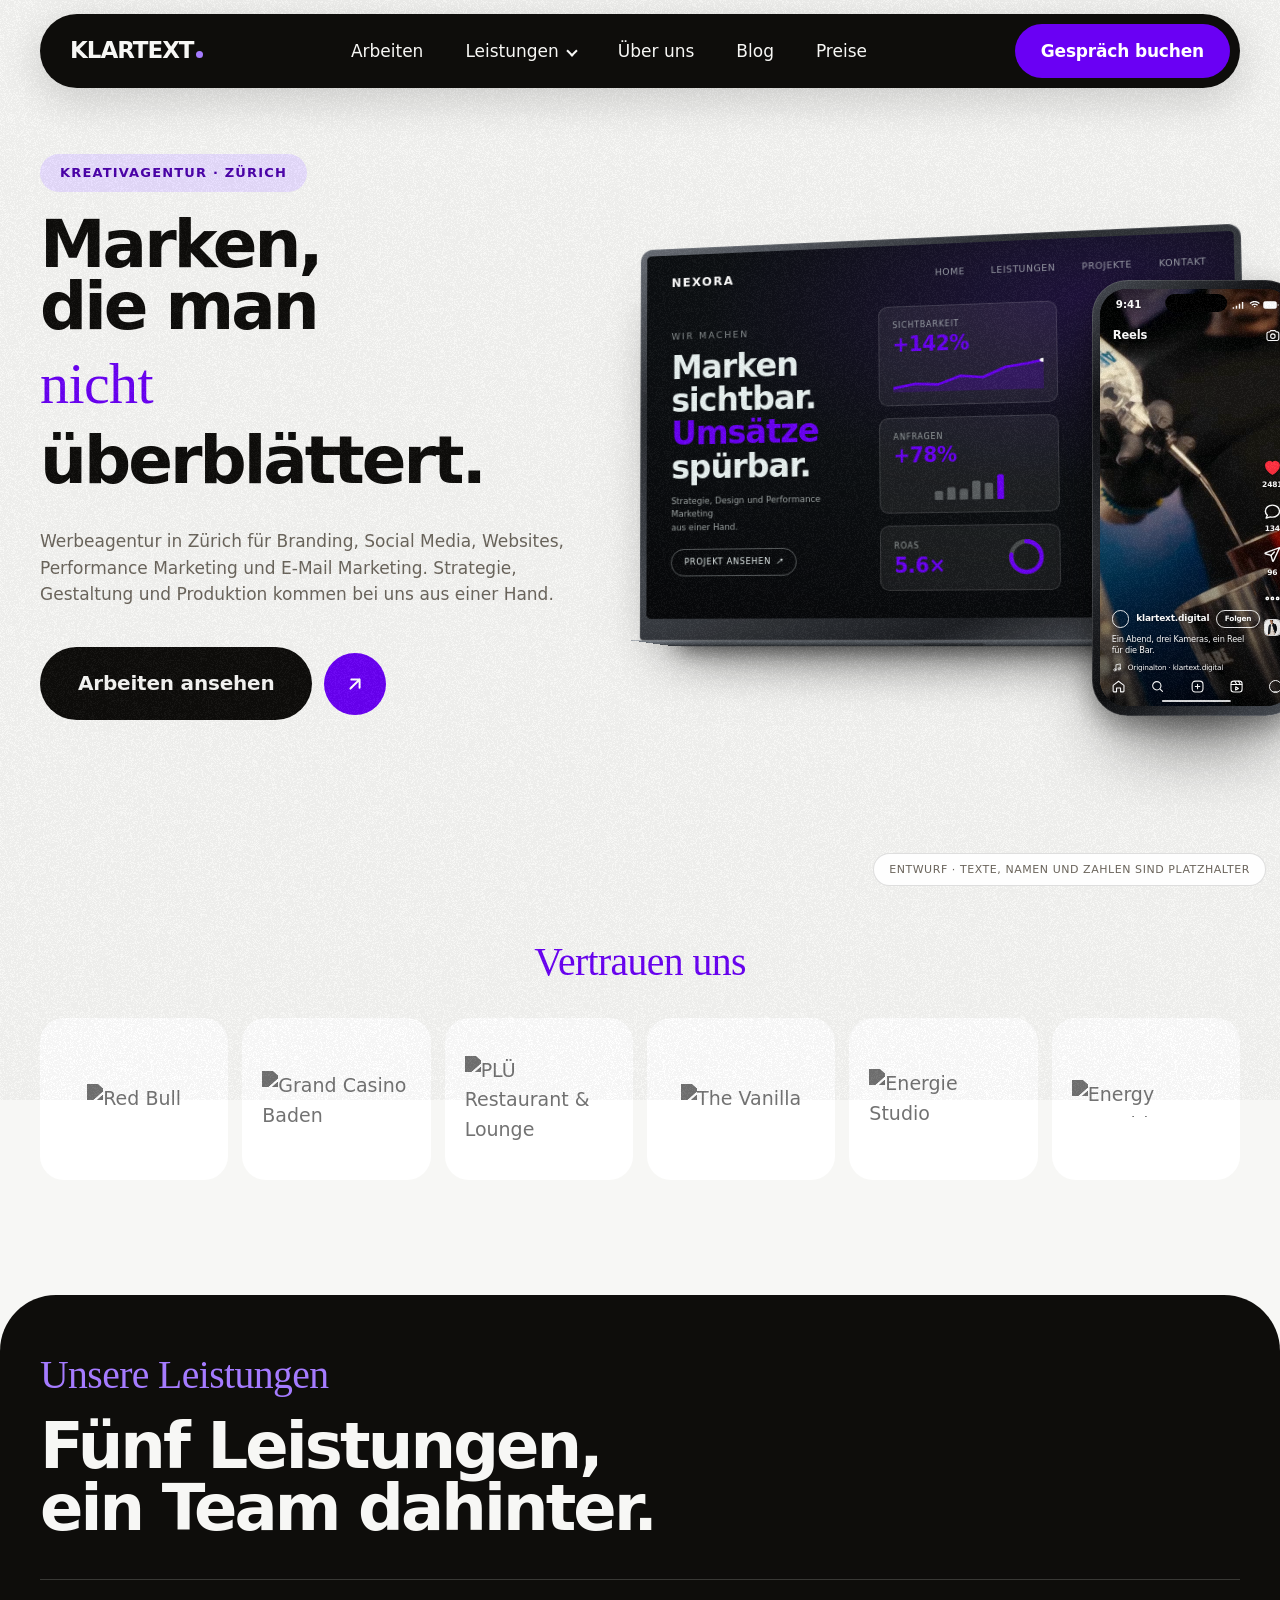
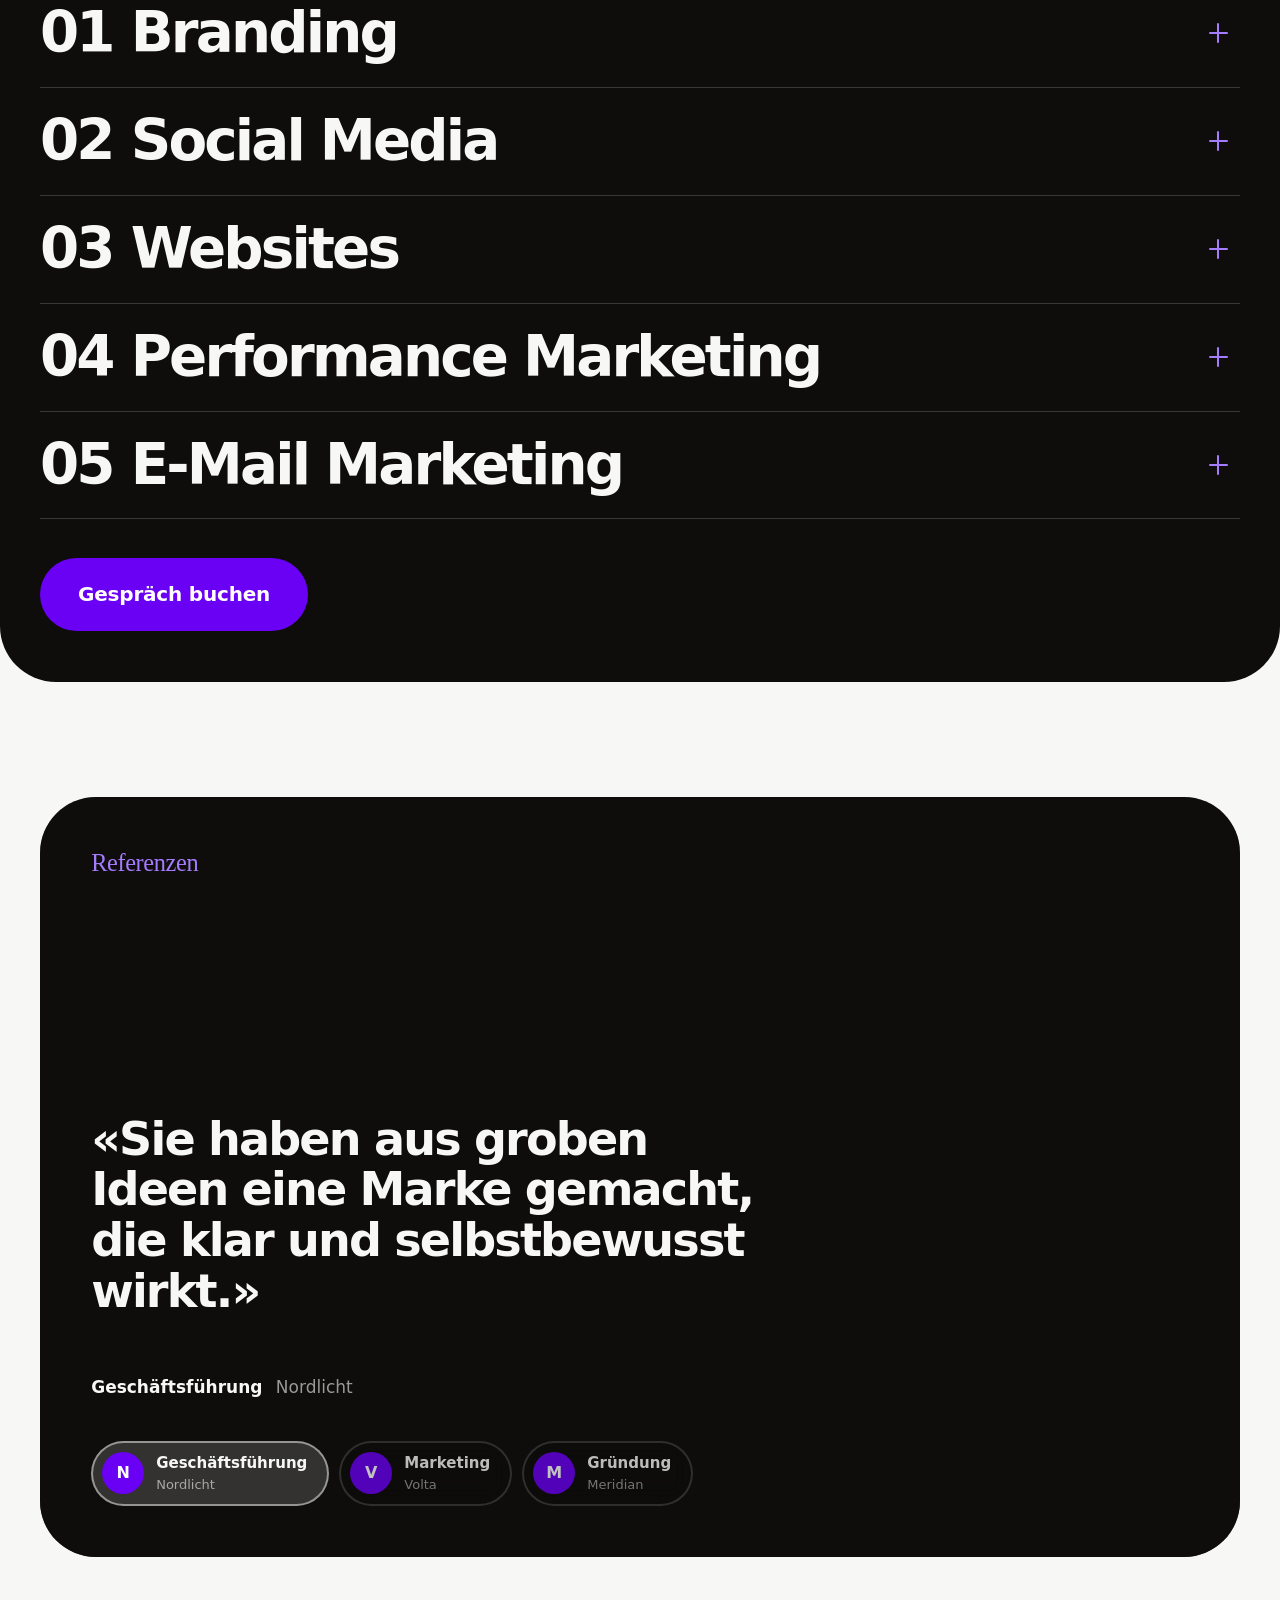
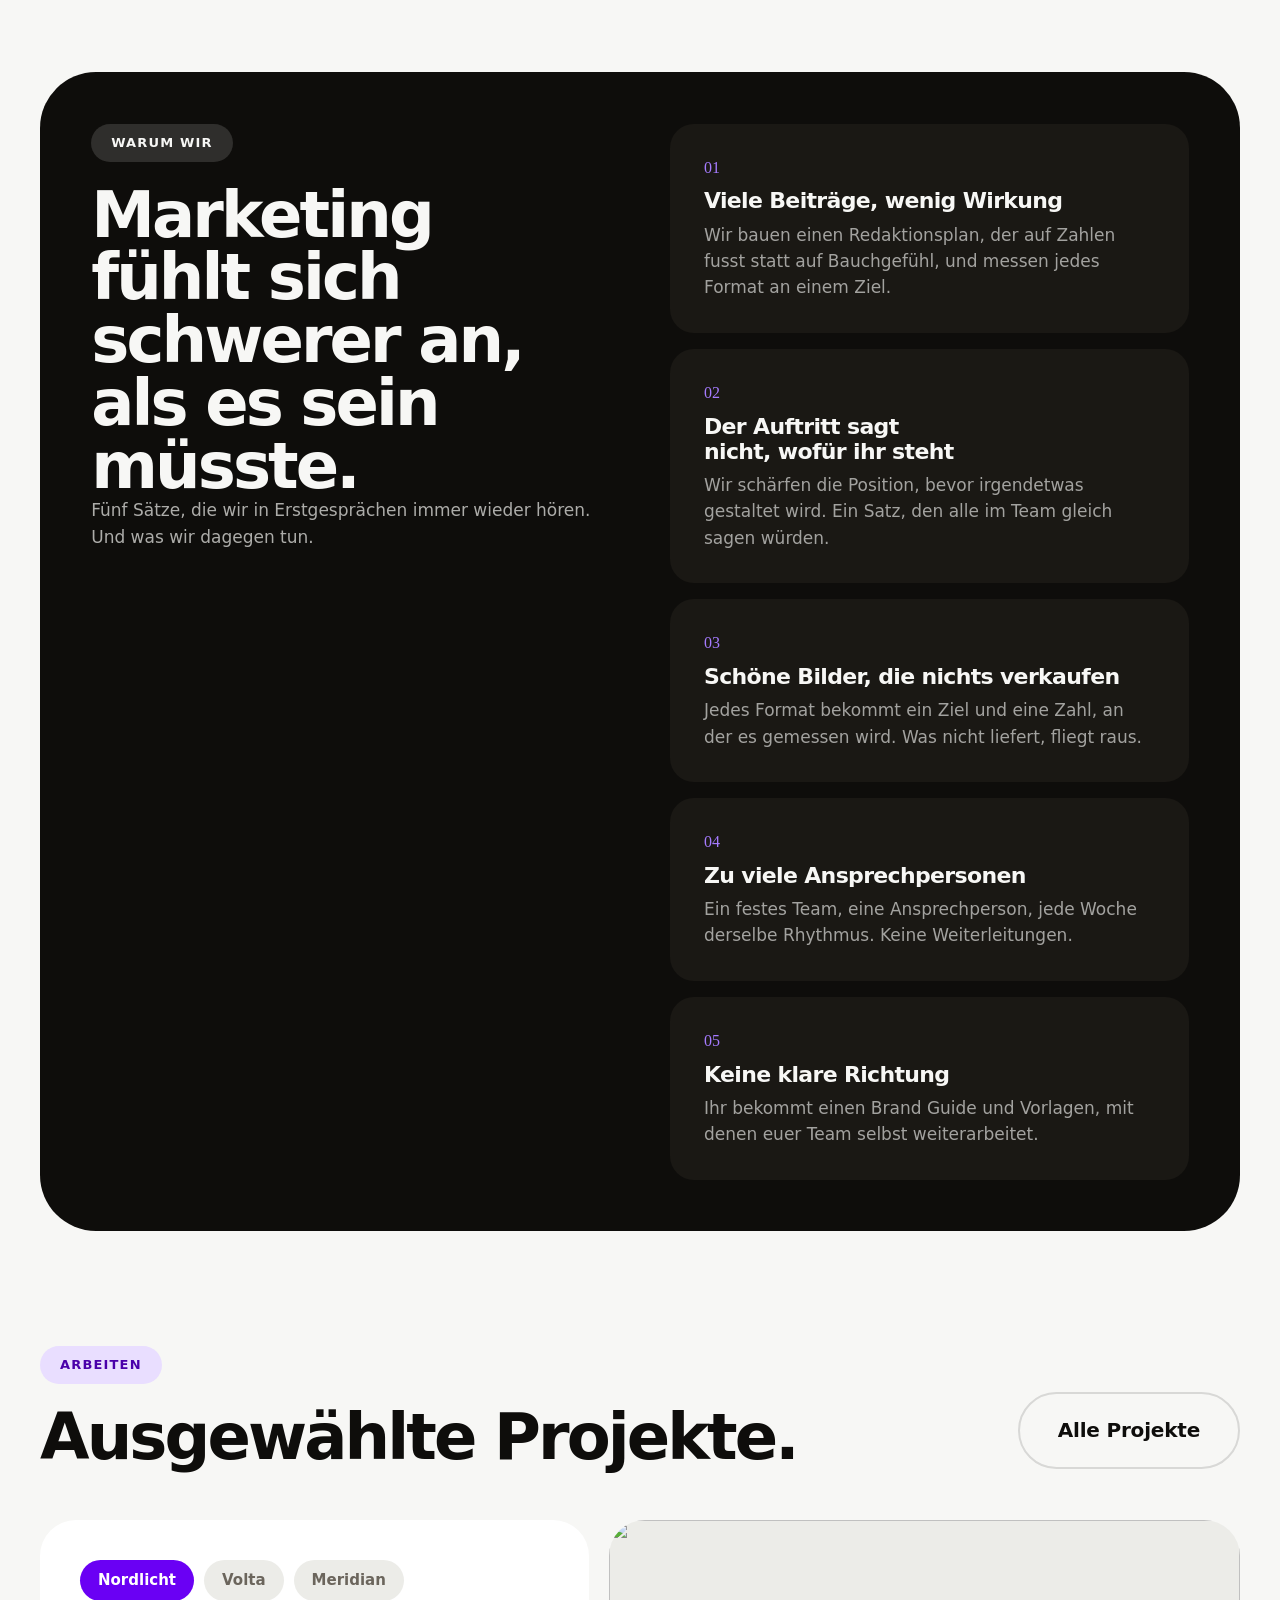
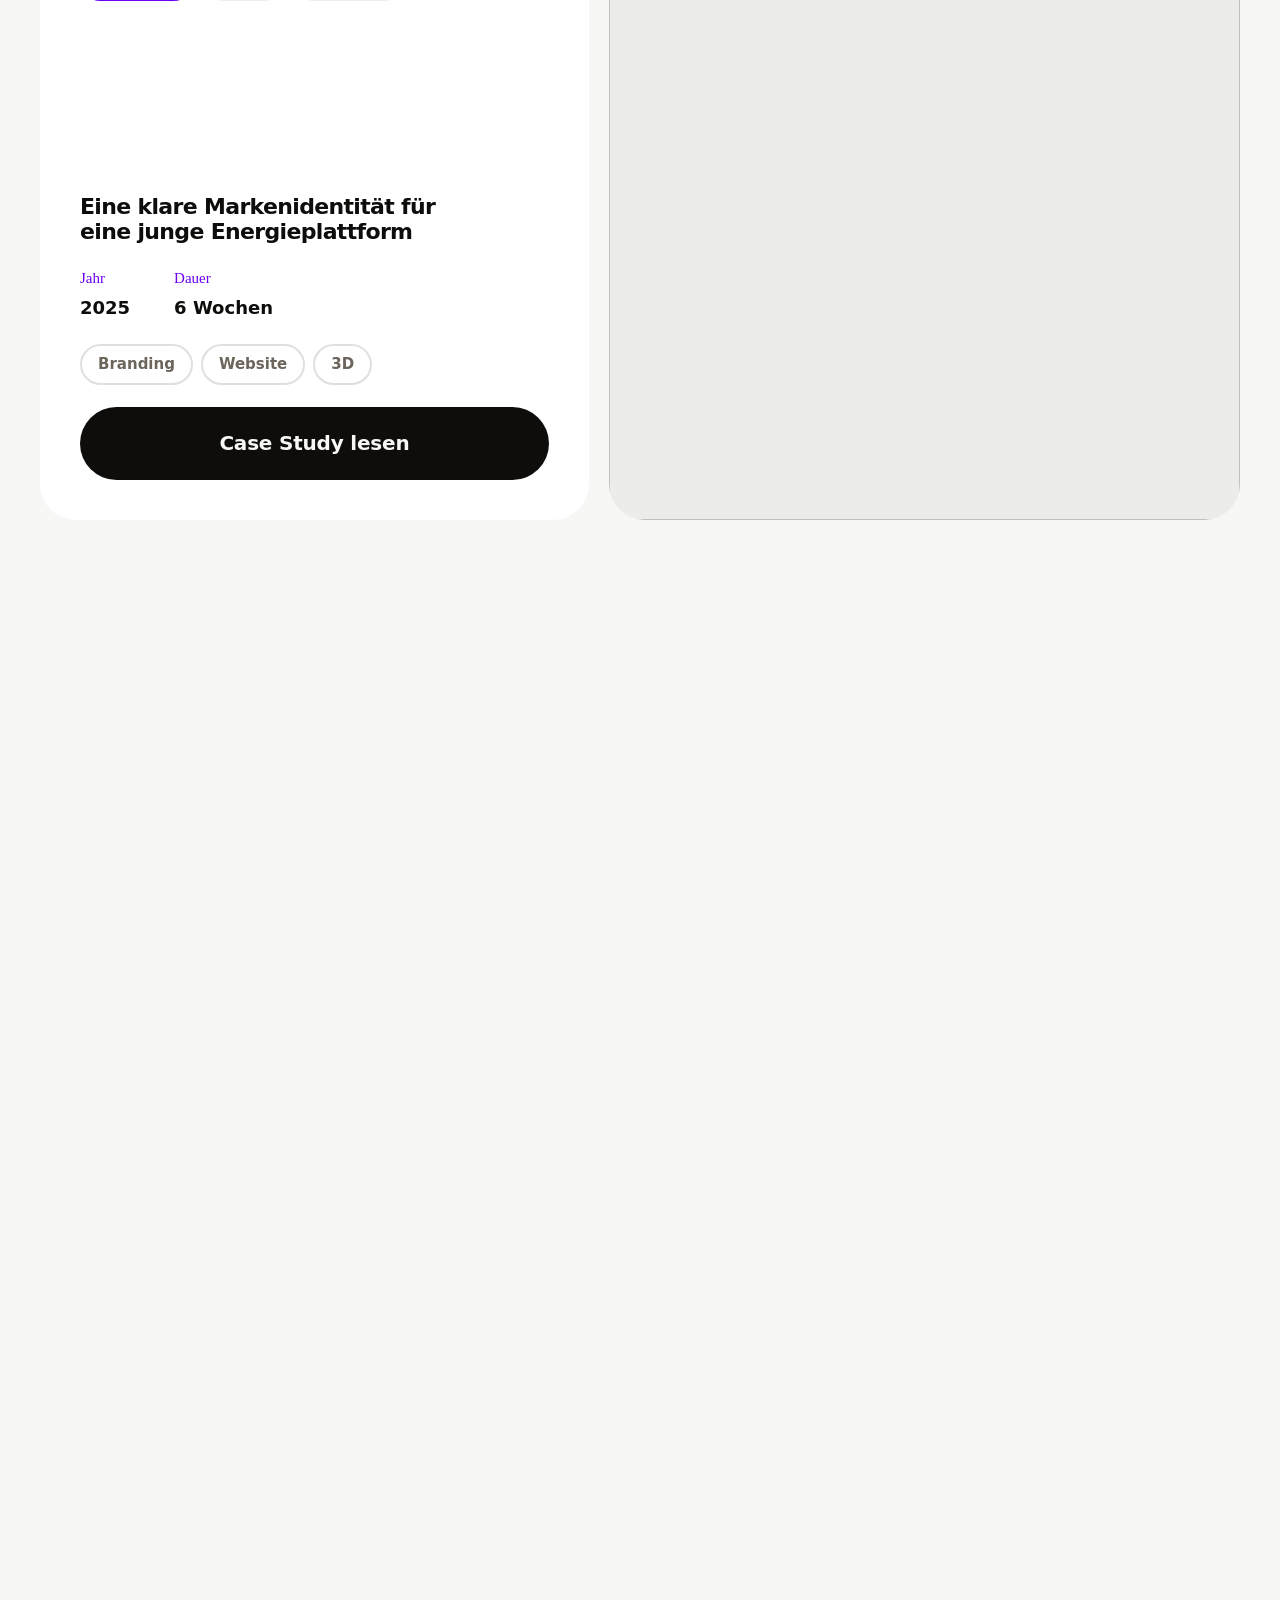
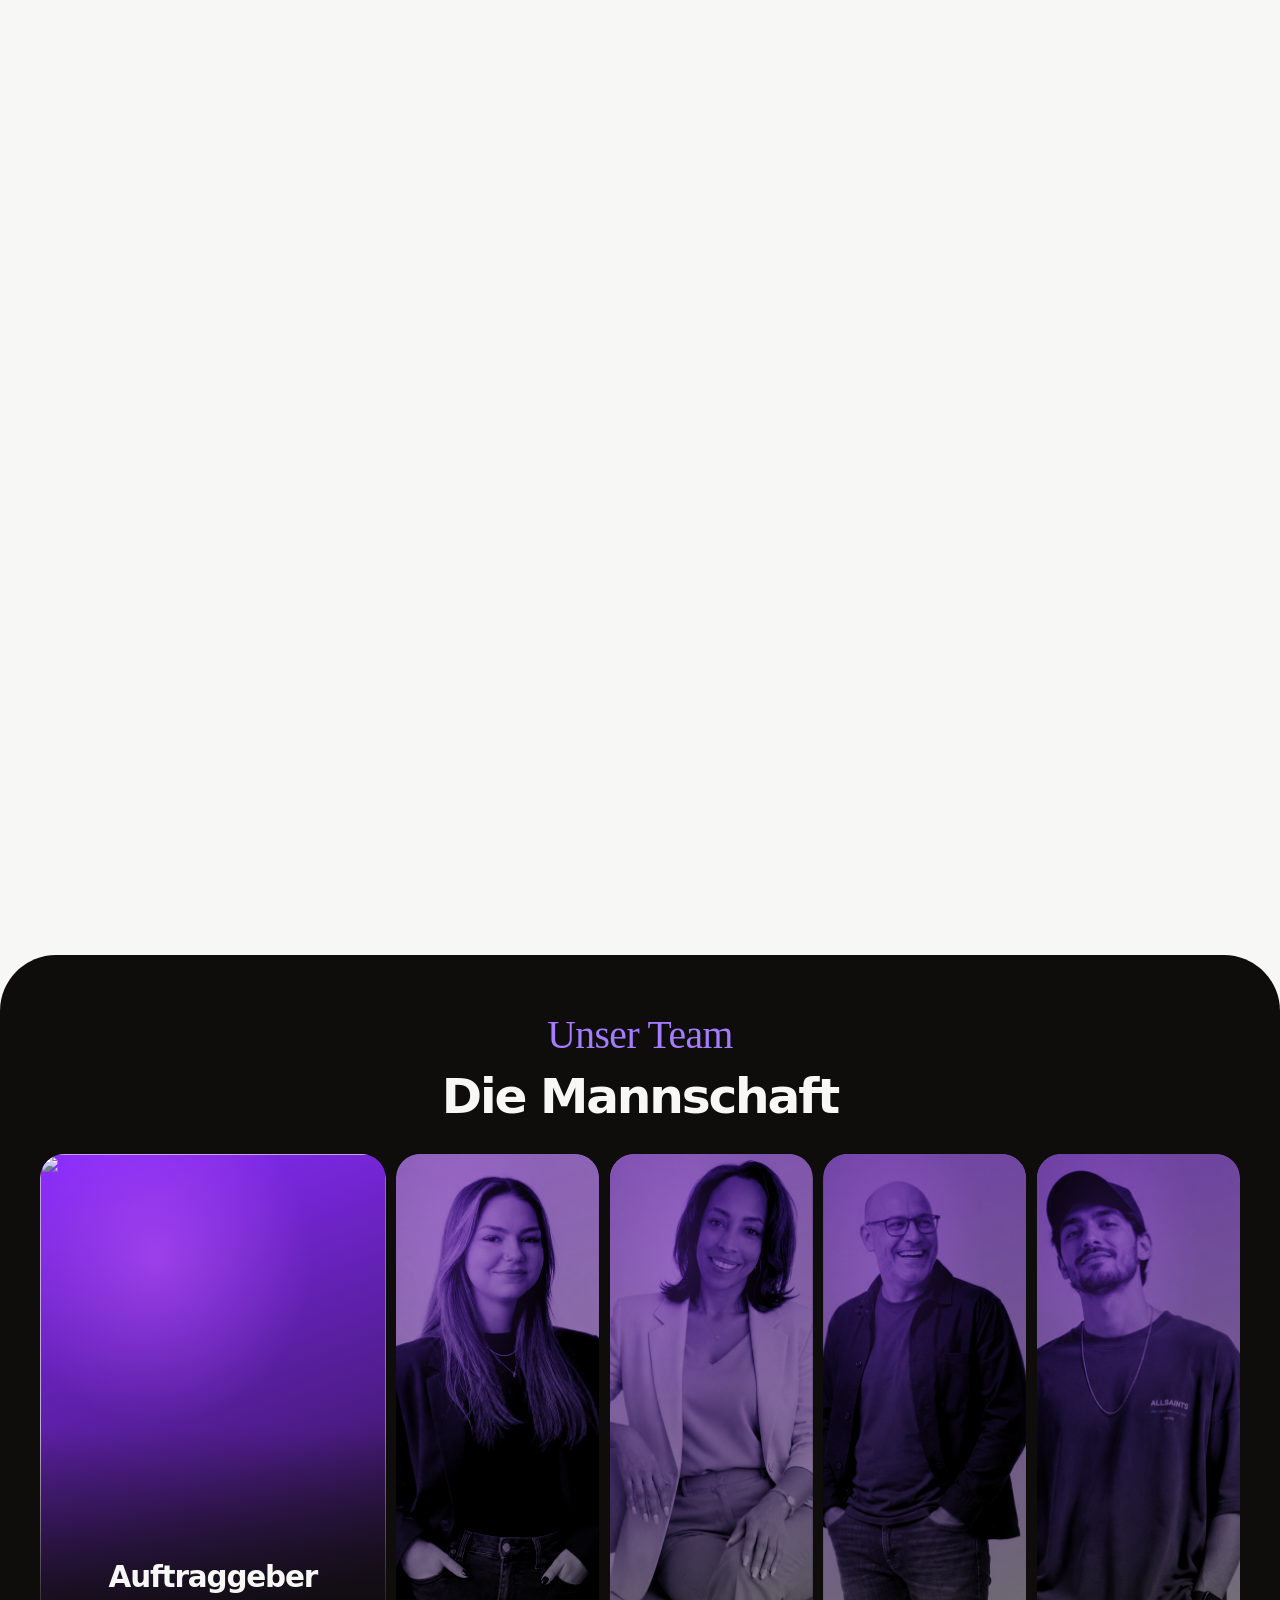
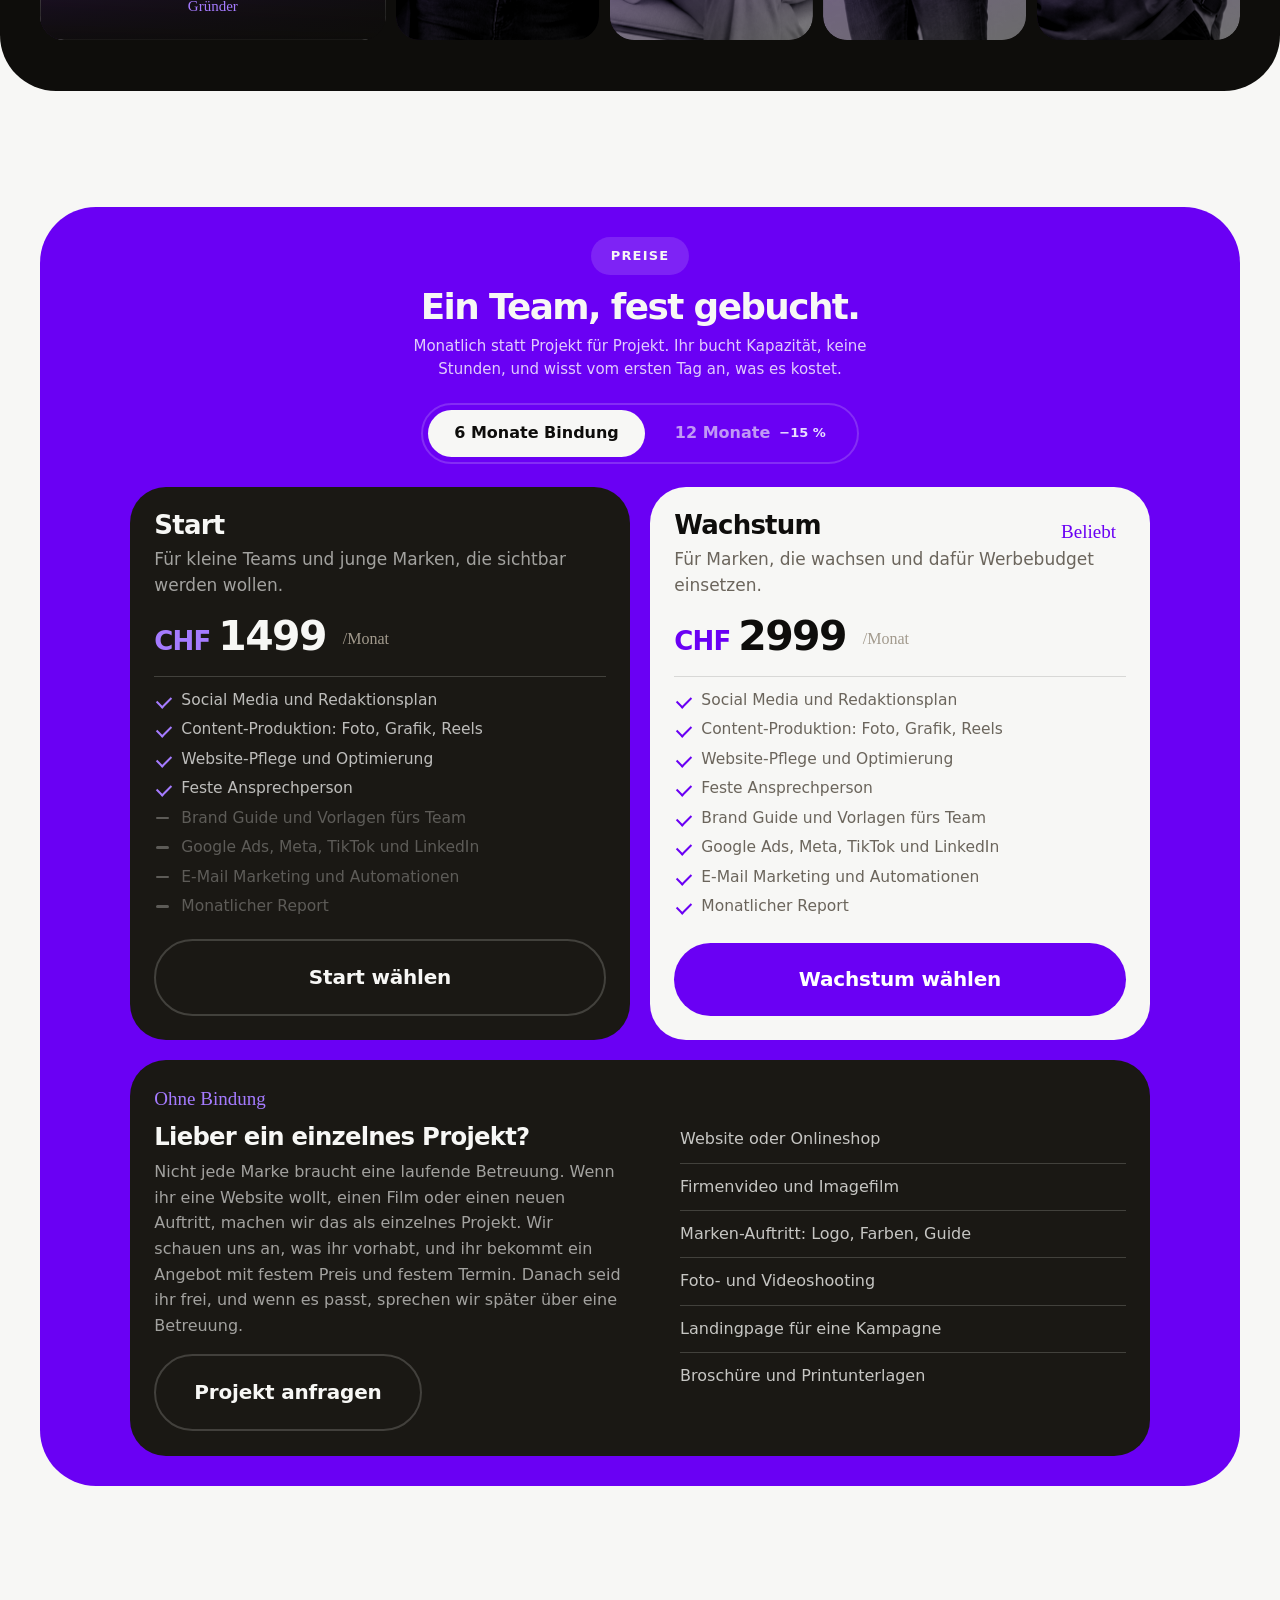
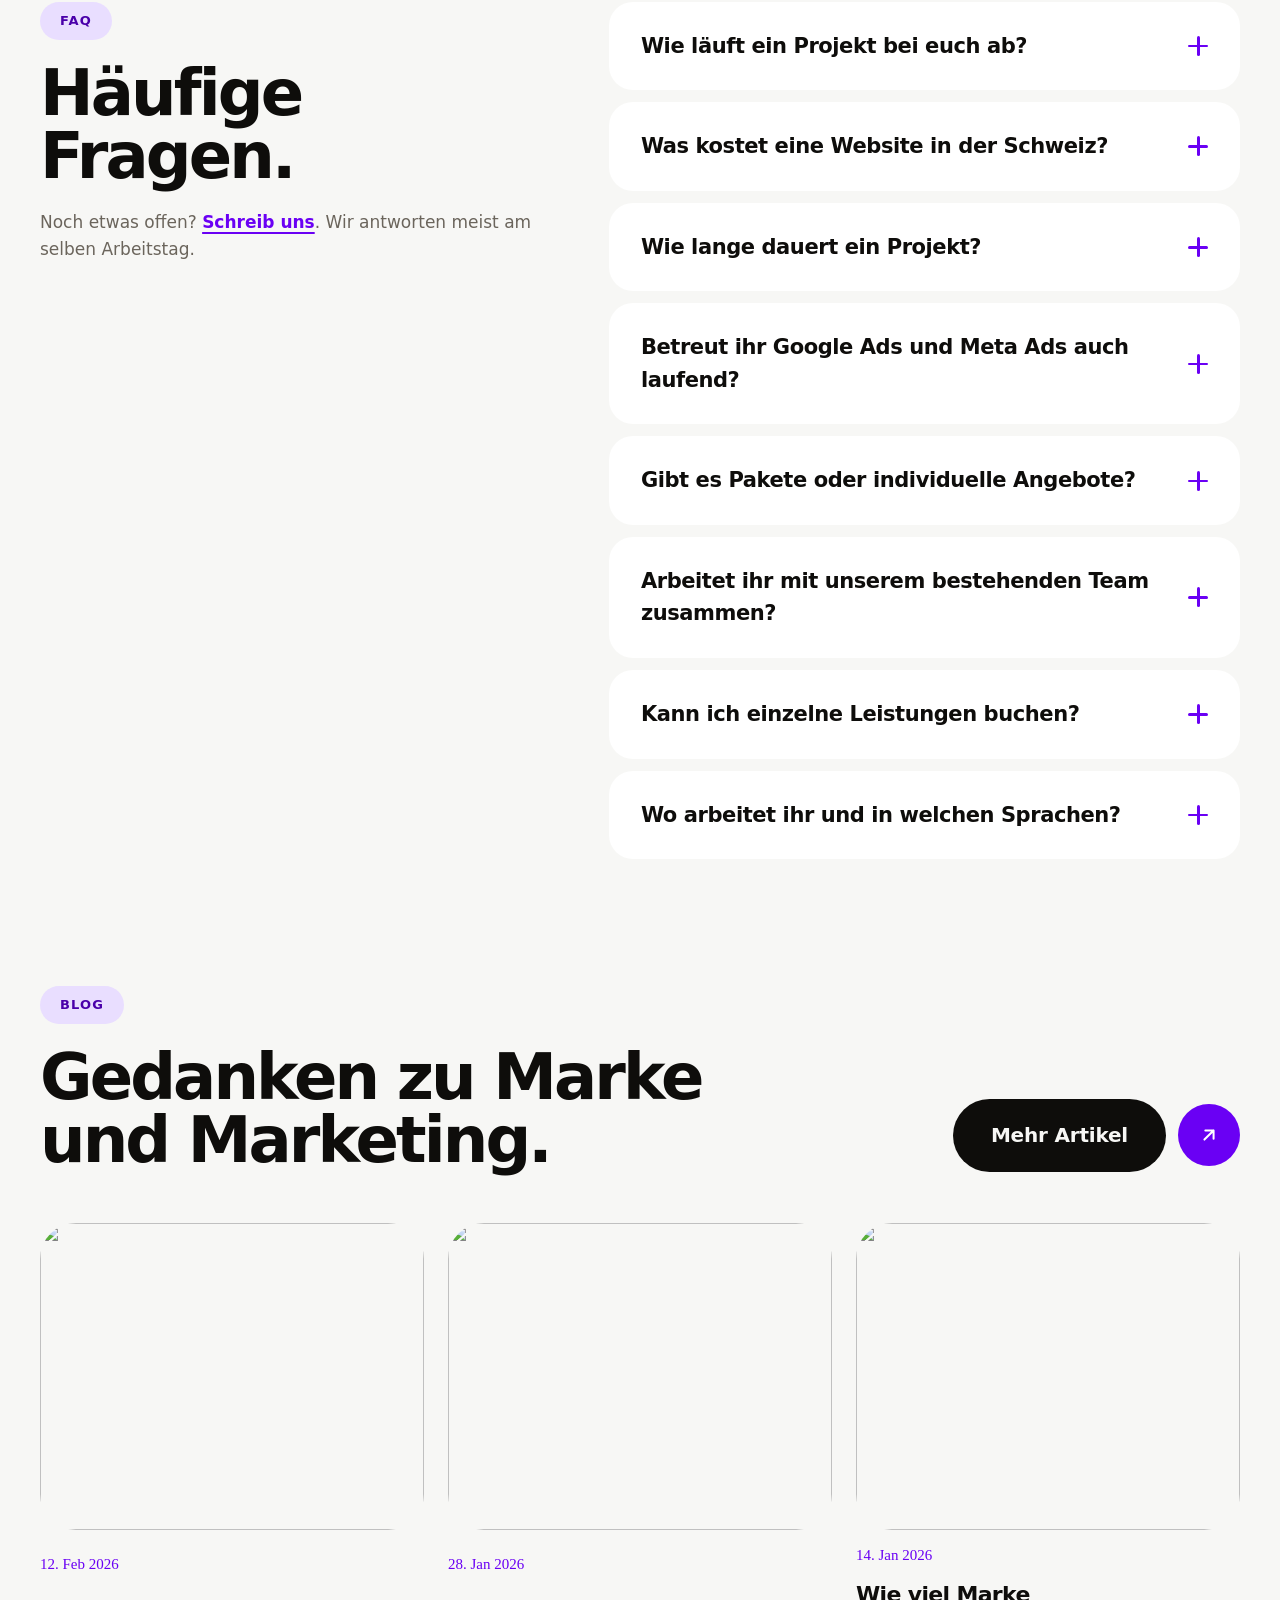
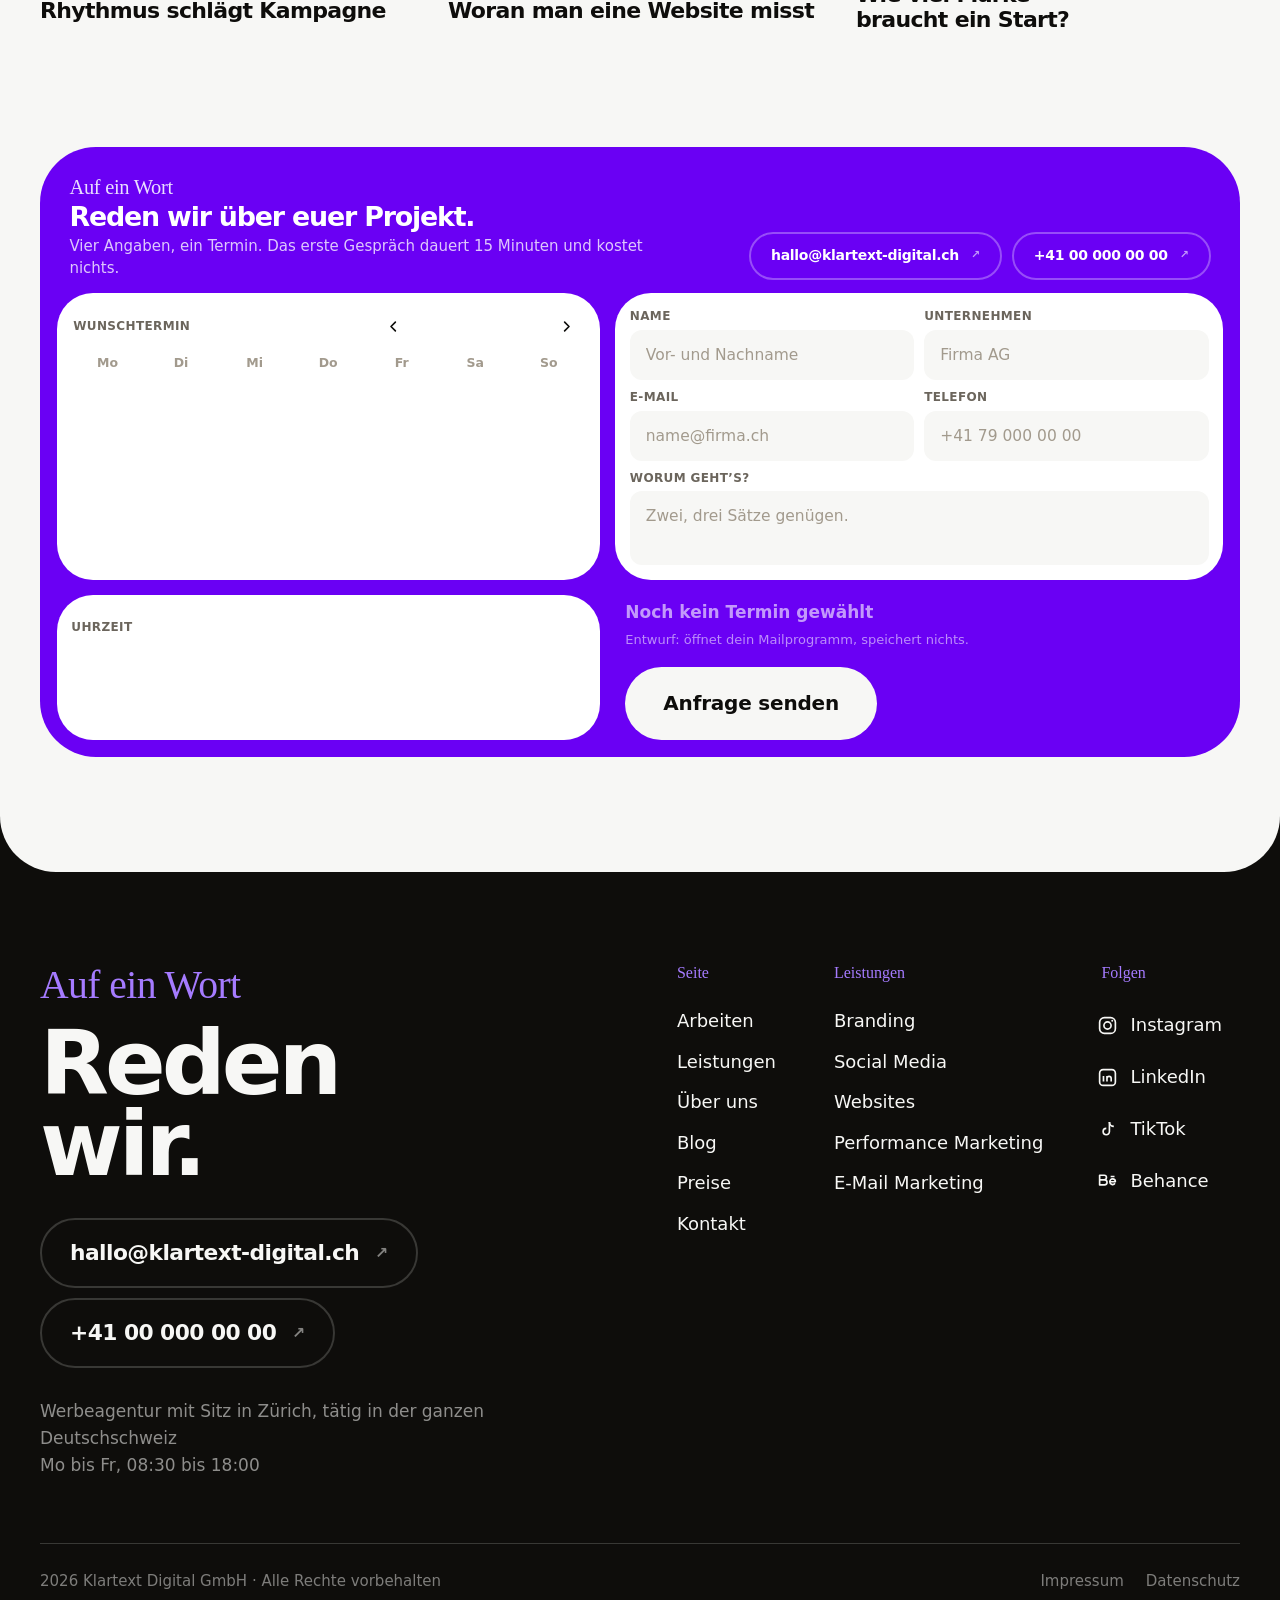
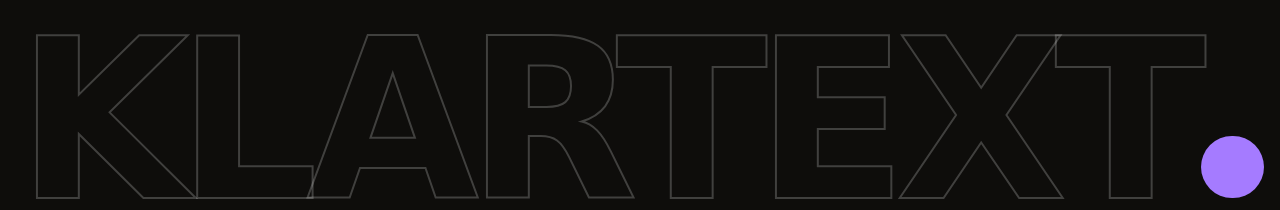
==== index.html @ bd885790 "MacBook mit Kennzahlen im Kopfbereich, Ueber-uns-Seite, vollstaendiges Menue" ====
<!doctype html>
<html lang="de">
<head>
<meta charset="utf-8">
<meta name="viewport" content="width=device-width, initial-scale=1">
<style>
.lader{display:none}
.laedt{overflow:hidden}.laedt body{overflow:hidden}
.laedt .lader{--marke:clamp(40px,8.6vw,124px);--zahl:clamp(28px,4.2vw,62px);--lueck:clamp(14px,1.6vw,26px);position:fixed;inset:0;z-index:200;display:grid;place-items:center;padding:24px;background:linear-gradient(118deg,#0E0D0B 0%,#150F24 22%,#241046 42%,#3A0C8C 64%,#5406D2 84%,#6A00F4 100%);color:#F7F7F5;font-family:Figtree,system-ui,sans-serif;transition:opacity .62s cubic-bezier(.44,0,.56,1)}
.lader--weg{opacity:0}
.lader__mitte{display:grid;justify-items:center;transition:transform .62s cubic-bezier(.44,0,.56,1)}
.lader--weg .lader__mitte{transform:translateY(-14px)}
.lader__marke{display:inline-flex;align-items:baseline;gap:.1em;font-weight:900;letter-spacing:-.055em;line-height:1;font-size:var(--marke)}
.lader__marke i{font-style:normal;color:transparent;flex:0 0 auto;width:.3em;height:.3em;border-radius:50%;background:#A57BFF;align-self:baseline;overflow:hidden}
.lader__reihe{display:flex;align-items:center;gap:var(--lueck);width:min(calc(var(--marke)*10.35 + 2*(var(--lueck) + var(--zahl)*3.5)),calc(100vw - 48px));margin-top:clamp(30px,3.4vw,52px)}
.lader__balken{flex:1;height:clamp(6px,.55vw,10px);border-radius:99px;background:rgb(247 247 245/.22);overflow:hidden}
.lader__fuell{display:block;height:100%;width:0;border-radius:99px;background:#F7F7F5}
.lader__zahl{flex:none;width:calc(var(--zahl)*3.5);font-family:'Rock Salt',cursive;font-weight:400;color:#A57BFF;font-size:var(--zahl);text-align:left;line-height:1}
.lader__zahl--geist{visibility:hidden}
.lader__wort{margin-top:clamp(24px,2.6vw,38px);text-align:center;font-size:clamp(17px,1.65vw,27px);line-height:1.45;max-width:32ch;color:rgb(247 247 245/.78)}
@media (max-width:720px){.lader__zahl--geist{display:none}.lader__reihe{width:min(calc(var(--marke)*10.35 + var(--lueck) + var(--zahl)*3.5),calc(100vw - 40px))}}
@media (prefers-reduced-motion:reduce){.laedt .lader{transition-duration:.2s}.lader__mitte{transition:none}}
</style>
<meta name="robots" content="noindex, nofollow">
<title>Werbeagentur Zürich | Branding, Social Media, Websites, Ads | KLARTEXT.</title>
<meta name="description" content="KLARTEXT. ist eine Werbeagentur in Zürich für Branding, Social Media, Websites, Performance Marketing mit Google Ads, Meta, TikTok und LinkedIn sowie E-Mail Marketing. Feste Ansprechperson, monatlich kündbar.">
<link rel="icon" href="data:image/svg+xml,<svg xmlns='http://www.w3.org/2000/svg' viewBox='0 0 32 32'><rect width='32' height='32' rx='9' fill='%236A00F4'/></svg>">
<link rel="stylesheet" href="stil.css">
<script>document.documentElement.className+=" laedt";setTimeout(function(){document.documentElement.classList.remove("laedt")},8000)</script>
</head>
<body>

<div class="lader" id="lader" aria-hidden="true">
  <div class="lader__mitte">
    <div class="lader__marke">KLARTEXT<i>.</i></div>
    <div class="lader__reihe">
      <span class="lader__zahl lader__zahl--geist" aria-hidden="true">0%</span>
      <div class="lader__balken"><span class="lader__fuell"></span></div>
      <span class="lader__zahl">0%</span>
    </div>
    <p class="lader__wort"></p>
  </div>
</div>


<div class="korn" aria-hidden="true"></div>

<!-- ══ Navigation: schwebende Pille ══ -->
<header class="nav">
  <div class="nav__pille">
    <a class="nav__mark" href="index.html">KLARTEXT<i>.</i></a>
    <nav class="nav__wege" aria-label="Hauptnavigation">
      <a class="mlink" href="arbeiten/index.html"><span class="mlink__bg" aria-hidden="true"></span><span class="mlink__t">Arbeiten</span><span class="mlink__t mlink__t--neu" aria-hidden="true">Arbeiten</span></a>
      <span class="ndd">
        <a class="mlink ndd__ausloeser" href="#leistungen" aria-expanded="false">
          <span class="mlink__bg" aria-hidden="true"></span>
          <span class="mlink__t">Leistungen<i class="ndd__chev" aria-hidden="true"></i></span>
          <span class="mlink__t mlink__t--neu" aria-hidden="true">Leistungen<i class="ndd__chev"></i></span>
        </a>
      </span>
      <a class="mlink" href="ueber-uns.html"><span class="mlink__bg" aria-hidden="true"></span><span class="mlink__t">Über uns</span><span class="mlink__t mlink__t--neu" aria-hidden="true">Über uns</span></a>
      <a class="mlink" href="blog/index.html"><span class="mlink__bg" aria-hidden="true"></span><span class="mlink__t">Blog</span><span class="mlink__t mlink__t--neu" aria-hidden="true">Blog</span></a>
        <a class="mlink" href="#preise"><span class="mlink__bg" aria-hidden="true"></span><span class="mlink__t">Preise</span><span class="mlink__t mlink__t--neu" aria-hidden="true">Preise</span></a>
    </nav>
    <a class="knopf knopf--akzent nav__cta" href="#kontakt">
      <span class="rolle"><span>Gespräch buchen</span><span aria-hidden="true">Gespräch buchen</span></span>
    </a>
  </div>
    <div class="ndd__panel" role="group" aria-label="Leistungen im Überblick" aria-hidden="true">
    <div class="ndd__inhalt">
      <div class="ndd__spalte ndd__spalte--liste">
        <ol class="ndd__liste">
            <li><a href="leistungen/branding.html" data-i="0"><span class="ndd__nr">01</span><span class="ndd__name">Branding</span><i aria-hidden="true">↗</i></a></li>
            <li><a href="leistungen/social-media.html" data-i="1"><span class="ndd__nr">02</span><span class="ndd__name">Social Media</span><i aria-hidden="true">↗</i></a></li>
            <li><a href="leistungen/websites.html" data-i="2"><span class="ndd__nr">03</span><span class="ndd__name">Websites</span><i aria-hidden="true">↗</i></a></li>
            <li><a href="leistungen/performance.html" data-i="3"><span class="ndd__nr">04</span><span class="ndd__name">Performance Marketing</span><i aria-hidden="true">↗</i></a></li>
            <li><a href="leistungen/email-marketing.html" data-i="4"><span class="ndd__nr">05</span><span class="ndd__name">E-Mail Marketing</span><i aria-hidden="true">↗</i></a></li>
            </ol>
        <a class="ndd__fuss" href="leistungen/index.html" tabindex="-1">Alle Leistungen <i aria-hidden="true">↗</i></a>
      </div>
      <div class="ndd__vorschau" aria-hidden="true">
            <div class="ndd__bild">
          <img src="bilder/dienst-1.jpg" alt="" class="ist">
          <img src="bilder/dienst-2.jpg" alt="">
          <img src="bilder/dienst-3.jpg" alt="">
          <img src="bilder/dienst-4.jpg" alt="">
          <img src="bilder/dienst-5.jpg" alt="">
            </div>
            <div class="ndd__saetze">
          <div class="ndd__satz ist"><b>Positionierung, die sitzt</b><span>Markenstrategie, Wortmarke, Farb- und Schriftsystem, Bildsprache und ein Brand Guide, mit dem euer Team selbst weiterarbeitet.</span></div>
          <div class="ndd__satz"><b>Regelmässig statt sporadisch</b><span>Redaktionsplan für Instagram, TikTok und LinkedIn, Produktion im festen Takt und eine Community, die betreut wird.</span></div>
          <div class="ndd__satz"><b>Auftritte, die verkaufen</b><span>Konzept, Gestaltung und Umsetzung. Schnell, auffindbar und so gebaut, dass ihr Inhalte selbst pflegen könnt.</span></div>
          <div class="ndd__satz"><b>Budget, das arbeitet</b><span>Google Ads, Meta Ads, TikTok Ads und LinkedIn Ads mit sauberem Tracking und laufender Optimierung.</span></div>
          <div class="ndd__satz"><b>Der Kanal, der euch gehört</b><span>Newsletter, automatisierte Strecken und Segmentierung. Keine Plattform dazwischen, keine Reichweite auf Miete.</span></div>
            </div>
          </div>
      <aside class="ndd__karte">
        <p class="brush">Unsicher?</p>
        <p class="ndd__karte-titel">Wir sortieren das in 15&nbsp;Minuten.</p>
        <p class="ndd__karte-text">Kurzes Gespräch, ehrliche Einschätzung.
          Auch wenn am Ende nichts daraus wird.</p>
        <a class="knopf knopf--akzent" href="#kontakt" tabindex="-1">Gespräch buchen</a>
      </aside>
    </div>
  </div>
</header>

<main>

  <!-- ══ 1 · Bühne ══ -->
  <section class="buehne">
    <div class="buehne__kopf">
      <div class="buehne__text">
      <span class="chip" data-rein>Kreativagentur · Zürich</span>
      <h1 data-rein-zeilen>
        <span>Marken, die man</span>
        <span><em class="brush">nicht</em> überblättert.</span>
      </h1>
      <div class="buehne__unten">
        <p class="fuehrung" data-rein>Werbeagentur in Zürich für Branding, Social Media,
          Websites, Performance Marketing und E-Mail Marketing. Strategie, Gestaltung
          und Produktion kommen bei uns aus einer Hand.</p>
        <div class="knopfpaar" data-rein>
          <a class="knopf knopf--dunkel gross" href="#arbeiten">
            <span class="rolle"><span>Arbeiten ansehen</span><span aria-hidden="true">Arbeiten ansehen</span></span>
          </a>
          <a class="kreis" href="#kontakt" aria-label="Kontakt">
            <svg viewBox="0 0 24 24" width="22" height="22"><path d="M7 17L17 7M17 7H8M17 7v9" stroke="currentColor" stroke-width="2.2" fill="none" stroke-linecap="round" stroke-linejoin="round"/></svg>
          </a>
        </div>
      </div>
      </div>

      <div class="geraete" data-rein>
      <div class="mac" aria-hidden="true">
        <div class="mac__welt">
        <div class="mac__deckel">
          <div class="mac__schirm">
            <div class="ws">
              <div class="ws__kopf">
                <b>NEXORA</b>
                <span>Home</span><span>Leistungen</span><span>Projekte</span><span>Kontakt</span>
              </div>
              <div class="ws__leib">
                <div class="ws__wort">
                  <em>Wir machen</em>
                  <strong>Marken<br>sichtbar.<br><u>Umsätze</u><br>spürbar.</strong>
                  <p>Strategie, Design und Performance Marketing<br>aus einer Hand.</p>
                  <span class="ws__knopf">Projekt ansehen <i>↗</i></span>
                </div>

                <div class="ws__karten">
                  <div class="kpi kpi--kurve">
                    <span class="kpi__kopf">Sichtbarkeit</span>
                    <b class="kpi__wert">+142%</b>
                    <svg viewBox="0 0 120 46" preserveAspectRatio="none">
                      <path class="kpi__flaeche" d="M0 40 L18 34 L36 36 L54 24 L72 27 L90 13 L108 8 L120 4 V46 H0 Z"/>
                      <polyline class="kpi__linie" points="0,40 18,34 36,36 54,24 72,27 90,13 108,8 120,4"/>
                      <circle class="kpi__punkt" cx="120" cy="4" r="3"/>
                    </svg>
                  </div>

                  <div class="kpi kpi--balken">
                    <span class="kpi__kopf">Anfragen</span>
                    <b class="kpi__wert">+78%</b>
                    <svg viewBox="0 0 120 46">
                      <rect x="2"   y="30" width="14" height="16" rx="3"/>
                      <rect x="23"  y="24" width="14" height="22" rx="3"/>
                      <rect x="44"  y="27" width="14" height="19" rx="3"/>
                      <rect x="65"  y="14" width="14" height="32" rx="3"/>
                      <rect x="86"  y="18" width="14" height="28" rx="3"/>
                      <rect x="107" y="4"  width="11" height="42" rx="3" class="kpi__hoch"/>
                    </svg>
                  </div>

                  <div class="kpi kpi--ring">
                    <span class="kpi__kopf">ROAS</span>
                    <b class="kpi__wert">5.6×</b>
                    <svg viewBox="0 0 46 46">
                      <circle class="kpi__spur" cx="23" cy="23" r="18"/>
                      <circle class="kpi__bogen" cx="23" cy="23" r="18"/>
                    </svg>
                  </div>
                </div>
              </div>
            </div>
          </div>
          <span class="mac__kinn">MacBook Pro</span>
        </div>
        <div class="mac__basis">
          <span class="mac__tasten"></span>
          <span class="mac__feld"></span>
        </div>
        </div>
      </div>

      <div class="handy" aria-hidden="true">
        <div class="handy__rahmen">
          <div class="handy__schirm">
            <video class="handy__film ist" src="video/reel-1.mp4"
                   poster="video/reel-1-poster.jpg"
                   data-text="Ein Abend, drei Kameras, ein Reel für die Bar."
                   muted loop playsinline preload="metadata"></video>
            <video class="handy__film" src="video/reel-2.mp4"
                   poster="video/reel-2-poster.jpg"
                   data-text="Produktinszenierung für einen Uhren-Launch."
                   muted loop playsinline preload="none"></video>
            <video class="handy__film" src="video/reel-3.mp4"
                   poster="video/reel-3-poster.jpg"
                   data-text="Handwerk in Grossaufnahme, geschnitten auf den Takt."
                   muted loop playsinline preload="none"></video>

            <span class="handy__insel"></span>

            <div class="ig">
              <div class="ig__leiste">
                <span class="ig__zeit">9:41</span>
                <span class="ig__zeichen">
                  <svg viewBox="0 0 20 12"><path d="M1 9.5h2.2v2H1zM5.6 7h2.2v4.5H5.6zM10.2 4.2h2.2v7.3h-2.2zM14.8 1.4H17v10.1h-2.2z"/></svg>
                  <svg viewBox="0 0 20 14"><path d="M10 11.6 8.1 9.5a2.7 2.7 0 0 1 3.8 0ZM10 6.6a6 6 0 0 0-4.3 1.8L4.1 6.7a8.3 8.3 0 0 1 11.8 0l-1.6 1.7A6 6 0 0 0 10 6.6ZM10 2.1a10.5 10.5 0 0 0-7.5 3.1L.9 3.6a12.8 12.8 0 0 1 18.2 0l-1.6 1.6A10.5 10.5 0 0 0 10 2.1Z"/></svg>
                  <svg viewBox="0 0 27 13" class="ig__akku"><rect x=".8" y=".8" width="21.4" height="11.4" rx="3.2"/><rect x="2.4" y="2.4" width="15.6" height="8.2" rx="1.9" class="ig__voll"/><path d="M24.2 4.6v3.8a2.1 2.1 0 0 0 0-3.8Z"/></svg>
                </span>
              </div>

              <div class="ig__oben">
                <span class="ig__titel">Reels</span>
                <svg viewBox="0 0 24 24" class="ig__kamera"><path d="M3 8.5A2.5 2.5 0 0 1 5.5 6h1.2a1 1 0 0 0 .82-.43l.67-.98A1 1 0 0 1 9.01 4h5.98a1 1 0 0 1 .83.44l.66.98a1 1 0 0 0 .83.44h1.19A2.5 2.5 0 0 1 21 8.5v8A2.5 2.5 0 0 1 18.5 19h-13A2.5 2.5 0 0 1 3 16.5v-8Z"/><circle cx="12" cy="12.4" r="3.4"/></svg>
              </div>

              <div class="ig__spalte">
                <span class="ig__tat">
                  <svg viewBox="0 0 24 24" class="ig__herz"><path d="M12 20.5S3.5 15.2 3.5 9.4A4.9 4.9 0 0 1 12 6.2a4.9 4.9 0 0 1 8.5 3.2c0 5.8-8.5 11.1-8.5 11.1Z"/></svg>
                  <b>2481</b>
                </span>
                <span class="ig__tat">
                  <svg viewBox="0 0 24 24"><path d="M21 11.6c0 4.2-4 7.6-9 7.6a10 10 0 0 1-2.6-.34L4 20.5l1.5-3.6A7.1 7.1 0 0 1 3 11.6C3 7.4 7 4 12 4s9 3.4 9 7.6Z"/></svg>
                  <b>134</b>
                </span>
                <span class="ig__tat">
                  <svg viewBox="0 0 24 24"><path d="M21.2 3.4 2.9 10.1a.5.5 0 0 0 .03.95l7.2 2.1 2.1 7.2a.5.5 0 0 0 .95.03L21.2 3.4Z"/><path d="m10.2 13.2 4.2-4.2"/></svg>
                  <b>96</b>
                </span>
                <span class="ig__tat">
                  <svg viewBox="0 0 24 24"><circle cx="5.4" cy="12" r="1.5"/><circle cx="12" cy="12" r="1.5"/><circle cx="18.6" cy="12" r="1.5"/></svg>
                </span>
                <span class="ig__platte"><img src="bilder/portrait-3.jpg" alt=""></span>
              </div>

              <div class="ig__unten">
                <div class="ig__wer">
                  <img class="ig__bild" src="bilder/portrait-1.jpg" alt="">
                  <span class="ig__name">klartext.digital</span>
                  <span class="ig__folgen">Folgen</span>
                </div>
                <p class="ig__text">Ein Abend, drei Kameras, ein Reel für die Bar.</p>
                <div class="ig__ton">
                  <svg viewBox="0 0 24 24"><path d="M9 18V6.4l10-2v11.2"/><circle cx="6.6" cy="18" r="2.6"/><circle cx="16.4" cy="15.6" r="2.6"/></svg>
                  <span class="ig__spur"><span class="ig__band"><i>Originalton · klartext.digital</i><i>Originalton · klartext.digital</i></span></span>
                </div>
              </div>

              <div class="ig__reiter">
                <svg viewBox="0 0 24 24"><path d="M3.4 10.2 12 3.6l8.6 6.6v9a1.2 1.2 0 0 1-1.2 1.2h-4.2v-6H8.8v6H4.6a1.2 1.2 0 0 1-1.2-1.2Z"/></svg>
                <svg viewBox="0 0 24 24"><circle cx="10.8" cy="10.8" r="6.6"/><path d="m15.7 15.7 4.1 4.1"/></svg>
                <svg viewBox="0 0 24 24"><rect x="3.4" y="3.4" width="17.2" height="17.2" rx="5"/><path d="M12 8.4v7.2M8.4 12h7.2"/></svg>
                <svg viewBox="0 0 24 24"><rect x="3.2" y="3.4" width="17.6" height="17.2" rx="4.4"/><path d="M3.4 8.6h17.2M9.2 3.6 12 8.5M15 3.6l2.8 4.9"/><path d="m10.6 12.4 4.4 2.6-4.4 2.6Z"/></svg>
                <span class="ig__ich"><img src="bilder/portrait-1.jpg" alt=""></span>
              </div>
            </div>

            <span class="handy__strich"></span>
          </div>
        </div>
      </div>
      </div>

    </div>

  </section>

  <!-- ══ 3 · Referenzen ══ -->
  <section class="referenzen">
    <p class="brush mitte">Vertrauen uns</p>
    <div class="ref__reihe">
      <div class="ref" data-rein><img class="lg lg--rb"   src="logos/redbull.svg" alt="Red Bull"></div>
      <div class="ref" data-rein><img class="lg lg--gcb"  src="logos/gcb.png" alt="Grand Casino Baden"></div>
      <div class="ref" data-rein><img class="lg lg--plue" src="logos/plue.svg" alt="PLÜ Restaurant &amp; Lounge"></div>
      <div class="ref" data-rein><img class="lg lg--van"  src="logos/vanilla.png" alt="The Vanilla"></div>
      <div class="ref" data-rein><img class="lg lg--es"   src="logos/energie-studio.svg" alt="Energie Studio"></div>
      <div class="ref" data-rein><img class="lg lg--ec"   src="logos/ec.png" alt="Energy Consulting"></div>
    </div>
  </section>

  <!-- ══ 4 · Leistungen ══ -->
  <section class="dienste" id="leistungen">
    <div class="dienste__block" data-zug>
      <div class="dienste__kopf">
        <p class="brush">Unsere Leistungen</p>
        <h2 data-rein-zeilen><span>Fünf Leistungen,</span><span>ein Team dahinter.</span></h2>
      </div>
      <ol class="lzliste" id="lzliste">
      <li class="lz" data-i="0">
        <button class="lz__kopf" type="button" aria-expanded="false">
          <span class="lz__nr">01</span>
          <span class="lz__name">Branding</span>
          <span class="lz__zeichen" aria-hidden="true"><i></i><i></i></span>
        </button>
        <div class="lz__huelle">
          <div class="lz__leib">
            <p class="lz__text">Bevor gestaltet wird, muss die Position stehen. Wir schauen auf Markt, Wettbewerb und Zielgruppe und leiten daraus eine Aussage ab, die in einem Satz sitzt. Daraus entsteht ein Markensystem aus Wortmarke, Farben, Schriften und Bildsprache, das euer Team selbst anwenden kann, ohne bei jeder Unterlage neu zu beginnen.</p>
            <div class="lz__tags">
              <ul><li>Markenstrategie</li><li>Positionierung</li><li>Wettbewerbsanalyse</li></ul>
              <ul><li>Wortmarke und Logo</li><li>Farb- und Schriftsystem</li><li>Bildsprache</li></ul>
              <ul><li>Markenarchitektur</li><li>Brand Guide</li><li>Vorlagen fürs Team</li></ul>
            </div>
            <a class="knopf lz__mehr" href="leistungen/branding.html"><span class="rolle"><span>Mehr erfahren</span><span aria-hidden="true">Mehr erfahren</span></span></a>
            <figure class="lz__bild"><img src="bilder/dienst-1.jpg" alt="Branding bei KLARTEXT." loading="lazy"></figure>
          </div>
        </div>
      </li>
      <li class="lz" data-i="1">
        <button class="lz__kopf" type="button" aria-expanded="false">
          <span class="lz__nr">02</span>
          <span class="lz__name">Social Media</span>
          <span class="lz__zeichen" aria-hidden="true"><i></i><i></i></span>
        </button>
        <div class="lz__huelle">
          <div class="lz__leib">
            <p class="lz__text">Reichweite entsteht durch Rhythmus, nicht durch Zufall. Wir bauen einen Redaktionsplan für Instagram, TikTok und LinkedIn, produzieren im festen Takt und betreuen die Community. Am Monatsende steht schwarz auf weiss, welches Format getragen hat und welches nicht.</p>
            <div class="lz__tags">
              <ul><li>Redaktionsplan</li><li>Instagram</li><li>TikTok</li><li>LinkedIn</li></ul>
              <ul><li>Reels und Kurzvideo</li><li>Foto und Grafik</li><li>Formatentwicklung</li></ul>
              <ul><li>Community Management</li><li>Kooperationen</li><li>Monatsreport</li></ul>
            </div>
            <a class="knopf lz__mehr" href="leistungen/social-media.html"><span class="rolle"><span>Mehr erfahren</span><span aria-hidden="true">Mehr erfahren</span></span></a>
            <figure class="lz__bild"><img src="bilder/dienst-2.jpg" alt="Social Media bei KLARTEXT." loading="lazy"></figure>
          </div>
        </div>
      </li>
      <li class="lz" data-i="2">
        <button class="lz__kopf" type="button" aria-expanded="false">
          <span class="lz__nr">03</span>
          <span class="lz__name">Websites</span>
          <span class="lz__zeichen" aria-hidden="true"><i></i><i></i></span>
        </button>
        <div class="lz__huelle">
          <div class="lz__leib">
            <p class="lz__text">Eine Website hat eine Aufgabe: Anfragen, Buchungen oder Bewerbungen. Wir bauen sie schnell, auffindbar und so, dass ihr Inhalte selbst pflegen könnt. Technische Suchmaschinenoptimierung, saubere Struktur und kurze Ladezeiten gehören zur Arbeit und kosten keinen Aufpreis.</p>
            <div class="lz__tags">
              <ul><li>Konzept und Seitenplan</li><li>UX und Gestaltung</li><li>Umsetzung</li></ul>
              <ul><li>SEO Grundlagen</li><li>Ladezeit</li><li>Barrierefreiheit</li></ul>
              <ul><li>Inhaltspflege für euch</li><li>Messung</li><li>Betreuung danach</li></ul>
            </div>
            <a class="knopf lz__mehr" href="leistungen/websites.html"><span class="rolle"><span>Mehr erfahren</span><span aria-hidden="true">Mehr erfahren</span></span></a>
            <figure class="lz__bild"><img src="bilder/dienst-3.jpg" alt="Websites bei KLARTEXT." loading="lazy"></figure>
          </div>
        </div>
      </li>
      <li class="lz" data-i="3">
        <button class="lz__kopf" type="button" aria-expanded="false">
          <span class="lz__nr">04</span>
          <span class="lz__name">Performance Marketing</span>
          <span class="lz__zeichen" aria-hidden="true"><i></i><i></i></span>
        </button>
        <div class="lz__huelle">
          <div class="lz__leib">
            <p class="lz__text">Google Ads, Meta Ads, TikTok Ads und LinkedIn Ads aus einer Hand. Wir richten zuerst das Tracking ein, starten mit kleinen Budgets auf mehreren Ansätzen und geben dem mehr Geld, was liefert. Der Monatsbericht bleibt auch dann ehrlich, wenn die Zahlen nicht schmeicheln.</p>
            <div class="lz__tags">
              <ul><li>Google Ads</li><li>Meta Ads</li><li>TikTok Ads</li><li>LinkedIn Ads</li></ul>
              <ul><li>Tracking und Conversions</li><li>Landingpages</li><li>A/B Tests</li></ul>
              <ul><li>Budgetsteuerung</li><li>Zielgruppen</li><li>Monatsreport</li></ul>
            </div>
            <a class="knopf lz__mehr" href="leistungen/performance.html"><span class="rolle"><span>Mehr erfahren</span><span aria-hidden="true">Mehr erfahren</span></span></a>
            <figure class="lz__bild"><img src="bilder/dienst-4.jpg" alt="Performance Marketing bei KLARTEXT." loading="lazy"></figure>
          </div>
        </div>
      </li>
      <li class="lz" data-i="4">
        <button class="lz__kopf" type="button" aria-expanded="false">
          <span class="lz__nr">05</span>
          <span class="lz__name">E-Mail Marketing</span>
          <span class="lz__zeichen" aria-hidden="true"><i></i><i></i></span>
        </button>
        <div class="lz__huelle">
          <div class="lz__leib">
            <p class="lz__text">Der einzige Kanal, der euch wirklich gehört. Wir bauen den Verteiler auf, schreiben Newsletter, die gelesen werden, und automatisieren Strecken für Willkommen, Warenkorb und Rückgewinnung. Betreff, Versandzeit und Segment werden getestet statt geraten.</p>
            <div class="lz__tags">
              <ul><li>Newsletter Konzept</li><li>Aufbau des Verteilers</li><li>Texte</li></ul>
              <ul><li>Automatisierte Strecken</li><li>Segmentierung</li><li>Zustellbarkeit</li></ul>
              <ul><li>Betreff und A/B Tests</li><li>Vorlagen</li><li>Auswertung</li></ul>
            </div>
            <a class="knopf lz__mehr" href="leistungen/email-marketing.html"><span class="rolle"><span>Mehr erfahren</span><span aria-hidden="true">Mehr erfahren</span></span></a>
            <figure class="lz__bild"><img src="bilder/dienst-5.jpg" alt="E-Mail Marketing bei KLARTEXT." loading="lazy"></figure>
          </div>
        </div>
      </li>
      </ol>
      <a class="knopf knopf--akzent gross dienste__mehr" href="#kontakt">Gespräch buchen</a>
    </div>
  </section>

  <!-- ══ Video-Referenzen (aus der ersten Seite, jetzt rund) ══ -->
  <section class="vref">
    <div class="vref__karte" data-rein>
      <div class="vref__film" id="vrefFilm">
        <video id="vrefVideo" src="video/testimonial-01.mp4" poster="video/testimonial-01-poster.jpg"
               muted loop playsinline preload="none"></video>
        <div class="vref__schleier" aria-hidden="true"></div>
      </div>
      <div class="vref__inhalt">
        <p class="brush">Referenzen</p>
        <blockquote id="vrefZitat">«Sie haben aus groben Ideen eine Marke gemacht,
          die klar und selbstbewusst wirkt.»</blockquote>
        <p class="vref__wer"><b id="vrefRolle">Geschäftsführung</b>
          <span id="vrefFirma">Nordlicht</span></p>
        <div class="vref__chips" id="vrefChips">
          <button class="ist" data-i="0"><i>N</i><span><b>Geschäftsführung</b><em>Nordlicht</em></span></button>
          <button data-i="1"><i>V</i><span><b>Marketing</b><em>Volta</em></span></button>
          <button data-i="2"><i>M</i><span><b>Gründung</b><em>Meridian</em></span></button>
        </div>
      </div>
    </div>
  </section>

  <!-- ══ 5 · Klebe-Sektion: Problem → Antwort ══ -->
  <section class="kleben">
    <div class="kleben__links">
      <div class="kleben__halt">
        <span class="chip chip--hell" data-rein>Warum wir</span>
        <h2 data-rein-zeilen><span>Marketing fühlt sich</span><span>schwerer an,</span><span>als es sein müsste.</span></h2>
        <p class="fuehrung hell" data-rein>Fünf Sätze, die wir in Erstgesprächen
          immer wieder hören. Und was wir dagegen tun.</p>
      </div>
    </div>
    <ol class="kleben__karten">
      <li data-rein><b>01</b><h3>Viele Beiträge, wenig Wirkung</h3>
        <p>Wir bauen einen Redaktionsplan, der auf Zahlen fusst statt auf Bauchgefühl, und messen jedes Format an einem Ziel.</p></li>
      <li data-rein><b>02</b><h3>Der Auftritt sagt nicht, wofür ihr steht</h3>
        <p>Wir schärfen die Position, bevor irgendetwas gestaltet wird. Ein Satz, den alle im Team gleich sagen würden.</p></li>
      <li data-rein><b>03</b><h3>Schöne Bilder, die nichts verkaufen</h3>
        <p>Jedes Format bekommt ein Ziel und eine Zahl, an der es gemessen wird. Was nicht liefert, fliegt raus.</p></li>
      <li data-rein><b>04</b><h3>Zu viele Ansprechpersonen</h3>
        <p>Ein festes Team, eine Ansprechperson, jede Woche derselbe Rhythmus. Keine Weiterleitungen.</p></li>
      <li data-rein><b>05</b><h3>Keine klare Richtung</h3>
        <p>Ihr bekommt einen Brand Guide und Vorlagen, mit denen euer Team selbst weiterarbeitet.</p></li>
    </ol>
  </section>

  <!-- ══ 6 · Arbeiten ══ -->
  <section class="arbeiten" id="arbeiten">
    <div class="kopfzeile">
      <div>
        <span class="chip" data-rein>Arbeiten</span>
        <h2 data-rein-zeilen><span>Ausgewählte Projekte.</span></h2>
      </div>
      <a class="knopf knopf--rand gross" href="arbeiten/index.html" data-rein>
        <span class="rolle"><span>Alle Projekte</span><span aria-hidden="true">Alle Projekte</span></span>
      </a>
    </div>

    <div class="fall" id="fall">
      <div class="fall__kleber">
        <div class="fall__raster">
          <article class="fall__karte">
            <ul class="fall__liste" id="fallListe">
              <li class="ist">Nordlicht</li><li>Volta</li><li>Meridian</li>
            </ul>
            <div class="fall__inhalt" id="fallInhalt">
              <h3 data-feld="titel">Eine klare Markenidentität für eine junge Energieplattform</h3>
              <dl class="fall__daten">
                <div><dt>Jahr</dt><dd data-feld="jahr">2025</dd></div>
                <div><dt>Dauer</dt><dd data-feld="dauer">6 Wochen</dd></div>
              </dl>
              <div class="pillen" data-feld="pillen">
                <span>Branding</span><span>Website</span><span>3D</span>
              </div>
              <a class="knopf knopf--dunkel gross" href="arbeiten/nordlicht.html" data-feld="link">
                <span class="rolle"><span>Case Study lesen</span><span aria-hidden="true">Case Study lesen</span></span>
              </a>
            </div>
          </article>
          <figure class="fall__bild"><img src="bilder/fall-1.jpg" alt="" id="fallBild"></figure>
        </div>
      </div>
      <div class="fall__ausloeser"></div>
      <div class="fall__ausloeser"></div>
      <div class="fall__ausloeser"></div>
    </div>
  </section>

  <!-- ══ 8 · Team: Lamellen ══ -->
  <section class="team" id="team">
    <div class="team__block" data-zug>
      <p class="brush mitte">Unser Team</p>
      <h2 class="mitte">Die Mannschaft</h2>
      <!-- Portraits tauschen: Datei in bilder/ ersetzen (Hochformat 2:3,
           mindestens 800 px breit, Brustbild, Ganzkoerper wirkt in der
           schmalen Lamelle weit weg). Zwei Stellschrauben am Streifen:
           --bildpos = Ausschnitt (erster Wert links/rechts, zweiter
           oben/unten; 50% 30% heisst mittig und leicht nach oben),
           --ton = Helligkeit (1 = Original, kleiner = dunkler). Damit
           laesst sich ein zu helles oder zu dunkles Foto an die
           anderen angleichen, ohne die Datei zu bearbeiten. -->
      <div class="lamellen" id="lamellen">
        <button class="lamelle ist" type="button" aria-pressed="true" style="--bildpos:50% 50%;--ton:.78">
          <img src="bilder/portrait-1.jpg" alt="">
          <span class="lamelle__schild"><b>Auftraggeber</b><i>Gründer</i></span>
        </button>
        <button class="lamelle" type="button" aria-pressed="false" style="--bildpos:51% 50%;--ton:.85">
          <img src="bilder/portrait-2.jpg" alt="">
          <span class="lamelle__schild"><b>Pia</b><i>Marketing Manager</i></span>
        </button>
        <button class="lamelle" type="button" aria-pressed="false" style="--bildpos:50% 50%;--ton:.78">
          <img src="bilder/portrait-4.jpg" alt="">
          <span class="lamelle__schild"><b>Mara</b><i>Project Manager</i></span>
        </button>
        <button class="lamelle" type="button" aria-pressed="false" style="--bildpos:50% 50%;--ton:.66">
          <img src="bilder/portrait-5.jpg" alt="">
          <span class="lamelle__schild"><b>Reto</b><i>Digital Strategist</i></span>
        </button>
        <button class="lamelle" type="button" aria-pressed="false" style="--bildpos:50% 50%;--ton:.74">
          <img src="bilder/portrait-6.jpg" alt="">
          <span class="lamelle__schild"><b>Amir</b><i>Content Creator</i></span>
        </button>
      </div>
    </div>
  </section>

  <!-- ══ 9 · Preise ══ -->
  <section class="preise" id="preise">
    <div class="preise__kopf">
      <span class="chip chip--hell" data-rein>Preise</span>
      <h2 class="mitte" data-rein-zeilen><span>Ein Team, fest gebucht.</span></h2>
      <p class="preise__lead" data-rein>Monatlich statt Projekt für Projekt. Ihr bucht Kapazität,
        keine Stunden, und wisst vom ersten Tag an, was es kostet.</p>
      <div class="schalter" id="schalter" data-rein>
        <button class="ist" data-takt="kurz">6 Monate Bindung</button>
        <button data-takt="lang">12 Monate <em>−15 %</em></button>
      </div>
    </div>

    <div class="preise__raster">
      <article class="paket" data-rein>
        <h3>Start</h3>
        <p class="paket__unter">Für kleine Teams und junge Marken, die sichtbar werden wollen.</p>
        <p class="paket__preis"><i>CHF</i>
          <span class="preis">
            <span class="preis__alt">1499</span>
            <span class="preis__neu">1&rsquo;274</span>
          </span>
          <span class="brush">/Monat</span></p>
        <ul class="haken">
          <li>Social Media und Redaktionsplan</li>
          <li>Content-Produktion: Foto, Grafik, Reels</li>
          <li>Website-Pflege und Optimierung</li>
          <li>Feste Ansprechperson</li>
          <li class="aus">Brand Guide und Vorlagen fürs Team</li>
          <li class="aus">Google Ads, Meta, TikTok und LinkedIn</li>
          <li class="aus">E-Mail Marketing und Automationen</li>
          <li class="aus">Monatlicher Report</li>
        </ul>
        <a class="knopf knopf--rand gross voll" href="#kontakt">
          <span class="rolle"><span>Start wählen</span><span aria-hidden="true">Start wählen</span></span>
        </a>
      </article>

      <article class="paket paket--voll" data-rein>
        <span class="brush paket__tipp">Beliebt</span>
        <h3>Wachstum</h3>
        <p class="paket__unter">Für Marken, die wachsen und dafür Werbebudget einsetzen.</p>
        <p class="paket__preis"><i>CHF</i>
          <span class="preis">
            <span class="preis__alt">2999</span>
            <span class="preis__neu">2&rsquo;549</span>
          </span>
          <span class="brush">/Monat</span></p>
        <ul class="haken">
          <li>Social Media und Redaktionsplan</li>
          <li>Content-Produktion: Foto, Grafik, Reels</li>
          <li>Website-Pflege und Optimierung</li>
          <li>Feste Ansprechperson</li>
          <li>Brand Guide und Vorlagen fürs Team</li>
          <li>Google Ads, Meta, TikTok und LinkedIn</li>
          <li>E-Mail Marketing und Automationen</li>
          <li>Monatlicher Report</li>
        </ul>
        <a class="knopf knopf--akzent gross voll" href="#kontakt">
          <span class="rolle"><span>Wachstum wählen</span><span aria-hidden="true">Wachstum wählen</span></span>
        </a>
      </article>
    </div>

    <article class="projekt" data-rein>
      <div class="projekt__wort">
        <span class="brush projekt__marke">Ohne Bindung</span>
        <h3>Lieber ein einzelnes Projekt?</h3>
        <p>Nicht jede Marke braucht eine laufende Betreuung. Wenn ihr eine Website wollt,
          einen Film oder einen neuen Auftritt, machen wir das als einzelnes Projekt. Wir
          schauen uns an, was ihr vorhabt, und ihr bekommt ein Angebot mit festem Preis und
          festem Termin. Danach seid ihr frei, und wenn es passt, sprechen wir sp&auml;ter
          &uuml;ber eine Betreuung.</p>
        <a class="knopf knopf--rand gross" href="#kontakt">
          <span class="rolle"><span>Projekt anfragen</span><span aria-hidden="true">Projekt anfragen</span></span>
        </a>
      </div>
      <ul class="projekt__liste">
        <li>Website oder Onlineshop</li>
        <li>Firmenvideo und Imagefilm</li>
        <li>Marken-Auftritt: Logo, Farben, Guide</li>
        <li>Foto- und Videoshooting</li>
        <li>Landingpage f&uuml;r eine Kampagne</li>
        <li>Brosch&uuml;re und Printunterlagen</li>
      </ul>
    </article>
  </section>

  <!-- ══ 11 · FAQ ══ -->
  <section class="faq">
    <div class="faq__links">
      <span class="chip" data-rein>FAQ</span>
      <h2 data-rein-zeilen><span>Häufige Fragen.</span></h2>
      <p class="fuehrung" data-rein>Noch etwas offen? <a href="#kontakt">Schreib uns</a>.
        Wir antworten meist am selben Arbeitstag.</p>
    </div>
    <div class="faq__rechts" id="faq">
      <div class="fr" data-rein><button class="fr__kopf" type="button" aria-expanded="false"><span>Wie läuft ein Projekt bei euch ab?</span><i></i></button>
        <div class="fr__huelle"><div class="fr__leib"><p>Wir starten mit einer Analyse: Ziele, Zielgruppe, Wettbewerb, bestehende Zahlen. Daraus entsteht eine Richtung, die wir gemeinsam schärfen, bevor gestaltet wird. Danach arbeiten wir in Wochen, nicht in Monaten, und ihr seht jeden Zwischenstand.</p></div></div></div>
      <div class="fr" data-rein><button class="fr__kopf" type="button" aria-expanded="false"><span>Was kostet eine Website in der Schweiz?</span><i></i></button>
        <div class="fr__huelle"><div class="fr__leib"><p>Für eine Website mit fünf bis zehn Seiten liegt der Rahmen üblicherweise zwischen 8000 und 25000 Franken, je nach Umfang, Anzahl Sprachen und Funktionen. Wir nennen die Zahl nach dem ersten Gespräch, nicht nach dem dritten.</p></div></div></div>
      <div class="fr" data-rein><button class="fr__kopf" type="button" aria-expanded="false"><span>Wie lange dauert ein Projekt?</span><i></i></button>
        <div class="fr__huelle"><div class="fr__leib"><p>Ein Markenauftritt braucht vier bis acht Wochen, eine Website sechs bis zwölf, eine Kampagne ist in zwei bis drei Wochen live. Den Plan mit allen Terminen legen wir vor dem Start fest.</p></div></div></div>
      <div class="fr" data-rein><button class="fr__kopf" type="button" aria-expanded="false"><span>Betreut ihr Google Ads und Meta Ads auch laufend?</span><i></i></button>
        <div class="fr__huelle"><div class="fr__leib"><p>Ja. Wir richten Konten und Tracking ein, schalten Google Ads, Meta Ads, TikTok Ads und LinkedIn Ads und optimieren wöchentlich. Der Werbeetat läuft über euer eigenes Konto, ihr behaltet also jederzeit Zugriff und Kontrolle.</p></div></div></div>
      <div class="fr" data-rein><button class="fr__kopf" type="button" aria-expanded="false"><span>Gibt es Pakete oder individuelle Angebote?</span><i></i></button>
        <div class="fr__huelle"><div class="fr__leib"><p>Beides. Die Monatspakete decken die laufende Betreuung ab und sind nach der Mindestlaufzeit monatlich kündbar. Für einmalige Projekte wie einen Relaunch machen wir ein festes Angebot mit fixem Preis.</p></div></div></div>
      <div class="fr" data-rein><button class="fr__kopf" type="button" aria-expanded="false"><span>Arbeitet ihr mit unserem bestehenden Team zusammen?</span><i></i></button>
        <div class="fr__huelle"><div class="fr__leib"><p>Ja. Wir übernehmen entweder das Ganze oder ergänzen genau die Rolle, die euch fehlt. Viele Kunden haben Marketing im Haus und holen uns für Produktion, Kampagnen oder Gestaltung dazu.</p></div></div></div>
      <div class="fr" data-rein><button class="fr__kopf" type="button" aria-expanded="false"><span>Kann ich einzelne Leistungen buchen?</span><i></i></button>
        <div class="fr__huelle"><div class="fr__leib"><p>Ja. Branding, Social Media, Websites, Performance Marketing und E-Mail Marketing gibt es auch einzeln. Zusammen wird es günstiger und vor allem konsistenter, weil alles aus derselben Hand kommt.</p></div></div></div>
      <div class="fr" data-rein><button class="fr__kopf" type="button" aria-expanded="false"><span>Wo arbeitet ihr und in welchen Sprachen?</span><i></i></button>
        <div class="fr__huelle"><div class="fr__leib"><p>Wir sitzen in Zürich und arbeiten in der ganzen Deutschschweiz, meist per Video und für Drehs vor Ort. Inhalte liefern wir auf Deutsch, Englisch und Französisch.</p></div></div></div>
    </div>
  </section>

  <!-- ══ 12 · Blog ══ -->
  <section class="blog">
    <div class="kopfzeile">
      <div>
        <span class="chip" data-rein>Blog</span>
        <h2 data-rein-zeilen><span>Gedanken zu Marke</span><span>und Marketing.</span></h2>
      </div>
      <div class="knopfpaar" data-rein>
        <a class="knopf knopf--dunkel gross" href="blog/index.html"><span class="rolle"><span>Mehr Artikel</span><span aria-hidden="true">Mehr Artikel</span></span></a>
        <a class="kreis" href="blog/index.html" aria-label="Mehr Artikel">
          <svg viewBox="0 0 24 24" width="22" height="22"><path d="M7 17L17 7M17 7H8M17 7v9" stroke="currentColor" stroke-width="2.2" fill="none" stroke-linecap="round" stroke-linejoin="round"/></svg>
        </a>
      </div>
    </div>
    <div class="blog__raster">
      <a class="beitrag" href="blog/rhythmus-statt-kampagne.html" data-rein>
        <div class="maske"><img src="bilder/hero-1.jpg" alt=""></div>
        <span class="datum">12. Feb 2026</span>
        <h3>Rhythmus schlägt Kampagne</h3>
      </a>
      <a class="beitrag" href="blog/website-die-arbeitet.html" data-rein>
        <div class="maske"><img src="bilder/hero-2.jpg" alt=""></div>
        <span class="datum">28. Jan 2026</span>
        <h3>Woran man eine Website misst</h3>
      </a>
      <a class="beitrag" href="blog/marke-am-anfang.html" data-rein>
        <div class="maske"><img src="bilder/hero-3.jpg" alt=""></div>
        <span class="datum">14. Jan 2026</span>
        <h3>Wie viel Marke braucht ein Start?</h3>
      </a>
    </div>
  </section>

  <!-- ══ 13 · Kontakt: Formular mit Terminwahl ══ -->
  <section class="ruf" id="kontakt">
    <div class="ruf__karte" data-rein>
      <div class="ruf__kopf">
        <div class="ruf__wort">
          <p class="brush">Auf ein Wort</p>
          <h2>Reden wir über euer Projekt.</h2>
          <p class="ruf__text">Vier Angaben, ein Termin. Das erste Gespräch dauert
            15&nbsp;Minuten und kostet nichts.</p>
        </div>
        <div class="ruf__wege">
          <a class="ruf__weg" href="mailto:hallo@klartext-digital.ch">
            <span>hallo@klartext-digital.ch</span><i aria-hidden="true">↗</i></a>
          <a class="ruf__weg" href="tel:+41000000000">
            <span>+41 00 000 00 00</span><i aria-hidden="true">↗</i></a>
        </div>
      </div>

      <form class="fm" id="fm" novalidate>
        <div class="fm__links">
          <div class="fm__zeile">
            <label class="feld"><span>Name</span>
              <input type="text" name="name" autocomplete="name" placeholder="Vor- und Nachname" required></label>
            <label class="feld"><span>Unternehmen</span>
              <input type="text" name="firma" autocomplete="organization" placeholder="Firma AG" required></label>
          </div>
          <div class="fm__zeile">
            <label class="feld"><span>E-Mail</span>
              <input type="email" name="mail" autocomplete="email" placeholder="name@firma.ch" required></label>
            <label class="feld"><span>Telefon</span>
              <input type="tel" name="tel" autocomplete="tel" placeholder="+41 79 000 00 00" required></label>
          </div>
          <label class="feld feld--voll"><span>Worum geht’s?</span>
            <textarea name="text" placeholder="Zwei, drei Sätze genügen."></textarea></label>
        </div>

        <div class="kal" id="kal">
          <div class="kal__kopf">
            <span class="feld__titel">Wunschtermin</span>
            <div class="kal__blaettern">
              <button class="kal__pfeil" type="button" data-schritt="-1" aria-label="Monat zurück">
                <svg viewBox="0 0 24 24" width="15" height="15" fill="none" stroke="currentColor" stroke-width="2.6" stroke-linecap="round" stroke-linejoin="round"><path d="M15 5l-7 7 7 7"/></svg>
              </button>
              <b id="kalMonat"></b>
              <button class="kal__pfeil" type="button" data-schritt="1" aria-label="Monat vor">
                <svg viewBox="0 0 24 24" width="15" height="15" fill="none" stroke="currentColor" stroke-width="2.6" stroke-linecap="round" stroke-linejoin="round"><path d="M9 5l7 7-7 7"/></svg>
              </button>
            </div>
          </div>
          <div class="kal__tage" aria-hidden="true">
            <span>Mo</span><span>Di</span><span>Mi</span><span>Do</span><span>Fr</span><span>Sa</span><span>So</span>
          </div>
          <div class="kal__raster" id="kalRaster"></div>
        </div>
          <div class="kal__slots" id="kalSlots">
            <span class="feld__titel">Uhrzeit</span>
            <div class="slots" id="slots"></div>
          </div>

        <div class="fm__fuss">
          <div>
            <p class="fm__gewaehlt" id="fmGewaehlt">Noch kein Termin gewählt</p>
            <p class="fm__hinweis">Entwurf: öffnet dein Mailprogramm, speichert nichts.</p>
          </div>
          <button class="knopf knopf--akzent gross" type="submit">
            <span class="rolle"><span>Anfrage senden</span><span aria-hidden="true">Anfrage senden</span></span>
          </button>
        </div>
      </form>
    </div>
  </section>

</main>

<footer class="fuss">
  <div class="fuss__oben">
    <div class="fuss__reden">
      <p class="brush">Auf ein Wort</p>
      <h2>Reden<br>wir.</h2>
      <div class="fuss__kontakt">
        <a class="fuss__gross" href="mailto:hallo@klartext-digital.ch">
          <span>hallo@klartext-digital.ch</span><i aria-hidden="true">↗</i></a>
        <a class="fuss__gross" href="tel:+41000000000">
          <span>+41 00 000 00 00</span><i aria-hidden="true">↗</i></a>
      </div>
      <p class="fuss__ort">Werbeagentur mit Sitz in Zürich, tätig in der ganzen Deutschschweiz<br>
        Mo bis Fr, 08:30 bis 18:00</p>
    </div>

    <div class="fuss__spalten">
      <nav class="fuss__spalte">
        <p class="fuss__kopf">Seite</p>
        <a class="mlink" href="arbeiten/index.html"><span class="mlink__bg" aria-hidden="true"></span><span class="mlink__t">Arbeiten</span><span class="mlink__t mlink__t--neu" aria-hidden="true">Arbeiten</span></a>
        <a class="mlink" href="leistungen/index.html"><span class="mlink__bg" aria-hidden="true"></span><span class="mlink__t">Leistungen</span><span class="mlink__t mlink__t--neu" aria-hidden="true">Leistungen</span></a>
        <a class="mlink" href="ueber-uns.html"><span class="mlink__bg" aria-hidden="true"></span><span class="mlink__t">Über uns</span><span class="mlink__t mlink__t--neu" aria-hidden="true">Über uns</span></a>
        <a class="mlink" href="blog/index.html"><span class="mlink__bg" aria-hidden="true"></span><span class="mlink__t">Blog</span><span class="mlink__t mlink__t--neu" aria-hidden="true">Blog</span></a>
        <a class="mlink" href="#preise"><span class="mlink__bg" aria-hidden="true"></span><span class="mlink__t">Preise</span><span class="mlink__t mlink__t--neu" aria-hidden="true">Preise</span></a>
        <a class="mlink" href="#kontakt"><span class="mlink__bg" aria-hidden="true"></span><span class="mlink__t">Kontakt</span><span class="mlink__t mlink__t--neu" aria-hidden="true">Kontakt</span></a>
      </nav>
      <nav class="fuss__spalte">
        <p class="fuss__kopf">Leistungen</p>
        <a class="mlink" href="leistungen/branding.html"><span class="mlink__bg" aria-hidden="true"></span><span class="mlink__t">Branding</span><span class="mlink__t mlink__t--neu" aria-hidden="true">Branding</span></a>
        <a class="mlink" href="leistungen/social-media.html"><span class="mlink__bg" aria-hidden="true"></span><span class="mlink__t">Social Media</span><span class="mlink__t mlink__t--neu" aria-hidden="true">Social Media</span></a>
        <a class="mlink" href="leistungen/websites.html"><span class="mlink__bg" aria-hidden="true"></span><span class="mlink__t">Websites</span><span class="mlink__t mlink__t--neu" aria-hidden="true">Websites</span></a>
        <a class="mlink" href="leistungen/performance.html"><span class="mlink__bg" aria-hidden="true"></span><span class="mlink__t">Performance Marketing</span><span class="mlink__t mlink__t--neu" aria-hidden="true">Performance Marketing</span></a>
        <a class="mlink" href="leistungen/email-marketing.html"><span class="mlink__bg" aria-hidden="true"></span><span class="mlink__t">E-Mail Marketing</span><span class="mlink__t mlink__t--neu" aria-hidden="true">E-Mail Marketing</span></a>
      </nav>
      <div class="fuss__spalte">
        <p class="fuss__kopf">Folgen</p>
        <div class="fuss__sozial">
          <a href="#" aria-label="Instagram"><svg viewBox="0 0 24 24" width="21" height="21" fill="none" stroke="currentColor" stroke-width="1.9"><rect x="3" y="3" width="18" height="18" rx="5.4"/><circle cx="12" cy="12" r="4.1"/><circle cx="17.4" cy="6.6" r="1.1" fill="currentColor" stroke="none"/></svg><span>Instagram</span></a>
          <a href="#" aria-label="LinkedIn"><svg viewBox="0 0 24 24" width="21" height="21" fill="none" stroke="currentColor" stroke-width="1.9"><rect x="3" y="3" width="18" height="18" rx="4"/><path d="M7.4 10.4v6.2M7.4 7.6v.1M11.4 16.6v-3.4a2.4 2.4 0 0 1 4.8 0v3.4M11.4 16.6v-6.2"/></svg><span>LinkedIn</span></a>
          <a href="#" aria-label="TikTok"><svg viewBox="0 0 24 24" width="21" height="21" fill="none" stroke="currentColor" stroke-width="1.9" stroke-linejoin="round"><path d="M14.2 3.5v10.9a3.6 3.6 0 1 1-3.6-3.6"/><path d="M14.2 3.5a5 5 0 0 0 5 5"/></svg><span>TikTok</span></a>
          <a href="#" aria-label="Behance"><svg viewBox="0 0 24 24" width="21" height="21" fill="none" stroke="currentColor" stroke-width="1.9" stroke-linejoin="round"><path d="M3 6h5.2a2.6 2.6 0 0 1 0 5.2H3zM3 11.2h5.6a2.9 2.9 0 0 1 0 5.8H3zM14.6 13.4h6.4a3.2 3.2 0 0 0-6.4 0 3.2 3.2 0 0 0 5.9 1.7M15.6 7.4h4.4"/></svg><span>Behance</span></a>
        </div>
      </div>
    </div>
  </div>

  <div class="fuss__recht">
    <p>2026 Klartext Digital GmbH · Alle Rechte vorbehalten</p>
    <nav>
      <a href="recht/impressum.html">Impressum</a>
      <a href="recht/datenschutz.html">Datenschutz</a>
    </nav>
  </div>

  <!-- Riesige Wortmarke als Grafik, unten angeschnitten -->
  <div class="fuss__wortmarke" aria-hidden="true">KLARTEXT<i>.</i></div>
</footer>

<div class="demo">Entwurf · Texte, Namen und Zahlen sind Platzhalter</div>

<script src="js/lenis.min.js"></script>
<script src="js/gsap.min.js"></script>
<script src="js/ScrollTrigger.min.js"></script>
<script src="lader.js"></script>
<script src="bewegung.js"></script>
  <script src="handy.js"></script>
</body>
</html>
---- stil.css ----
/* ═══════════════════════════════════════════════════════════════
   KLARTEXT. — Playful Minimalism / Soft Pop, hell
   Eigene Seite. Bewegungswerte stammen aus den Messungen an den
   beiden Vorlagen (gleiche Kurve, gleiche Dauern), Layout, Farbe
   und Typografie sind KLARTEXT.
   ═══════════════════════════════════════════════════════════════ */

@font-face{font-family:Figtree;src:url(fonts/figtree-latin.woff2) format('woff2');
  font-weight:400 900;font-display:swap;
  unicode-range:U+0000-00FF,U+0131,U+0152-0153,U+02BB-02BC,U+02C6,U+02DA,U+02DC,
    U+0304,U+0308,U+0329,U+2000-206F,U+20AC,U+2122,U+2191,U+2193,U+2212,U+2215,U+FEFF,U+FFFD}
@font-face{font-family:Figtree;src:url(fonts/figtree-latin-ext.woff2) format('woff2');
  font-weight:400 900;font-display:swap;
  unicode-range:U+0100-02BA,U+02BD-02C5,U+02C7-02CC,U+02CE-02D7,U+02DD-02FF,U+0304,
    U+0308,U+0329,U+1D00-1DBF,U+1E00-1E9F,U+1EF2-1EFF,U+2020,U+20A0-20AB,U+20AD-20C0,
    U+2113,U+2C60-2C7F,U+A720-A7FF}
@font-face{font-family:'Rock Salt';src:url(fonts/rocksalt.woff2) format('woff2');
  font-weight:400;font-display:swap}

:root{
  /* ── Farbe: KLARTEXT-Marke auf heller Bühne ── */
  /* Fast-Weiss statt Creme — die Bühne bleibt minimal warm, damit
     Violett und Schwarz nicht kalt kippen, liest sich aber als Weiss. */
  --creme:#F7F7F5;        /* die Bühne */
  --creme-2:#ECECE8;      /* Flächen, Pillen */
  --creme-3:#FFFFFF;      /* Karten — echtes Weiss */
  --tinte:#0E0D0B;        /* warmes Schwarz */
  --tinte-2:#1A1814;      /* dunkle Karten */
  --grau:#6B655C;         /* Fliesstext gedämpft */
  --grau-2:#A29A8D;       /* sehr gedämpft */
  --linie:rgb(14 13 11 / .13);
  --linie-hell:rgb(247 247 245 / .18);
  --violett:#6A00F4;
  --violett-hell:#A57BFF;
  --violett-tief:#4A00AA;
  --violett-zart:#E9DEFF;

  /* ── Bewegung: gemessen an beiden Vorlagen ── */
  --kurve:cubic-bezier(.44,0,.56,1);          /* Interaktion */
  --kurve-rein:cubic-bezier(.23,.52,.42,.97); /* Einblendung */
  --t-farbe:.4s;
  --t-flaeche:.3s;
  --t-bild:.6s;
  --t-bedien:.46s;
  --t-oeffnen:.3s;  /* Akkordeon: Redondo braucht 265 ms, nicht 400 */
  /* Menü-Hover: an Shinta gemessen t98 155 ms — also RUND DREIMAL
     schneller als eine Text-Rolle. Das war der spürbare Unterschied. */
  --t-menue:.13s;   /* wie die Knöpfe — ein Tempo für alle Bedienelemente */
  /* Knopf-Hover: Shinta kippt seine Knöpfe um 6°. Bewusst NICHT
     übernommen — schräge Knöpfe wirken unseriös. Stattdessen ein
     klar spürbares Wachsen plus ein kleiner Lift, gleiche Dauer. */
  --t-knopf:.13s;
  --t-lamelle:.28s; /* Team-Lamellen — knapp unter dem Akkordeon (.3s) */
  --t-fuell:.42s;   /* Punkte-Füllung, an Redondo gemessen (~400 ms) */   /* Bedienelemente: Farbe UND Form gleich schnell.
     Lief die Farbe auf .3s und die Form auf .13s, wirkte der Knopf
     träge, obwohl er sofort wächst — der Versatz fällt auf. */
  --kipp:scale(1.05) translateY(-2px);

  /* ── Form: runder und grösser als die Vorlagen ── */
  --r-gross:36px;
  --r-mittel:24px;
  --r-klein:16px;
  --r-pille:999px;
  --r-seite:56px;

  /* ── Raum: breiter als die Vorlagen (1520 statt 1280) ── */
  --pad:40px;
  --sec:clamp(90px,9vw,170px);
}

*{margin:0;padding:0;box-sizing:border-box}
html{-webkit-text-size-adjust:100%;scroll-behavior:auto}
body{
  background:var(--tinte);color:var(--tinte);
  font-family:Figtree,system-ui,sans-serif;font-weight:400;font-size:19px;
  line-height:1.55;overflow-x:hidden;-webkit-font-smoothing:antialiased;
}
/* overflow:CLIP, nicht hidden — hidden macht aus main einen Scroll-
   Container und setzt damit jedes position:sticky im Inneren ausser
   Kraft (Arbeiten, Klebe-Sektion, Team, FAQ waren alle tot). */
main{background:var(--creme);border-radius:0 0 var(--r-seite) var(--r-seite);
  position:relative;z-index:1;overflow:clip}
img{display:block;max-width:100%;height:auto}
a{color:inherit;text-decoration:none}
button{font:inherit;color:inherit;background:none;border:0;cursor:pointer}
ul,ol{list-style:none}
::selection{background:var(--violett);color:#fff}
:focus-visible{outline:3px solid var(--violett);outline-offset:3px;border-radius:6px}

/* ── Bausteine ─────────────────────────────────────────────── */
h1,h2,h3{font-weight:800;letter-spacing:-.045em;line-height:1;text-wrap:balance}
h1{font-size:clamp(52px,7.4vw,124px);line-height:.94}
h2{font-size:clamp(38px,5vw,86px);line-height:.98}
h3{font-size:clamp(22px,1.7vw,30px);letter-spacing:-.03em;line-height:1.15}
h1 span,h2 span{display:block}
.mitte{text-align:center}

/* ── Brush: die Handschrift als zweite Stimme ───────────────────
   Sie steht als eigene ZEILE über den Überschriften — immer ein <p>.
   Auf 15 px war das eine Bildunterschrift, kein Akzent; jetzt trägt
   sie so weit, dass man sie als eigene Stimme liest. Inline im Satz
   (<span>, <em>) bleibt sie an ihrer Umgebung gemessen. */
.brush{font-family:'Rock Salt',cursive;font-weight:400;font-size:15px;
  letter-spacing:0;line-height:1.6;color:var(--violett);font-style:normal}
p.brush{font-size:clamp(28px,3.1vw,50px);line-height:1.25;
  letter-spacing:-.015em;margin-bottom:.3em}
/* Rock Salt hat eine kleine x-Höhe — bei .72em wirkte das Wort im
   Titel verschluckt. .88em gleicht das aus, ohne die Zeile zu sprengen. */
h1 .brush,h2 .brush{font-size:.88em;letter-spacing:-.01em;
  display:inline-block;margin-right:.12em}
/* Träger des Schreib-Reveals. Ohne Skript bleibt alles sichtbar —
   die Verdeckung setzt erst GSAP, nie das Stylesheet. Die Polsterung
   (und das gleich grosse Minus-Aussenmass, das sie wieder aufhebt)
   gibt der Maske Luft: Rock Salt hat lange Ober- und Unterlängen und
   ragt aus seinem Kasten heraus. */
.brush__t{display:inline-block;padding:.16em .04em;margin:-.16em -.04em}
/* Der Träger ist ein <span> und fängt sich sonst fremde Regeln ein —
   `.zahlen__liste span` etwa hat ihn grau und 18 px gemacht. Er erbt
   deshalb ausdrücklich alles von der Handschrift. */
.brush .brush__t{font:inherit;color:inherit}

/* Chip */
.chip{display:inline-block;background:var(--violett-zart);color:var(--violett-tief);
  border-radius:var(--r-pille);padding:9px 20px;font-size:13px;font-weight:700;
  letter-spacing:.09em;text-transform:uppercase;margin-bottom:22px}
.chip--hell{background:rgb(247 247 245 / .14);color:var(--creme)}

.fuehrung{color:var(--grau);font-size:clamp(17px,1.25vw,21px);max-width:52ch}
.fuehrung.hell{color:rgb(247 247 245 / .68)}
.fuehrung a{color:var(--violett);font-weight:700;text-decoration:underline;
  text-underline-offset:4px;text-decoration-thickness:2px}

/* ── Knöpfe: gross und rund ────────────────────────────────── */
/* ── Knopf: Punkte-Füllung ──────────────────────────────────────
   An redondo.design abgelesen: der Knopf wechselt NICHT die Farbe,
   sondern drei Punkte wachsen auf das 3,3-fache und wandern nach
   unten, bis sie zur Fläche verschmelzen. Dauert mit ~400 ms länger
   als ein Farbwechsel, wirkt aber viel weicher — genau das ist der
   Unterschied, den man als „smoother" liest. */
.knopf{position:relative;overflow:hidden;isolation:isolate;
  display:inline-flex;align-items:center;justify-content:center;
  border-radius:var(--r-pille);font-weight:700;font-size:18px;letter-spacing:-.01em;
  padding:16px 28px;transition:color var(--t-knopf) var(--kurve-rein),
    border-color var(--t-knopf) var(--kurve-rein),
    transform var(--t-knopf) var(--kurve-rein)}
.knopf > *{position:relative;z-index:1}
/* Punktgrösse RELATIV zum Knopf — feste Pixel decken breite Knöpfe
   nie ganz ab, die Füllung bliebe als Wellenkante stehen. 40 % Breite
   bei Skala 2.2 deckt jede Knopfgrösse sicher. */
.knopf__punkt{position:absolute;z-index:0;bottom:0;width:40%;aspect-ratio:1;
  border-radius:50%;background:var(--knopf-fuell,var(--violett));
  transform:translateY(58%) scale(0);transform-origin:50% 50%;
  transition:transform var(--t-fuell) var(--kurve-rein)}
.knopf__punkt:nth-child(1){left:-4%;transition-delay:0s}
.knopf__punkt:nth-child(2){left:30%;transition-delay:.035s}
.knopf__punkt:nth-child(3){right:-4%;transition-delay:.07s}
.knopf:hover .knopf__punkt,.knopf:focus-visible .knopf__punkt{
  transform:translateY(-8%) scale(2.2)}
/* Beim Verlassen laufen die Punkte in umgekehrter Reihenfolge zurück */
.knopf:not(:hover) .knopf__punkt:nth-child(1){transition-delay:.07s}
.knopf:not(:hover) .knopf__punkt:nth-child(3){transition-delay:0s}
.knopf:hover,.knopf:focus-visible{transform:var(--kipp)}
/* Der zweite Textknoten der Rolle stört hier — der Knopf kippt als
   Ganzes, statt den Text durchrollen zu lassen. */
.knopf .rolle > span:nth-child(2){display:none}
.knopf:hover .rolle > span{transform:none}
.knopf.gross{font-size:20px;padding:21px 38px}
.knopf.voll{width:100%}
/* HOVER = UMKEHR. Der Knopf tauscht Flaeche und Schrift, statt nur
   einen Ton dunkler zu werden. Vorher liefen zwei Faelle praktisch ins
   Leere: Violett fuellte sich mit dunklerem Violett (Gespraech buchen),
   Creme fuellte sich mit Weiss. Man sah fast nichts.
   Regel: violetter Knopf -> weisse Flaeche, violette Schrift. */
.knopf--dunkel{background:var(--tinte);color:var(--creme);--knopf-fuell:var(--violett)}
/* Die Fuellung ist die Akzentfarbe — darauf gehoert dunkle Schrift,
   weiss kam auf 2,0:1. */
.knopf--dunkel:hover,.knopf--dunkel:focus-visible{color:var(--tinte)}
.knopf--akzent{background:var(--violett);color:#fff;--knopf-fuell:var(--tinte)}
.knopf--akzent:hover,.knopf--akzent:focus-visible{color:var(--creme)}

/* Dunkle Umgebungen: helle Fuellung, dunkle Schrift */
.dienste .knopf--akzent,
.rechner__ergebnis .knopf--akzent,
.ndd__karte .knopf--akzent,
.nav__pille .knopf--akzent,
.fuss .knopf--akzent{--knopf-fuell:var(--creme)}
.dienste .knopf--akzent:hover,.dienste .knopf--akzent:focus-visible,
.rechner__ergebnis .knopf--akzent:hover,.rechner__ergebnis .knopf--akzent:focus-visible,
.ndd__karte .knopf--akzent:hover,.ndd__karte .knopf--akzent:focus-visible,
.nav__pille .knopf--akzent:hover,.nav__pille .knopf--akzent:focus-visible,
.fuss .knopf--akzent:hover,.fuss .knopf--akzent:focus-visible{color:var(--tinte)}
.knopf--rand{border:2px solid var(--linie);color:var(--tinte);--knopf-fuell:var(--tinte)}
.knopf--rand:hover,.knopf--rand:focus-visible{border-color:var(--tinte);color:var(--creme)}
.knopf:active{transform:scale(.98)}

.kreis{width:62px;height:62px;flex:none;border-radius:50%;background:var(--violett);
  color:#fff;display:grid;place-items:center;
  transition:background-color var(--t-knopf) var(--kurve-rein),
    transform var(--t-knopf) var(--kurve-rein)}
.kreis svg{transition:transform var(--t-knopf) var(--kurve-rein)}
/* Gleiche Umkehr wie bei den Knoepfen. Violett auf dunkleres Violett
   und Creme auf Weiss waren beide praktisch unsichtbar. */
.kreis{transition:background-color var(--t-knopf) var(--kurve-rein),
  color var(--t-knopf) var(--kurve-rein),
  transform var(--t-knopf) var(--kurve-rein)}
.kreis:hover{background:#fff;color:var(--violett);transform:var(--kipp)}
.kreis:hover svg{transform:translate(3px,-3px)}
.kreis--hell{background:var(--creme);color:var(--tinte)}
.kreis--hell:hover{background:var(--tinte);color:var(--creme)}
.knopfpaar{display:flex;align-items:center;gap:12px;flex-wrap:wrap}

/* Text-Rolle — Text doppelt, rollt beim Hover durch */
.rolle{display:inline-block;position:relative;overflow:hidden;vertical-align:top}
.rolle > span{display:block;transition:transform var(--t-bedien) var(--kurve)}
.rolle > span:nth-child(2){position:absolute;left:0;top:100%;width:100%}
a:hover .rolle > span,button:hover .rolle > span{transform:translateY(-100%)}

/* Ziffernrolle */

/* Korn — sehr fein, nur als Textur auf der hellen Fläche */
/* ── Filmkorn, an rama.framer.media ausgemessen ──────────────────
   Gemessen an der laufenden Vorlage, nicht geschaetzt:
     Textur     256 px, monochrom, HARTES Einzelpixel-Rauschen
                (Autokorrelation 1 px = 0.00 — bewusst unverklumpt),
                Mittel 75 von 255, Standardabweichung 97
     Deckkraft  0.04, kein Mischmodus
     Bewegung   ~12 Wechsel pro Sekunde (83 ms), lineare Wegpunkte
                mit Spruengen von ~77 px waagrecht, ~51 px senkrecht
   Rama animiert per JavaScript; hier als CSS-Animation nachgebaut,
   damit kein Skript pro Bild laufen muss. Bewegt wird nur transform,
   das liegt auf der Grafikkarte. */
.korn{position:fixed;inset:-200px;z-index:9;pointer-events:none;
  background-image:url(korn-fein.png);background-repeat:repeat;
  opacity:.04;will-change:transform;
  animation:korn-flimmern .833s steps(1,end) infinite}

@keyframes korn-flimmern{
  0%  {transform:translate3d(0,0,0)}
  10% {transform:translate3d(-77px,-51px,0)}
  20% {transform:translate3d(-154px,0,0)}
  30% {transform:translate3d(-77px,51px,0)}
  40% {transform:translate3d(0,102px,0)}
  50% {transform:translate3d(77px,51px,0)}
  60% {transform:translate3d(154px,0,0)}
  70% {transform:translate3d(77px,-51px,0)}
  80% {transform:translate3d(0,-102px,0)}
  90% {transform:translate3d(-38px,-25px,0)}
}
@media (prefers-reduced-motion:reduce){.korn{animation:none}}

.kopfzeile{display:flex;align-items:flex-end;justify-content:space-between;
  gap:40px;flex-wrap:wrap;margin-bottom:clamp(40px,4vw,72px)}

/* ── Navigation ────────────────────────────────────────────── */
.nav{position:fixed;top:14px;left:0;right:0;z-index:40;padding:0 var(--pad);
  display:flex;justify-content:center;pointer-events:none}
.nav__pille{pointer-events:auto;width:100%;max-width:1520px;
  background:var(--tinte);border-radius:var(--r-pille);
  display:flex;align-items:center;justify-content:space-between;gap:24px;
  padding:10px 10px 10px 30px;color:var(--creme);
  box-shadow:0 12px 40px rgb(14 13 11 / .16)}
.nav__mark{font-weight:800;font-size:23px;letter-spacing:-.045em;
  display:inline-flex;align-items:baseline;gap:.1em}
/* Der Punkt ist Markenzeichen, nicht Satzzeichen: als Kreis gezeichnet,
   damit die Groesse frei steuerbar ist. Das Zeichen im HTML bleibt
   stehen (Vorlesegeraete, Auswahl), wird aber unsichtbar gestellt. */
.nav__mark i{font-style:normal;color:transparent;flex:0 0 auto;
  width:.32em;height:.32em;border-radius:50%;background:var(--violett-hell);
  align-self:baseline;overflow:hidden}
.nav__wege{display:flex;gap:6px;font-size:17px;font-weight:500}

/* ── Menü-Hover: Pille poppt auf, Wort kippt durch ──────────────
   An shinta.framer.media abgetastet:
     Pille   Skala 0.25 → 1 · Deckkraft 0 → 1 · t98 155 ms
     Wort    altes wächst weg und blendet aus, neues kommt aus 0.88
             herein und wird SCHWARZ. Shintas Drehung um ±15° haben
             wir bewusst weggelassen — zu schräg, wirkt unseriös.
   Eine senkrechte Text-Rolle sieht ganz anders aus — und war mit
   460 ms auch dreimal zu langsam. */
.mlink{position:relative;display:inline-grid;place-items:center;
  padding:9px 18px;border-radius:var(--r-pille);isolation:isolate;
  line-height:1.25}
.mlink__bg{position:absolute;inset:0;z-index:-1;border-radius:var(--r-pille);
  background:var(--creme);transform:scale(.25);opacity:0;
  transition:transform var(--t-menue) var(--kurve-rein),
             opacity var(--t-menue) var(--kurve-rein)}
.mlink__t{grid-area:1/1;white-space:nowrap;
  transition:transform var(--t-menue) var(--kurve-rein),
             opacity var(--t-menue) var(--kurve-rein)}
.mlink__t--neu{opacity:0;transform:scale(.88);color:var(--tinte)}
.mlink:hover .mlink__bg,.mlink:focus-visible .mlink__bg{transform:scale(1);opacity:1}
.mlink:hover .mlink__t,.mlink:focus-visible .mlink__t{
  opacity:0;transform:scale(1.14)}
.mlink:hover .mlink__t--neu,.mlink:focus-visible .mlink__t--neu{
  opacity:1;transform:none}
.nav__cta{font-size:17px;padding:14px 26px}

/* ── Leistungs-Dropdown ─────────────────────────────────────────
   Mechanik aus der ersten KLARTEXT-Seite (130 ms Verweilen zum
   Öffnen, 180 ms Nachlauf, Panel hält nur, öffnet nie selbst).
   Neu: das Panel hängt an der LEISTE, nicht am Wort — es läuft über
   die volle Breite. Damit es trotzdem sichtbar aus dem Wort kommt,
   setzt das Skript den Ursprung der Aufklapp-Bewegung auf die
   Mitte des Auslösers (--ndd-x). Sonst hovert man rechts und links
   geht etwas auf, was sich falsch anfühlt. */
.ndd{position:static;display:inline-grid}
.ndd__chev{width:8px;height:8px;margin-left:9px;display:inline-block;
  border-right:2.2px solid currentColor;border-bottom:2.2px solid currentColor;
  transform:translateY(-2px) rotate(45deg);
  transition:transform var(--t-menue) var(--kurve-rein)}
.ndd.ist .ndd__chev{transform:translateY(1px) rotate(-135deg)}

.ndd__panel{position:absolute;top:calc(100% + 14px);
  left:var(--pad);right:var(--pad);max-width:1520px;margin-inline:auto;z-index:5;
  opacity:0;visibility:hidden;pointer-events:none;
  transform:translateY(-12px) scale(.97);
  transform-origin:var(--ndd-x,50%) 0;
  transition:opacity var(--t-menue) var(--kurve-rein),
    transform var(--t-menue) var(--kurve-rein),visibility 0s linear var(--t-menue)}
.nav.auf .ndd__panel{opacity:1;visibility:visible;pointer-events:auto;
  transform:none;transition-delay:0s}

.ndd__inhalt{display:grid;grid-template-columns:1fr 400px 320px;gap:34px;
  background:var(--creme-3);color:var(--tinte);border-radius:var(--r-gross);
  padding:30px;box-shadow:0 30px 80px rgb(14 13 11 / .2)}

/* Spalte 1 — die Liste, gross genug für die volle Breite */
.ndd__spalte--liste{display:flex;flex-direction:column;justify-content:space-between}
.ndd__liste{display:grid;gap:4px}
/* Ganze ZEILE ist die Auslösefläche, nicht nur das Wort. */
.ndd__liste a{display:flex;align-items:center;gap:20px;width:100%;
  padding:17px 24px;border-radius:var(--r-mittel);
  font-size:clamp(22px,1.8vw,30px);font-weight:800;letter-spacing:-.03em;
  transition:background-color var(--t-knopf) var(--kurve-rein),
    color var(--t-knopf) var(--kurve-rein),transform var(--t-knopf) var(--kurve-rein)}
.ndd__nr{font-size:14px;font-weight:700;color:var(--grau-2);width:26px;flex:none;
  transition:color var(--t-knopf) var(--kurve-rein)}
.ndd__name{flex:1}
.ndd__liste i{font-style:normal;font-size:20px;opacity:0;transform:translateX(-8px);
  transition:opacity var(--t-farbe) var(--kurve),transform var(--t-bedien) var(--kurve)}
/* Geschwister dimmen, sobald eine Zeile überfahren wird */
.ndd__liste:hover a{color:var(--grau-2)}
.ndd__liste a:hover{background:var(--violett);color:var(--tinte);transform:scale(1.02)}
.ndd__liste a:hover .ndd__nr{color:rgb(14 13 11 / .55)}
.ndd__liste a:hover i{opacity:1;transform:none}
.ndd__fuss{display:inline-flex;align-items:center;gap:9px;align-self:start;
  margin:14px 0 0 24px;font-size:17px;font-weight:700;color:var(--violett);
  transition:gap var(--t-bedien) var(--kurve)}
.ndd__fuss:hover{gap:16px}
.ndd__fuss i{font-style:normal}

/* Spalte 2 — Vorschau */
.ndd__vorschau{display:grid;gap:18px;align-content:start}
.ndd__bild{position:relative;height:240px;border-radius:var(--r-mittel);
  overflow:hidden;background:var(--creme-2)}
.ndd__bild img{position:absolute;inset:0;width:100%;height:100%;object-fit:cover;
  opacity:0;transform:scale(1.05);
  transition:opacity var(--t-farbe) var(--kurve),transform var(--t-bild) var(--kurve)}
.ndd__bild img.ist{opacity:1;transform:none}
.ndd__saetze{position:relative;min-height:112px}
.ndd__satz{position:absolute;inset:0;opacity:0;transform:translateY(6px);
  transition:opacity var(--t-farbe) var(--kurve),transform var(--t-farbe) var(--kurve)}
.ndd__satz.ist{opacity:1;transform:none}
.ndd__satz b{display:block;font-size:21px;font-weight:800;letter-spacing:-.025em;
  margin-bottom:8px}
.ndd__satz span{font-size:16px;line-height:1.55;color:var(--grau)}

/* Spalte 3 — Einladung, füllt die Breite sinnvoll */
.ndd__karte{background:var(--violett);color:#fff;border-radius:var(--r-mittel);
  padding:28px;display:flex;flex-direction:column;gap:10px}
/* Im Dropdown-Panel ist die Höhe knapp — hier bleibt die Handschrift
   kleiner als in den Sektionen, sonst drückt sie die Karte auf. */
.ndd__karte .brush{color:rgb(255 255 255 / .78);
  font-size:clamp(19px,1.4vw,24px);margin-bottom:.2em}
.ndd__karte-titel{font-size:24px;font-weight:800;letter-spacing:-.03em;
  line-height:1.12;margin-top:4px}
.ndd__karte-text{font-size:15px;line-height:1.5;color:rgb(255 255 255 / .78)}
/* Cremefarbener Knopf auf violetter Karte: Fuellung Tinte. Weiss auf
   Creme war unsichtbar. */
.ndd__karte .knopf{margin-top:auto;background:var(--creme);color:var(--tinte);
  font-size:16px;padding:14px 24px;--knopf-fuell:var(--tinte)}
.ndd__karte .knopf:hover,.ndd__karte .knopf:focus-visible{color:var(--creme)}

@media (max-width:1240px){ .ndd__panel{display:none} }

/* ── 1 · Bühne ─────────────────────────────────────────────── */
/* Der Bildstreifen unter der Überschrift ist raus. Die Bühne traegt
   sich jetzt allein, deshalb eine gesetzte Mindesthoehe mit senkrecht
   zentriertem Inhalt statt Hoehe aus dem Bildmaterial. */
.buehne{padding:clamp(140px,12vw,190px) var(--pad) clamp(80px,8vw,130px);
  max-width:1600px;margin:0 auto;
  min-height:min(90vh,860px);display:grid;align-content:center}
.buehne__kopf{max-width:1520px;margin:0 auto;width:100%}
.buehne__unten{display:flex;align-items:flex-end;justify-content:space-between;
  gap:40px;flex-wrap:wrap;margin-top:36px}

/* ── 3 · Referenzen ────────────────────────────────────────── */
.referenzen{padding:var(--sec) var(--pad) 0;max-width:1600px;margin:0 auto}
.referenzen .brush{display:block;text-align:center;margin-bottom:30px}
.ref__reihe{max-width:1520px;margin:0 auto;display:grid;
  grid-template-columns:repeat(6,1fr);gap:14px}
.ref{display:grid;place-items:center;padding:38px 20px;min-height:140px;
  background:var(--creme-3);border-radius:var(--r-mittel);
  transition:background-color var(--t-flaeche) var(--kurve),
    transform var(--t-bedien) var(--kurve)}
/* Logos wachsen nur — fremde Marken dreht man nicht schief. */
.ref{transition:background-color var(--t-flaeche) var(--kurve),transform var(--t-knopf) var(--kurve-rein)}
/* Die Kachel ist bereits reines Weiss — heller geht nicht, der alte
   Hover war wirkungslos. Stattdessen ein zarter violetter Rahmen. */
.ref{box-shadow:inset 0 0 0 0 var(--violett-zart);
  transition:box-shadow var(--t-flaeche) var(--kurve),
    transform var(--t-knopf) var(--kurve-rein)}
.ref:hover{box-shadow:inset 0 0 0 2px var(--violett-zart);transform:scale(1.044)}
.ref img{max-width:100%;width:auto;height:auto;
  filter:brightness(0) saturate(0);opacity:.55;
  transition:opacity var(--t-farbe) var(--kurve)}
.ref:hover img{opacity:1}
/* Gleiche Höhe macht Logos NICHT gleich gross: ein kompaktes Zeichen
   trägt bei gleicher Höhe viel mehr Farbe als ein dünner Schriftzug.
   Die Werte unten sind gemessen — jedes Logo bei 120 px gerendert, mit
   demselben Filter, seine Deckfläche gezählt und die Höhe so
   nachgezogen, dass alle dieselbe Fläche belegen (scratchpad/gleich.py).
   Zwei Werte fallen aus der Reihe, weil PLÜ und Energie Studio Luft in
   der Datei haben — dort ist das Zeichen kleiner als sein Rahmen. */
.ref .lg{max-width:min(182px,100%)}
.ref .lg--rb  {max-height:43px}
.ref .lg--gcb {max-height:55px}
.ref .lg--plue{max-height:86px}
.ref .lg--van {max-height:45px}
.ref .lg--es  {max-height:78px}
.ref .lg--ec  {max-height:37px}

/* ── 4 · Leistungen ─────────────────────────────────────────────
   Akkordeon mit Riesentypo auf schwarzem Block: Nummer, Name, ein
   Kreis mit Plus rechts. Beim Überfahren geht die Zeile auf Violett,
   beim Öffnen fahren Text, Schlagworte und Bild heraus.
   Kombination aus der Redondo-Struktur und unserem Bild aus der
   ersten Fassung. */
/* Die Sektion laeuft ueber die GANZE Breite und zieht sich erst am
   Ende beim Wegscrollen auf Containermass zusammen — mit runden Ecken.
   Der Text steht auf `--einzug` — also auf derselben Linie wie die
   Buehne und alles andere auf der Seite, nicht zusaetzlich eingerueckt.
   Das Zusammenziehen am Ende haelt deshalb 40 px vor dem Text an
   (siehe bewegung.js), sonst klebte der Text an der runden Kante. */
.dienste{padding:var(--sec) 0 0;max-width:none;margin:0}
/* Gemeinsamer Bauplan fuer die vollbreiten Bloecke (Leistungen, Team).
   Die Ecken sind IMMER rund — vorher liefen sie von eckig auf rund,
   das sah aus wie ein Fehler statt wie eine Bewegung. Beim Wegscrollen
   aendert sich nur noch die BREITE. */
.dienste__block,.team__block{--einzug:max(var(--pad),calc((100% - 1520px) / 2));
  --innen:clamp(26px,3vw,56px);
  max-width:none;margin:0;background:var(--tinte);
  color:var(--creme);border-radius:var(--r-seite);
  padding:clamp(40px,4.4vw,80px) var(--einzug) clamp(40px,4vw,64px)}
.dienste__kopf{margin-bottom:clamp(30px,3vw,52px)}
.dienste__kopf .brush{color:var(--violett-hell);margin-bottom:14px}
.dienste__kopf h2{max-width:16ch}

.lzliste{border-top:1px solid var(--linie-hell)}
.lz{border-bottom:1px solid var(--linie-hell)}

.lz__kopf{width:100%;display:flex;align-items:center;
  gap:clamp(14px,1.4vw,26px);text-align:left;
  padding:clamp(20px,2.2vw,34px) 0;color:var(--creme);
  transition:color var(--t-knopf) var(--kurve-rein)}
.lz__kopf:hover,.lz.ist .lz__kopf{color:var(--violett-hell)}
.lz__nr{font-size:clamp(30px,4.4vw,86px);font-weight:800;letter-spacing:-.05em;
  line-height:.9;font-variant-numeric:tabular-nums}
.lz__name{font-size:clamp(30px,4.4vw,86px);font-weight:800;letter-spacing:-.05em;
  line-height:.9;margin-right:auto}

/* Kreis mit Plus — füllt sich beim Überfahren, klappt beim Öffnen zu */
.lz__zeichen{position:relative;width:clamp(38px,3.4vw,54px);
  height:clamp(38px,3.4vw,54px);border-radius:50%;flex:none;
  display:grid;place-items:center;background:transparent;
  transition:background-color var(--t-knopf) var(--kurve-rein)}
.lz__kopf:hover .lz__zeichen,.lz.ist .lz__zeichen{background:var(--violett)}
.lz__zeichen i{position:absolute;background:var(--violett-hell);border-radius:2px;
  transition:transform .3s var(--kurve),background-color var(--t-flaeche) var(--kurve)}
.lz__zeichen i:first-child{width:44%;height:2.5px}
.lz__zeichen i:last-child{width:2.5px;height:44%}
.lz__kopf:hover .lz__zeichen i,.lz.ist .lz__zeichen i{background:#fff}
.lz.ist .lz__zeichen i:last-child{transform:scaleY(0)}

.lz__huelle{height:0;overflow:hidden;
  transition:height var(--t-oeffnen) var(--kurve)}
/* An redondo.design abgelesen (1920 px): dort beginnen Beschreibung
   UND Schlagworte an derselben linken Kante — die Schlagworte stehen
   UNTER dem Text, nicht daneben. Bei uns standen sie in einer eigenen
   Spalte und begannen erst bei 660 px, also mitten auf der Seite.
   Jetzt: links eine Spalte mit Text oben und Schlagworten darunter,
   rechts das Bild ueber beide Zeilen (unsere Ergaenzung zu Redondo). */
.lz__leib{display:grid;
  grid-template-columns:minmax(0,1fr) clamp(280px,25vw,420px);
  gap:clamp(20px,2vw,34px) clamp(24px,3vw,54px);
  padding:0 0 clamp(30px,3vw,48px);align-items:start}
.lz__text{grid-column:1;grid-row:1;max-width:46ch}
.lz__tags{grid-column:1;grid-row:2;max-width:720px}
.lz__bild{grid-column:2;grid-row:1 / span 2}
.lz__text{font-size:clamp(17px,1.35vw,21px);font-weight:700;line-height:1.4;
  letter-spacing:-.015em;opacity:0;transform:translateY(10px);
  transition:opacity var(--t-oeffnen) var(--kurve),transform var(--t-oeffnen) var(--kurve)}
.lz__tags{display:grid;grid-template-columns:repeat(3,1fr);
  gap:clamp(14px,1.6vw,28px);align-items:start;
  opacity:0;transform:translateY(10px);
  transition:opacity var(--t-oeffnen) var(--kurve) .06s,
             transform var(--t-oeffnen) var(--kurve) .06s}
.lz__tags ul{display:grid;gap:8px;align-content:start}
.lz__tags li{font-size:13px;font-weight:600;letter-spacing:.07em;
  text-transform:uppercase;color:rgb(247 247 245 / .62)}
.lz__bild{justify-self:end;width:100%;
  border-radius:var(--r-mittel);overflow:hidden;background:var(--tinte-2);
  opacity:0;transform:translateY(10px) scale(.96);
  transition:opacity .3s var(--kurve) .13s,
             transform .3s var(--kurve) .13s}
.lz__bild img{width:100%;height:230px;object-fit:cover}
.lz.ist .lz__text,.lz.ist .lz__tags,.lz.ist .lz__bild{opacity:1;transform:none}

.dienste__mehr{margin-top:clamp(30px,3vw,48px)}

/* ── Video-Referenzen ─────────────────────────────────────────
   Muster aus der ersten Seite: Vollbild-Video, grosses Zitat in
   Guillemets, Chip-Leiste unten. Neu: als runde Kachel statt
   randlos, damit es zum Soft-Pop-Rhythmus passt. */
.vref{padding:var(--sec) var(--pad) 0;max-width:1600px;margin:0 auto}
.vref__karte{position:relative;max-width:1520px;margin:0 auto;
  border-radius:var(--r-seite);overflow:hidden;min-height:clamp(520px,60vw,760px);
  display:flex;color:var(--creme);background:var(--tinte)}
.vref__film{position:absolute;inset:0}
.vref__film video{width:100%;height:100%;object-fit:cover}
.vref__schleier{position:absolute;inset:0;
  background:linear-gradient(180deg,rgb(14 13 11 / .34),rgb(14 13 11 / .74))}
.vref__inhalt{position:relative;z-index:1;flex:1;display:flex;flex-direction:column;
  justify-content:space-between;gap:40px;padding:clamp(34px,4vw,64px)}
/* Über dem Video sitzt die Handschrift auf begrenztem Platz —
   deutlich grösser als vorher, aber nicht auf Sektionsmass. */
.vref__inhalt .brush{color:var(--violett-hell);
  font-size:clamp(22px,1.9vw,32px)}
.vref blockquote{font-size:clamp(28px,3.6vw,62px);font-weight:800;
  letter-spacing:-.04em;line-height:1.1;max-width:22ch;margin-top:auto}
.vref__wer{margin-top:18px;font-size:17px}
.vref__wer b{font-weight:700}
.vref__wer span{color:rgb(247 247 245 / .6);margin-left:8px}
.vref__chips{display:flex;gap:10px;flex-wrap:wrap}
.vref__chips button{display:flex;align-items:center;gap:12px;min-height:60px;
  border-radius:var(--r-pille);padding:9px 20px 9px 9px;text-align:left;
  border:2px solid rgb(247 247 245 / .2);background:rgb(14 13 11 / .38);
  backdrop-filter:blur(10px);opacity:.75;
  transition:opacity var(--t-farbe) var(--kurve),
    background-color var(--t-flaeche) var(--kurve),border-color var(--t-flaeche) var(--kurve)}
.vref__chips button{transition:opacity var(--t-farbe) var(--kurve),
  background-color var(--t-flaeche) var(--kurve),border-color var(--t-flaeche) var(--kurve),
  transform var(--t-knopf) var(--kurve-rein)}
.vref__chips button:hover{opacity:1;transform:var(--kipp)}
.vref__chips button.ist{opacity:1;border-color:rgb(247 247 245 / .5);
  background:rgb(247 247 245 / .16)}
.vref__chips i{display:grid;place-items:center;width:42px;height:42px;flex:none;
  border-radius:50%;background:var(--violett);color:#fff;font-style:normal;
  font-size:16px;font-weight:800}
.vref__chips b{display:block;font-size:15px;font-weight:700}
.vref__chips em{display:block;font-style:normal;font-size:13px;
  color:rgb(247 247 245 / .6)}

/* ── 5 · Klebe-Sektion ─────────────────────────────────────── */
/* Ohne die untere Grenze klebt der Block unter 1600 px an den
   Bildschirmraendern — die Sektion haengt direkt in main und hat
   keinen eigenen Seitenabstand. */
.kleben{margin:var(--sec) auto 0;max-width:min(1520px,calc(100% - var(--pad) * 2));
  background:var(--tinte);
  color:var(--creme);border-radius:var(--r-seite);padding:clamp(40px,4vw,70px);
  display:grid;grid-template-columns:1fr 1fr;gap:60px;align-items:start}
.kleben__halt{position:sticky;top:130px}
.kleben__karten{display:grid;gap:16px}
.kleben__karten li{background:var(--tinte-2);border-radius:var(--r-mittel);
  padding:32px 34px;display:grid;gap:8px;
  transition:background-color var(--t-flaeche) var(--kurve),
    transform var(--t-bedien) var(--kurve)}
.kleben__karten li:hover{background:#241f1a;transform:translateX(8px)}
.kleben__karten b{font-family:'Rock Salt',cursive;font-size:16px;font-weight:400;
  color:var(--violett-hell)}
.kleben__karten h3{color:var(--creme)}
.kleben__karten p{color:rgb(247 247 245 / .62);font-size:17px}

/* ── 6 · Arbeiten ──────────────────────────────────────────── */
.arbeiten{padding:var(--sec) var(--pad) 0;max-width:1600px;margin:0 auto}
.arbeiten .kopfzeile{max-width:1520px;margin-inline:auto}
.fall{position:relative;max-width:1520px;margin:0 auto}
.fall__kleber{position:sticky;top:120px}
.fall__raster{display:grid;grid-template-columns:1fr 1.15fr;gap:20px;height:600px}
.fall__karte{background:var(--creme-3);border-radius:var(--r-gross);
  padding:40px;display:flex;flex-direction:column;justify-content:space-between}
.fall__liste{display:flex;gap:10px;flex-wrap:wrap}
.fall__liste li{border-radius:var(--r-pille);padding:9px 18px;font-size:15px;
  font-weight:700;background:var(--creme-2);color:var(--grau);cursor:pointer;
  transition:background-color var(--t-knopf) var(--kurve-rein),color var(--t-knopf) var(--kurve-rein),
    transform var(--t-knopf) var(--kurve-rein)}
.fall__liste li:hover{transform:var(--kipp)}
.fall__liste li.ist{background:var(--violett);color:#fff}
.fall__inhalt{display:grid;gap:22px}
.fall__daten{display:flex;gap:44px}
.fall__daten dt{font-family:'Rock Salt',cursive;font-size:15px;color:var(--violett);
  margin-bottom:4px}
.fall__daten dd{font-size:18px;font-weight:700}
.pillen{display:flex;gap:8px;flex-wrap:wrap}
.pillen span{border:2px solid var(--linie);border-radius:var(--r-pille);
  padding:7px 16px;font-size:15px;font-weight:600;color:var(--grau)}
.fall__bild{border-radius:var(--r-gross);overflow:hidden;background:var(--creme-2)}
.fall__bild img{width:100%;height:600px;object-fit:cover}
.fall__ausloeser{height:640px}

/* ── 7 · Zahlen ────────────────────────────────────────────── */

/* ── 8 · Team: Lamellen ────────────────────────────────────────
   Nach dribbble.com/shots/25478160: sechs schmale Bildstreifen
   nebeneinander, der angesteuerte faehrt auf und zeigt Name und Rolle,
   die anderen weichen. Die Vorlage stellt die Streifen SCHRAEG — bei
   uns stehen sie gerade, weil schraege Elemente hier als unserioes
   gelten. Umschalten waere ein Wert.
   Der dunkle Block nimmt den Rhythmus der Leistungen und Preise auf:
   helle Seite, dunkle Bloecke. */
.team{padding:var(--sec) 0 0;max-width:none;margin:0}
.team__block .brush{color:var(--violett-hell)}
.team__block h2{font-size:clamp(34px,3.8vw,64px)}

.lamellen{display:flex;gap:clamp(8px,.8vw,14px);
  margin-top:clamp(26px,2.6vw,42px);height:clamp(400px,38vw,620px)}
/* flex-grow ist die einzige Groesse, die sich aendert — Breiten in
   Prozent oder px zu animieren laesst die Nachbarn springen. */
/* clip-path ZUSAETZLICH zu overflow+border-radius: die beiden
   Ueberlagerungen arbeiten mit mix-blend-mode und bekommen beim
   Animieren eine eigene Zeichenebene. Chrome traegt die runde
   Beschneidung darauf erst nach — fuer die Dauer der Bewegung sah der
   Streifen eckig aus und wurde erst am Ende rund. clip-path ist eine
   Maske im Zeichenschritt und liegt in jedem Bild an. */
.lamelle{position:relative;flex:1 1 0;min-width:0;overflow:hidden;
  border-radius:var(--r-mittel);clip-path:inset(0 round var(--r-mittel));
  isolation:isolate;padding:0;
  transition:flex-grow var(--t-lamelle) var(--kurve-rein)}
/* Mit nur noch fuenf Streifen wird der aufgefahrene bei gleicher
   Spreizung zu breit — deshalb 1.7 statt 1.9. */
.lamelle.ist{flex-grow:1.7}
/* Der aufgefahrene Streifen ist breit — object-fit schneidet dann
   auf die Bildmitte, also auf den Bauch. Der Ausschnitt liegt
   deshalb hoeher, damit Kopf und Oberkoerper stehen bleiben. */
.lamelle img{position:absolute;inset:0;width:100%;height:100%;object-fit:cover;
  object-position:var(--bildpos,50% 30%);
  filter:grayscale(1) brightness(calc(.68 * var(--ton,1))) contrast(1.08);
  /* Der Ursprung liegt OBEN: die 7 Prozent Vergroesserung im Ruhezustand
     schnitten sonst je zur Haelfte oben und unten weg — und oben sitzt
     bei allen fuenf der Scheitel dicht am Rand. Jetzt geht der
     Beschnitt allein nach unten. */
  transform:scale(1.07);transform-origin:50% 0;
  transition:filter var(--t-lamelle) var(--kurve-rein),
             transform var(--t-lamelle) var(--kurve-rein)}
/* Das ausgewaehlte Portrait zeigt das Bild wie es ist: keine
   Graustufen, keine Helligkeitskorrektur. Nur die anderen bleiben
   zurueckgenommen. Das Filmkorn liegt als eigene Ebene darueber und
   bleibt davon unberuehrt. */
.lamelle.ist img{filter:none;transform:none}
/* Violettes LICHT statt violetter Flaeche. Vorher lag eine volle
   Farbschicht (mix-blend-mode:color) ueber dem Foto — damit wurde
   auch der Hintergrund violett. In der Vorlage bleibt der Hintergrund
   GRAU und das Violett ist ein Licht auf der Person.
   soft-light faerbt Mitten und Lichter ein und laesst die Tiefen dunkel;
   der Lichtkegel darueber (screen) setzt die Quelle oben links. */
.lamelle::before{content:"";position:absolute;inset:0;z-index:1;pointer-events:none;
  background:linear-gradient(160deg,#8A2BFF 0%,rgb(138 43 255 / .5) 62%,transparent 100%);
  mix-blend-mode:soft-light;opacity:1;
  transition:opacity var(--t-lamelle) var(--kurve-rein)}
.lamelle::after{content:"";position:absolute;inset:0;z-index:2;pointer-events:none;
  background:radial-gradient(64% 48% at 34% 22%,rgb(140 60 255 / .55) 0%,transparent 70%);
  mix-blend-mode:screen;opacity:.5;
  transition:opacity var(--t-lamelle) var(--kurve-rein)}
.lamelle.ist::after{opacity:1}

.lamelle__schild{position:absolute;left:0;right:0;bottom:0;z-index:3;
  display:grid;gap:2px;text-align:center;white-space:nowrap;
  padding:clamp(20px,1.8vw,32px);opacity:0;transform:translateY(10px);
  transition:opacity .34s var(--kurve-rein) .14s,
             transform .34s var(--kurve-rein) .14s}
.lamelle.ist .lamelle__schild{opacity:1;transform:none}
/* Der Verlauf traegt die Schrift, ohne das Foto abzudunkeln */
.lamelle__schild::before{content:"";position:absolute;inset:-110px 0 0;z-index:-1;
  background:linear-gradient(to top,rgb(14 13 11 / .94),rgb(14 13 11 / 0))}
/* Deutlich groesser: die Seite ist durchgehend bold, eine 22-px-Zeile
   auf einem 600 px hohen Bild war eine Bildunterschrift. */
.lamelle__schild b{font-size:clamp(26px,2.3vw,42px);font-weight:800;
  letter-spacing:-.04em;line-height:1.05}
.lamelle__schild i{font-family:'Rock Salt',cursive;font-style:normal;
  font-size:clamp(15px,1.15vw,21px);color:var(--violett-hell);line-height:1.5}

/* ── 9 · Preise ────────────────────────────────────────────── */
.preise{margin:var(--sec) auto 0;max-width:min(1520px,calc(100% - var(--pad) * 2));
  background:var(--violett);
  color:var(--creme);border-radius:var(--r-seite);
  padding:clamp(28px,2.4vw,44px) clamp(22px,2.4vw,44px)}
/* Die Sektion baute 1313 px hoch — auf keinem Bildschirm zu ueberblicken.
   Gekuerzt an vier Stellen: weniger Polsterung, kleinere Ueberschrift,
   BREITERE Karten (sie nutzten nur 1080 von 1520 px, dadurch brach fast
   jede Listenzeile um) und ein kleinerer Preis. */
.preise__kopf h2{font-size:clamp(28px,2.8vw,46px)}
.preise__kopf .chip{margin-bottom:14px}
.preise__kopf{text-align:center;display:grid;justify-items:center}
.preise__lead{max-width:52ch;margin-top:10px;font-size:clamp(15px,1.05vw,18px);
  line-height:1.55;color:rgb(255 255 255 / .8)}
.schalter{display:flex;margin-top:22px;border:2px solid var(--linie-hell);
  border-radius:var(--r-pille);padding:5px;gap:4px}
.schalter button{border-radius:var(--r-pille);padding:11px 26px;font-size:16px;
  font-weight:700;color:rgb(247 247 245 / .62);display:flex;align-items:center;gap:9px;
  transition:background-color var(--t-flaeche) var(--kurve),color var(--t-farbe) var(--kurve)}
.schalter button.ist{background:var(--creme);color:var(--tinte)}
/* Auf der violetten Fläche verschwand --violett-hell fast — der zarte
   Ton steht klar, ohne lauter zu sein als der Preis selbst. */
.schalter em{font-style:normal;font-size:13px;font-weight:700;color:var(--violett-zart)}
.schalter button.ist em{color:var(--violett)}
.preise__raster{display:grid;grid-template-columns:repeat(2,1fr);gap:20px;
  max-width:1020px;margin:clamp(18px,1.8vw,28px) auto 0}

/* ── Projektoption: fuer Firmen ohne Abo ────────────────────────
   Bewusst breiter und flacher als die beiden Abo-Karten, damit sie
   nicht als dritter Tarif gelesen wird, sondern als eigener Weg.
   Nutzt dieselben Bausteine — Karte, Haken-Liste, Knopf. */
.projekt{max-width:1020px;margin:20px auto 0;background:var(--tinte-2);
  border-radius:var(--r-gross);padding:clamp(22px,1.9vw,30px);
  display:grid;grid-template-columns:minmax(0,1.05fr) minmax(0,.95fr);
  gap:clamp(20px,2.6vw,44px);align-items:center;
  transition:transform var(--t-knopf) var(--kurve-rein),
             box-shadow var(--t-knopf) var(--kurve-rein)}
.projekt:hover,.projekt:focus-within{transform:scale(1.012);
  box-shadow:0 18px 44px rgb(14 13 11 / .22)}
.projekt__wort{display:grid;justify-items:start;gap:9px}
.projekt__marke{color:var(--violett-hell);font-size:19px}
.projekt h3{font-size:clamp(24px,1.9vw,32px);line-height:1.1}
.projekt__wort p{color:rgb(247 247 245 / .62);font-size:16px;line-height:1.6;
  max-width:46ch}
.projekt__wort .knopf{margin-top:7px}
/* Beispiele statt Preisliste: beim Projektgeschaeft haengt der Preis
   am Umfang, und eine Zahlenspalte lud zum Vergleichen mit den
   Abo-Paketen ein. Zweispaltig, damit die sechs Zeilen nicht in die
   Laenge gehen. */
.projekt__liste{display:grid;gap:0;align-content:start}
.projekt__liste li{padding:12px 0;border-bottom:1px solid var(--linie-hell);
  font-size:16px;line-height:1.4;color:rgb(247 247 245 / .78)}
.projekt__liste li:first-child{padding-top:0}
.projekt__liste li:last-child{border-bottom:0;padding-bottom:0}

@media (max-width:860px){
  .projekt{grid-template-columns:1fr;gap:22px}
}
/* Die Karte kommt beim Hover auf den Betrachter zu statt nach oben zu
   rutschen — sie wird minimal groesser, mehr nicht. Ein Versatz nach
   oben liest sich als Verschieben, das Wachsen als Naeherkommen.
   Tempo wie bei den Referenzkacheln und den FAQ-Reihen. */
.paket{position:relative;background:var(--tinte-2);border-radius:var(--r-gross);
  padding:clamp(22px,1.9vw,28px);display:flex;flex-direction:column;gap:5px;
  transition:transform var(--t-knopf) var(--kurve-rein),
             box-shadow var(--t-knopf) var(--kurve-rein)}
.paket:hover,.paket:focus-within{transform:scale(1.022);
  box-shadow:0 18px 44px rgb(14 13 11 / .22)}
/* Der Knopf sitzt unten — sonst haengt er im kuerzeren Paket mitten
   in der Karte, seit die Listen unterschiedlich lang sind (4 vs 8). */
.paket > .knopf{margin-top:auto}
.paket--voll{background:var(--creme);color:var(--tinte)}
/* Der Hinweis liest sich als handgeschriebener Aufkleber —
   auf 15 px war er ein Kritzel. */
.paket__tipp{position:absolute;right:34px;top:30px;color:var(--violett);
  font-size:19px}
.paket h3{font-size:clamp(26px,2vw,34px)}
.paket__unter{color:rgb(247 247 245 / .62);font-size:17px}
.paket--voll .paket__unter{color:var(--grau)}
/* Nicht an der Schriftlinie ausrichten, sondern an der Unterkante:
   die Schriftlinie der Preiszeile wandert waehrend des Wechsels, weil
   die alte Zahl schrumpft — und die ganze Zeile wanderte mit (gemessen
   3,2 px). An der Unterkante haengt die Hoehe nur noch an den Kaesten,
   und die stehen fest. */
.paket__preis{display:flex;align-items:flex-end;gap:8px;margin:12px 0 2px;
  font-weight:800;letter-spacing:-.045em}
.paket__preis > i{line-height:1;padding-bottom:.09em}
.paket__preis i{font-style:normal;font-size:26px;color:var(--violett-hell)}
.paket--voll .paket__preis i{color:var(--violett)}
/* ── Preiswechsel 6 -> 12 Monate ───────────────────────────────
   Der bisherige Preis wird DURCHGESTRICHEN und der neue tritt daneben.
   Der Strich ist von Hand gezogen — dicke, runde Enden, leicht schief,
   und er wird von links nach rechts aufgezogen, damit man den Wechsel
   sieht statt ihn nur vorzufinden. */
/* Beim Umschalten schrumpft der alte Preis, waehrend der neue waechst.
   Auf halbem Weg sind BEIDE kleiner als voll — die Zeile fiel dadurch
   kurz zusammen und die ganze Karte zuckte senkrecht. Die Zeile haelt
   jetzt ihre Hoehe, egal was in ihr passiert. */
.preis{display:flex;align-items:baseline;gap:.22em;min-height:1em;
  font-size:clamp(38px,3.2vw,52px);font-weight:800;letter-spacing:-.04em}
.preis__alt{position:relative;font-size:1em;line-height:1;
  transition:font-size var(--t-bedien) var(--kurve),
             color var(--t-bedien) var(--kurve)}
.preis__alt::after{content:"";position:absolute;left:-6%;right:-6%;top:52%;
  height:.085em;min-height:4px;border-radius:99px;background:var(--violett-hell);
  transform:scaleX(0) rotate(-2.5deg);transform-origin:left center;
  transition:transform var(--t-bedien) var(--kurve-rein)}
.paket--voll .preis__alt::after{background:var(--violett)}
.preis__neu{font-size:0;opacity:0;line-height:1;
  transition:font-size var(--t-bedien) var(--kurve),
             opacity var(--t-bedien) var(--kurve)}
body.langtakt .preis__alt{font-size:.44em;color:var(--grau-2)}
body.langtakt .preis__alt::after{transform:scaleX(1) rotate(-2.5deg)}
body.langtakt .preis__neu{font-size:1em;opacity:1}
.paket__preis .brush{font-size:16px;color:var(--grau-2);align-self:flex-start;
  margin-top:10px}
.haken{display:grid;gap:7px;margin:12px 0 16px;padding-top:12px;
  border-top:1px solid var(--linie-hell)}
.paket--voll .haken{border-top-color:var(--linie)}
.haken li{position:relative;padding-left:27px;font-size:15.5px;line-height:1.45;
  color:rgb(247 247 245 / .74)}
.paket--voll .haken li{color:var(--grau)}
.haken li::before{content:"";position:absolute;left:3px;top:7px;width:12px;height:7px;
  border-left:2.5px solid var(--violett-hell);border-bottom:2.5px solid var(--violett-hell);
  transform:rotate(-45deg)}
.paket--voll .haken li::before{border-color:var(--violett)}
/* Nicht enthalten: bleibt in der Liste stehen, damit man den
   Unterschied sieht — aber ausgegraut und mit Strich statt Haken. */
.haken li.aus{color:rgb(247 247 245 / .3)}
.paket--voll .haken li.aus{color:rgb(107 101 92 / .45)}
.haken li.aus::before{border:0;background:currentColor;
  width:13px;height:2.5px;border-radius:2px;left:2px;top:10px;transform:none}
.paket .knopf{margin-top:auto}
/* Auf der hellen Karte war die weisse Fuellung praktisch unsichtbar
   (Karte #F7F7F5, Fuellung #FFF). Der zarte Markenton traegt dort,
   bleibt aber in derselben Familie: helle Flaeche, violette Schrift. */
/* Die Fuellung ist hier bewusst zart — dann darf die Schrift nicht
   auf Creme drehen, das ergab 1,1:1. Sie bleibt dunkel. */
/* Auf der weissen Karte war die Fuellung zartes Mint — 1,1:1 gegen
   die Karte, der Knopf loeste sich beim Hover auf. Hier gilt die
   Grundregel: dunkle Flaeche, helle Schrift. */
.paket--voll .knopf--akzent{--knopf-fuell:var(--tinte)}
.paket .knopf--rand,.projekt .knopf--rand{border-color:var(--linie-hell);
  color:var(--creme);--knopf-fuell:var(--creme)}
.paket .knopf--rand:hover,.projekt .knopf--rand:hover{border-color:var(--creme);
  color:var(--tinte)}

/* ── 11 · FAQ ──────────────────────────────────────────────── */
.faq{padding:var(--sec) var(--pad) 0;max-width:1600px;margin:0 auto;
  display:grid;grid-template-columns:.8fr 1fr;gap:clamp(40px,5vw,100px);
  align-items:start}
.faq__links{position:sticky;top:130px}
.faq__links .fuehrung{margin-top:22px}
/* Die GANZE Box reagiert, nicht nur die Zeile. Die Kachel ist schon
   reines Weiss, heller geht nicht — also derselbe Griff wie bei den
   Referenzkacheln: zarter violetter Ring. Dazu ein kleiner Lift mit
   weichem Schatten statt Wachsen; eine breite Reihe zu skalieren
   sieht neben den unbewegten Nachbarn schief aus.
   EIN Tempo fuer alles (--t-knopf), sonst wirkt die Reihe traege —
   dieselbe Lehre wie bei den Knoepfen. */
.fr{background:var(--creme-3);border-radius:var(--r-mittel);margin-bottom:12px;
  box-shadow:inset 0 0 0 0 var(--violett-zart),0 0 0 rgb(14 13 11 / 0);
  transition:background-color var(--t-flaeche) var(--kurve),
             box-shadow var(--t-knopf) var(--kurve-rein),
             transform var(--t-knopf) var(--kurve-rein)}
.fr:hover,.fr:focus-within{box-shadow:inset 0 0 0 2px var(--violett-zart),
  0 14px 34px rgb(14 13 11 / .085)}
/* Der Lift gilt auch fuer die offene Reihe. Haenge ich ihn an
   :not(.ist), verschwindet er im Moment des Klicks — und der Halter,
   der beim Aufklappen die Zeile an ihrem Platz haelt, rechnet die
   3 px als Sprung ein und schiebt die ganze Seite nach. */
.fr:hover,.fr:focus-within{transform:translateY(-3px)}
.fr.ist{background:#fff}
.fr__kopf{width:100%;text-align:left;padding:28px 32px;font-size:21px;font-weight:700;
  letter-spacing:-.02em;display:flex;align-items:center;justify-content:space-between;
  gap:24px;transition:color var(--t-knopf) var(--kurve-rein)}
/* Nur die offene Frage traegt die Akzentfarbe. Beim Ueberfahren
   wandert allein das Pluszeichen mit — sonst sehen zwei Zeilen
   gleichzeitig aus wie geoeffnet. */
.fr.ist .fr__kopf{color:var(--violett-tief)}
.fr:hover .fr__kopf i,.fr:focus-within .fr__kopf i{color:var(--violett-tief)}
.fr__kopf i{position:relative;width:20px;height:20px;flex:none;
  transition:transform var(--t-knopf) var(--kurve-rein)}
.fr:hover .fr__kopf i,.fr:focus-within .fr__kopf i{transform:scale(1.16)}
.fr__kopf i::before,.fr__kopf i::after{content:"";position:absolute;
  background:var(--violett);border-radius:2px;transition:transform .24s var(--kurve)}
.fr__kopf i::before{left:0;top:9px;width:20px;height:2.5px}
.fr__kopf i::after{left:9px;top:0;width:2.5px;height:20px}
.fr.ist .fr__kopf i::after{transform:rotate(90deg)}
/* Aufklappen im Tempo der Leistungen (.3s) statt .46s — die FAQ war
   spuerbar traeger als der Rest der Seite. */
.fr__huelle{height:0;overflow:hidden;transition:height var(--t-oeffnen) var(--kurve)}
.fr__leib{padding:0 32px 30px}
.fr__leib p{color:var(--grau);font-size:17px;opacity:0;max-width:56ch;
  transition:opacity var(--t-oeffnen) var(--kurve)}
.fr.ist .fr__leib p{opacity:1}

/* ── 12 · Blog ─────────────────────────────────────────────── */
.blog{padding:var(--sec) var(--pad) 0;max-width:1600px;margin:0 auto}
.blog .kopfzeile,.blog__raster{max-width:1520px;margin-inline:auto}
.blog__raster{display:grid;grid-template-columns:repeat(3,1fr);gap:24px}
.beitrag{display:grid;gap:14px}
.beitrag .maske{border-radius:var(--r-gross);overflow:hidden;height:clamp(240px,24vw,360px)}
.beitrag img{width:100%;height:100%;object-fit:cover;
  transition:transform var(--t-bild) var(--kurve)}
.beitrag:hover img{transform:scale(1.06)}
.beitrag .datum{font-family:'Rock Salt',cursive;font-size:15px;color:var(--violett)}
.beitrag h3{transition:color var(--t-farbe) var(--kurve)}
.beitrag:hover h3{color:var(--violett-tief)}

/* ── 13 · Kontakt ──────────────────────────────────────────────
   Ein breiter violetter Block: oben die Ansage, darunter das
   Formular als weisse Karte in ZWEI Spalten — Felder links,
   Kalender rechts. Untereinander wurde der Block 1270 px hoch und
   passte auf keinen Bildschirm; nebeneinander nutzt er die Breite,
   die ohnehin da ist, und der Kalender darf gross sein. */
.ruf{padding:var(--sec) var(--pad)}
.ruf__karte{max-width:1240px;margin:0 auto;background:var(--violett);color:#fff;
  border-radius:var(--r-seite);padding:clamp(14px,1.3vw,20px)}
.ruf__karte .brush{color:var(--violett-zart)}
.ruf__kopf{display:flex;align-items:flex-end;justify-content:space-between;
  gap:26px;flex-wrap:wrap;margin-bottom:clamp(10px,1vw,16px);
  padding:clamp(6px,.9vw,14px) clamp(8px,1vw,18px) 0}
.ruf__wort .brush{font-size:clamp(19px,1.6vw,28px);margin-bottom:.1em}
.ruf__wort h2{font-size:clamp(24px,2.1vw,36px);line-height:1.05;margin:0}
.ruf__text{font-size:15px;line-height:1.45;margin-top:5px;
  color:rgb(255 255 255 / .78);max-width:64ch}
.ruf__wege{display:flex;gap:10px;flex-wrap:wrap}
.ruf__weg{display:inline-flex;align-items:center;gap:12px;
  border:2px solid rgb(255 255 255 / .3);border-radius:var(--r-pille);
  padding:11px 20px;font-size:clamp(14px,1.05vw,17px);font-weight:700;
  letter-spacing:-.02em;
  transition:background-color var(--t-knopf) var(--kurve-rein),
    border-color var(--t-knopf) var(--kurve-rein),
    color var(--t-knopf) var(--kurve-rein),
    transform var(--t-knopf) var(--kurve-rein)}
.ruf__weg i{font-style:normal;font-size:.78em;opacity:.6;
  transition:opacity var(--t-knopf) var(--kurve-rein),
    transform var(--t-knopf) var(--kurve-rein)}
.ruf__weg:hover{background:var(--creme);border-color:var(--creme);
  color:var(--violett);transform:var(--kipp)}
.ruf__weg:hover i{opacity:1;transform:translate(3px,-3px)}

/* ── Formular ── */
/* Zwei getrennte Karten auf der violetten Flaeche: links die
   Eingaben, rechts der Kalender. Vorher steckten beide in einer
   weissen Karte und der Kalender war nur ein grauer Kasten darin. */
.fm{color:var(--tinte);display:grid;
  grid-template-columns:minmax(0,1fr) minmax(0,1.12fr);
  gap:clamp(12px,1.2vw,20px);align-items:stretch}
/* Formular und Kalender teilen sich Zeile eins und sind damit
   gleich hoch — das Textfeld schliesst genau mit dem Kalender ab.
   Die Uhrzeit haengt darunter, nur in der rechten Spalte. */
/* Seitenverkehrt: Kalender links, Formular rechts. Damit landet
   "Anfrage senden" rechts unten — dort, wo das Auge nach dem
   Ausfuellen der Felder ohnehin ankommt. */
.kal{grid-column:1;grid-row:1}
.kal__slots{grid-column:1;grid-row:2}
.fm__links{grid-column:2;grid-row:1}
.fm__fuss{grid-column:2;grid-row:2}
/* Die linke Spalte ist kuerzer als der Kalender — das Textfeld
   nimmt den Rest, statt eine Luecke stehen zu lassen. */
/* Rechte Spalte: Kalender oben, Uhrzeit als eigene Karte darunter. */
.fm__links{background:var(--creme-3);border-radius:var(--r-gross);
  padding:clamp(13px,1.15vw,17px);display:grid;gap:8px;
  grid-template-rows:auto auto minmax(0,1fr)}
.fm__zeile{display:grid;grid-template-columns:1fr 1fr;gap:10px}
.feld{display:grid;gap:4px}
.feld--voll{min-height:0;grid-template-rows:auto minmax(0,1fr)}
.feld--voll textarea{min-height:clamp(72px,5vw,96px);height:100%}
.feld > span,.feld__titel{font-size:12px;font-weight:700;letter-spacing:.03em;
  text-transform:uppercase;color:var(--grau)}
.feld input,.feld textarea{width:100%;font:inherit;font-size:15.5px;color:var(--tinte);
  background:var(--creme);border:2px solid transparent;border-radius:12px;
  padding:11px 14px;resize:none;
  transition:border-color var(--t-knopf) var(--kurve-rein),
    background-color var(--t-knopf) var(--kurve-rein)}
.feld input::placeholder,.feld textarea::placeholder{color:var(--grau-2)}
.feld input:hover,.feld textarea:hover{background:var(--creme-2)}
.feld input:focus,.feld textarea:focus{outline:none;background:var(--creme-3);
  border-color:var(--violett)}
.feld input:user-invalid,.feld textarea:user-invalid{border-color:#C4231E}

/* ── Terminwahl ── */
.kal{background:var(--creme-3);border-radius:var(--r-gross);
  padding:clamp(14px,1.3vw,20px)}
.kal__kopf{display:flex;align-items:center;justify-content:space-between;
  gap:14px;margin-bottom:10px}
.kal__blaettern{display:flex;align-items:center;gap:8px}
.kal__blaettern b{min-width:11ch;text-align:center;font-size:16px;
  letter-spacing:-.02em}
.kal__pfeil{width:34px;height:34px;display:grid;place-items:center;
  border-radius:50%;color:var(--tinte);
  transition:background-color var(--t-knopf) var(--kurve-rein),
    color var(--t-knopf) var(--kurve-rein),
    transform var(--t-knopf) var(--kurve-rein)}
.kal__pfeil:hover:not(:disabled){background:var(--violett);color:#fff;
  transform:scale(1.1)}
.kal__pfeil:disabled{opacity:.28}
.kal__tage,.kal__raster{display:grid;grid-template-columns:repeat(7,1fr);gap:5px}
.kal__tage span{text-align:center;font-size:12.5px;font-weight:700;
  color:var(--grau-2);padding-bottom:4px}
/* Gross genug, dass man gern hinklickt — aber mit fester Zeilenhoehe,
   sonst waechst der Kalender mit der Spaltenbreite ins Uferlose. */
/* Tagesfeld = Menuepunkt. Gleiche Mechanik wie oben in der Leiste:
   eine Flaeche faehrt aus der Mitte auf, die Zahl waechst weg und
   eine zweite rollt herein — gleiche Dauer, gleiche Kurve. */
.kal__tag{position:relative;isolation:isolate;
  height:clamp(40px,2.9vw,50px);display:inline-grid;place-items:center;
  border-radius:14px;font-size:20px;font-weight:700;color:var(--tinte);
  letter-spacing:-.02em}
.kal__bg{position:absolute;inset:0;z-index:-1;border-radius:14px;
  background:var(--violett);transform:scale(.25);opacity:0;
  transition:transform var(--t-menue) var(--kurve-rein),
             opacity var(--t-menue) var(--kurve-rein)}
.kal__t{grid-area:1/1;
  transition:transform var(--t-menue) var(--kurve-rein),
             opacity var(--t-menue) var(--kurve-rein)}
.kal__t--neu{opacity:0;transform:scale(.88);color:#fff}
.kal__tag:hover:not(:disabled) .kal__bg,
.kal__tag:focus-visible:not(:disabled) .kal__bg{transform:scale(1);opacity:1}
.kal__tag:hover:not(:disabled) .kal__t,
.kal__tag:focus-visible:not(:disabled) .kal__t{opacity:0;transform:scale(1.14)}
.kal__tag:hover:not(:disabled) .kal__t--neu,
.kal__tag:focus-visible:not(:disabled) .kal__t--neu{opacity:1;transform:none}
.kal__tag:disabled{color:var(--grau-2);opacity:.4}
/* Gewaehlt sieht sonst genauso aus wie ueberfahren — ein zarter
   Ring aussenrum haelt die beiden auseinander. */
.kal__tag.ist{box-shadow:0 0 0 3px var(--violett-zart)}
.kal__tag.ist .kal__bg{transform:scale(1);opacity:1}
.kal__tag.ist .kal__t{opacity:0}
.kal__tag.ist .kal__t--neu{opacity:1;transform:none}
.kal__tag.heute:not(.ist){box-shadow:inset 0 0 0 2px var(--violett-zart)}
.kal__leer{height:clamp(40px,2.9vw,50px)}
.kal__slots{background:var(--creme-3);border-radius:var(--r-gross);
  padding:clamp(13px,1.15vw,17px)}
.slots button:disabled{opacity:.42;box-shadow:inset 0 0 0 1.5px var(--linie)}
.slots button:disabled:hover{transform:none;box-shadow:inset 0 0 0 1.5px var(--linie)}
.slots{display:grid;gap:6px;margin-top:7px;
  grid-template-columns:repeat(7,minmax(0,1fr))}
.slots button{border-radius:var(--r-pille);padding:10px 6px;font-size:14px;
  font-weight:700;background:var(--creme-3);color:var(--tinte);
  box-shadow:inset 0 0 0 1.5px var(--linie);
  transition:background-color var(--t-knopf) var(--kurve-rein),
    color var(--t-knopf) var(--kurve-rein),
    box-shadow var(--t-knopf) var(--kurve-rein),
    transform var(--t-knopf) var(--kurve-rein)}
.slots button:hover{box-shadow:inset 0 0 0 2px var(--violett);transform:scale(1.06)}
.slots button.ist{background:var(--violett);color:#fff;
  box-shadow:inset 0 0 0 2px var(--violett)}

/* Die Abschlusszeile sitzt jetzt links unter dem Formular, neben
   der Uhrzeit — sonst stuende dort eine leere violette Flaeche. */
.fm__fuss{display:flex;align-items:center;justify-content:space-between;
  gap:18px;flex-wrap:wrap;color:#fff;padding:4px clamp(6px,.8vw,14px) 0}
/* Heller Knopf auf dunkler Karte: beim Hover fuellt er in der
   Akzentfarbe statt in Schwarz — schwarz auf dunklem Grund war ein
   Loch. Die Schrift bleibt dabei dunkel (9,5:1 auf dem Akzent). */
/* Der Knopf steht auf der violetten Karte. Eine violette Fuellung war
   dort dieselbe Farbe wie der Grund — beim Hover blieb nichts uebrig
   als die Schrift. Cremeknopf wird schwarz. */
.fm__fuss .knopf--akzent{background:var(--creme);color:var(--tinte);
  --knopf-fuell:var(--tinte)}
.fm__fuss .knopf--akzent:hover,.fm__fuss .knopf--akzent:focus-visible{
  color:var(--creme)}
.fm__gewaehlt{font-size:17px;font-weight:700;color:rgb(255 255 255 / .6);
  transition:color var(--t-farbe) var(--kurve)}
.fm__gewaehlt.ist{color:#fff}
.fm__hinweis{font-size:13px;line-height:1.5;color:rgb(255 255 255 / .55);
  margin-top:4px;max-width:58ch}

/* ── Fuss ──────────────────────────────────────────────────────
   Bold und grafisch: links das Gespräch mit Mail und Telefon als
   grosse Pillen-Links, rechts drei Spalten, unten die Wortmarke als
   angeschnittene Riesengrafik. */
.fuss{background:var(--tinte);color:var(--creme);
  padding:clamp(70px,7vw,130px) var(--pad) 0;overflow:clip}
.fuss__oben{max-width:1520px;margin:0 auto;display:grid;
  grid-template-columns:1fr 1fr;gap:clamp(40px,5vw,90px);align-items:start}

.fuss__reden .brush{color:var(--violett-hell)}
.fuss__reden h2{font-size:clamp(52px,7vw,124px);line-height:.9;margin:10px 0 34px}
.fuss__kontakt{display:grid;gap:10px;justify-items:start;margin-bottom:30px}
.fuss__gross{display:inline-flex;align-items:center;gap:16px;
  border:2px solid var(--linie-hell);border-radius:var(--r-pille);
  padding:16px 28px;font-size:clamp(18px,1.7vw,26px);font-weight:700;
  letter-spacing:-.025em;
  transition:background-color var(--t-knopf) var(--kurve-rein),
    border-color var(--t-knopf) var(--kurve-rein),color var(--t-knopf) var(--kurve-rein),
    transform var(--t-knopf) var(--kurve-rein)}
.fuss__gross i{font-style:normal;font-size:.72em;opacity:.5;
  transition:opacity var(--t-farbe) var(--kurve),transform var(--t-bedien) var(--kurve)}
.fuss__gross:hover{background:var(--violett);border-color:var(--violett);
  color:#fff;transform:var(--kipp)}
.fuss__gross:hover i{opacity:1;transform:translate(3px,-3px)}
.fuss__ort{font-size:17px;line-height:1.6;color:rgb(247 247 245 / .55)}

.fuss__spalten{display:grid;grid-template-columns:repeat(3,1fr);gap:26px}
.fuss__spalte{display:grid;gap:2px;align-content:start;justify-items:start}
.fuss__kopf{font-family:'Rock Salt',cursive;font-size:16px;color:var(--violett-hell);
  margin:0 0 14px 16px}
.fuss__spalte .mlink{font-size:18px;font-weight:500;padding:8px 16px}

.fuss__sozial{display:grid;gap:6px;justify-items:start}
.fuss__sozial a{display:inline-flex;align-items:center;gap:12px;
  padding:9px 18px 9px 12px;border-radius:var(--r-pille);font-size:18px;
  font-weight:500;
  transition:background-color var(--t-knopf) var(--kurve-rein),
    color var(--t-knopf) var(--kurve-rein),transform var(--t-knopf) var(--kurve-rein)}
.fuss__sozial a:hover{background:var(--creme);color:var(--tinte);transform:var(--kipp)}

/* Wortmarke als Grafik — unten angeschnitten, füllt die Breite */
.fuss__wortmarke{max-width:1520px;margin:clamp(30px,3vw,54px) auto -.2em;
  font-size:clamp(90px,17.4vw,268px);font-weight:900;letter-spacing:-.055em;
  line-height:.8;text-align:center;white-space:nowrap;
  display:flex;align-items:baseline;justify-content:center;gap:.03em;
  color:transparent;-webkit-text-stroke:2px rgb(247 247 245 / .22);
  transition:color var(--t-bild) var(--kurve),
    -webkit-text-stroke-color var(--t-bild) var(--kurve)}
/* Hier gefuellt statt umrissen: zwischen lauter Konturen ist die volle
   Flaeche der einzige Punkt, an dem das Auge haengen bleibt. */
.fuss__wortmarke i{font-style:normal;flex:0 0 auto;-webkit-text-stroke:0;
  width:.28em;height:.28em;border-radius:50%;background:var(--violett-hell);
  align-self:baseline;overflow:hidden}
.fuss:hover .fuss__wortmarke{-webkit-text-stroke-color:rgb(247 247 245 / .4)}

.fuss__recht{max-width:1520px;margin:clamp(50px,5vw,90px) auto 0;padding:26px 0 0;
  border-top:1px solid var(--linie-hell);
  display:flex;justify-content:space-between;gap:24px;flex-wrap:wrap;
  font-size:15px;color:rgb(247 247 245 / .48)}
.fuss__recht nav{display:flex;gap:22px}
.fuss__recht a{transition:color var(--t-farbe) var(--kurve)}
.fuss__recht a:hover{color:var(--creme)}

.demo{position:fixed;right:14px;bottom:14px;z-index:50;font-size:11px;
  letter-spacing:.05em;text-transform:uppercase;color:var(--grau);
  background:rgb(255 255 255 / .9);border:1px solid var(--linie);
  border-radius:var(--r-pille);padding:7px 15px;pointer-events:none;
  backdrop-filter:blur(6px)}

/* ── Unterseiten: Leistungen und Blog ──────────────────────────
   Gleicher Kopf, gleicher Fuss, gleiche Bewegung wie die Startseite.
   Eigen ist nur der Anfang: kein Bühnenbild, sondern Rücklink, Chip,
   Titel und ein handgeschriebener Einzeiler. */
.unter{max-width:1520px;margin:0 auto;
  padding:clamp(120px,11vw,180px) var(--pad) clamp(24px,2.6vw,44px)}
.unter--eng{max-width:940px}
.unter h1{font-size:clamp(42px,6.4vw,104px);line-height:.98;margin:14px 0 18px}
.unter--eng h1{font-size:clamp(34px,4.6vw,68px);line-height:1.04}
.unter .brush{font-size:clamp(22px,2.4vw,38px);color:var(--violett)}
.zurueck{display:inline-flex;align-items:center;gap:10px;margin-bottom:26px;
  border:2px solid var(--linie);border-radius:var(--r-pille);
  padding:10px 20px 10px 16px;font-size:15px;font-weight:700;color:var(--tinte);
  transition:background-color var(--t-knopf) var(--kurve-rein),
    border-color var(--t-knopf) var(--kurve-rein),
    color var(--t-knopf) var(--kurve-rein),
    transform var(--t-knopf) var(--kurve-rein)}
.zurueck i{font-style:normal;
  transition:transform var(--t-knopf) var(--kurve-rein)}
.zurueck:hover{background:var(--tinte);border-color:var(--tinte);color:var(--creme);
  transform:var(--kipp)}
.zurueck:hover i{transform:translateX(-3px)}

.unter__leib{max-width:1520px;margin:0 auto;padding:0 var(--pad);
  display:grid;grid-template-columns:minmax(0,1fr) minmax(0,.82fr);
  gap:clamp(26px,3.4vw,64px);align-items:start}
.unter__text p{font-size:clamp(17px,1.35vw,21px);line-height:1.62;
  color:var(--grau);max-width:60ch;margin-bottom:1em}
.unter__dauer{display:inline-flex;align-items:baseline;gap:12px;margin-top:6px;
  background:var(--creme-2);border-radius:var(--r-pille);padding:11px 22px}
.unter__dauer span{font-size:13px;font-weight:700;letter-spacing:.02em;
  text-transform:uppercase;color:var(--grau-2)}
.unter__dauer b{font-size:17px;color:var(--tinte)}
.unter__bild{border-radius:var(--r-gross);overflow:hidden;background:var(--creme-2)}
.unter__bild img{width:100%;height:clamp(240px,26vw,400px);object-fit:cover;
  transition:transform var(--t-bild) var(--kurve)}
.unter__bild:hover img{transform:scale(1.05)}

.unter__block{max-width:1520px;margin:var(--sec) auto 0;padding:0 var(--pad)}
.drin{display:grid;grid-template-columns:repeat(auto-fill,minmax(230px,1fr));
  gap:10px;margin-top:clamp(22px,2.4vw,38px)}
.drin li{position:relative;padding:16px 18px 16px 46px;border-radius:16px;
  background:rgb(247 247 245 / .05);font-size:16px;line-height:1.4;
  color:rgb(247 247 245 / .82);
  transition:background-color var(--t-knopf) var(--kurve-rein),
    transform var(--t-knopf) var(--kurve-rein)}
.drin li:hover{background:rgb(247 247 245 / .1);transform:scale(1.02)}
.drin li::before{content:"";position:absolute;left:19px;top:23px;width:12px;height:7px;
  border-left:2.5px solid var(--violett-hell);border-bottom:2.5px solid var(--violett-hell);
  transform:rotate(-45deg)}

.unter__ablauf{max-width:1520px;margin:var(--sec) auto 0;padding:0 var(--pad)}
.schritte{display:grid;grid-template-columns:repeat(auto-fit,minmax(240px,1fr));
  gap:14px;margin-top:clamp(24px,2.6vw,42px)}
.schritt{display:flex;gap:16px;background:var(--creme-3);border-radius:var(--r-mittel);
  padding:clamp(20px,1.8vw,28px);
  box-shadow:inset 0 0 0 0 var(--violett-zart);
  transition:box-shadow var(--t-knopf) var(--kurve-rein),
    transform var(--t-knopf) var(--kurve-rein)}
.schritt:hover{box-shadow:inset 0 0 0 2px var(--violett-zart);
  transform:translateY(-3px)}
.schritt > b{font-family:'Rock Salt',cursive;font-size:15px;color:var(--violett);
  line-height:1.5;flex:none}
.schritt h3{font-size:20px;letter-spacing:-.025em;margin-bottom:5px}
.schritt p{font-size:16px;line-height:1.5;color:var(--grau)}

.artikel__bild{max-width:940px;margin:clamp(8px,1.4vw,22px) auto 0;
  padding:0 var(--pad);border-radius:var(--r-gross);overflow:hidden}
.artikel__bild img{width:100%;height:clamp(240px,32vw,480px);object-fit:cover;
  border-radius:var(--r-gross)}
.artikel{max-width:min(760px,calc(100% - var(--pad) * 2));
  margin:clamp(34px,4vw,66px) auto 0}
.artikel p{font-size:clamp(18px,1.45vw,22px);line-height:1.66;color:var(--tinte);
  margin-bottom:1.1em}
.artikel p:first-child{font-size:clamp(20px,1.7vw,26px);color:var(--grau)}

.weiter{max-width:1520px;margin:var(--sec) auto 0;padding:0 var(--pad)}
.weiter .brush{display:block;text-align:center;margin-bottom:24px}
.weiter__reihe{display:grid;grid-template-columns:repeat(auto-fit,minmax(280px,1fr));
  gap:14px}
.weiter__karte{display:flex;align-items:center;gap:16px;background:var(--creme-3);
  border-radius:var(--r-mittel);padding:clamp(20px,1.8vw,28px);
  box-shadow:inset 0 0 0 0 var(--violett-zart);
  transition:box-shadow var(--t-knopf) var(--kurve-rein),
    transform var(--t-knopf) var(--kurve-rein)}
.weiter__karte:hover{box-shadow:inset 0 0 0 2px var(--violett-zart);
  transform:translateY(-3px)}
.weiter__nr{font-family:'Rock Salt',cursive;font-size:14px;color:var(--violett);
  flex:none;line-height:1.5}
.weiter__name{font-size:19px;font-weight:700;letter-spacing:-.025em;flex:1}
.weiter__karte i{font-style:normal;color:var(--grau-2);
  transition:transform var(--t-knopf) var(--kurve-rein),
    color var(--t-knopf) var(--kurve-rein)}
.weiter__karte:hover i{color:var(--violett);transform:translate(3px,-3px)}

.ruf__karte--knapp{grid-template-columns:1fr;text-align:center;
  justify-items:center;padding:clamp(40px,4.6vw,80px)}
.ruf__karte--knapp .ruf__wort{padding:0}
.ruf__karte--knapp .ruf__text{margin:0 auto 26px;max-width:44ch}
.ruf__karte--knapp .knopf--akzent{background:var(--creme);color:var(--tinte);
  --knopf-fuell:var(--violett)}
.ruf__karte--knapp .knopf--akzent:hover,
.ruf__karte--knapp .knopf--akzent:focus-visible{color:var(--tinte)}

/* Uebersichtsraster: gleiche Spalte wie die Ueberschrift daruber.
   Mit .blog lag es 40 px weiter aussen als der Titel. */
.uebersicht{max-width:1520px;margin:0 auto;padding:0 var(--pad)}
.uebersicht .blog__raster{max-width:none}
.artikel--recht{margin-top:clamp(16px,1.8vw,30px)}

/* Fallstudie: Text links, Eckdaten als Karte rechts */
.fall__gross{max-width:1520px}
.fall__frage{font-size:clamp(21px,1.8vw,29px);letter-spacing:-.03em;margin:0 0 9px}
.unter__text .fall__frage:not(:first-child){margin-top:1.5em}
.fall__fakten{background:var(--creme-3);border-radius:var(--r-mittel);
  padding:clamp(20px,1.8vw,30px);display:grid;gap:17px;align-content:start}
.fall__fakten > div{display:grid;gap:6px}
.fall__fakten dt{font-size:13px;font-weight:700;letter-spacing:.02em;
  text-transform:uppercase;color:var(--grau-2)}
.fall__fakten dd{font-size:18px;font-weight:700;letter-spacing:-.02em}

/* Rechtstexte: enge Spalte, ruhige Zwischentitel */
.artikel--recht h2{font-size:clamp(20px,1.6vw,26px);letter-spacing:-.03em;
  margin:1.7em 0 .45em}
.artikel--recht h2:first-child{margin-top:0}
.artikel--recht p{font-size:17px;line-height:1.66;color:var(--grau);
  margin-bottom:.9em}
/* Was nur Auftraggeber liefern kann, bleibt sichtbar offen — erfundene
   Firmendaten waeren hier ein Rechtsrisiko, kein Platzhalter. */
.luecke{background:var(--violett-zart);color:var(--violett);border-radius:7px;
  padding:2px 9px;font-weight:700;font-size:.92em}

/* Mehr-Knopf in der aufgeklappten Leistungszeile.
   Kein eigenes Bedienelement, sondern der Seitenknopf — mit
   Punktfuellung und Textrolle wie ueberall. Nur die Fassung ist
   fuer dunklen Grund: heller Rand, Fuellung in Creme. */
/* max-width haelt den Knopf in jeder Breite innerhalb seiner Spalte.
   Die Huelle darum blendet mit overflow:hidden auf — was ueber den
   Rand ragt, waere dort abgeschnitten. Der laengste Text der Seite
   steht auf diesem Knopf: "Mehr zu Performance Marketing". */
.lz__mehr{grid-column:1;justify-self:start;margin-top:6px;max-width:100%;
  border:2px solid var(--linie-hell);color:var(--creme);
  --knopf-fuell:var(--creme)}
@media (max-width:700px){
  .lz__mehr{font-size:15px;padding-left:20px;padding-right:20px}
}
.lz__mehr:hover,.lz__mehr:focus-visible{border-color:var(--creme);
  color:var(--tinte)}

/* ── Schmale Schirme ───────────────────────────────────────── */
@media (max-width:1100px){
  :root{--pad:20px;--r-seite:32px;--r-gross:26px}
  .nav__wege{display:none}
  .nav__pille{padding-left:22px}
  .buehne{min-height:auto}
  .faq,.kleben{grid-template-columns:1fr;gap:36px}
  .lz__leib{grid-template-columns:1fr;gap:24px}
  .lz__tags{grid-template-columns:repeat(2,1fr)}
  .lz__bild img{height:200px}
  .dienste__vorschau{display:none}
  .kleben__halt,.faq__links{position:static}
  .ref__reihe{grid-template-columns:repeat(2,1fr)}
  .fall__raster{grid-template-columns:1fr;height:auto}
  .fall__bild{display:none}
  .fall__ausloeser{height:520px}
  .preise__raster,.blog__raster{grid-template-columns:1fr}
  .ruf__kopf{flex-direction:column;align-items:flex-start;gap:18px}
  .fm{grid-template-columns:1fr}
  .fm__zeile{grid-template-columns:1fr}
  .unter__leib{grid-template-columns:1fr;gap:26px}
  .artikel__bild img{height:clamp(200px,46vw,320px)}
  .fuss__oben{grid-template-columns:1fr;gap:44px}
  .fuss__spalten{grid-template-columns:1fr 1fr}
  .fuss__wortmarke{font-size:clamp(60px,19vw,120px)}
  /* Ohne Zeiger gibt es keinen Hover — die Lamellen werden zum
     Raster, in dem alle Namen gleichzeitig lesbar sind. */
  .lamellen{display:grid;grid-template-columns:repeat(2,1fr);
    height:auto;gap:12px}
  .lamelle{aspect-ratio:3 / 4}
  .lamelle,.lamelle.ist{flex:none}
  .lamelle img,.lamelle.ist img{filter:grayscale(1) brightness(var(--ton,1)) contrast(1.06);
    transform:none}
  .lamelle::after,.lamelle.ist::after{opacity:.8}
  .lamelle__schild,.lamelle.ist .lamelle__schild{opacity:1;transform:none}
}
@media (prefers-reduced-motion:reduce){
  *{animation-duration:.01ms !important;transition-duration:.01ms !important}
}

/* ── Kostenrechner (nur Unterseite Websites) ────────────────────
   Zwei Spalten: links die Fragen, rechts das Ergebnis, das beim
   Scrollen stehen bleibt. Die Auswahl laeuft ueber echte Radio- und
   Checkbox-Felder — dadurch funktioniert Tastaturbedienung und
   Vorlesesoftware ohne Zusatzarbeit, sichtbar sind nur die Pillen. */
.rechner{padding:var(--sec) var(--pad) 0;max-width:1600px;margin:0 auto}
.rechner__lead{max-width:56ch;margin-top:12px;color:var(--grau);
  font-size:clamp(16px,1.1vw,19px);line-height:1.6}
.rechner__leib{max-width:1520px;margin:clamp(24px,2.4vw,40px) auto 0;
  display:grid;grid-template-columns:minmax(0,1.25fr) minmax(0,.75fr);
  gap:clamp(20px,2.2vw,36px);align-items:start}

.rechner__fragen{display:grid;gap:clamp(16px,1.5vw,24px);
  background:var(--creme-3);border-radius:var(--r-gross);
  padding:clamp(22px,2vw,34px)}
.rechner__block{border:0;padding:0;margin:0}
.rechner__block--aus{display:none}
.rechner__block legend{font-size:15px;font-weight:700;color:var(--tinte);
  letter-spacing:.01em;margin-bottom:11px;padding:0}
.rechner__wahl{display:flex;flex-wrap:wrap;gap:9px}
.rechner__wahl label{position:relative;cursor:pointer}
.rechner__wahl input{position:absolute;inset:0;opacity:0;cursor:pointer;margin:0}
.rechner__wahl span{display:inline-block;padding:11px 20px;border-radius:var(--r-pille);
  background:var(--creme-2);color:var(--tinte);font-size:16px;font-weight:500;
  border:2px solid transparent;
  transition:background-color var(--t-knopf) var(--kurve-rein),
             border-color var(--t-knopf) var(--kurve-rein),
             transform var(--t-knopf) var(--kurve-rein)}
.rechner__wahl label:hover span{transform:scale(1.03)}
.rechner__wahl input:checked + span{background:var(--violett);color:var(--tinte);
  font-weight:700}
.rechner__wahl input:focus-visible + span{border-color:var(--tinte)}

.rechner__ergebnis{position:sticky;top:96px;display:grid;justify-items:start;gap:11px;
  background:var(--tinte-2);color:var(--creme);border-radius:var(--r-gross);
  padding:clamp(22px,2vw,32px)}
.rechner__marke{color:var(--violett-hell);font-size:19px}
.rechner__spanne{font-size:clamp(26px,2.4vw,38px);font-weight:800;line-height:1.1;
  letter-spacing:-.02em}
.rechner__posten{display:grid;gap:1px;width:100%;margin:2px 0 4px}
.rechner__posten li{display:flex;align-items:baseline;justify-content:space-between;
  gap:16px;padding:9px 0;border-bottom:1px solid var(--linie-hell);font-size:15px}
.rechner__posten li:last-child{border-bottom:0}
.rechner__posten span{color:rgb(247 247 245 / .72)}
.rechner__posten b{font-weight:700;white-space:nowrap}
.rechner__ergebnis .knopf{width:100%;margin-top:4px}
.rechner__fussnote{font-size:14px;line-height:1.55;color:rgb(247 247 245 / .55)}

@media (max-width:960px){
  .rechner__leib{grid-template-columns:1fr}
  .rechner__ergebnis{position:static}
}

/* ── Regler im Kostenrechner ────────────────────────────────────
   Eigene Spur als Element darunter, damit der gefuellte Teil in der
   Akzentfarbe laeuft — der Browser gibt das bei input[type=range]
   nicht einheitlich her. Der Griff sitzt auf beiden Engines gleich,
   deshalb sind -webkit- und -moz- getrennt gesetzt. */
.rechner__block legend{display:flex;align-items:baseline;justify-content:space-between;
  gap:12px;width:100%}
.rechner__wert{font-size:19px;font-weight:800;color:var(--violett-tief);
  font-variant-numeric:tabular-nums}
.rechner__regler{position:relative;height:34px;display:flex;align-items:center}
.rechner__spur{position:absolute;left:0;right:0;height:6px;border-radius:3px;
  background:var(--creme-2);pointer-events:none}
.rechner__spur::after{content:"";position:absolute;left:0;top:0;bottom:0;
  width:var(--anteil,50%);border-radius:3px;background:var(--violett);
  transition:width .18s var(--kurve-rein)}
.rechner__regler input[type=range]{position:relative;z-index:1;width:100%;
  -webkit-appearance:none;appearance:none;background:transparent;margin:0;height:34px;
  cursor:pointer}
.rechner__regler input[type=range]::-webkit-slider-thumb{-webkit-appearance:none;
  width:26px;height:26px;border-radius:50%;background:var(--creme-3);
  border:3px solid var(--violett);box-shadow:0 3px 10px rgb(14 13 11 / .22);
  transition:transform var(--t-knopf) var(--kurve-rein)}
.rechner__regler input[type=range]:hover::-webkit-slider-thumb{transform:scale(1.12)}
.rechner__regler input[type=range]:active::-webkit-slider-thumb{transform:scale(1.04)}
.rechner__regler input[type=range]::-moz-range-thumb{width:26px;height:26px;
  border-radius:50%;background:var(--creme-3);border:3px solid var(--violett);
  box-shadow:0 3px 10px rgb(14 13 11 / .22)}
.rechner__regler input[type=range]:focus-visible::-webkit-slider-thumb{
  border-color:var(--tinte)}
.rechner__marken{display:flex;justify-content:space-between;margin-top:5px;
  font-size:13px;color:var(--grau-2)}
.rechner__deckel{font-size:14px;line-height:1.5;color:var(--violett-hell);
  margin:-4px 0 2px}


/* ── Handy im Kopfbereich ──────────────────────────────────────
   Masse nach den Herstellerangaben zum iPhone 15 Pro:
     Gehaeuse 70,6 x 146,6 mm · Anzeige 393 x 852 Punkte
     Anzeigeflaeche 64,9 x 140,7 mm -> Rand 2,85 mm = 4,1 % der Breite
     Eckenradius der Anzeige 55 pt = 14,0 % der Anzeigebreite
     Dynamic Island 126 x 37,3 pt, 11 pt unter der Oberkante
     Homebalken 139 x 5 pt, 8 pt ueber der Unterkante
   Alles haengt an --b, der Gehaeusebreite. Eine Zahl aendern
   heisst: das ganze Geraet samt Oberflaeche skaliert mit. */
.buehne__kopf{max-width:1520px;margin:0 auto;width:100%}
@media (min-width:1100px){
  .buehne__kopf{display:grid;grid-template-columns:minmax(0,1fr) auto;
    gap:clamp(36px,4.4vw,84px);align-items:center}
}
.handy{--b:clamp(228px,19vw,292px);width:var(--b);justify-self:end;
  margin:clamp(34px,5vw,58px) auto 0}
@media (min-width:1100px){ .handy{margin:0} }

.handy__rahmen{position:relative;width:100%;aspect-ratio:70.6/146.6;
  /* Oben und unten minimal mehr Rand als seitlich — nur so kommt die
     Anzeige exakt auf 393:852. Bei gleichem Rand ringsum sind es
     2,1723 statt 2,1679. */
  padding:calc(var(--b)*.0432) calc(var(--b)*.041);
  border-radius:calc(var(--b)*.169);
  background:linear-gradient(147deg,#4a4e55 0%,#101114 22%,#2b2e33 48%,
    #0c0d0f 74%,#4d525a 100%);
  box-shadow:0 42px 80px -28px rgb(0 0 0 / .72),
    0 10px 26px rgb(0 0 0 / .34),
    inset 0 0 0 1px rgb(255 255 255 / .13)}
.handy__schirm{position:relative;width:100%;height:100%;overflow:hidden;
  border-radius:calc(var(--b)*.128);background:#0b0b0d;isolation:isolate}
.handy__film{position:absolute;inset:0;width:100%;height:100%;
  object-fit:cover;opacity:0;transition:opacity .8s var(--kurve)}
.handy__film.ist{opacity:1}
.handy__insel{position:absolute;z-index:6;top:calc(var(--b)*.026);left:50%;
  transform:translateX(-50%);width:32%;height:calc(var(--b)*.087);
  border-radius:99px;background:#000}
.handy__strich{position:absolute;z-index:6;bottom:calc(var(--b)*.019);left:50%;
  transform:translateX(-50%);width:35.4%;height:calc(var(--b)*.0117);
  border-radius:99px;background:rgb(255 255 255 / .85)}

/* ── Reel-Oberflaeche ──────────────────────────────────────────
   Aufbau wie in der App: Statusleiste, Titel, rechte Leiste
   (Herz, Kommentar, Senden, Menue, Tonbild), unten Konto und Text,
   ganz unten die Navigationsleiste. Ein Merkzeichen gibt es in der
   Leiste nicht — Speichern liegt im Menue hinter den drei Punkten. */
.ig{position:absolute;inset:0;z-index:3;color:#fff;
  font-family:Figtree,system-ui,sans-serif;letter-spacing:-.01em;
  text-shadow:0 1px 3px rgb(0 0 0 / .42)}
/* Zwei Schleier: oben fuer Statusleiste und Titel, unten fuer Name,
   Text und Navigation. Ohne sie verschwindet weisse Schrift auf
   hellen Bildstellen. */
.ig::before{content:"";position:absolute;inset:0;pointer-events:none;
  background:linear-gradient(180deg,rgb(0 0 0 / .5) 0%,rgb(0 0 0 / 0) 18%,
    rgb(0 0 0 / 0) 44%,rgb(0 0 0 / .72) 100%)}
.ig > *{position:relative}

/* Statusleiste: Uhrzeit und Zeichen sitzen auf Hoehe der Insel. */
.ig__leiste{position:absolute;top:calc(var(--b)*.038);
  left:calc(var(--b)*.075);right:calc(var(--b)*.062);
  display:flex;align-items:center;justify-content:space-between;
  font-size:calc(var(--b)*.049);font-weight:700;letter-spacing:0}
.ig__zeichen{display:flex;align-items:center;gap:calc(var(--b)*.016)}
.ig__zeichen svg{height:calc(var(--b)*.038);width:auto;fill:#fff}
.ig__akku{fill:none;stroke:#fff;stroke-width:1}
.ig__akku .ig__voll,.ig__akku path{fill:#fff;stroke:none}

.ig__oben{position:absolute;top:calc(var(--b)*.18);left:calc(var(--b)*.06);
  right:calc(var(--b)*.06);display:flex;align-items:center;
  justify-content:space-between}
.ig__titel{font-size:calc(var(--b)*.055);font-weight:700}
.ig__kamera{width:calc(var(--b)*.075);height:calc(var(--b)*.075);
  fill:none;stroke:#fff;stroke-width:1.7;stroke-linejoin:round}

.ig__spalte{position:absolute;right:calc(var(--b)*.05);
  bottom:calc(var(--b)*.335);display:grid;justify-items:center;
  gap:calc(var(--b)*.05)}
.ig__tat{display:grid;justify-items:center;gap:calc(var(--b)*.013)}
.ig__tat svg{width:calc(var(--b)*.09);height:calc(var(--b)*.09);
  fill:none;stroke:#fff;stroke-width:1.8;stroke-linecap:round;
  stroke-linejoin:round;filter:drop-shadow(0 1px 2px rgb(0 0 0 / .4))}
.ig__tat b{font-size:calc(var(--b)*.036);font-weight:600}
/* Das Herz ist gefuellt — der Beitrag gilt als geliked. Es ist der
   einzige Farbfleck der Oberflaeche und traegt den Blick.
   Die Regel muss genauer sein als .ig__tat svg{fill:none}. */
.ig__tat svg.ig__herz{fill:#ff3040;stroke:#ff3040;
  animation:ig-puls 5.5s var(--kurve) infinite;transform-origin:50% 50%}
.ig__platte{width:calc(var(--b)*.08);height:calc(var(--b)*.08);
  border-radius:calc(var(--b)*.021);overflow:hidden;
  border:1.5px solid rgb(255 255 255 / .85);margin-top:calc(var(--b)*.004)}
.ig__platte img{width:100%;height:100%;object-fit:cover;display:block}

.ig__unten{position:absolute;left:calc(var(--b)*.055);
  right:calc(var(--b)*.21);bottom:calc(var(--b)*.16);
  display:grid;gap:calc(var(--b)*.028)}
/* min-width:0 ist hier Pflicht: Felder in einem Raster schrumpfen von
   sich aus nicht unter die Breite ihres Inhalts. Ohne das wurde die
   Bildunterschrift breiter als das Display und lief heraus. */
.ig__unten > *{min-width:0}
.ig__wer{display:flex;align-items:center;gap:calc(var(--b)*.032)}
.ig__bild{width:calc(var(--b)*.085);height:calc(var(--b)*.085);
  border-radius:50%;object-fit:cover;display:block;
  border:1.5px solid rgb(255 255 255 / .9)}
.ig__name{font-size:calc(var(--b)*.043);font-weight:700}
.ig__folgen{border:1px solid rgb(255 255 255 / .9);border-radius:99px;
  padding:calc(var(--b)*.011) calc(var(--b)*.037);
  font-size:calc(var(--b)*.035);font-weight:600;white-space:nowrap}
.ig__text{font-size:calc(var(--b)*.039);line-height:1.35;margin:0;
  max-width:100%;display:-webkit-box;-webkit-line-clamp:2;
  -webkit-box-orient:vertical;overflow:hidden}
.ig__ton{display:flex;align-items:center;gap:calc(var(--b)*.027);
  font-size:calc(var(--b)*.035);white-space:nowrap}
.ig__ton svg{width:calc(var(--b)*.05);height:calc(var(--b)*.05);flex:none;
  fill:none;stroke:#fff;stroke-width:1.8;stroke-linecap:round}
/* Eigenes Fenster fuer die Laufschrift: laege das Beschneiden auf
   .ig__ton, wanderte der Text unter das Notenzeichen. */
.ig__spur{flex:1;min-width:0;overflow:hidden}
/* Zwei gleiche Haelften, der Abstand steckt im Element selbst. Steckte
   er im gap, waere die Wiederholung nicht exakt und der Text wuerde
   bei jedem Durchlauf springen. */
.ig__band{display:flex;animation:ig-band 13s linear infinite}
.ig__band i{font-style:normal;padding-right:calc(var(--b)*.42)}
@keyframes ig-band{to{transform:translateX(-50%)}}
@keyframes ig-puls{0%,86%,100%{transform:scale(1)}
  90%{transform:scale(1.24)}94%{transform:scale(.97)}}

/* Navigationsleiste — in der App liegt sie ueber dem Film. */
.ig__reiter{position:absolute;left:calc(var(--b)*.05);
  right:calc(var(--b)*.05);bottom:calc(var(--b)*.058);
  display:flex;align-items:center;justify-content:space-between}
.ig__reiter svg{width:calc(var(--b)*.072);height:calc(var(--b)*.072);
  fill:none;stroke:#fff;stroke-width:1.7;stroke-linecap:round;
  stroke-linejoin:round;filter:drop-shadow(0 1px 2px rgb(0 0 0 / .4))}
.ig__ich{width:calc(var(--b)*.064);height:calc(var(--b)*.064);
  border-radius:50%;overflow:hidden;border:1.5px solid #fff}
.ig__ich img{width:100%;height:100%;object-fit:cover;display:block}

@media (prefers-reduced-motion:reduce){
  .ig__band,.ig__tat svg.ig__herz{animation:none}
  .handy__film{transition:none}
}
@media (max-width:520px){
  .handy{--b:min(258px,72vw)}
}



/* ── MacBook hinter dem Handy ──────────────────────────────────
   Die Schraeglage entsteht durch eine Fluchtpunkt-Drehung, nicht
   durch Scheren: geschertes Rechteck sieht nach verrutschter Grafik
   aus, gedrehtes nach Geraet im Raum.
   Alle Masse haengen an --mb (Breite des aufgeklappten Deckels).
   Bildschirm 16:10 wie beim echten Geraet. */
/* Kein min(100%,…): in einer automatisch bemessenen Rasterspalte
   bemisst sich 100% an der Spalte, die sich am Inhalt bemisst — die
   Spalte fiel dadurch auf zwei Pixel zusammen. Die Untergrenze ist
   deshalb so gewaehlt, dass sie auf ein Telefon passt. */
.geraete{position:relative;width:clamp(280px,48vw,720px);justify-self:end}
@media (max-width:1099px){ .geraete{margin:clamp(30px,5vw,54px) auto 0} }

/* Deckel und Basis stehen in EINER 3D-Welt (preserve-3d) und teilen
   damit einen Fluchtpunkt. Vorher war die Basis ein flacher Balken mit
   eigener Geometrie — das sah nach zwei losen Rechtecken aus.
   Masse nach dem MacBook Pro 14": Gehaeuse 312,6 x 221,2 mm, also
   Tiefe = 0,708 x Breite. Der Deckel ist flacher als das Gehaeuse,
   weil Rand oben und Kinn unten dazukommen. */
.mac{width:100%;perspective:1600px}
/* Nur leicht gedreht. Bei 19 Grad wurde der Sockel so stark
   verkuerzt, dass er als grauer Keil las statt als Gehaeuse — flacher
   gedreht bleibt die Form lesbar und wirkt trotzdem raeumlich. */
.mac__welt{position:relative;transform-style:preserve-3d;
  transform:rotateX(4deg) rotateY(-10deg) rotate(-.6deg)}
/* Schlagschatten liegt ausserhalb der 3D-Welt, sonst kippt er mit. */
.mac::after{content:"";position:absolute;left:6%;right:6%;bottom:-4%;
  height:12%;border-radius:50%;filter:blur(26px);
  background:rgb(0 0 0 / .42);z-index:-1}

.mac__deckel{position:relative;width:100%;aspect-ratio:1/.657;
  padding:1.2% 1.2% 0;border-radius:13px 13px 4px 4px;
  background:linear-gradient(158deg,#6a6f77 0%,#2b2e33 26%,#41454b 54%,
    #1d1f23 80%,#6d727a 100%);
  box-shadow:inset 0 0 0 1px rgb(255 255 255 / .1),
    0 30px 60px -34px rgb(0 0 0 / .7)}
.mac__schirm{position:relative;width:100%;aspect-ratio:16/10;
  overflow:hidden;border-radius:5px;background:#08090b;
  box-shadow:inset 0 0 0 1px rgb(0 0 0 / .6)}
.mac__kinn{display:block;text-align:center;line-height:3.5;
  height:3.5%;font-size:1.15%;letter-spacing:.14em;
  color:rgb(255 255 255 / .34)}

/* Die Basis haengt am unteren Deckelrand und klappt nach vorn weg. */
/* Flacher gelegt (72 statt 77 Grad) und deutlich heller: bei dunklem
   Ton und steilem Winkel las sich die Basis als Schatten statt als
   Gehaeuse. Alu ist hell, auch im Halbschatten. */
.mac__basis{position:absolute;top:100%;left:-1.4%;width:102.8%;
  aspect-ratio:1/.2;transform-origin:50% 0;transform:rotateX(-84deg);
  transform-style:preserve-3d;
  border-radius:0 0 16px 16px;
  background:linear-gradient(180deg,#9aa1aa 0%,#787f88 22%,#5b6169 58%,
    #43484f 84%,#2e3238 100%);
  box-shadow:inset 0 1px 0 rgb(255 255 255 / .28),
    inset 0 -2px 3px rgb(0 0 0 / .35)}
/* Tastenfeld und Trackpad: dunkel auf hell, sonst verschwinden sie. */
/* Nur eine flache Kante statt einer ausgeklappten Tastaturflaeche:
   die volle Flaeche wurde durch die Verkuerzung zu einem grauen
   Vieleck, das man nicht mehr als Gehaeuse liest. Geblieben ist die
   Daumenkerbe — das einzige Detail, das auf dieser Hoehe noch traegt. */
.mac__tasten{position:absolute;left:44%;right:44%;top:50%;height:46%;
  border-radius:0 0 40% 40%;background:rgb(0 0 0 / .28);
  box-shadow:inset 0 1px 3px rgb(0 0 0 / .55),
    0 1px 0 rgb(255 255 255 / .18)}
/* Vorderkante: steht wieder senkrecht (dieselben 71 Grad zurueck) und
   gibt dem Gehaeuse sichtbare Hoehe. Ohne sie wirkt die Basis wie ein
   Blatt Papier statt wie ein Geraet. */
.mac__basis::after{content:"";position:absolute;left:0;right:0;bottom:0;
  height:30%;transform-origin:50% 100%;transform:rotateX(84deg);
  background:linear-gradient(180deg,#767d86 0%,#4c515a 55%,#2b2f35 100%);
  border-radius:0 0 14px 14px;
  box-shadow:0 10px 22px -8px rgb(0 0 0 / .55)}
.mac__feld{display:none;position:absolute;left:33%;right:33%;top:62%;height:26%;
  border-radius:2% / 6%;background:rgb(255 255 255 / .1);
  box-shadow:inset 0 0 0 1px rgb(0 0 0 / .22),
    0 1px 0 rgb(255 255 255 / .2)}

/* ── Mini-Website auf dem Schirm ──────────────────────────────── */
.ws{position:absolute;inset:0;display:flex;flex-direction:column;
  font-size:calc(var(--ws,1vw) );
  background:radial-gradient(125% 95% at 76% 16%,
    color-mix(in srgb,var(--violett) 16%,#12161a) 0%,#0d1013 52%,#08090b 100%);
  color:#EAF3F2;container-type:inline-size}
.ws__kopf{display:flex;align-items:center;gap:4.4cqw;
  padding:3.2cqw 4.4cqw 0;font-size:1.55cqw;letter-spacing:.06em;
  text-transform:uppercase;color:rgb(234 243 242 / .62)}
.ws__kopf b{font-size:2.1cqw;letter-spacing:.12em;color:#fff;margin-right:auto}
/* Rechts bleibt bewusst Platz frei: dort steht das Handy davor. Ohne
   diesen Rand lagen die Kennzahlen genau unter dem Telefon. */
.ws__leib{flex:1;display:grid;grid-template-columns:1.06fr .94fr;
  gap:2.6cqw;padding:3.4cqw 29cqw 4cqw 4.4cqw;align-items:center}
.ws__wort em{display:block;font-style:normal;font-size:1.6cqw;
  letter-spacing:.2em;text-transform:uppercase;
  color:rgb(234 243 242 / .55);margin-bottom:1.4cqw}
.ws__wort strong{display:block;font-size:5.6cqw;line-height:1.02;
  font-weight:900;letter-spacing:-.03em}
.ws__wort u{text-decoration:none;color:var(--violett)}
.ws__wort p{font-size:1.5cqw;line-height:1.5;margin:1.8cqw 0 0;
  color:rgb(234 243 242 / .66)}
.ws__knopf{display:inline-flex;align-items:center;gap:.8cqw;
  margin-top:2.4cqw;padding:1.1cqw 2.2cqw;border-radius:99px;
  border:1px solid rgb(234 243 242 / .34);font-size:1.45cqw;
  letter-spacing:.08em;text-transform:uppercase}

.ws__karten{display:grid;gap:2cqw;align-content:center}
.kpi{position:relative;border-radius:1.6cqw;padding:2cqw 2.2cqw;
  background:rgb(255 255 255 / .07);
  border:1px solid rgb(255 255 255 / .12);
  backdrop-filter:blur(2px)}
.kpi__kopf{display:block;font-size:1.35cqw;letter-spacing:.1em;
  text-transform:uppercase;color:rgb(234 243 242 / .6)}
.kpi__wert{display:block;font-size:3.4cqw;font-weight:900;
  letter-spacing:-.02em;line-height:1.1;margin-top:.4cqw;
  color:var(--violett)}
.kpi svg{display:block;width:100%;margin-top:1cqw}
.kpi--kurve svg{height:5.2cqw}
.kpi--balken svg{height:4.6cqw}
.kpi__flaeche{fill:color-mix(in srgb,var(--violett) 22%,transparent)}
.kpi__linie{fill:none;stroke:var(--violett);stroke-width:2.6;
  stroke-linecap:round;stroke-linejoin:round;
  vector-effect:non-scaling-stroke}
.kpi__punkt{fill:#fff}
.kpi--balken rect{fill:rgb(234 243 242 / .3)}
.kpi--balken .kpi__hoch{fill:var(--violett)}
/* Der Ring sitzt rechts neben der Zahl statt darunter — sonst wird
   die Karte doppelt so hoch wie die beiden anderen. */
.kpi--ring{display:grid;grid-template-columns:1fr auto;
  align-items:center;column-gap:1.4cqw}
.kpi--ring .kpi__kopf,.kpi--ring .kpi__wert{grid-column:1}
.kpi--ring svg{grid-column:2;grid-row:1/3;width:6.4cqw;height:6.4cqw;
  margin:0;transform:rotate(-90deg)}
.kpi__spur{fill:none;stroke:rgb(234 243 242 / .22);stroke-width:5}
.kpi__bogen{fill:none;stroke:var(--violett);stroke-width:5;
  stroke-linecap:round;stroke-dasharray:113;stroke-dashoffset:26}

/* Das Handy steht vor dem Rechner, rechts unten angeschnitten. */
.geraete .handy{position:absolute;right:-10%;bottom:-19%;z-index:3;
  --b:clamp(178px,16.4vw,252px);margin:0}
/* Die Ueberschrift teilt sich die Zeile jetzt mit den Geraeten. Bei der
   alten Groesse brach sie auf vier Zeilen und schob den Kopfbereich
   ueber den Bildschirmrand. */
@media (min-width:1100px){
  .buehne h1{font-size:clamp(46px,5.15vw,100px)}
}
@media (max-width:520px){
  .geraete .handy{--b:min(150px,40vw);right:-2%}
}
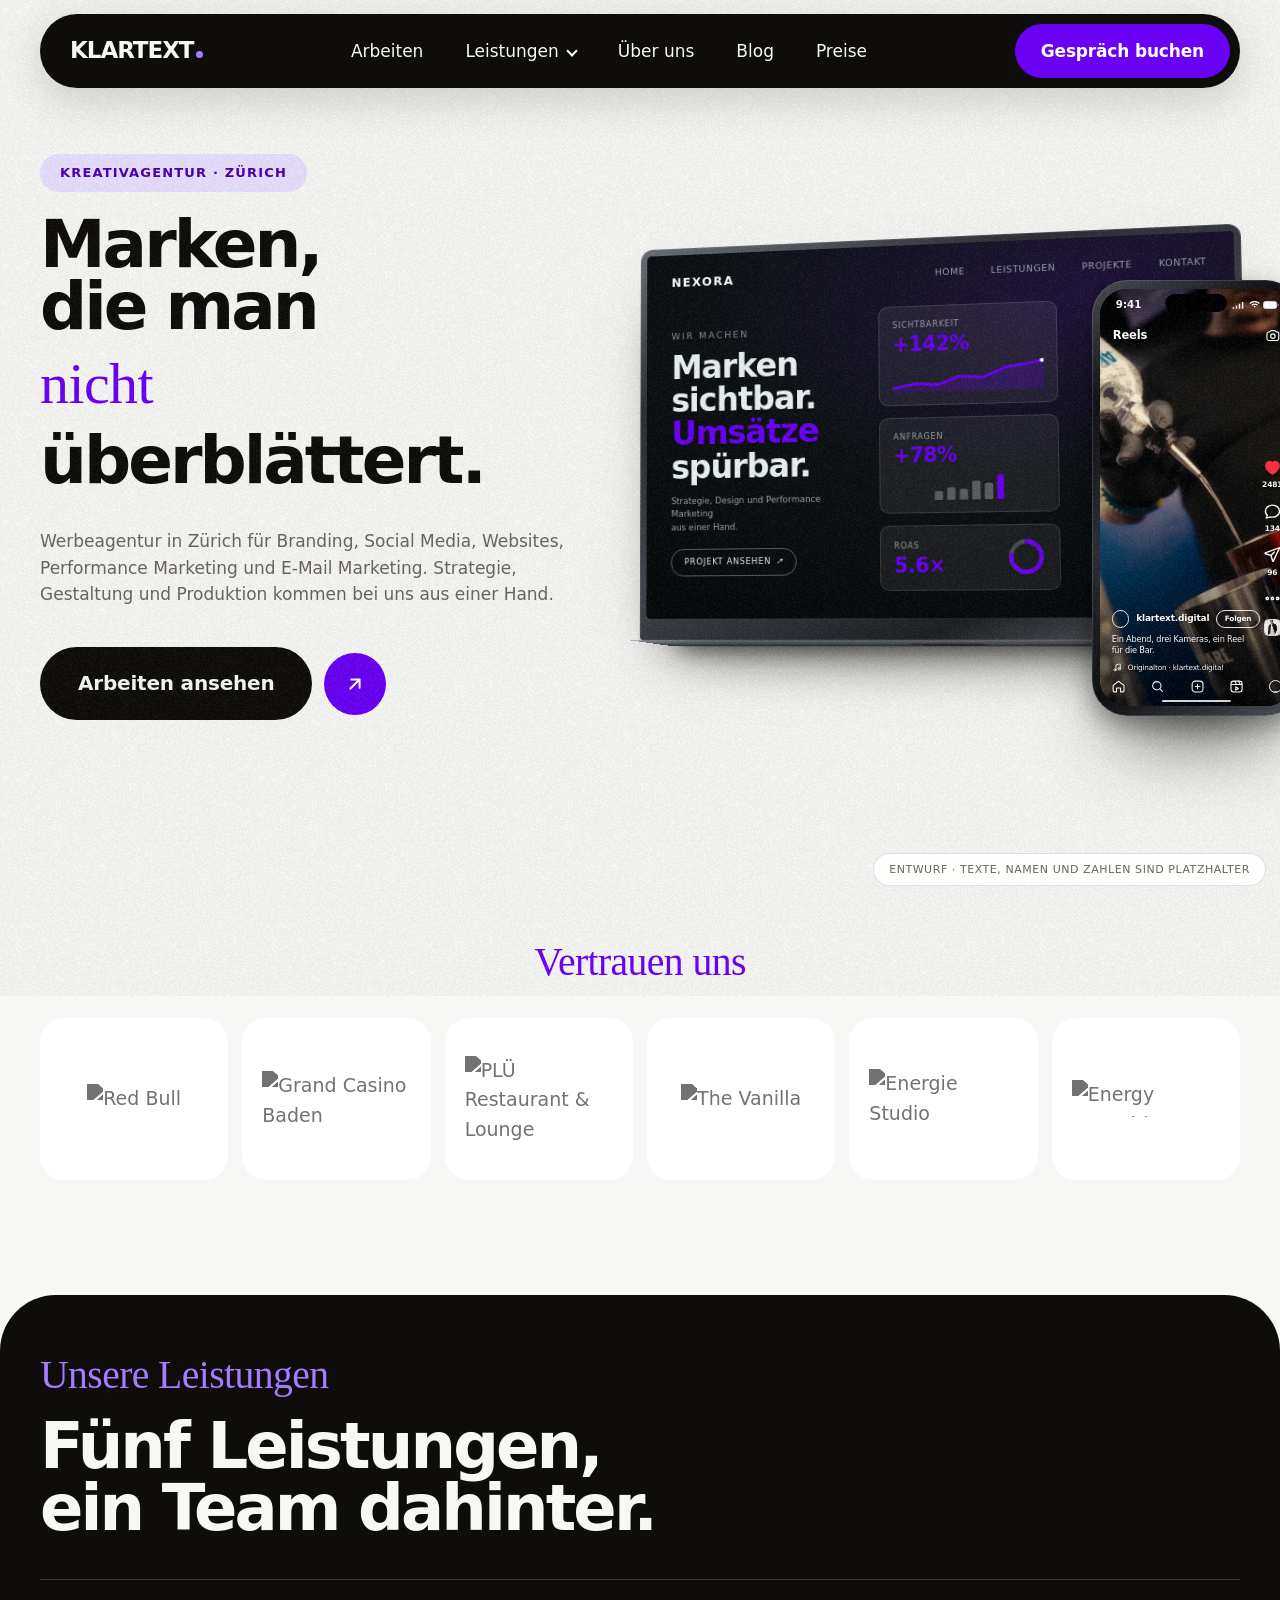
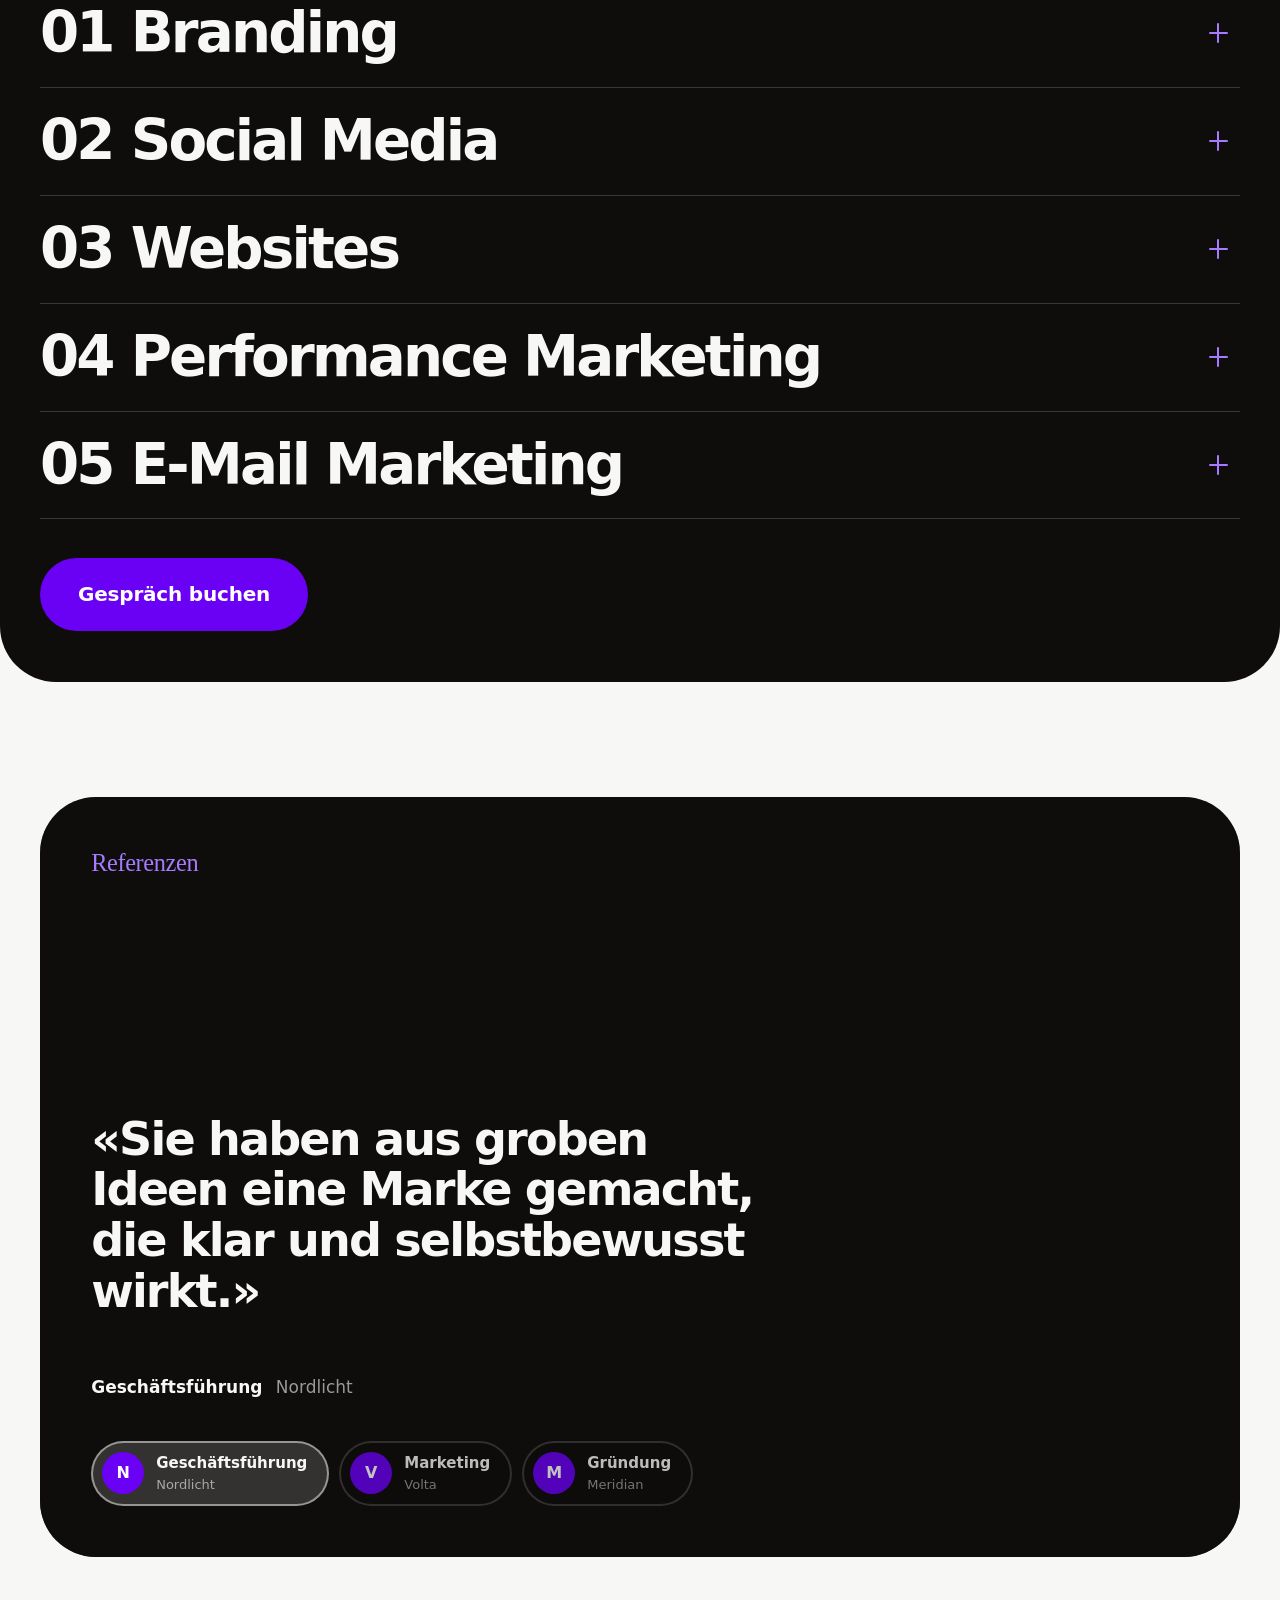
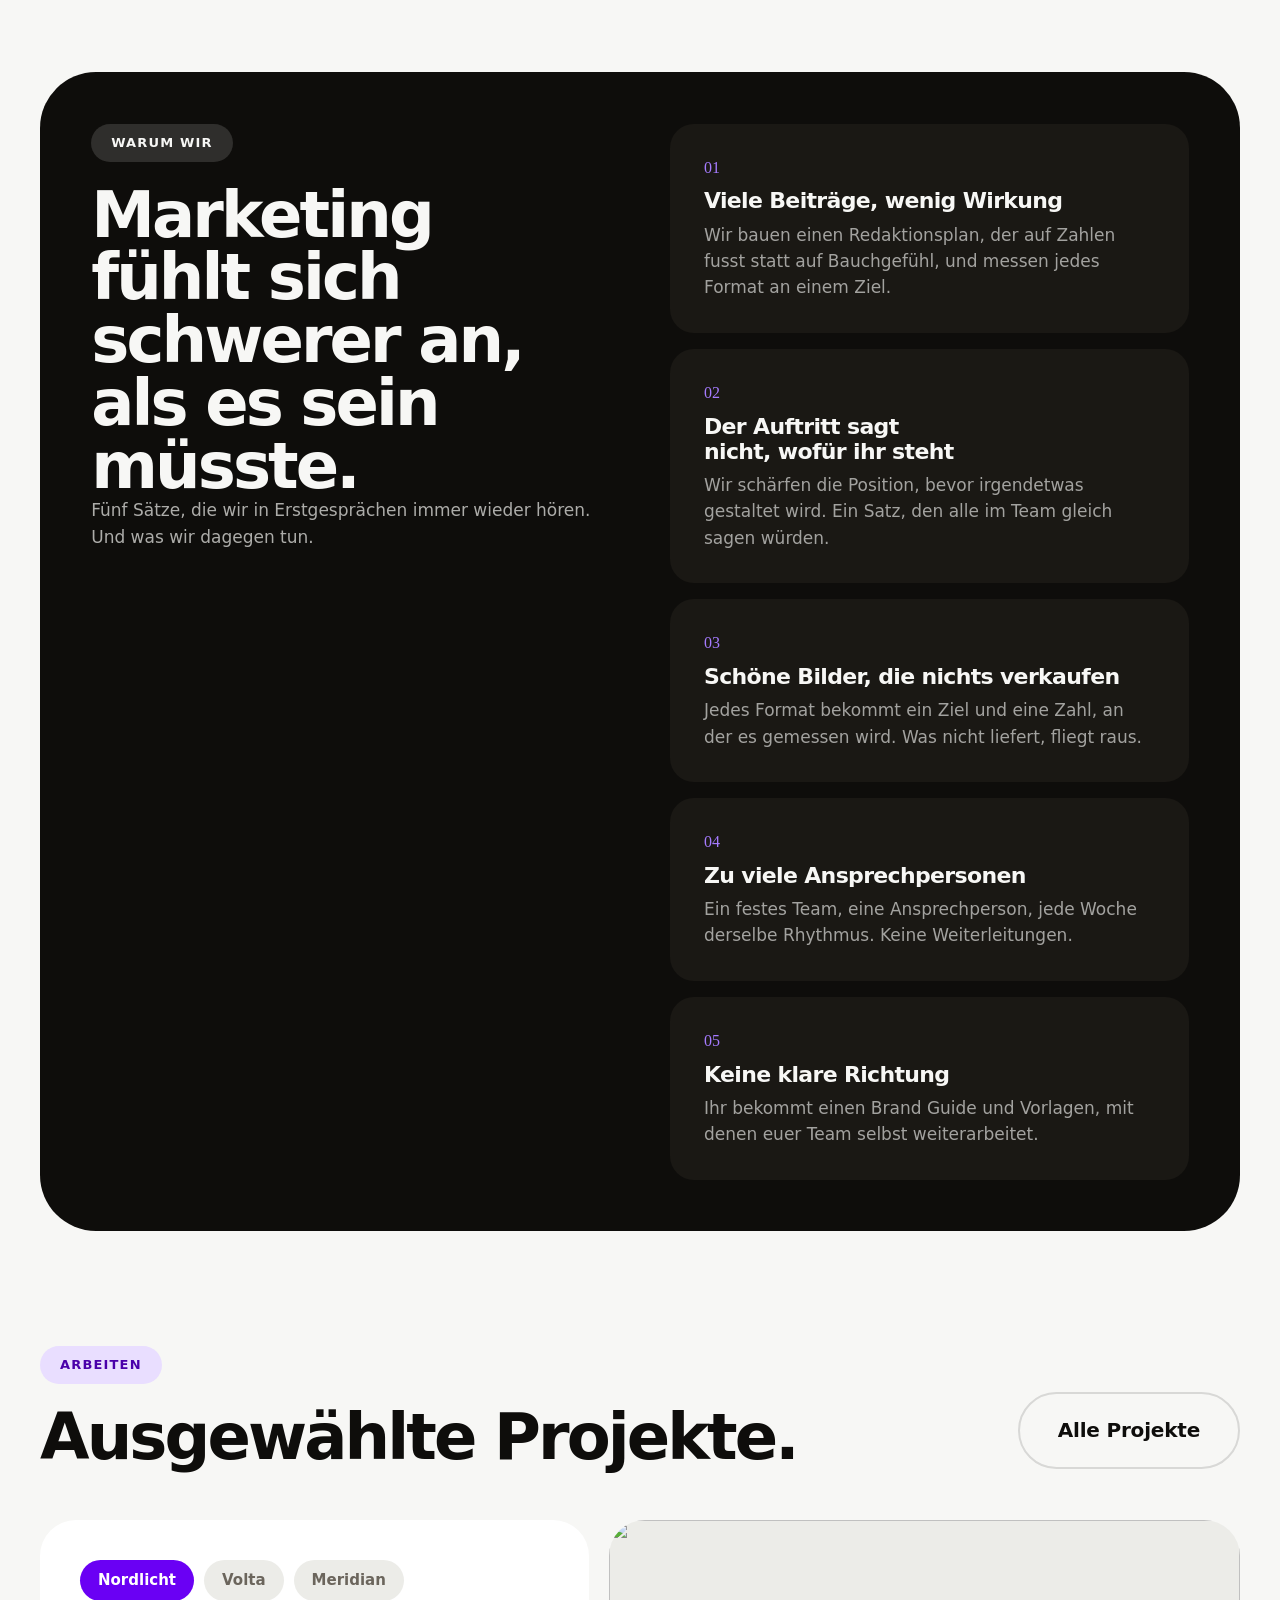
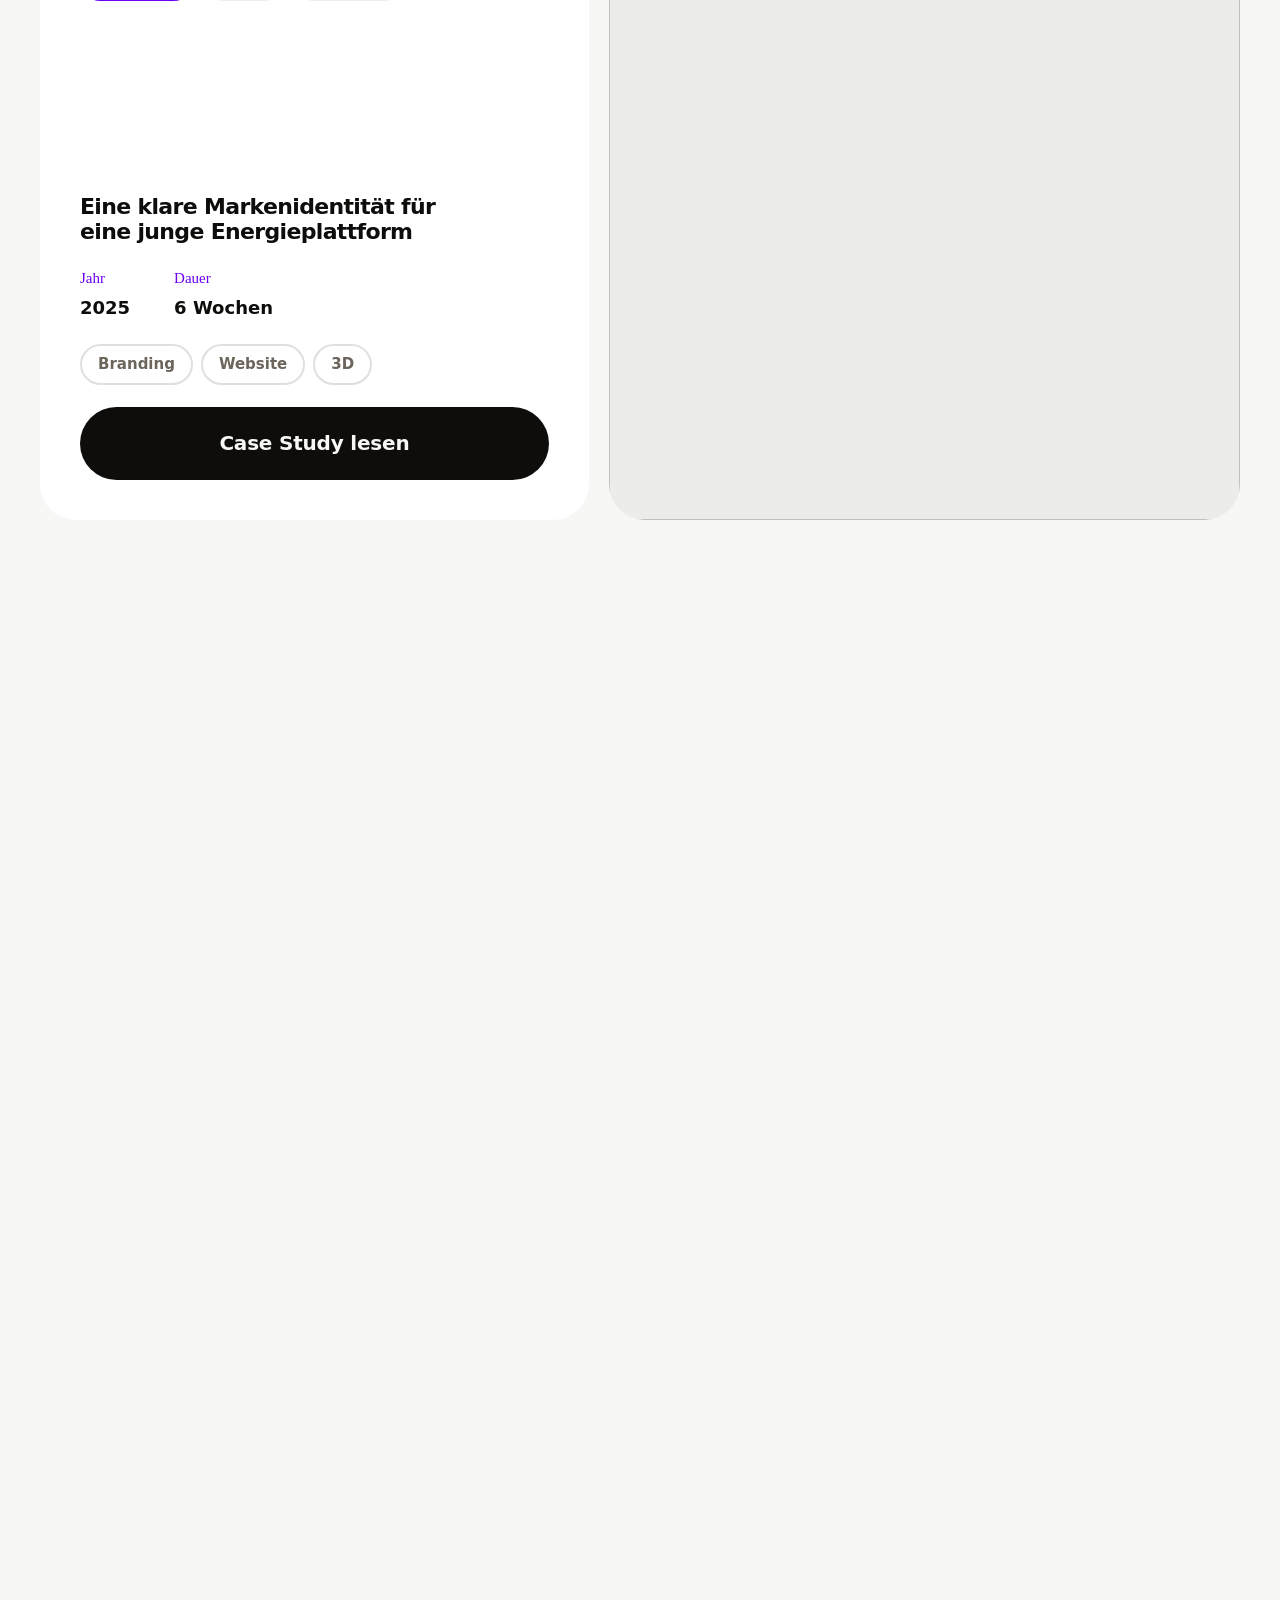
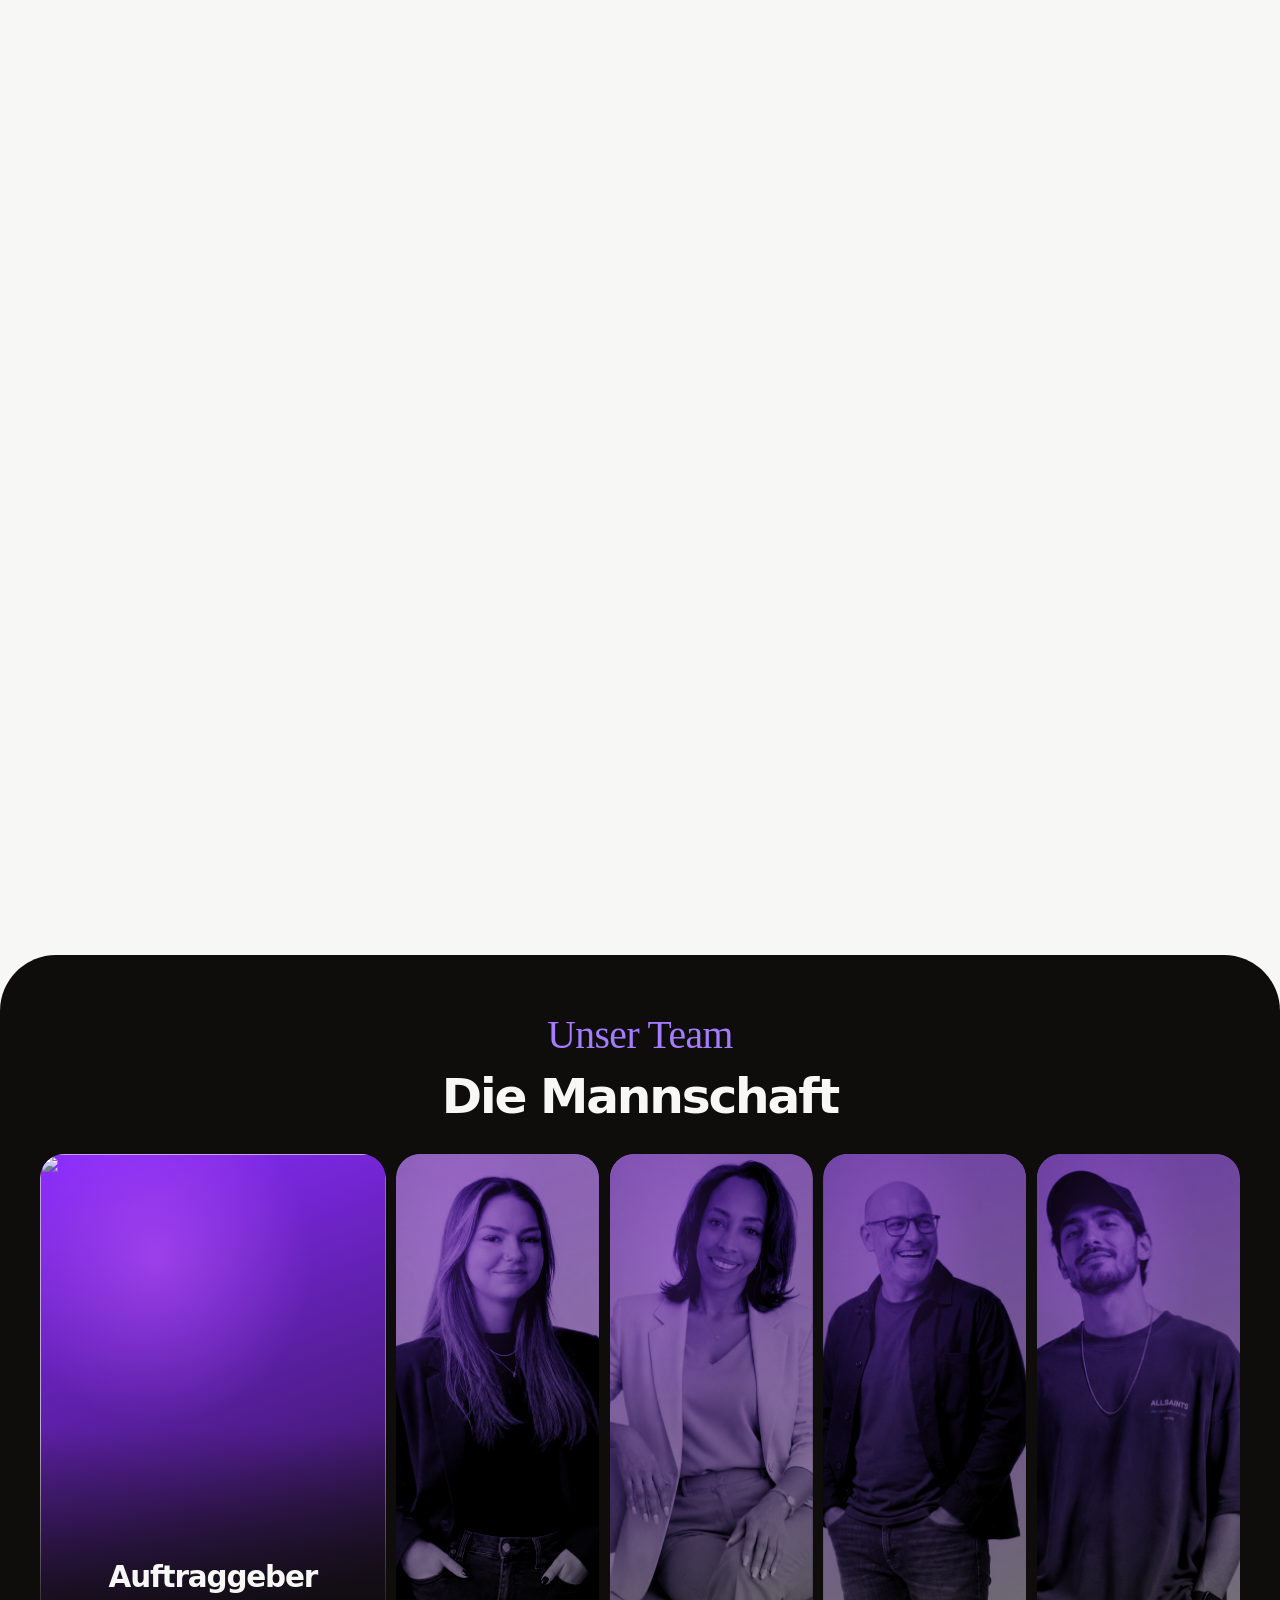
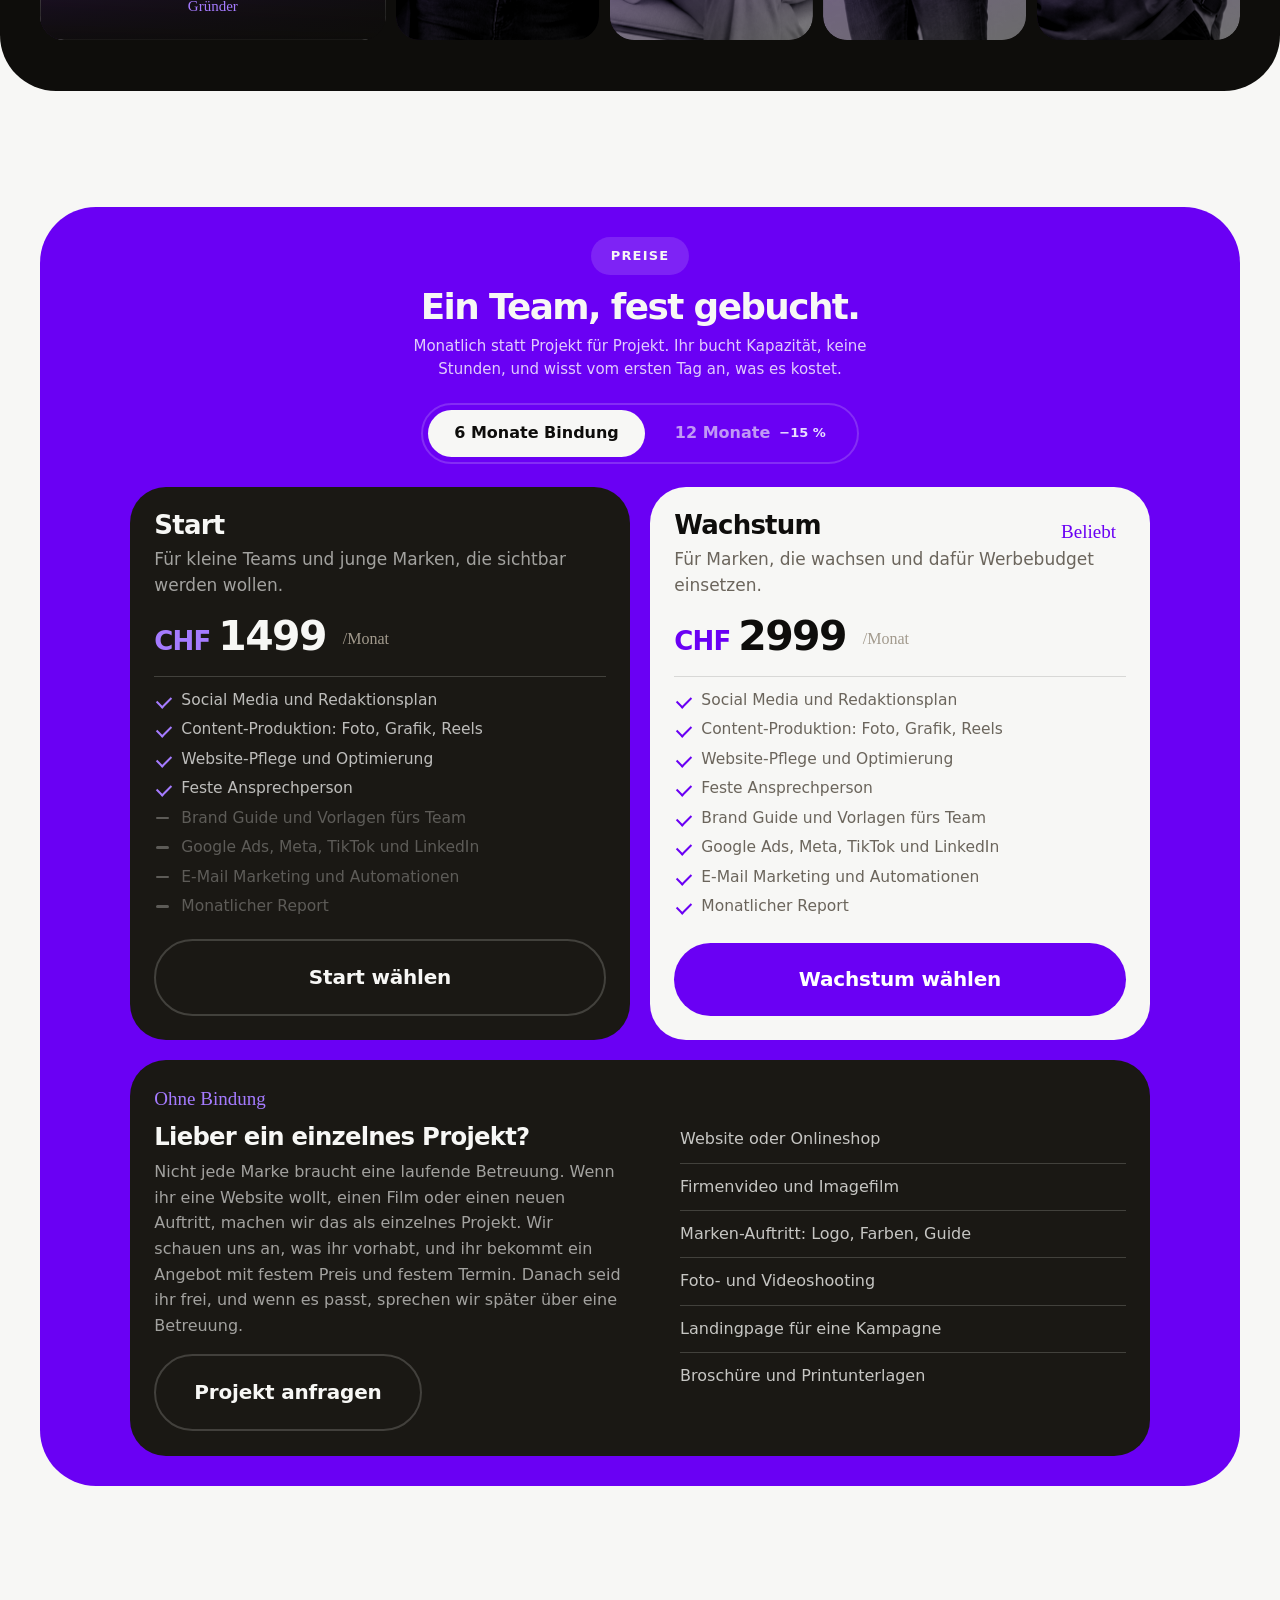
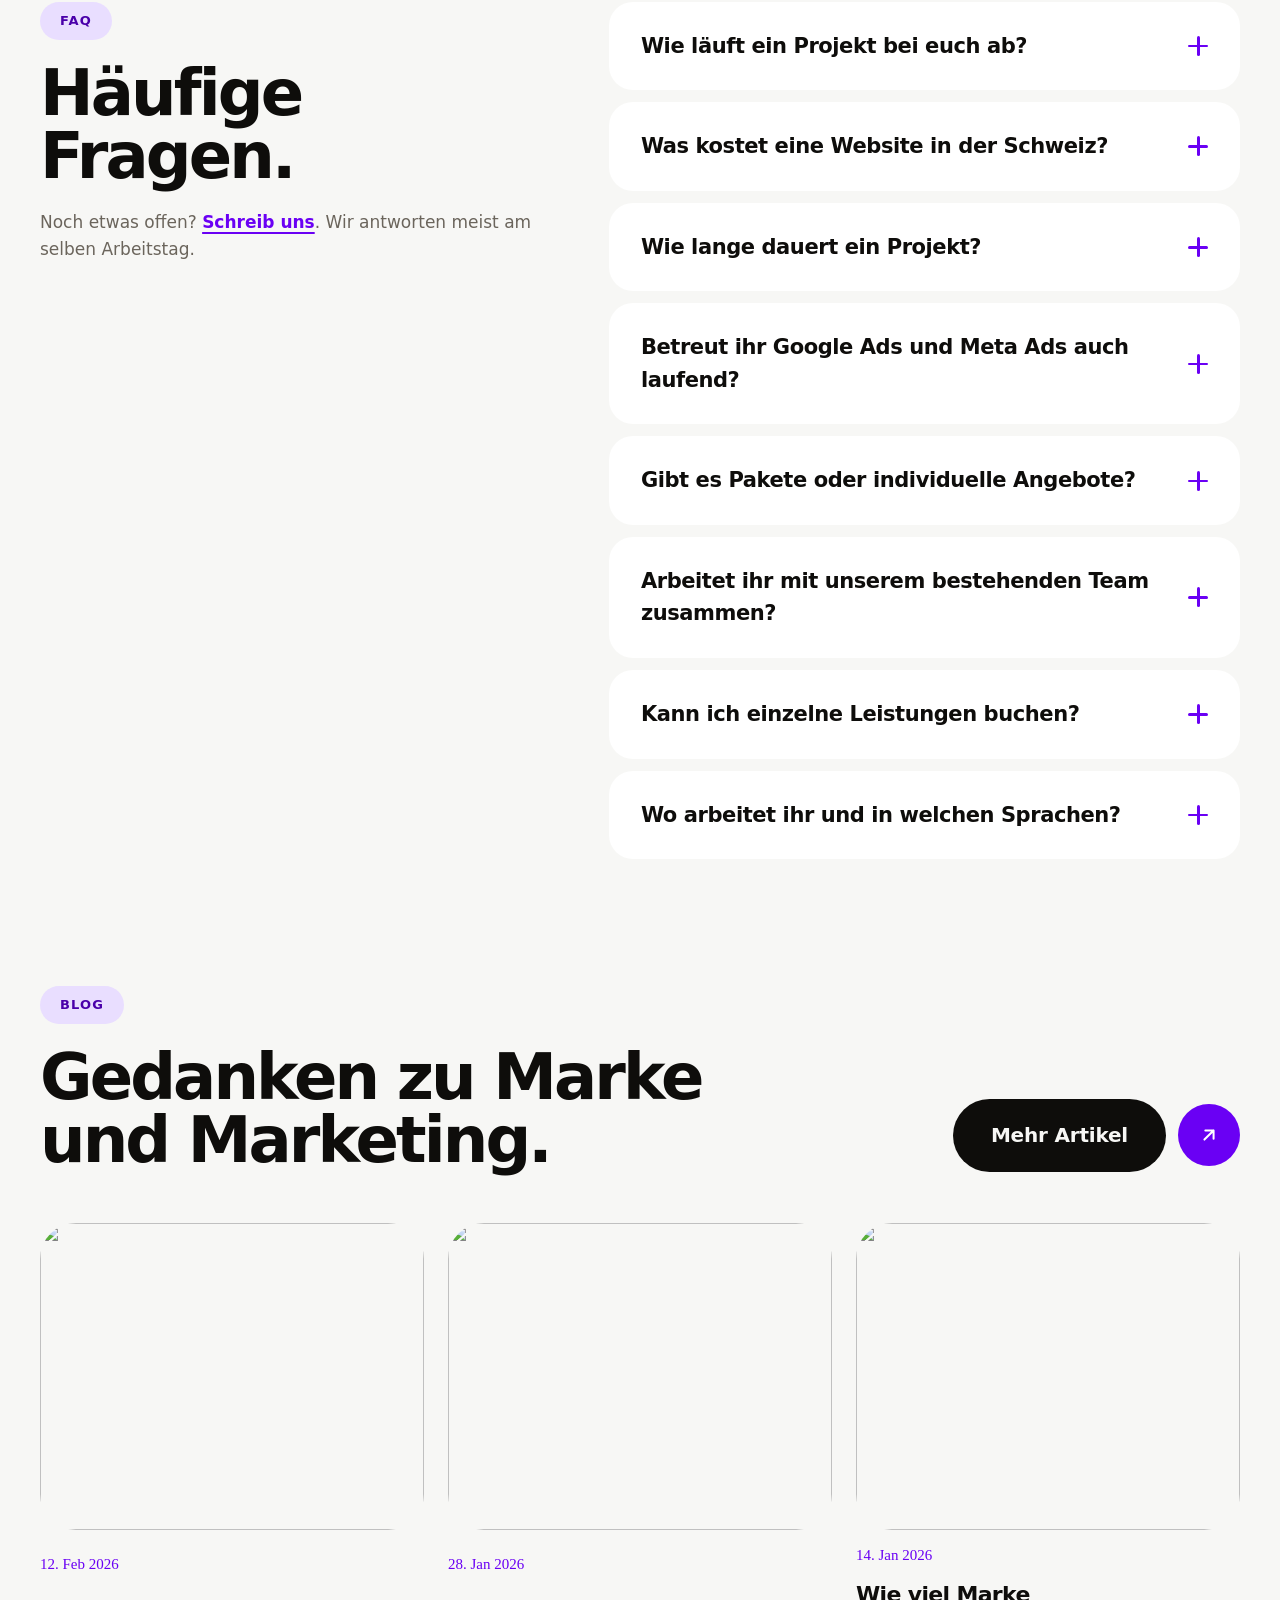
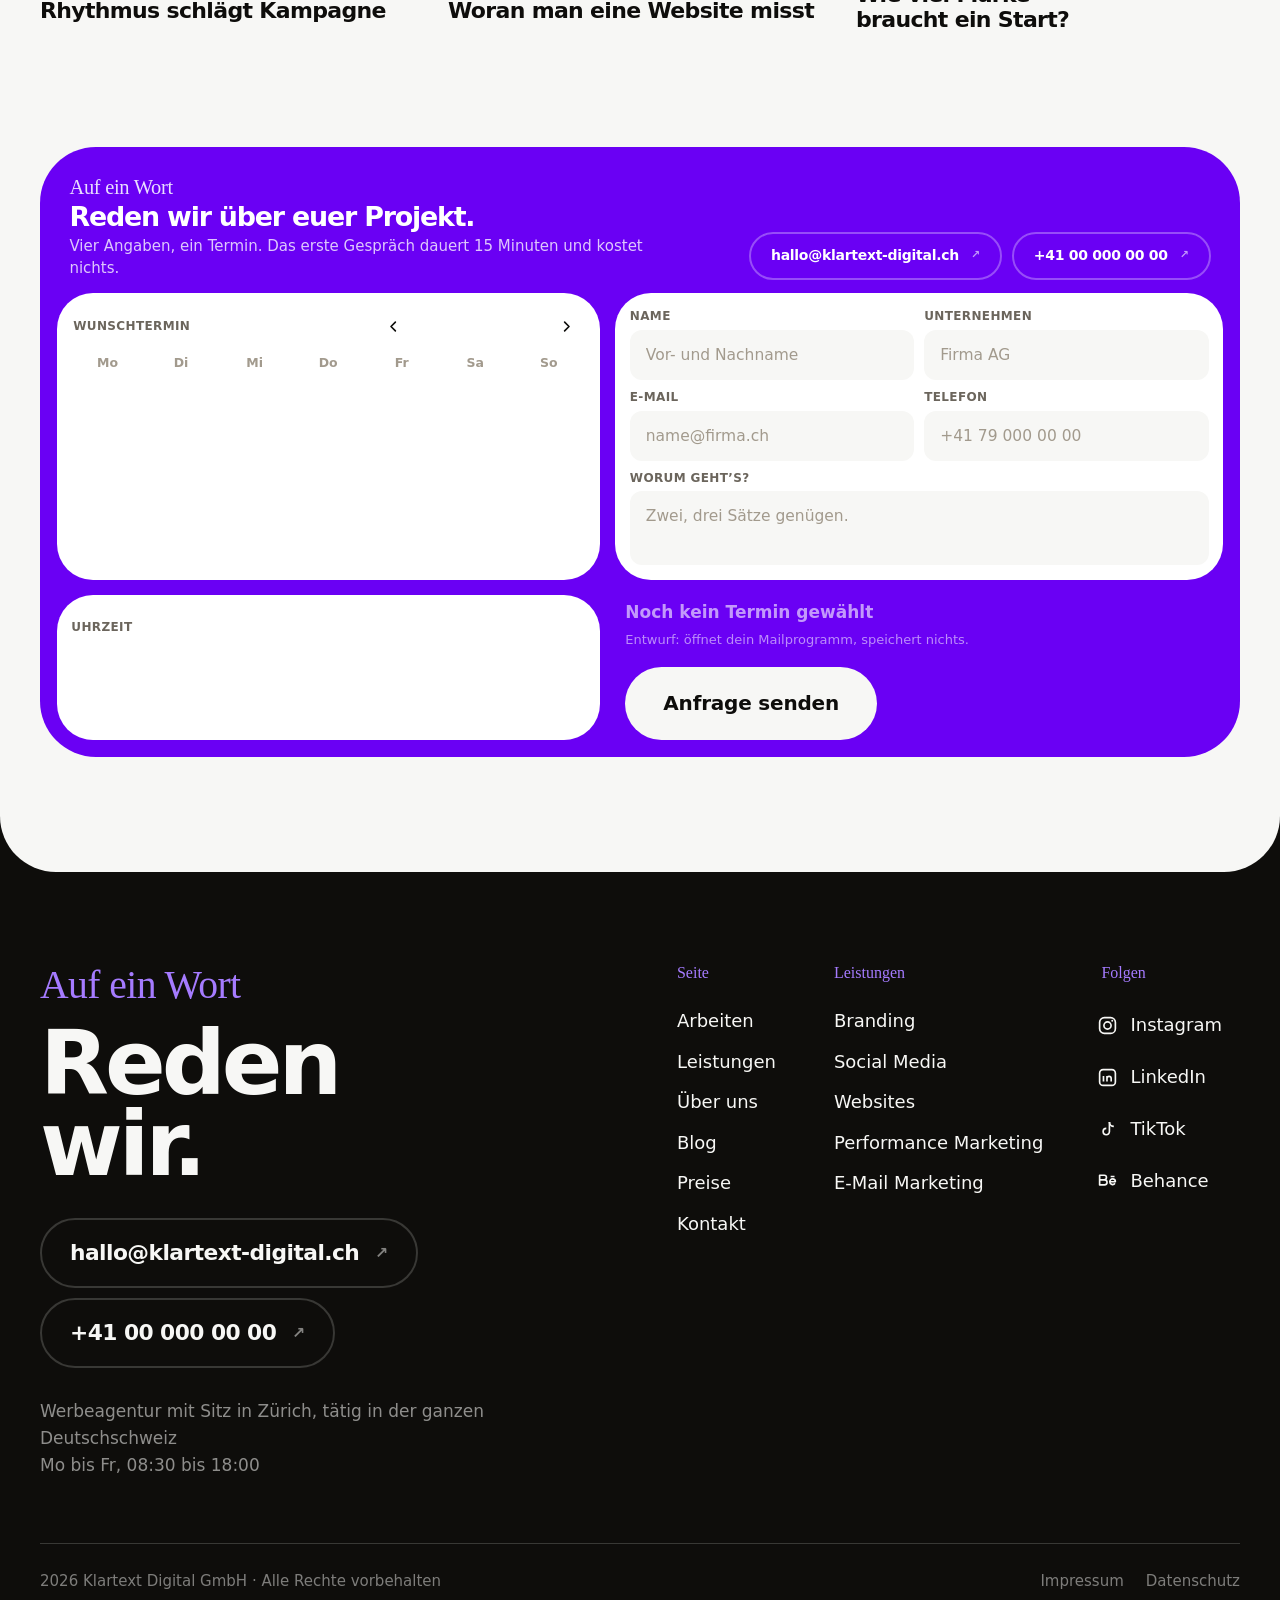
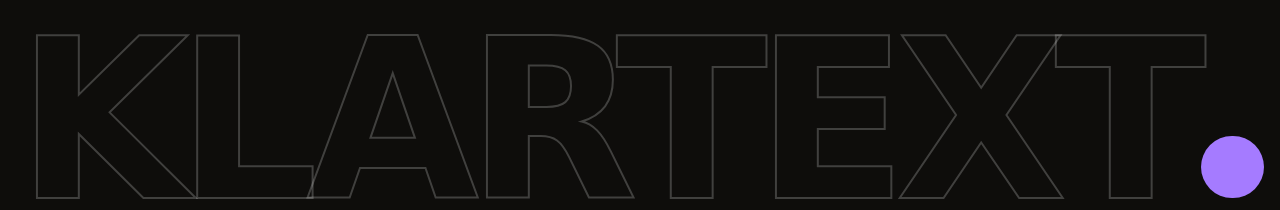
==== commit 50eb1278: "Filmkorn liegt waehrend des Ladens ueber dem Schirm" ====
--- a/index.html
+++ b/index.html
@@ -7,6 +7,11 @@
 .lader{display:none}
 .laedt{overflow:hidden}.laedt body{overflow:hidden}
 .laedt .lader{--marke:clamp(40px,8.6vw,124px);--zahl:clamp(28px,4.2vw,62px);--lueck:clamp(14px,1.6vw,26px);position:fixed;inset:0;z-index:200;display:grid;place-items:center;padding:24px;background:linear-gradient(118deg,#0E0D0B 0%,#150F24 22%,#241046 42%,#3A0C8C 64%,#5406D2 84%,#6A00F4 100%);color:#F7F7F5;font-family:Figtree,system-ui,sans-serif;transition:opacity .62s cubic-bezier(.44,0,.56,1)}
+/* Waehrend des Ladens liegt das Filmkorn ueber dem Schirm statt
+   darunter. Keine zweite Kornebene: die vorhandene wird nur kurz
+   hochgezogen — damit stimmt auch der Bildpfad auf jeder Unterseite,
+   der steckt in stil.css. */
+.laedt .korn{z-index:201}
 .lader--weg{opacity:0}
 .lader__mitte{display:grid;justify-items:center;transition:transform .62s cubic-bezier(.44,0,.56,1)}
 .lader--weg .lader__mitte{transform:translateY(-14px)}
@@ -813,6 +818,7 @@
 <script src="js/ScrollTrigger.min.js"></script>
 <script src="lader.js"></script>
 <script src="bewegung.js"></script>
+<script src="zeiger.js"></script>
   <script src="handy.js"></script>
 </body>
 </html>
--- a/stil.css
+++ b/stil.css
@@ -229,23 +229,31 @@
    Rama animiert per JavaScript; hier als CSS-Animation nachgebaut,
    damit kein Skript pro Bild laufen muss. Bewegt wird nur transform,
    das liegt auf der Grafikkarte. */
-.korn{position:fixed;inset:-200px;z-index:9;pointer-events:none;
+/* Die Flaeche war 200 px ueber jeden Rand hinaus gezogen, obwohl der
+   groesste Sprung 77 px betraegt. Auf einem 1440er Schirm sind das
+   0,6 Millionen Bildpunkte zu viel, die bei jedem Flimmern ueber die
+   ganze Seite gemischt werden. Die Verschiebung ist halbiert (max. 77
+   statt 154 px), damit der Ueberstand kleiner sein darf — sichtbar
+   aendert das nichts, weil das Rauschmuster bei jedem Sprung ohnehin
+   voellig anders steht. */
+.korn{position:fixed;inset:-96px;z-index:9;pointer-events:none;
   background-image:url(korn-fein.png);background-repeat:repeat;
   opacity:.04;will-change:transform;
   animation:korn-flimmern .833s steps(1,end) infinite}
 
 @keyframes korn-flimmern{
   0%  {transform:translate3d(0,0,0)}
-  10% {transform:translate3d(-77px,-51px,0)}
-  20% {transform:translate3d(-154px,0,0)}
-  30% {transform:translate3d(-77px,51px,0)}
-  40% {transform:translate3d(0,102px,0)}
-  50% {transform:translate3d(77px,51px,0)}
-  60% {transform:translate3d(154px,0,0)}
-  70% {transform:translate3d(77px,-51px,0)}
-  80% {transform:translate3d(0,-102px,0)}
-  90% {transform:translate3d(-38px,-25px,0)}
+  10% {transform:translate3d(-38px,-25px,0)}
+  20% {transform:translate3d(-77px,0,0)}
+  30% {transform:translate3d(-38px,25px,0)}
+  40% {transform:translate3d(0,51px,0)}
+  50% {transform:translate3d(38px,25px,0)}
+  60% {transform:translate3d(77px,0,0)}
+  70% {transform:translate3d(38px,-25px,0)}
+  80% {transform:translate3d(0,-51px,0)}
+  90% {transform:translate3d(-19px,-12px,0)}
 }
+
 @media (prefers-reduced-motion:reduce){.korn{animation:none}}
 
 .kopfzeile{display:flex;align-items:flex-end;justify-content:space-between;
@@ -544,8 +552,7 @@
 .vref__chips{display:flex;gap:10px;flex-wrap:wrap}
 .vref__chips button{display:flex;align-items:center;gap:12px;min-height:60px;
   border-radius:var(--r-pille);padding:9px 20px 9px 9px;text-align:left;
-  border:2px solid rgb(247 247 245 / .2);background:rgb(14 13 11 / .38);
-  backdrop-filter:blur(10px);opacity:.75;
+  border:2px solid rgb(247 247 245 / .2);background:rgb(14 13 11 / .38);opacity:.75;
   transition:opacity var(--t-farbe) var(--kurve),
     background-color var(--t-flaeche) var(--kurve),border-color var(--t-flaeche) var(--kurve)}
 .vref__chips button{transition:opacity var(--t-farbe) var(--kurve),
@@ -1126,8 +1133,7 @@
 .demo{position:fixed;right:14px;bottom:14px;z-index:50;font-size:11px;
   letter-spacing:.05em;text-transform:uppercase;color:var(--grau);
   background:rgb(255 255 255 / .9);border:1px solid var(--linie);
-  border-radius:var(--r-pille);padding:7px 15px;pointer-events:none;
-  backdrop-filter:blur(6px)}
+  border-radius:var(--r-pille);padding:7px 15px;pointer-events:none;}
 
 /* ── Unterseiten: Leistungen und Blog ──────────────────────────
    Gleicher Kopf, gleicher Fuss, gleiche Bewegung wie die Startseite.
@@ -1227,7 +1233,12 @@
 .ruf__karte--knapp{grid-template-columns:1fr;text-align:center;
   justify-items:center;padding:clamp(40px,4.6vw,80px)}
 .ruf__karte--knapp .ruf__wort{padding:0}
-.ruf__karte--knapp .ruf__text{margin:0 auto 26px;max-width:44ch}
+/* Auf der grossen Karte stand der Satz in 15 px, waehrend die Seite
+   sonst 17 bis 21 px fuehrt — er wirkte wie eine Fussnote. Gleiche
+   Groesse wie jeder andere Fliesstext, und mehr Luft zum Titel. */
+.ruf__karte--knapp .ruf__text{font-size:clamp(17px,1.25vw,21px);
+  line-height:1.55;max-width:46ch;
+  margin:clamp(16px,1.7vw,28px) auto clamp(28px,3vw,42px)}
 .ruf__karte--knapp .knopf--akzent{background:var(--creme);color:var(--tinte);
   --knopf-fuell:var(--violett)}
 .ruf__karte--knapp .knopf--akzent:hover,
@@ -1240,7 +1251,10 @@
 .artikel--recht{margin-top:clamp(16px,1.8vw,30px)}
 
 /* Fallstudie: Text links, Eckdaten als Karte rechts */
-.fall__gross{max-width:1520px}
+/* Das Grossbild hing frei: oben 110 px zum Titel, unten 4 px zum Text.
+   Der Rhythmus der Seite ist 44 px unter dem Titel und var(--sec)
+   zwischen den Bloecken — hier stand es ausserhalb dieses Systems. */
+.fall__gross{max-width:1520px;margin-top:0;margin-bottom:var(--sec)}
 .fall__frage{font-size:clamp(21px,1.8vw,29px);letter-spacing:-.03em;margin:0 0 9px}
 .unter__text .fall__frage:not(:first-child){margin-top:1.5em}
 .fall__fakten{background:var(--creme-3);border-radius:var(--r-mittel);
@@ -1660,8 +1674,7 @@
 .ws__karten{display:grid;gap:2cqw;align-content:center}
 .kpi{position:relative;border-radius:1.6cqw;padding:2cqw 2.2cqw;
   background:rgb(255 255 255 / .07);
-  border:1px solid rgb(255 255 255 / .12);
-  backdrop-filter:blur(2px)}
+  border:1px solid rgb(255 255 255 / .12);}
 .kpi__kopf{display:block;font-size:1.35cqw;letter-spacing:.1em;
   text-transform:uppercase;color:rgb(234 243 242 / .6)}
 .kpi__wert{display:block;font-size:3.4cqw;font-weight:900;
@@ -1700,3 +1713,33 @@
 @media (max-width:520px){
   .geraete .handy{--b:min(150px,40vw);right:-2%}
 }
+
+
+/* ── Mauszeiger ────────────────────────────────────────────────
+   Bewegung von chkstepan.com abgemessen: der Punkt folgt mit
+   Faktor 0,2 je Bild, der Ring mit 0,1 — er bleibt also sichtbar
+   zurueck und zieht nach. Groessenwechsel in 0,25 s, Ein- und
+   Ausblenden in 0,6 s. */
+/* contain + eigene Ebene: ohne das kann Safari beim Bewegen des
+   Zeigers Bereiche der Seite darunter neu zeichnen — bei einer
+   vollflaechigen festen Ebene ueber allem ist das teuer. */
+.zeiger{position:fixed;inset:0;z-index:999998;pointer-events:none;
+  contain:layout style paint;transform:translateZ(0)}
+/* left/top pro Bild zu setzen zwingt den Browser jedes Mal zu einer
+   neuen Layoutberechnung. Chrome faengt das ab, Safari nicht — dort
+   lief der Zeiger sichtbar hinterher. Bewegt wird deshalb ueber
+   transform, das laeuft auf der Grafikkarte. */
+.zeiger__punkt,.zeiger__ring{position:absolute;top:0;left:0;
+  border-radius:50%;transform:translate(-50%,-50%);opacity:0;
+  will-change:transform}
+.zeiger__punkt{width:8px;height:8px;background:var(--violett-hell);
+  transition:opacity .6s}
+.zeiger__ring{width:28px;height:28px;border:1px solid var(--violett-hell);
+  transition:opacity .6s,width .25s,height .25s}
+.zeiger__punkt.ist,.zeiger__ring.ist{opacity:1}
+/* Ueber allem, was anklickbar ist, waechst der Ring. */
+.zeiger__ring.zeigt{width:50px;height:50px}
+@media (prefers-reduced-motion:reduce){
+  .zeiger__ring{transition:opacity .6s}
+}
+@media (hover:none),(pointer:coarse){ .zeiger{display:none} }
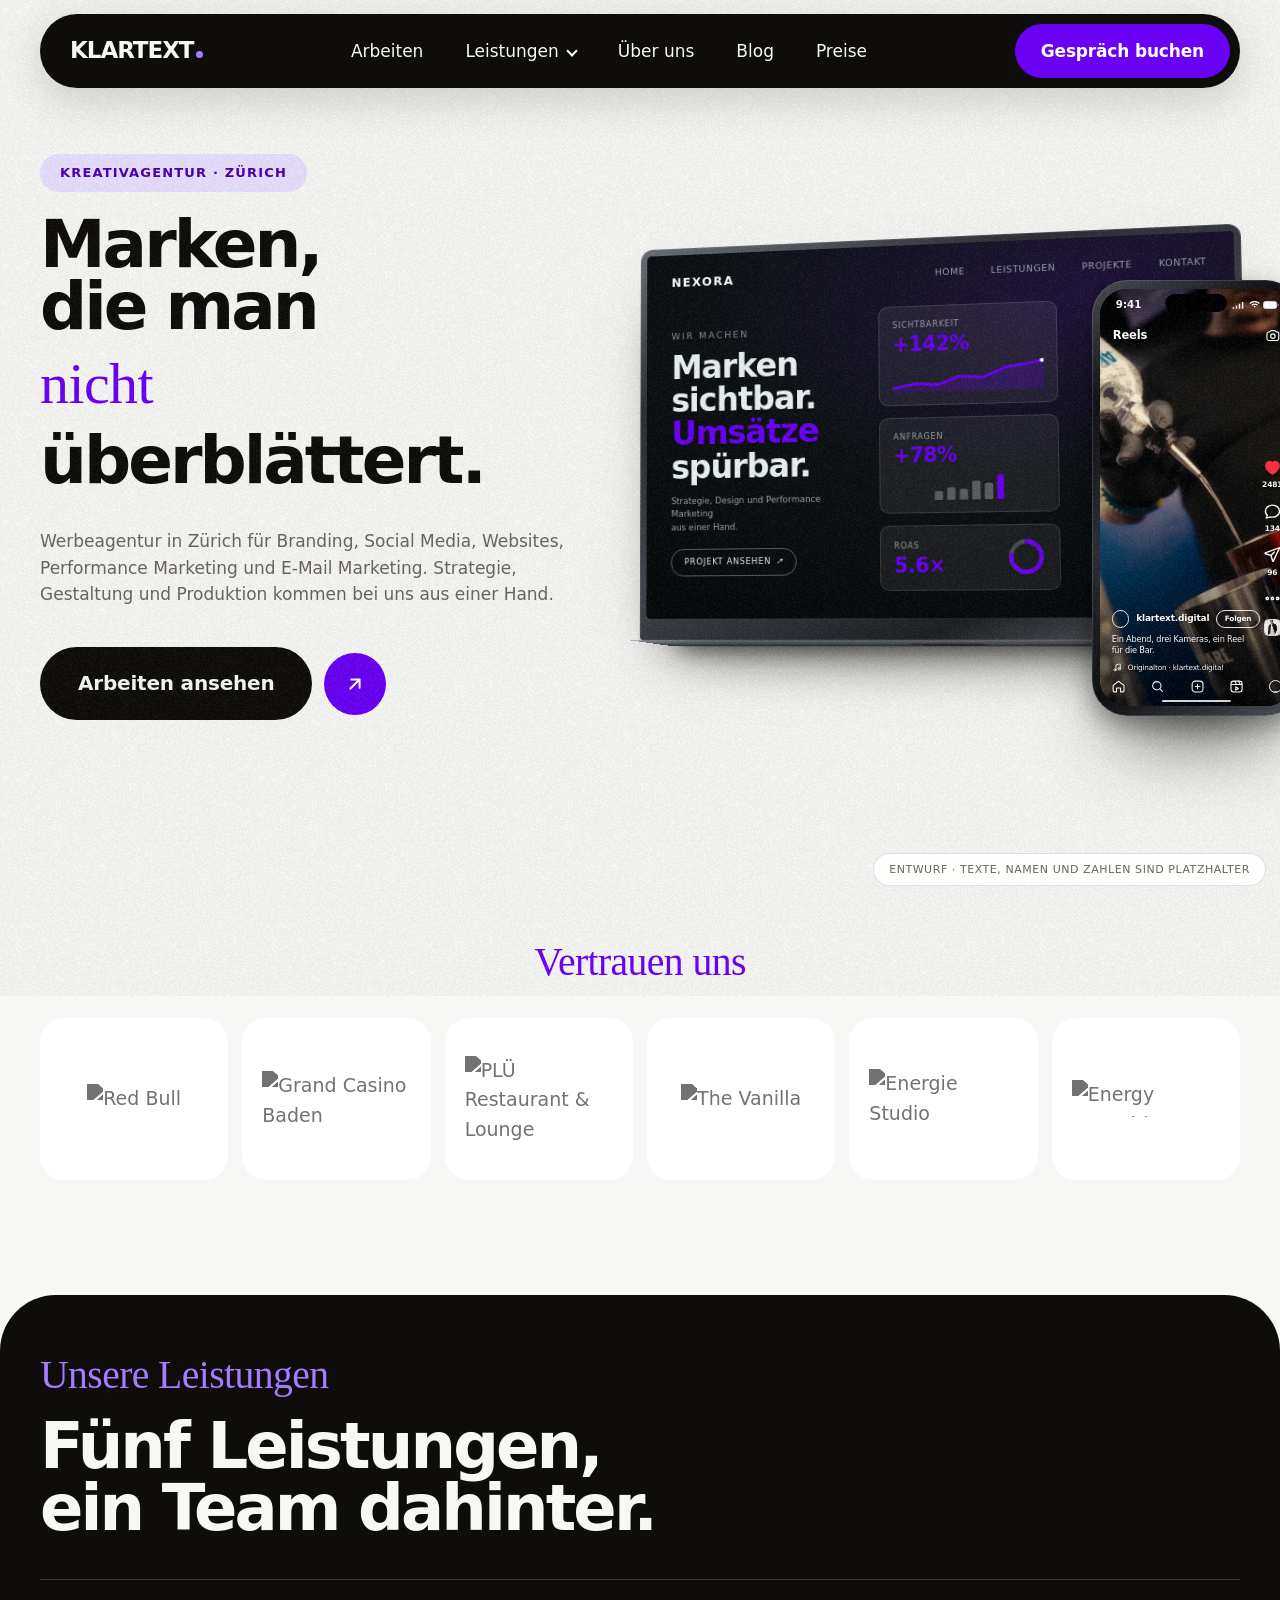
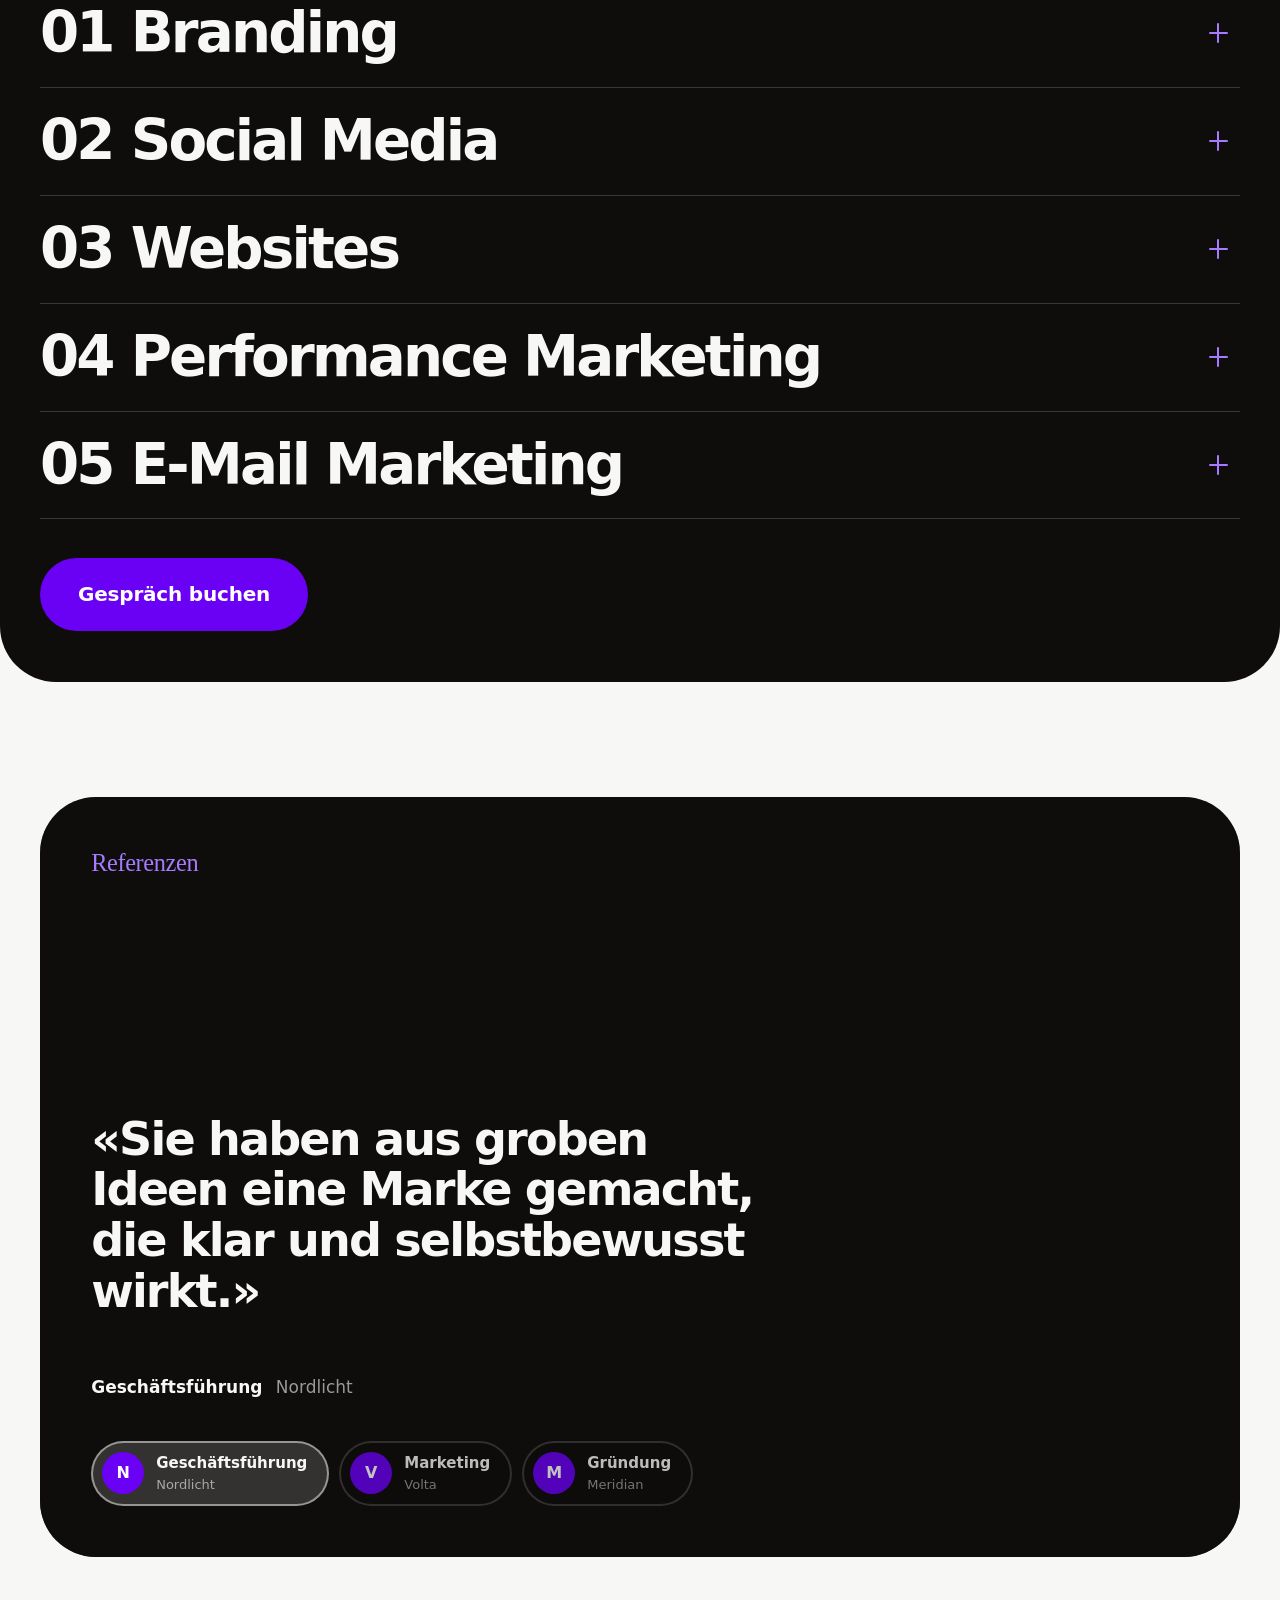
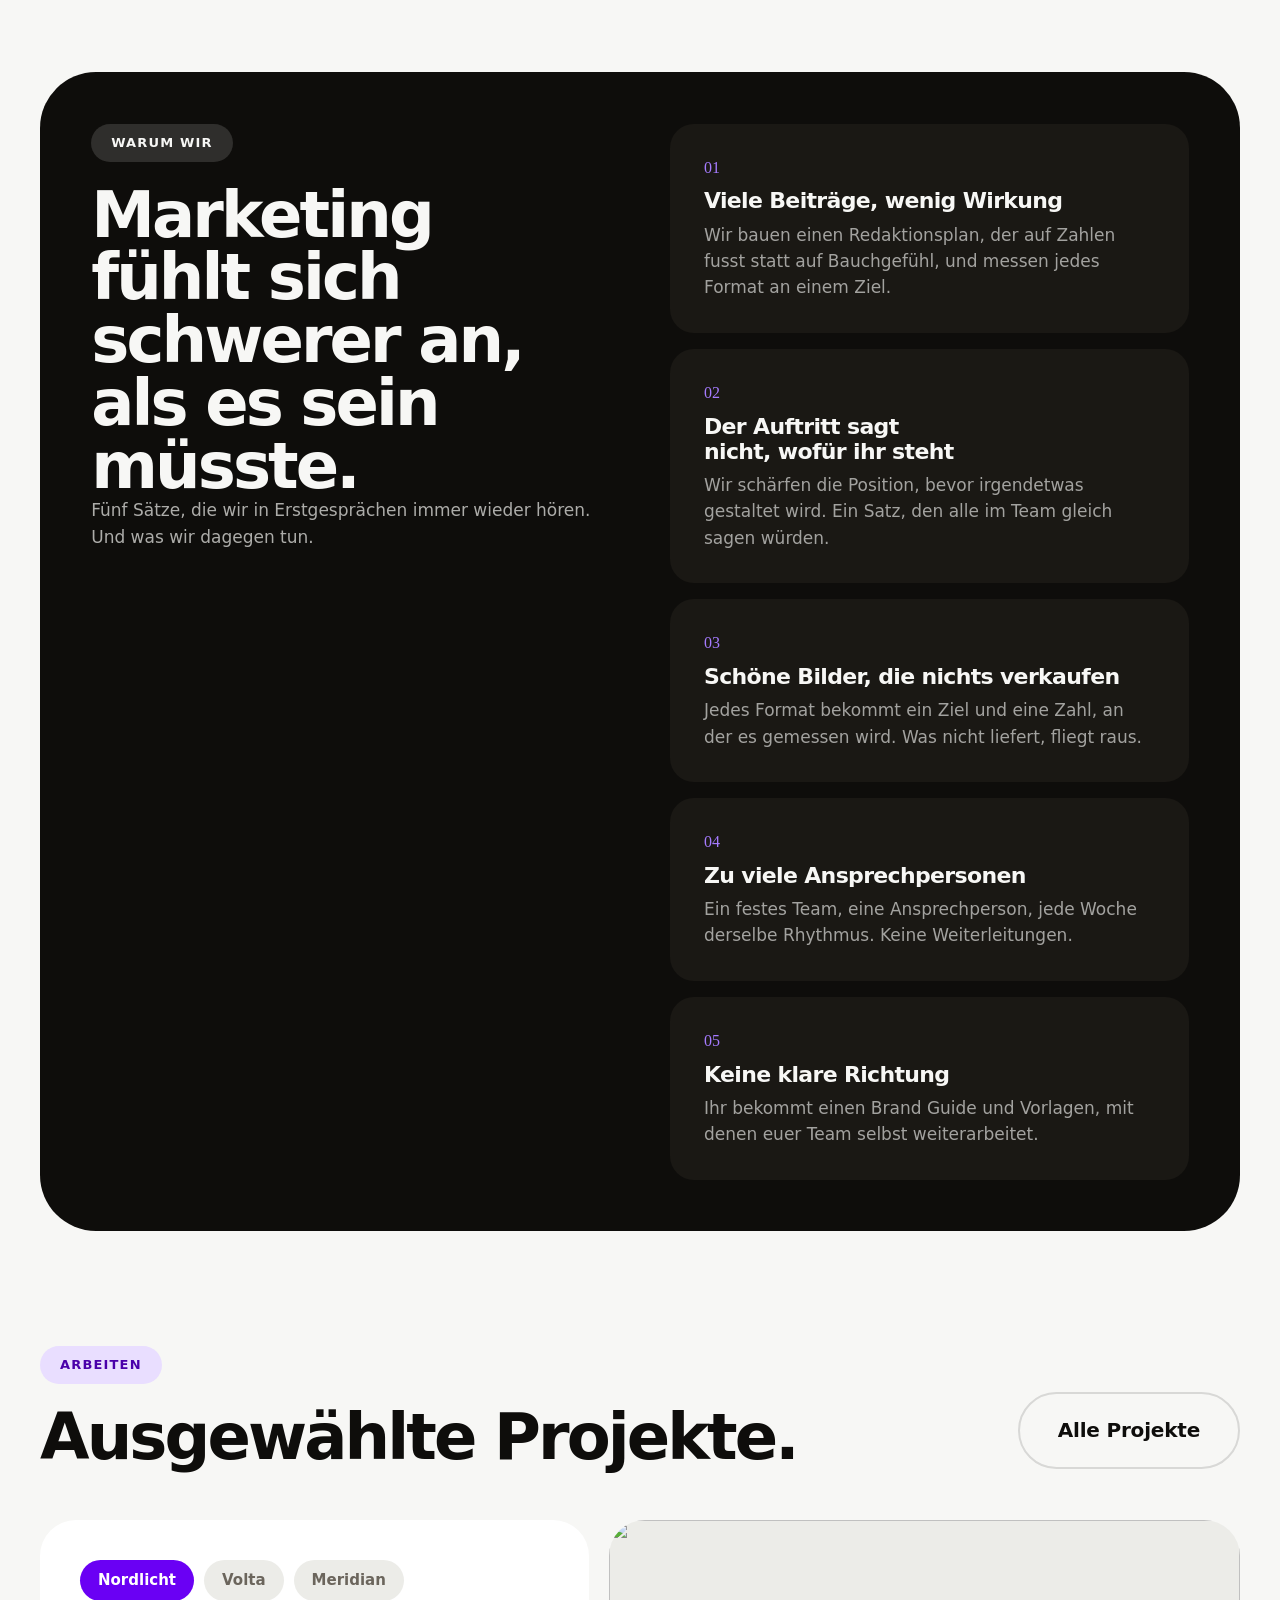
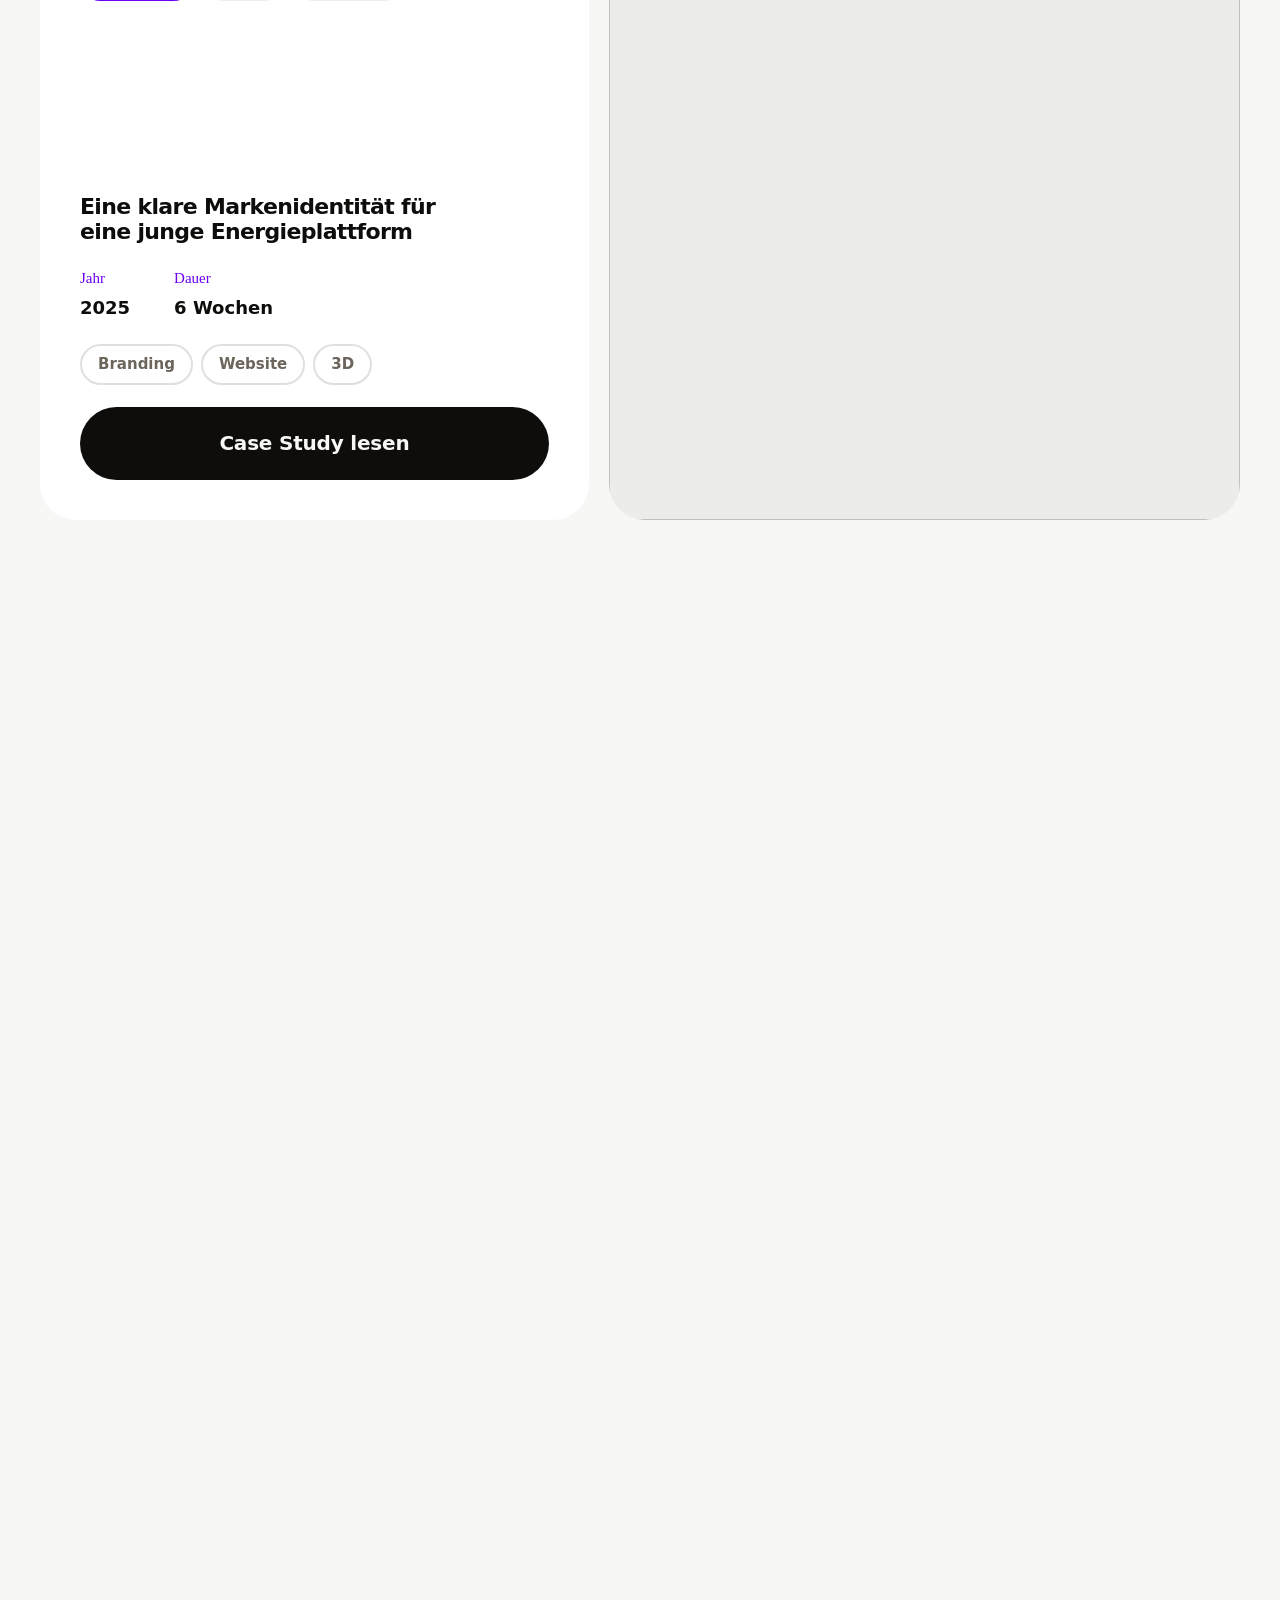
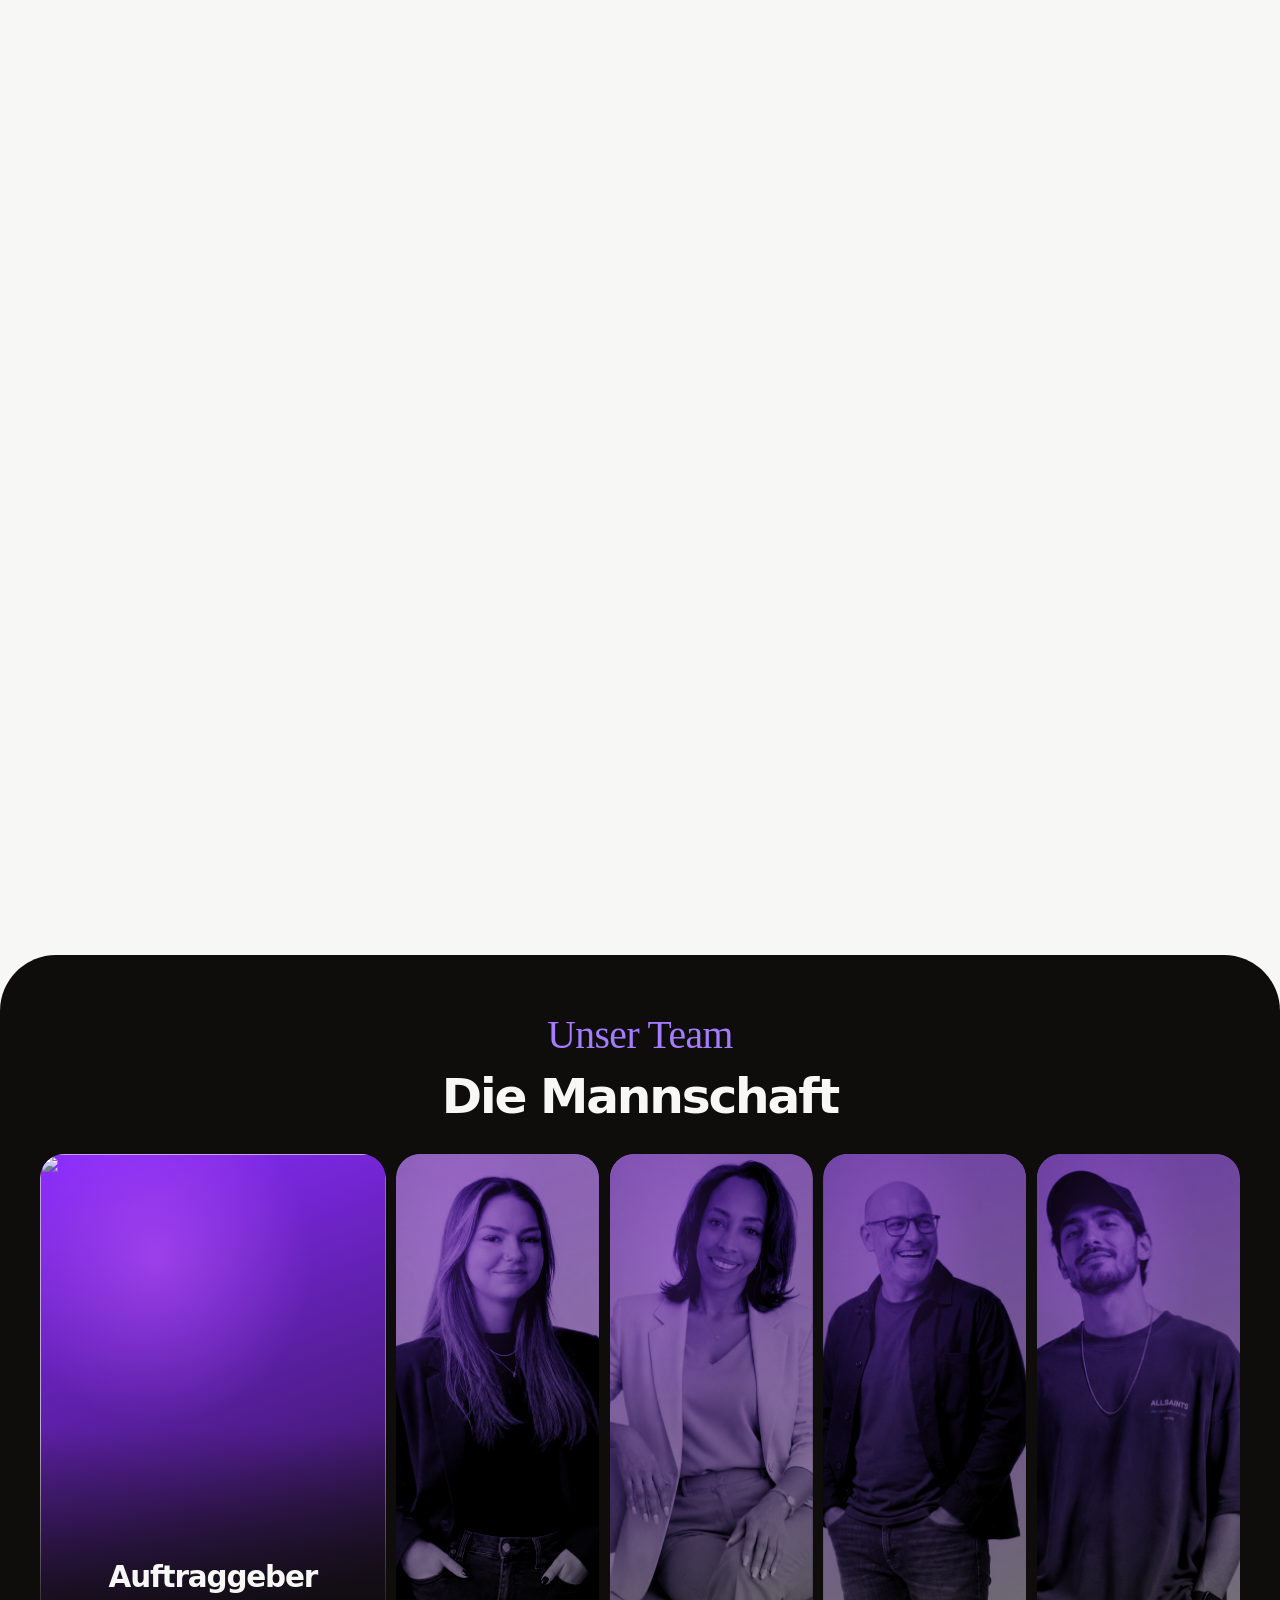
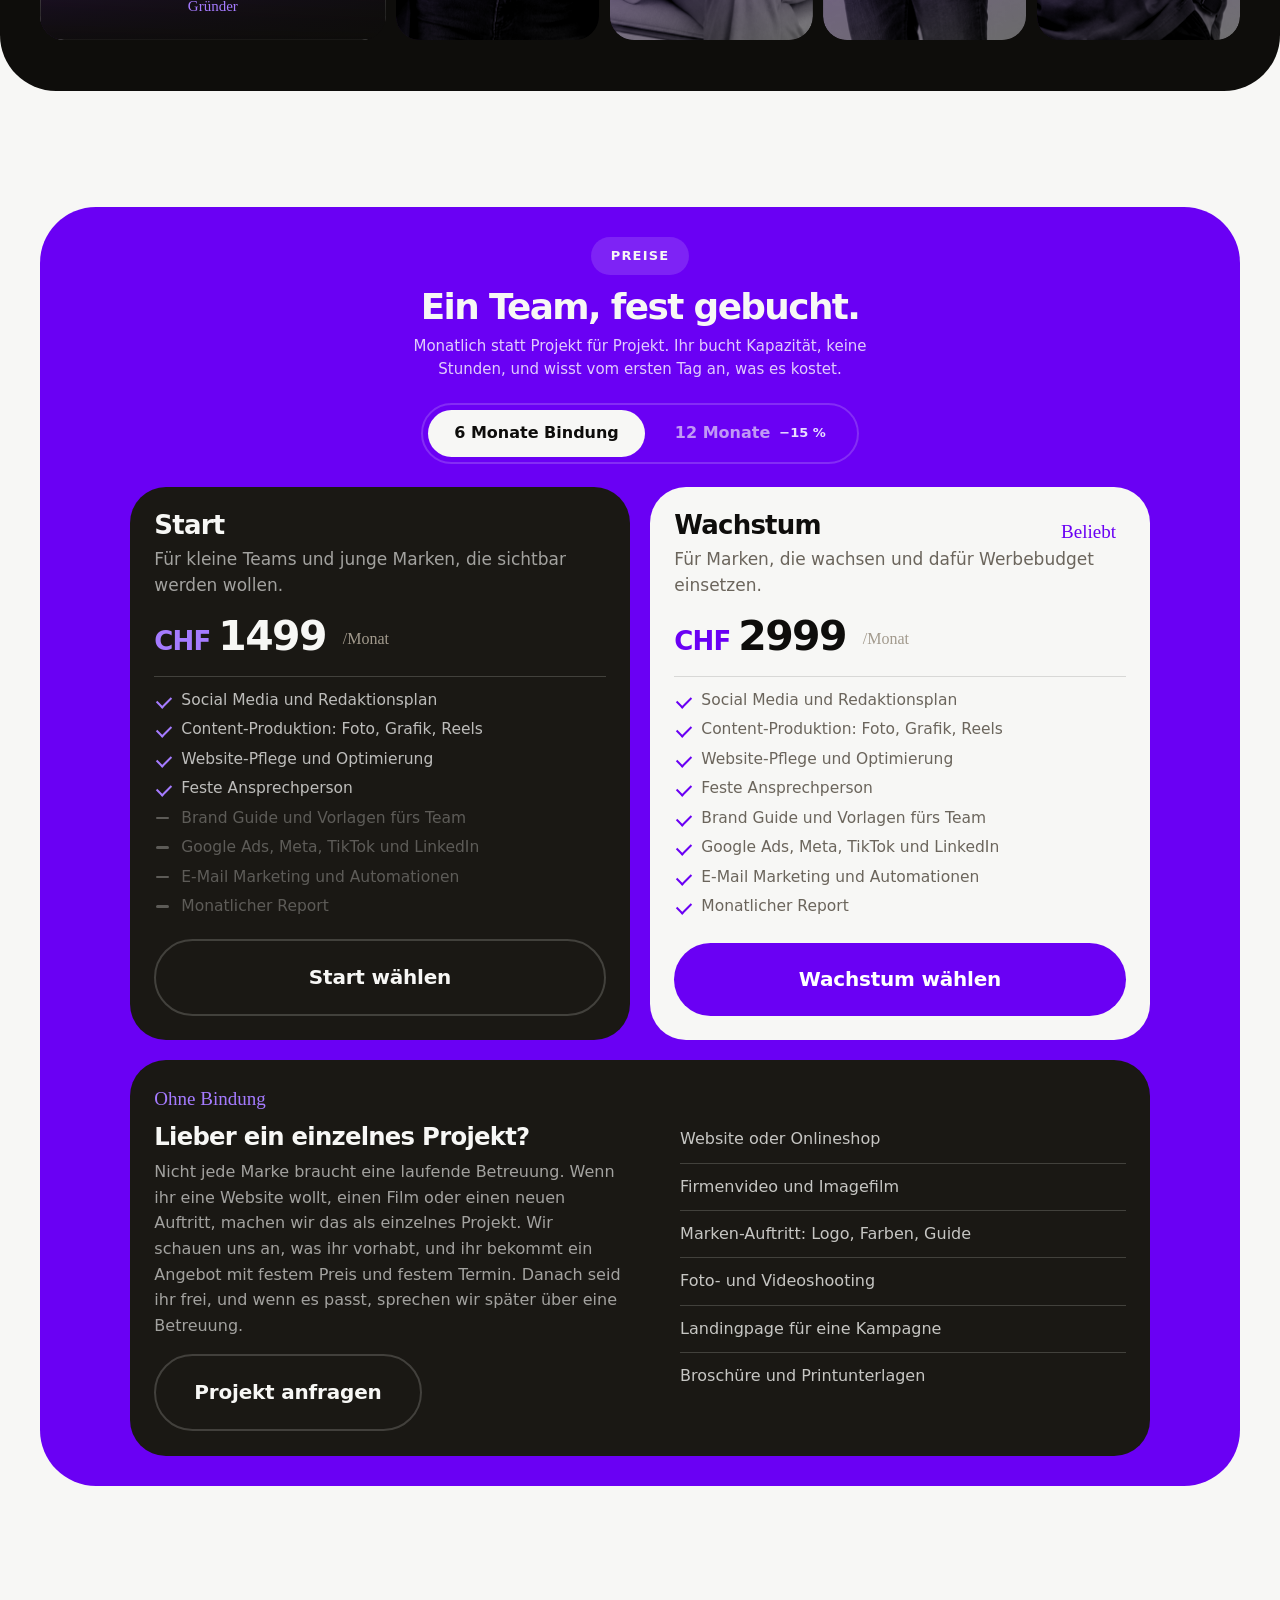
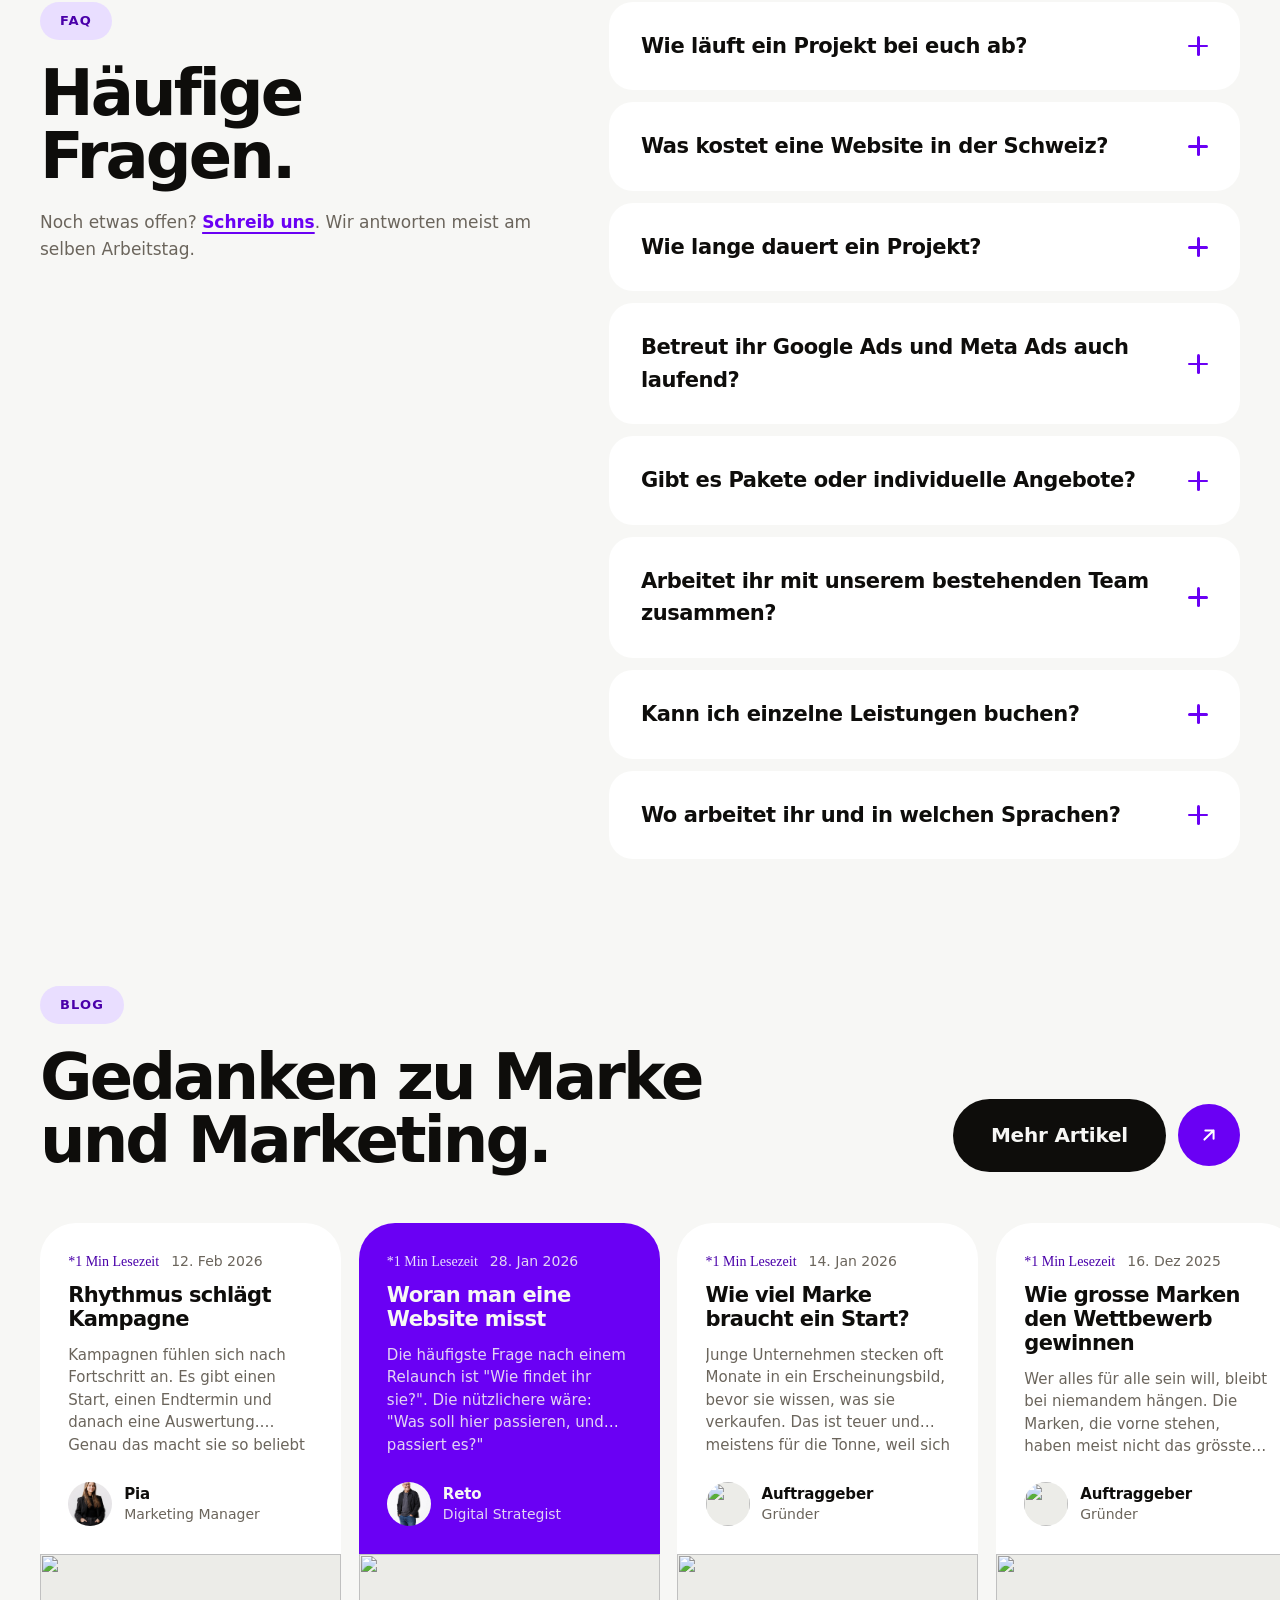
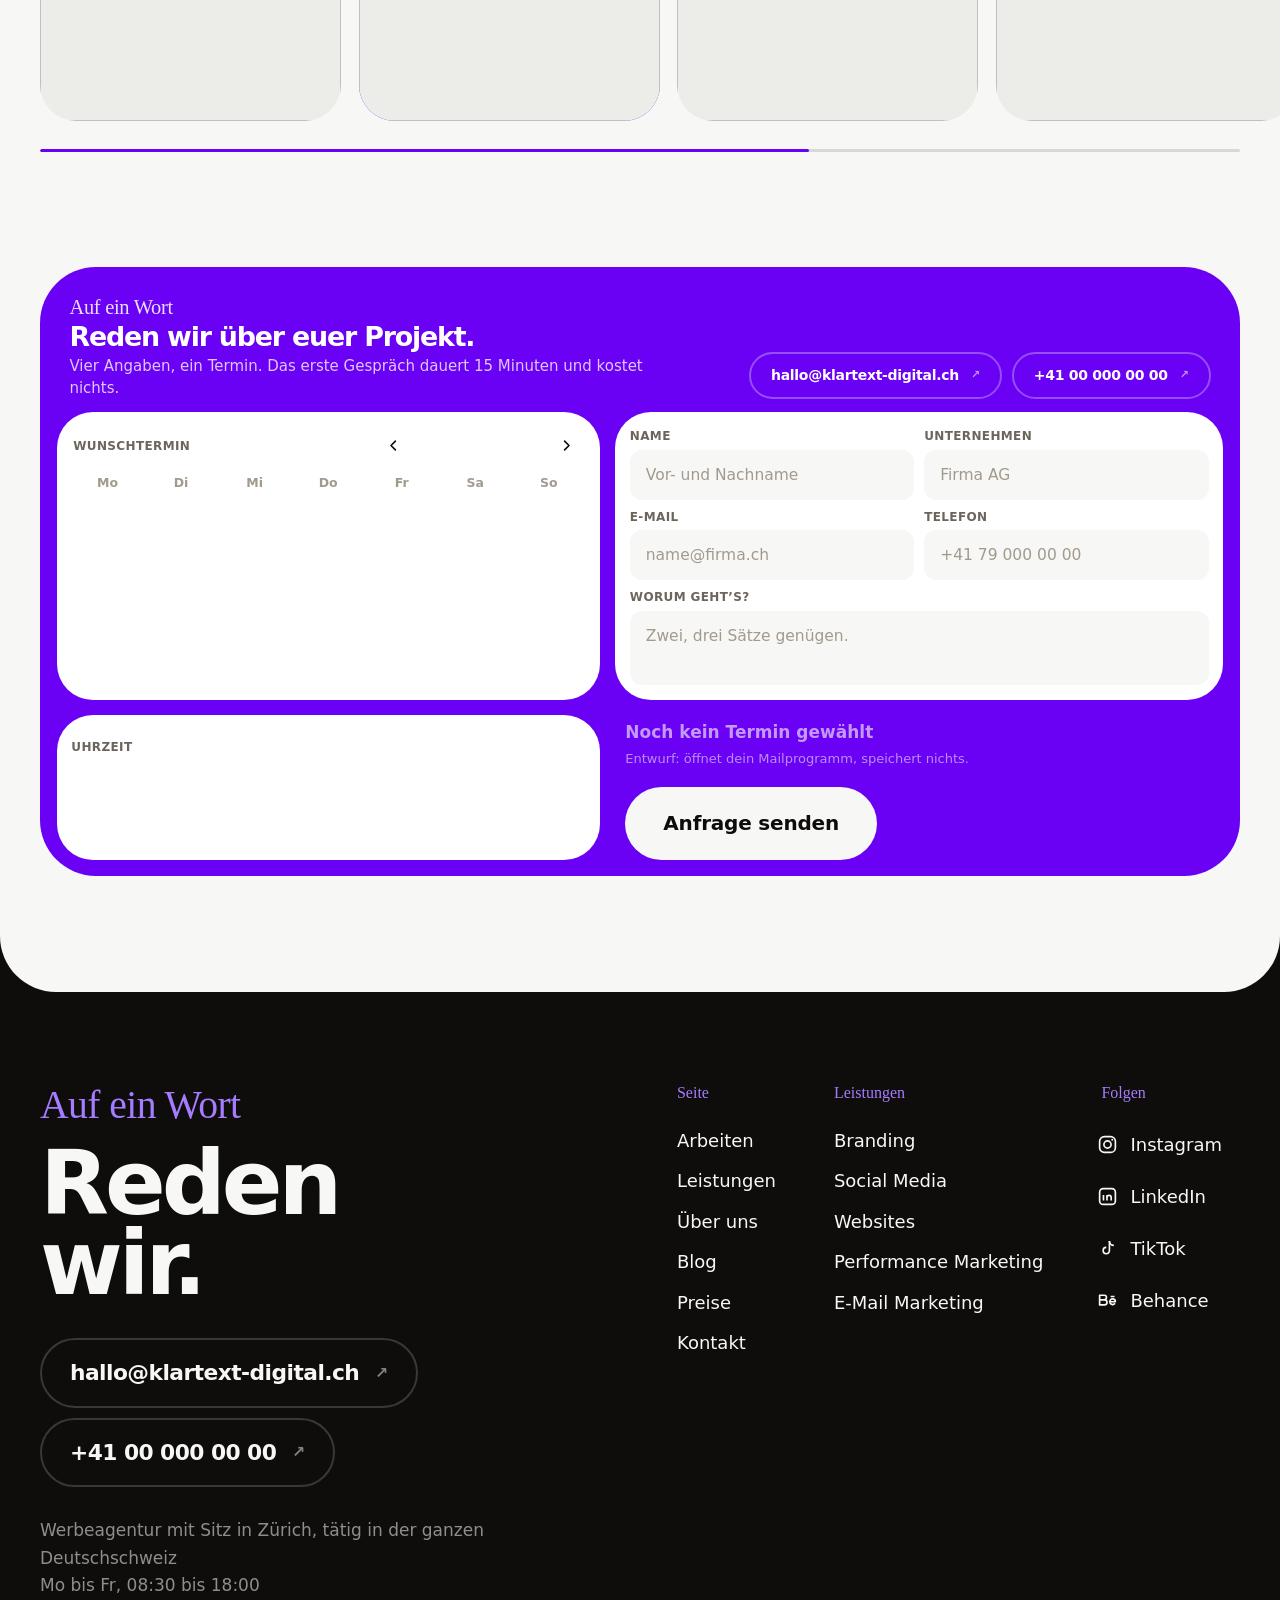
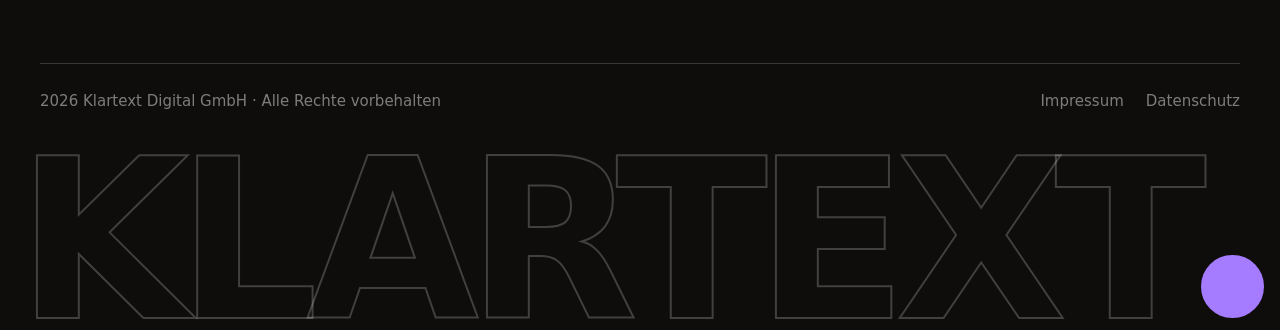
==== commit ad5d549d: "Blog: Lesekarten nach dem Vorbild fastforward.design Aufbau uebernommen (Meta, Titel, Anriss, Verfas" ====
--- a/index.html
+++ b/index.html
@@ -661,22 +661,82 @@
         </a>
       </div>
     </div>
-    <div class="blog__raster">
-      <a class="beitrag" href="blog/rhythmus-statt-kampagne.html" data-rein>
-        <div class="maske"><img src="bilder/hero-1.jpg" alt=""></div>
-        <span class="datum">12. Feb 2026</span>
-        <h3>Rhythmus schlägt Kampagne</h3>
+    <div class="leseband">
+      <div class="leseband__spur" id="leseband">
+      <a class="lese" href="blog/rhythmus-statt-kampagne.html" data-rein>
+        <div class="lese__oben">
+          <p class="lese__meta"><span class="lese__zeit">*1 Min Lesezeit</span><span class="lese__datum">12. Feb 2026</span></p>
+          <h3 class="lese__titel">Rhythmus schlägt Kampagne</h3>
+          <p class="lese__anriss">Kampagnen fühlen sich nach Fortschritt an. Es gibt einen Start, einen Endtermin und danach eine Auswertung. Genau das macht sie so beliebt und so überschätzt.</p>
+          <span class="lese__wer">
+            <img src="bilder/portrait-2.jpg" alt="" loading="lazy">
+            <span><b>Pia</b><i>Marketing Manager</i></span>
+          </span>
+        </div>
+        <div class="lese__bild"><img src="bilder/hero-1.jpg" alt="" loading="lazy"></div>
       </a>
-      <a class="beitrag" href="blog/website-die-arbeitet.html" data-rein>
-        <div class="maske"><img src="bilder/hero-2.jpg" alt=""></div>
-        <span class="datum">28. Jan 2026</span>
-        <h3>Woran man eine Website misst</h3>
+      <a class="lese lese--akzent" href="blog/website-die-arbeitet.html" data-rein>
+        <div class="lese__oben">
+          <p class="lese__meta"><span class="lese__zeit">*1 Min Lesezeit</span><span class="lese__datum">28. Jan 2026</span></p>
+          <h3 class="lese__titel">Woran man eine Website misst</h3>
+          <p class="lese__anriss">Die häufigste Frage nach einem Relaunch ist "Wie findet ihr sie?". Die nützlichere wäre: "Was soll hier passieren, und passiert es?"</p>
+          <span class="lese__wer">
+            <img src="bilder/portrait-5.jpg" alt="" loading="lazy">
+            <span><b>Reto</b><i>Digital Strategist</i></span>
+          </span>
+        </div>
+        <div class="lese__bild"><img src="bilder/hero-2.jpg" alt="" loading="lazy"></div>
       </a>
-      <a class="beitrag" href="blog/marke-am-anfang.html" data-rein>
-        <div class="maske"><img src="bilder/hero-3.jpg" alt=""></div>
-        <span class="datum">14. Jan 2026</span>
-        <h3>Wie viel Marke braucht ein Start?</h3>
+      <a class="lese" href="blog/marke-am-anfang.html" data-rein>
+        <div class="lese__oben">
+          <p class="lese__meta"><span class="lese__zeit">*1 Min Lesezeit</span><span class="lese__datum">14. Jan 2026</span></p>
+          <h3 class="lese__titel">Wie viel Marke braucht ein Start?</h3>
+          <p class="lese__anriss">Junge Unternehmen stecken oft Monate in ein Erscheinungsbild, bevor sie wissen, was sie verkaufen. Das ist teuer und meistens für die Tonne, weil sich in den ersten zwei Jahren fast alles noch einmal ändert.</p>
+          <span class="lese__wer">
+            <img src="bilder/portrait-1.jpg" alt="" loading="lazy">
+            <span><b>Auftraggeber</b><i>Gründer</i></span>
+          </span>
+        </div>
+        <div class="lese__bild"><img src="bilder/hero-3.jpg" alt="" loading="lazy"></div>
       </a>
+      <a class="lese" href="blog/wettbewerb-gewinnen.html" data-rein>
+        <div class="lese__oben">
+          <p class="lese__meta"><span class="lese__zeit">*1 Min Lesezeit</span><span class="lese__datum">16. Dez 2025</span></p>
+          <h3 class="lese__titel">Wie grosse Marken den Wettbewerb gewinnen</h3>
+          <p class="lese__anriss">Wer alles für alle sein will, bleibt bei niemandem hängen. Die Marken, die vorne stehen, haben meist nicht das grösste Budget, sondern die klarste Antwort auf die Frage, wofür sie stehen.</p>
+          <span class="lese__wer">
+            <img src="bilder/portrait-1.jpg" alt="" loading="lazy">
+            <span><b>Auftraggeber</b><i>Gründer</i></span>
+          </span>
+        </div>
+        <div class="lese__bild"><img src="bilder/blog-1.jpg" alt="" loading="lazy"></div>
+      </a>
+      <a class="lese" href="blog/kluge-marken-wachsen.html" data-rein>
+        <div class="lese__oben">
+          <p class="lese__meta"><span class="lese__zeit">*1 Min Lesezeit</span><span class="lese__datum">9. Dez 2025</span></p>
+          <h3 class="lese__titel">Warum kluge Marken schneller wachsen</h3>
+          <p class="lese__anriss">Ein Markensystem ist kein Selbstzweck. Sein Nutzen zeigt sich im Alltag: Wenn klar ist, welche Farbe, welcher Ton, welches Bild, dann dauert ein Post zwanzig Minuten statt zwei Stunden.</p>
+          <span class="lese__wer">
+            <img src="bilder/portrait-4.jpg" alt="" loading="lazy">
+            <span><b>Mara</b><i>Project Manager</i></span>
+          </span>
+        </div>
+        <div class="lese__bild"><img src="bilder/blog-2.jpg" alt="" loading="lazy"></div>
+      </a>
+      <a class="lese" href="blog/vorne-bleiben.html" data-rein>
+        <div class="lese__oben">
+          <p class="lese__meta"><span class="lese__zeit">*1 Min Lesezeit</span><span class="lese__datum">2. Dez 2025</span></p>
+          <h3 class="lese__titel">Der echte Grund, warum Marken vorne bleiben</h3>
+          <p class="lese__anriss">Die meisten Auftritte scheitern nicht am Konzept, sondern am dritten Monat. Der Start ist gut besetzt, dann kommt das Tagesgeschäft, und der Plan liegt in einer Schublade.</p>
+          <span class="lese__wer">
+            <img src="bilder/portrait-6.jpg" alt="" loading="lazy">
+            <span><b>Amir</b><i>Content Creator</i></span>
+          </span>
+        </div>
+        <div class="lese__bild"><img src="bilder/blog-3.jpg" alt="" loading="lazy"></div>
+      </a>
+      </div>
+      <div class="leseband__leiste" aria-hidden="true"><span class="leseband__lauf"></span></div>
     </div>
   </section>
 
@@ -820,5 +880,6 @@
 <script src="bewegung.js"></script>
 <script src="zeiger.js"></script>
   <script src="handy.js"></script>
+  <script src="leseband.js"></script>
 </body>
 </html>
--- a/stil.css
+++ b/stil.css
@@ -1254,7 +1254,8 @@
 /* Das Grossbild hing frei: oben 110 px zum Titel, unten 4 px zum Text.
    Der Rhythmus der Seite ist 44 px unter dem Titel und var(--sec)
    zwischen den Bloecken — hier stand es ausserhalb dieses Systems. */
-.fall__gross{max-width:1520px;margin-top:0;margin-bottom:var(--sec)}
+.fall__gross{max-width:1520px;margin-top:0;
+  margin-bottom:clamp(44px,4.6vw,84px)}
 .fall__frage{font-size:clamp(21px,1.8vw,29px);letter-spacing:-.03em;margin:0 0 9px}
 .unter__text .fall__frage:not(:first-child){margin-top:1.5em}
 .fall__fakten{background:var(--creme-3);border-radius:var(--r-mittel);
@@ -1743,3 +1744,188 @@
   .zeiger__ring{transition:opacity .6s}
 }
 @media (hover:none),(pointer:coarse){ .zeiger{display:none} }
+
+
+/* ── Fallseite: Ziele und Herausforderungen ──────────────────── */
+.fzk{max-width:1520px;margin:var(--sec) auto 0;padding:0 var(--pad)}
+.fzk__raster{display:grid;grid-template-columns:repeat(2,minmax(0,1fr));
+  gap:clamp(14px,1.5vw,24px);margin-top:clamp(26px,3vw,44px)}
+@media (max-width:820px){ .fzk__raster{grid-template-columns:1fr} }
+.fzk__karte{background:var(--creme-3);border-radius:var(--r-gross);
+  padding:clamp(24px,2.6vw,42px);display:grid;align-content:start;
+  gap:clamp(8px,.9vw,14px)}
+/* Die Herkunft steht als Wort da, nicht als Farbe allein — Farbe
+   allein unterscheidet fuer niemanden, der sie nicht sieht. */
+.fzk__marke{font-family:'Rock Salt',cursive;font-size:15px;
+  color:var(--violett-tief,var(--violett))}
+.fzk__karte--frage .fzk__marke{color:var(--grau)}
+.fzk__karte h3{font-size:clamp(20px,1.7vw,27px);letter-spacing:-.03em;
+  line-height:1.15;margin:0}
+.fzk__karte p{font-size:clamp(16px,1.15vw,19px);line-height:1.55;
+  color:var(--grau);margin:0}
+
+/* ── Fallseite: Reels ────────────────────────────────────────── */
+.reels{max-width:1520px;margin:var(--sec) auto 0;padding:0 var(--pad)}
+.reels__reihe{display:grid;grid-template-columns:repeat(4,minmax(0,1fr));
+  gap:clamp(12px,1.3vw,22px);margin-top:clamp(26px,3vw,44px)}
+/* Zwei statt vier: dann darf jeder Film groesser stehen. */
+.reels__reihe--zwei{grid-template-columns:repeat(2,minmax(0,1fr));
+  max-width:840px}
+@media (max-width:1000px){ .reels__reihe{grid-template-columns:repeat(2,1fr)} }
+@media (max-width:560px){
+  .reels__reihe,.reels__reihe--zwei{grid-template-columns:1fr}
+}
+.reel{position:relative;margin:0;display:grid;gap:14px}
+.reel video{width:100%;aspect-ratio:9/16;object-fit:cover;display:block;
+  border-radius:var(--r-gross);background:var(--creme-2);cursor:pointer}
+.reel figcaption{display:grid;gap:2px}
+.reel figcaption b{font-size:clamp(16px,1.2vw,19px);letter-spacing:-.02em}
+.reel figcaption span{font-size:15px;color:var(--grau)}
+
+/* Tonschalter. Ohne Klick laeuft kein Ton — das schreibt der Browser
+   so vor, und es ist auch richtig so. */
+.reel__ton{position:absolute;top:14px;right:14px;width:42px;height:42px;
+  display:grid;place-items:center;border-radius:50%;
+  background:rgb(14 13 11 / .55);color:#fff;border:0;cursor:pointer;
+  transition:background-color var(--t-knopf) var(--kurve-rein),
+    transform var(--t-knopf) var(--kurve-rein)}
+.reel__ton:hover,.reel__ton:focus-visible{background:rgb(14 13 11 / .8);
+  transform:scale(1.08)}
+.reel__ton svg{width:21px;height:21px;fill:none;stroke:currentColor;
+  stroke-width:1.9;stroke-linecap:round;stroke-linejoin:round}
+.reel__horn{fill:currentColor;stroke:none}
+/* Stumm: Kreuz sichtbar, Wellen weg. Mit Ton umgekehrt. */
+.reel__welle{opacity:0}
+.reel__kreuz{opacity:1}
+.reel.tont .reel__welle{opacity:1}
+.reel.tont .reel__kreuz{opacity:0}
+.reel.tont .reel__ton{background:var(--violett);color:var(--tinte)}
+
+/* ── Fallseite: Film im Lesefluss ────────────────────────────── */
+/* Ein Hochformat-Film neben Text wird schnell riesig: 0,62 der Spalte
+   waren 560 px breit und damit fast tausend hoch — hoeher als der
+   Bildschirm. Deshalb feste Obergrenze statt Spaltenanteil. */
+/* Schmaler als die uebrigen Abschnitte: Text und Hochformat-Film
+   zusammen sind rund 900 px breit — auf 1520 gespannt klaffte in der
+   Mitte ein leeres Feld. */
+.mitfilm{max-width:1180px;margin:var(--sec) auto 0;padding:0 var(--pad);
+  display:grid;grid-template-columns:minmax(0,1fr) auto;
+  gap:clamp(30px,4vw,72px);align-items:center}
+.mitfilm__film{width:clamp(220px,24vw,340px)}
+.mitfilm--links .mitfilm__wort{order:2}
+.mitfilm--links .mitfilm__film{order:1}
+@media (max-width:900px){
+  .mitfilm{grid-template-columns:1fr}
+  .mitfilm--links .mitfilm__wort,.mitfilm--links .mitfilm__film{order:0}
+  .mitfilm__film{max-width:420px}
+}
+.mitfilm__wort h2{font-size:clamp(28px,3.1vw,52px);letter-spacing:-.035em;
+  line-height:1.04;margin:.1em 0 .4em}
+.mitfilm__wort p{font-size:clamp(16px,1.25vw,21px);line-height:1.6;
+  color:var(--grau);max-width:46ch;margin:0 0 .8em}
+.mitfilm__hinweis{font-size:15px !important;color:var(--grau);opacity:.8}
+
+
+/* ── Fallseite: Bildstrecke ──────────────────────────────────── */
+.gal{max-width:1520px;margin:var(--sec) auto 0;padding:0 var(--pad)}
+/* Spaltenlayout statt Raster: die Bilder sind unterschiedlich hoch,
+   im Raster entstuenden Luecken oder Beschnitt. So behaelt jedes sein
+   eigenes Format. */
+.gal__raster{columns:3;column-gap:clamp(12px,1.3vw,22px);
+  margin-top:clamp(26px,3vw,44px)}
+@media (max-width:900px){ .gal__raster{columns:2} }
+@media (max-width:520px){ .gal__raster{columns:1} }
+.gal__stueck{margin:0 0 clamp(12px,1.3vw,22px);break-inside:avoid}
+.gal__stueck img{width:100%;height:auto;display:block;
+  border-radius:var(--r-gross);background:var(--creme-2)}
+
+/* Querformat-Film als Aufmacher */
+.fall__film{position:relative}
+.reel--quer video{aspect-ratio:16/9}
+
+/* Der Aufmacher steht im Kopfbereich, ueber dem Titel. Dessen
+   Seitenpolster gilt bereits — ein eigenes wuerde sich addieren. */
+.unter .fall__gross{max-width:none;padding:0;
+  margin:clamp(18px,2vw,30px) 0 clamp(28px,3.2vw,52px)}
+
+/* ── Blog: Lesekarten ─────────────────────────────────────────
+   Aufbau nach fastforward.design: Meta, Titel, Anriss, Verfasser,
+   Bild buendig am unteren Rand. Uebernommen ist der AUFBAU — Schrift,
+   Farbe, Radien und Dauern bleiben unsere.
+   Eigene Klasse, weil .beitrag auch in Arbeiten und Leistungen steckt. */
+.lese{position:relative;display:grid;grid-template-rows:1fr auto;
+  background:var(--creme-3);border-radius:var(--r-gross);overflow:hidden;
+  color:var(--tinte);text-decoration:none;
+  transition:transform var(--t-knopf) var(--kurve),
+             box-shadow var(--t-flaeche) var(--kurve)}
+.lese:hover{transform:translateY(-4px);box-shadow:0 18px 46px rgb(14 13 11 / .11)}
+/* Der Textteil traegt die Hoehe, damit die Bildkanten aller Karten
+   auf einer Linie liegen — im Vorbild ist genau das der ruhige Teil. */
+.lese__oben{display:grid;grid-template-rows:auto auto 1fr auto;
+  gap:clamp(9px,.9vw,14px);padding:clamp(24px,2.2vw,34px)}
+.lese__meta{display:flex;align-items:baseline;gap:12px;flex-wrap:wrap;margin:0}
+.lese__zeit{font-family:'Rock Salt',cursive;font-size:14px;color:var(--violett-tief)}
+.lese__datum{font-size:14px;color:var(--grau)}
+.lese__titel{font-size:clamp(21px,1.55vw,28px);letter-spacing:-.03em;
+  line-height:1.14;font-weight:800;
+  transition:color var(--t-farbe) var(--kurve)}
+.lese:hover .lese__titel{color:var(--violett-tief)}
+.lese--akzent:hover .lese__titel{color:inherit}
+/* Vier Zeilen Anriss: kuerzer sagt zu wenig, laenger schiebt das Bild
+   aus dem Blick. Der Text ist der erste Absatz des Artikels. */
+.lese__anriss{font-size:clamp(15px,1.05vw,17px);line-height:1.5;color:var(--grau);
+  margin:0;display:-webkit-box;-webkit-box-orient:vertical;
+  -webkit-line-clamp:4;line-clamp:4;overflow:hidden}
+.lese__wer{display:flex;align-items:center;gap:12px;
+  margin-top:clamp(8px,1vw,16px)}
+.lese__wer img{width:44px;height:44px;border-radius:50%;object-fit:cover;
+  flex:0 0 auto;background:var(--creme-2)}
+.lese__wer b{display:block;font-size:15px;font-weight:700;
+  letter-spacing:-.01em;line-height:1.3}
+.lese__wer i{display:block;font-style:normal;font-size:14px;
+  color:var(--grau);line-height:1.3}
+.lese__bild{height:clamp(150px,13vw,200px);overflow:hidden;background:var(--creme-2)}
+.lese__bild img{width:100%;height:100%;object-fit:cover;display:block;
+  transition:transform var(--t-bild) var(--kurve)}
+.lese:hover .lese__bild img{transform:scale(1.06)}
+
+.lese--akzent{background:var(--violett);color:var(--creme)}
+.lese--akzent .lese__zeit{color:var(--violett-zart)}      /* 5.6:1 */
+.lese--akzent .lese__datum,
+.lese--akzent .lese__anriss,
+.lese--akzent .lese__wer i{color:rgb(247 247 245 / .86)}  /* 5.1:1 */
+.lese--akzent .lese__wer img{background:rgb(247 247 245 / .18)}
+
+/* Band auf der Startseite: laeuft nach rechts aus dem Bild.
+   Der negative Rand rechnet vom zentrierten Behaelter bis an den
+   Fensterrand — main hat overflow:clip, es entsteht kein Seiten-
+   Scroll. */
+.leseband{position:relative;max-width:1520px;margin-inline:auto}
+.leseband__spur{display:flex;gap:clamp(14px,1.4vw,24px);
+  overflow-x:auto;overscroll-behavior-x:contain;
+  scroll-snap-type:x proximity;
+  /* Waagerechter Ueberlauf beschneidet auch OBEN und UNTEN. Ohne
+     Luft blieben der Schlagschatten beim Schweben und der Fokus-
+     rahmen an der Kante haengen. Das Polster schafft den Platz, der
+     negative Rand nimmt ihn optisch wieder zurueck. */
+  padding:8px var(--pad) 38px 0;
+  margin:-8px calc(50% - 50vw) -38px 0;
+  scrollbar-width:none;-ms-overflow-style:none;cursor:grab}
+.leseband__spur::-webkit-scrollbar{display:none}
+.leseband__spur.zieht{cursor:grabbing;scroll-snap-type:none}
+.leseband__spur > .lese{flex:0 0 clamp(268px,23.5vw,378px);
+  scroll-snap-align:start}
+/* Waehrend gezogen wird, soll die Karte nicht auch noch anheben */
+.leseband__spur.zieht .lese{transform:none;box-shadow:none}
+.leseband__leiste{height:3px;border-radius:var(--r-pille);
+  background:var(--linie);margin-top:clamp(22px,2.2vw,34px);
+  overflow:hidden}
+.leseband__lauf{display:block;height:100%;border-radius:var(--r-pille);
+  background:var(--violett);width:var(--breit,30%);
+  transform:translateX(var(--weg,0px))}
+
+/* Uebersichtsseite: dieselbe Karte im Gitter */
+.lesegitter{display:grid;grid-template-columns:repeat(3,minmax(0,1fr));
+  gap:clamp(16px,1.6vw,26px)}
+@media (max-width:1040px){ .lesegitter{grid-template-columns:repeat(2,minmax(0,1fr))} }
+@media (max-width:640px){ .lesegitter{grid-template-columns:1fr} }
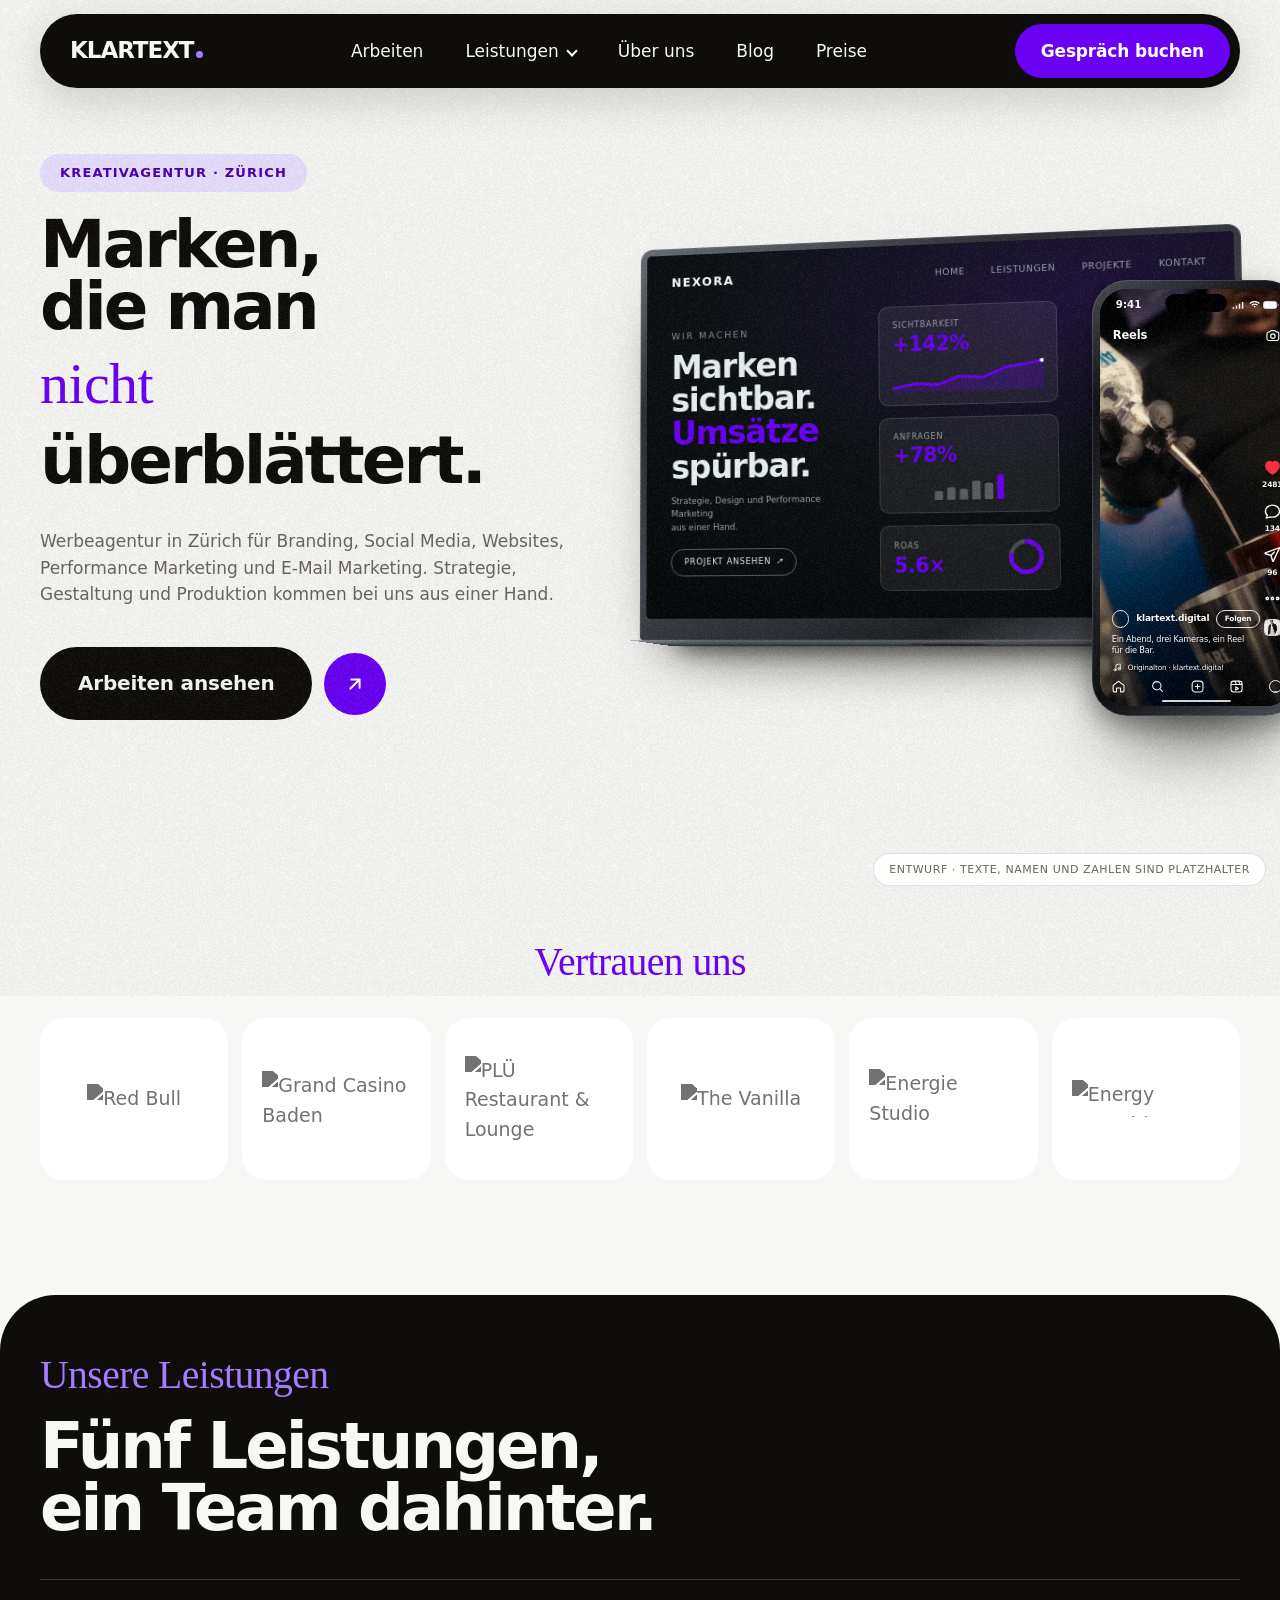
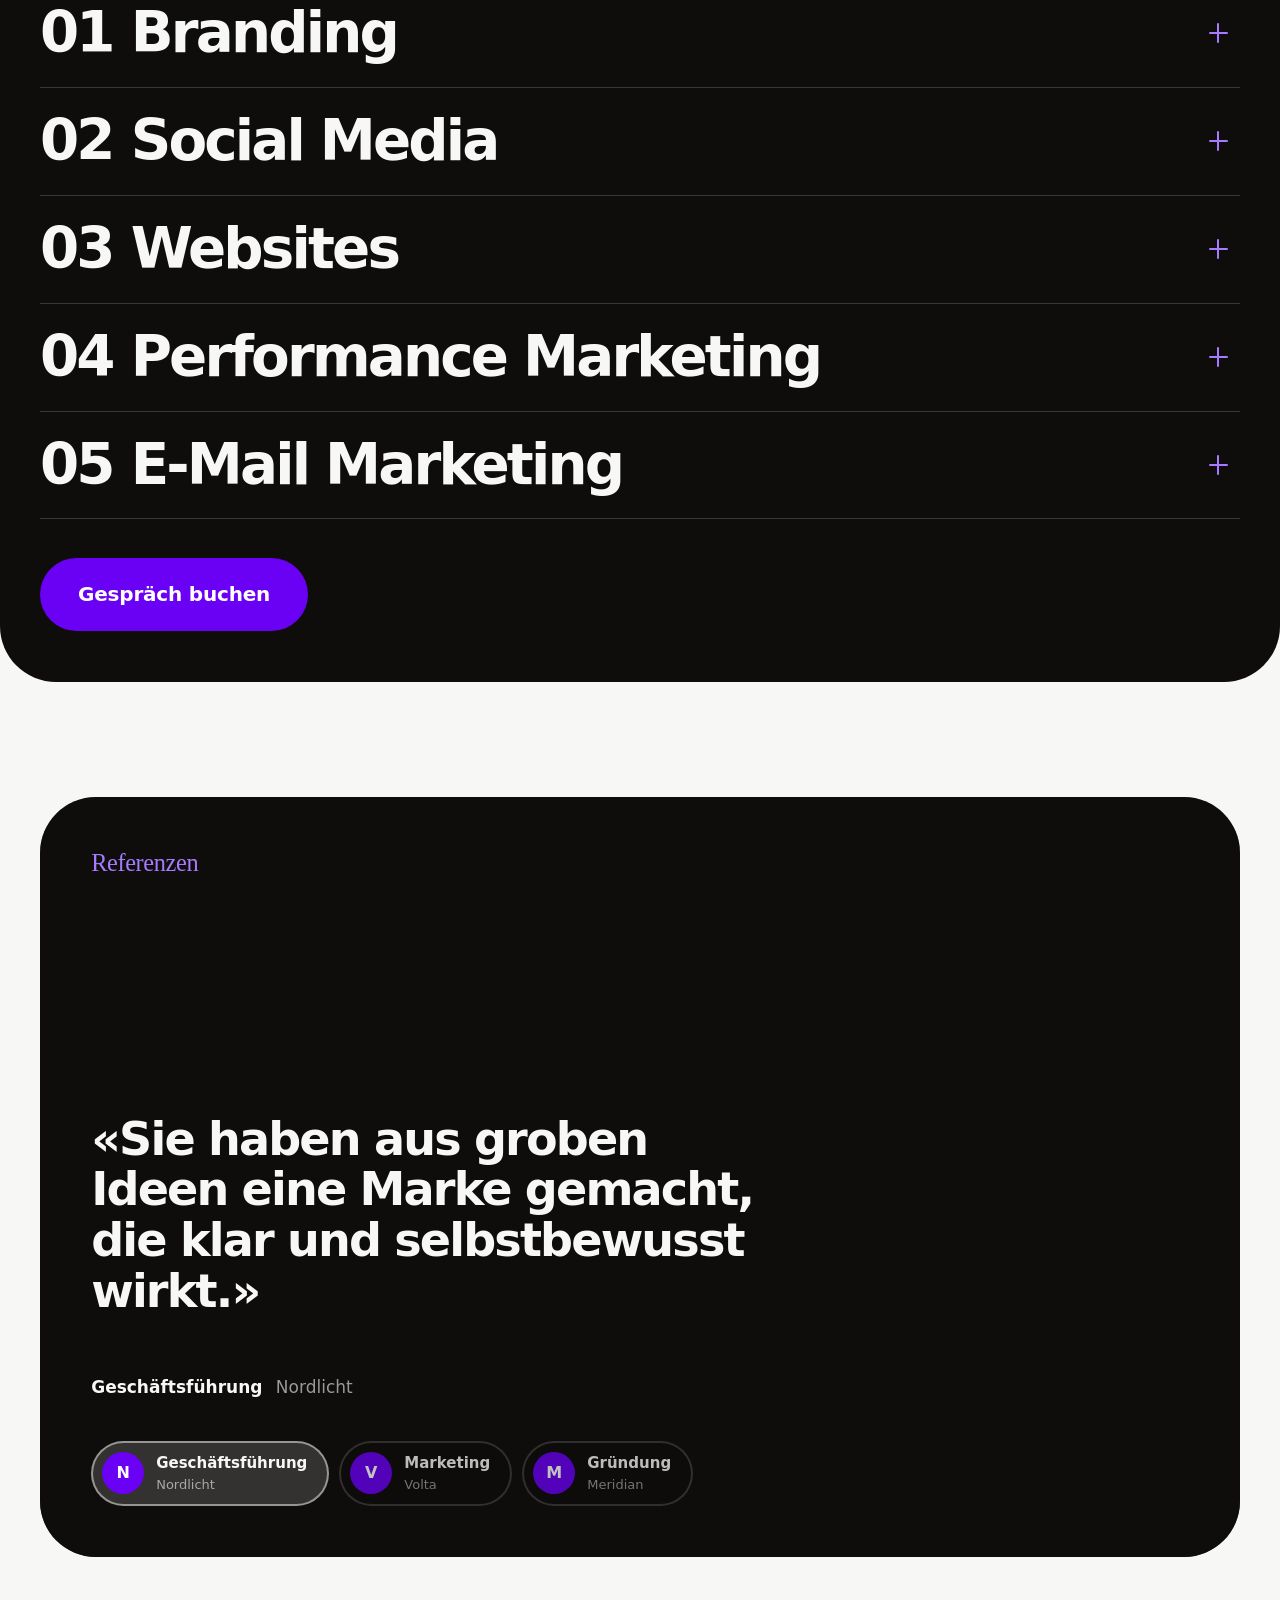
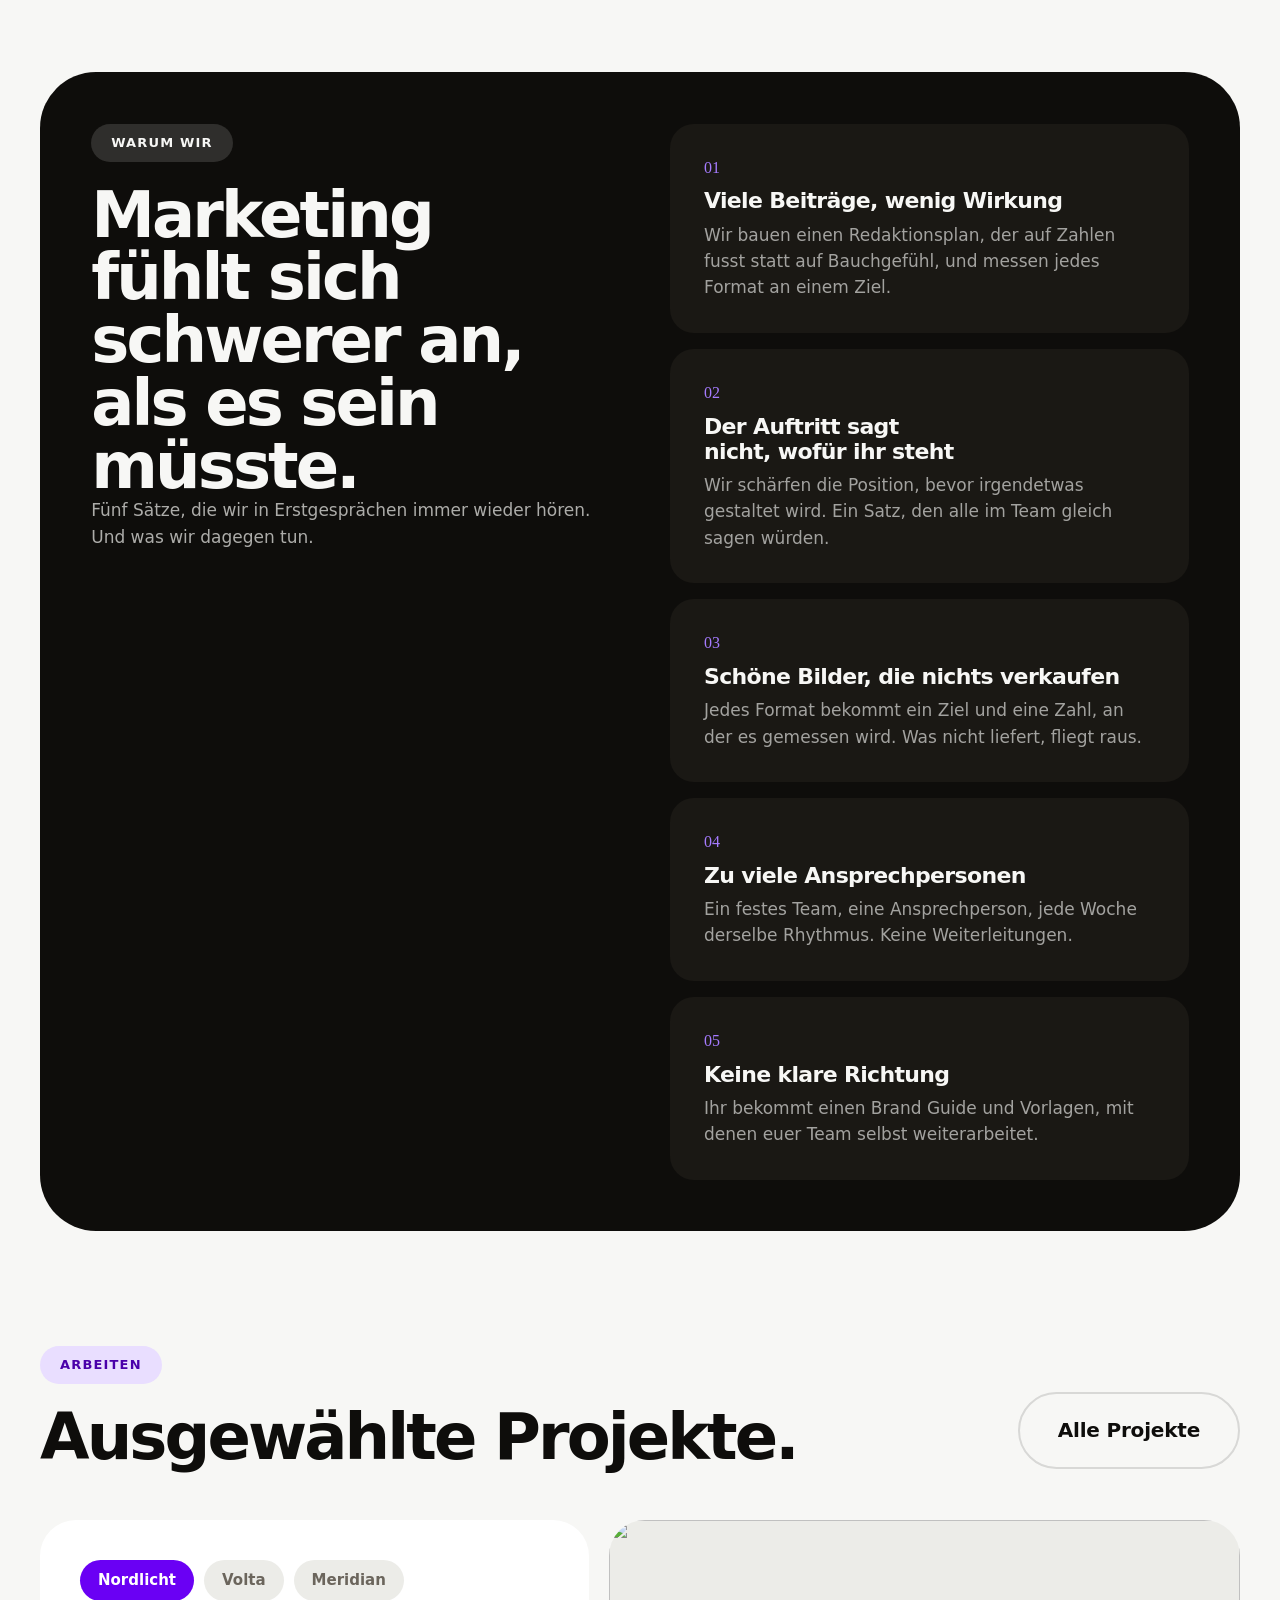
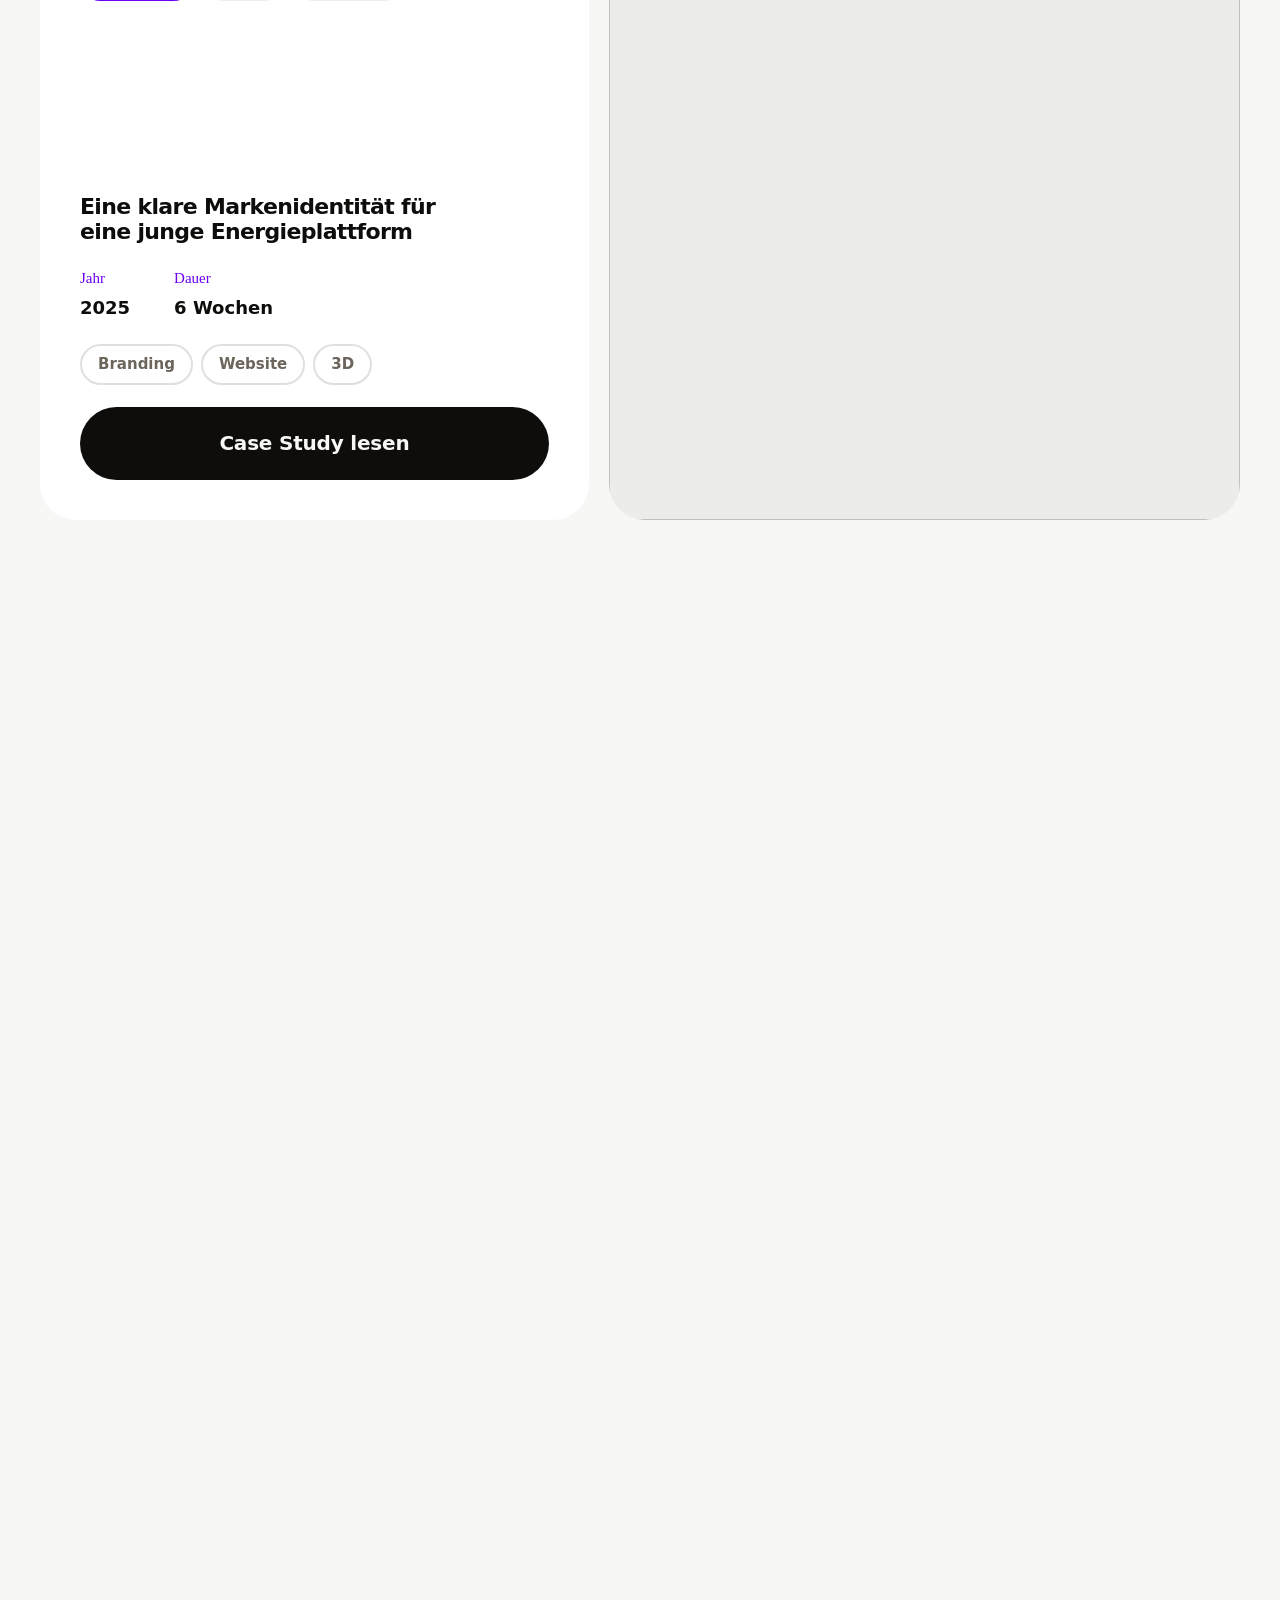
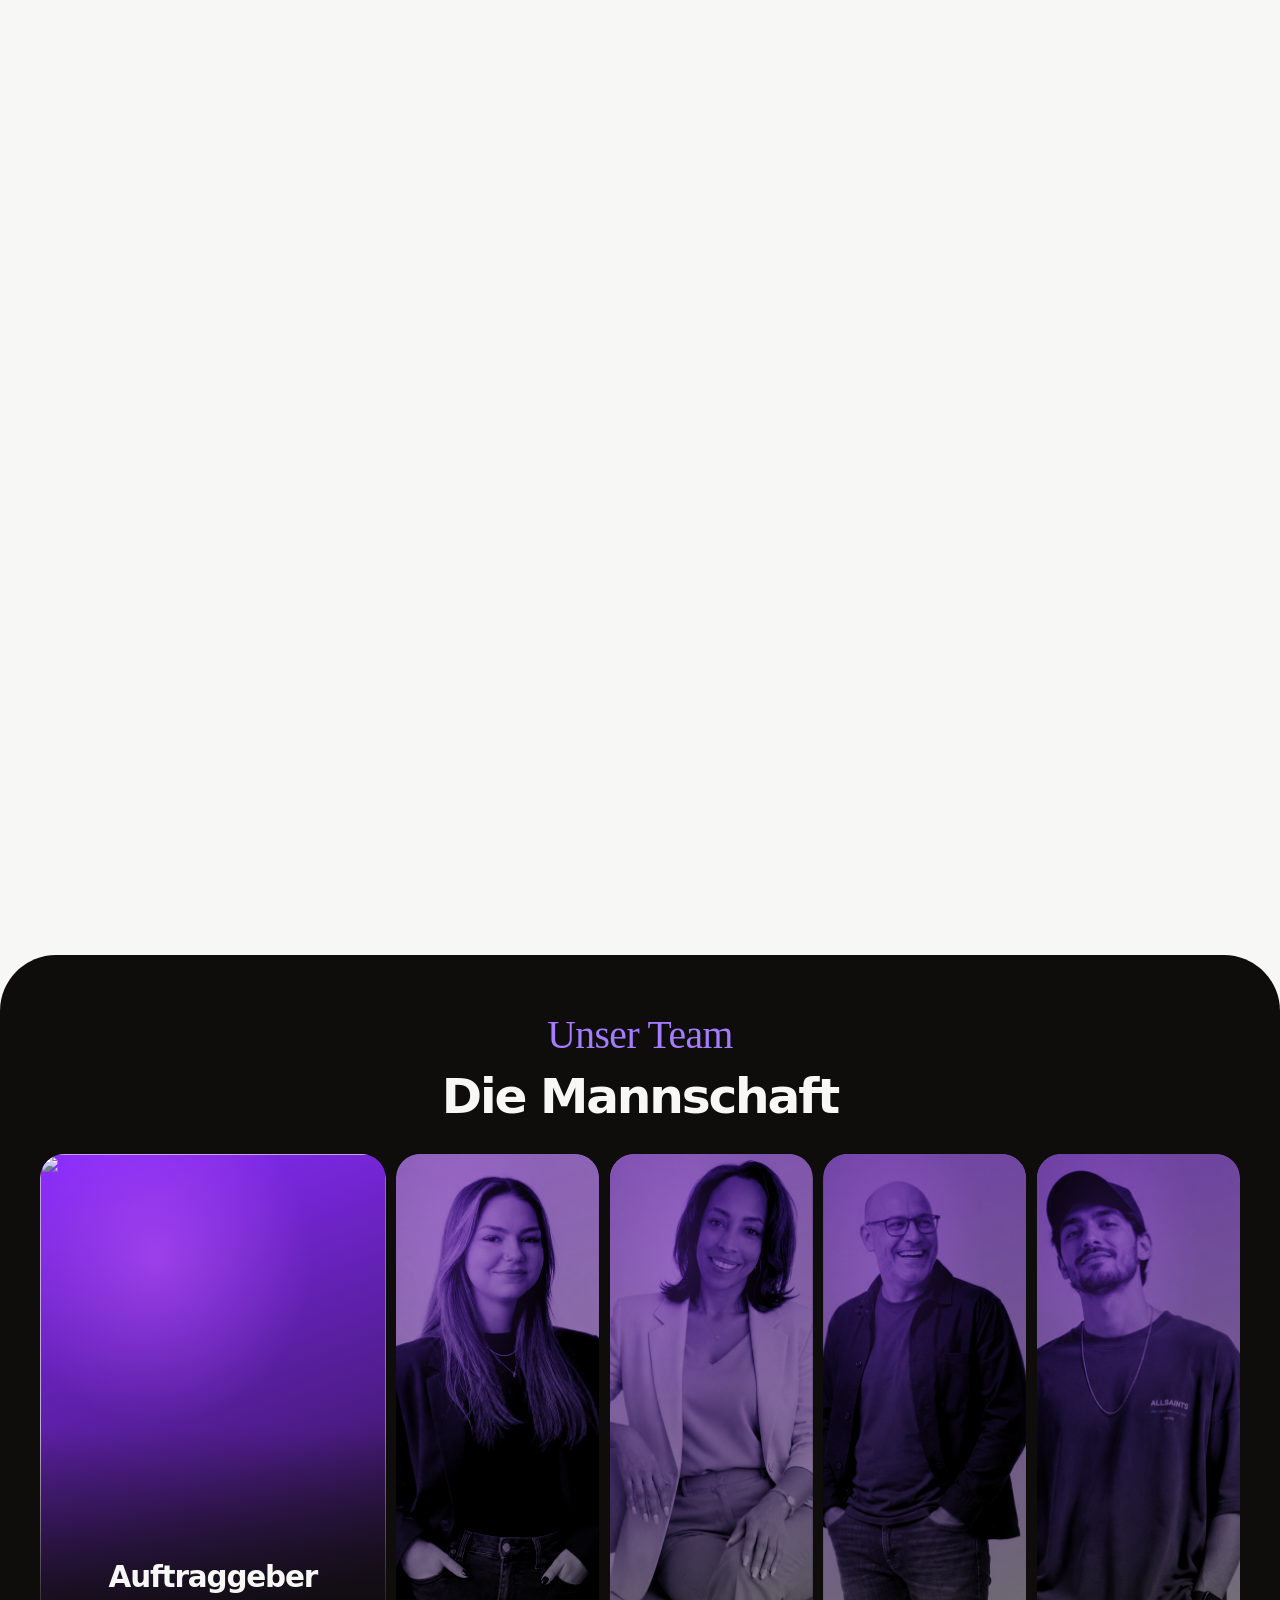
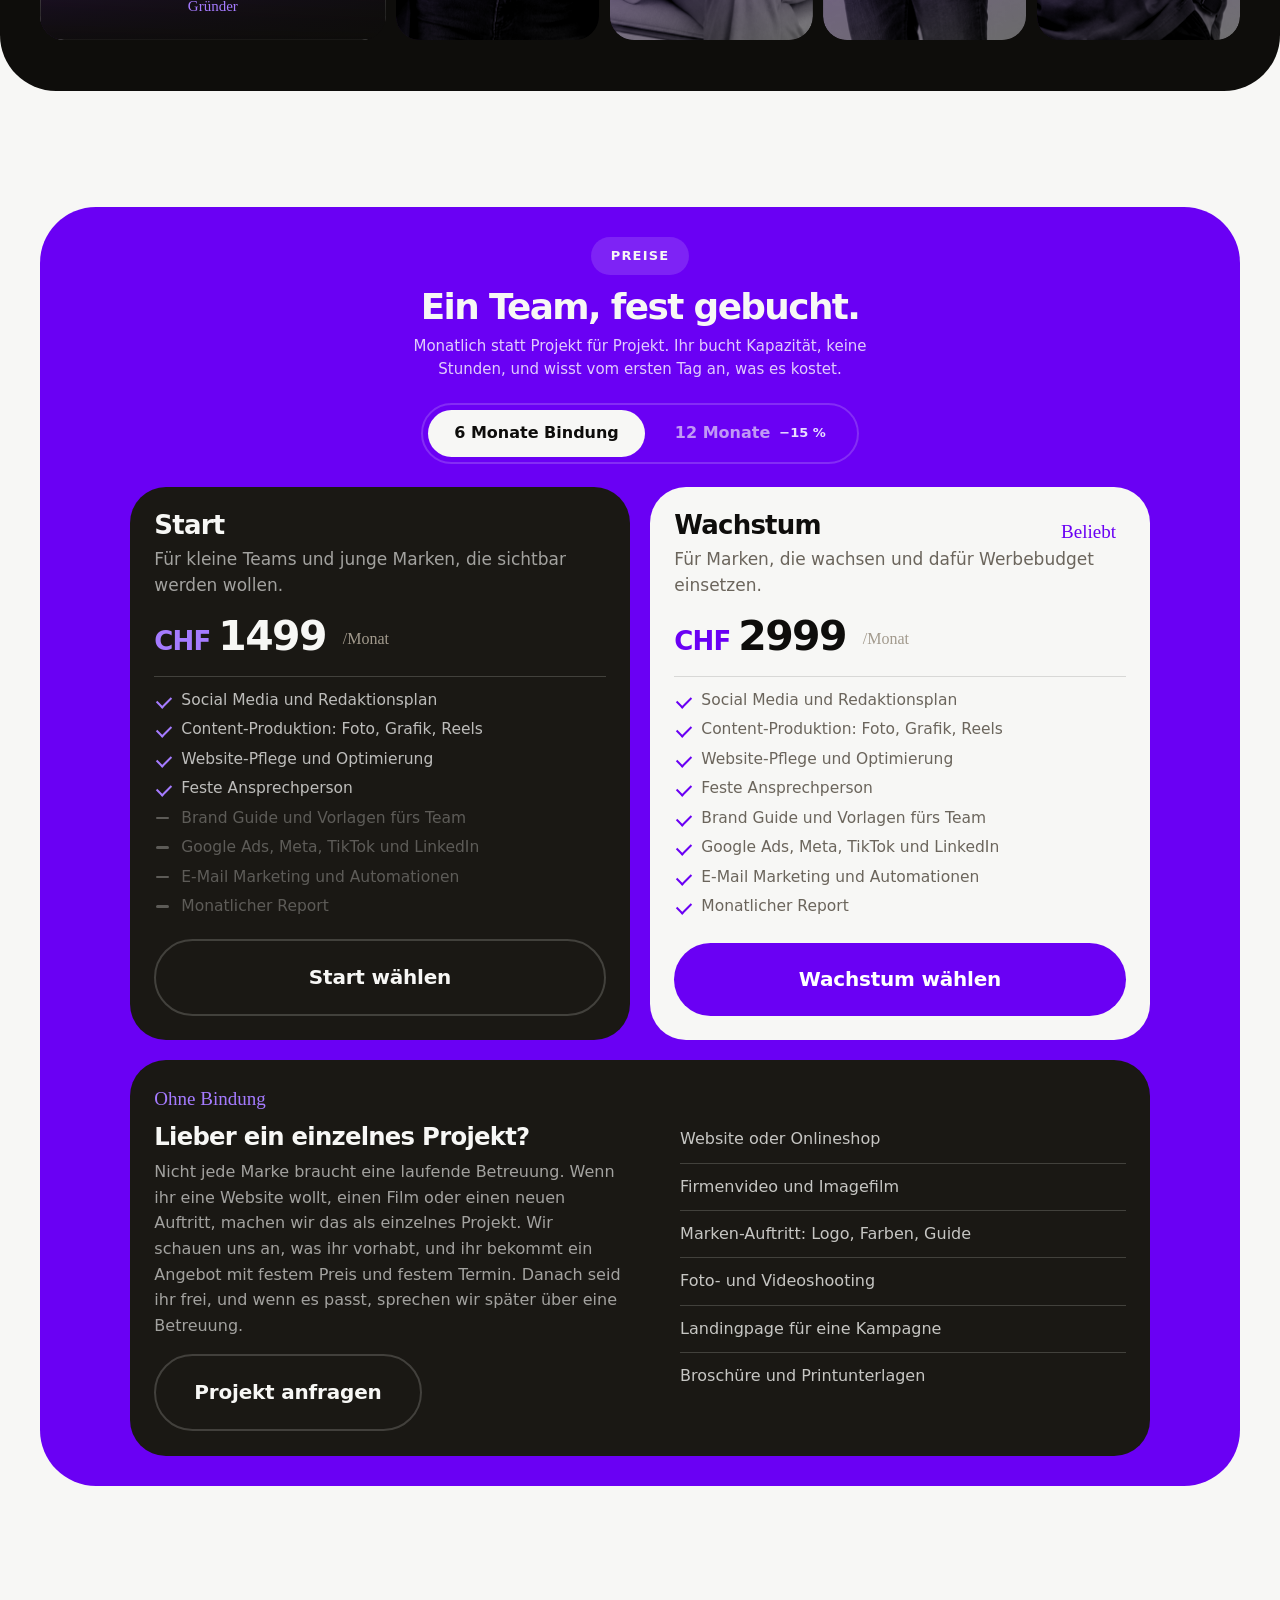
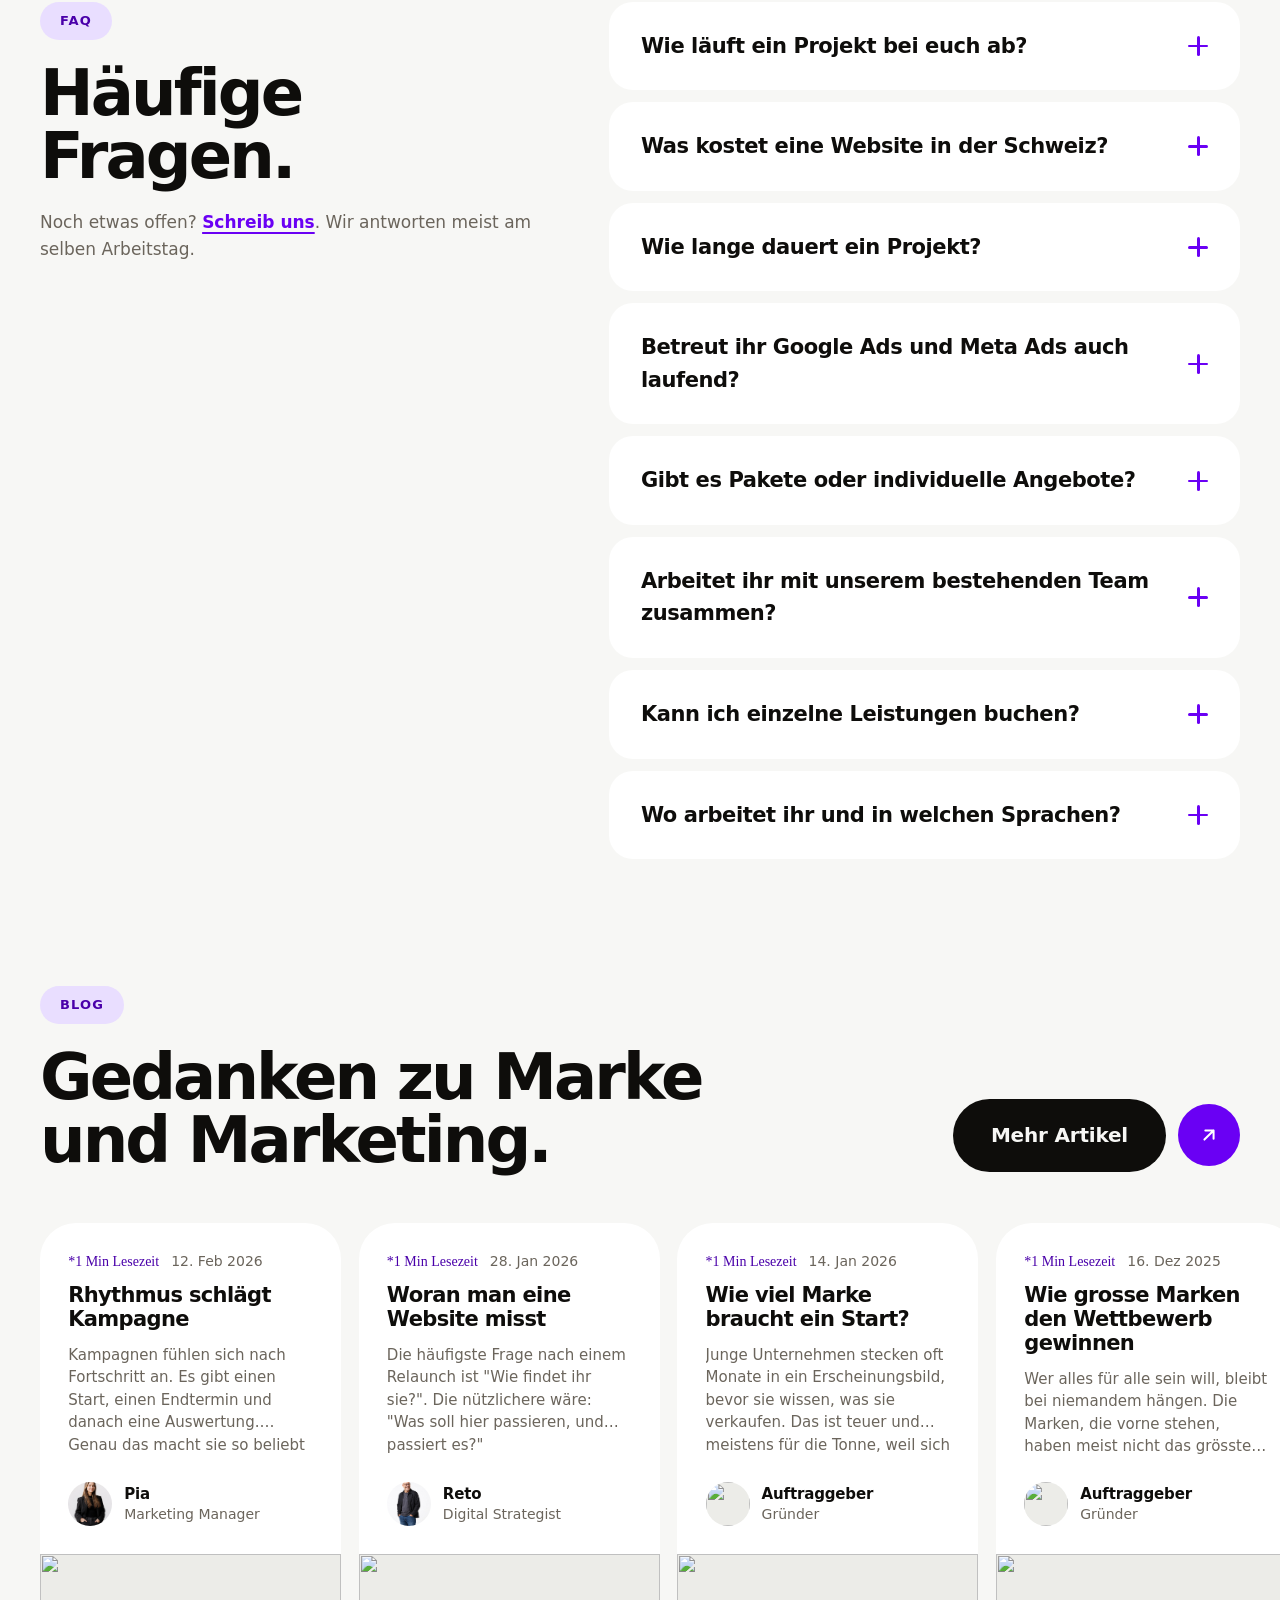
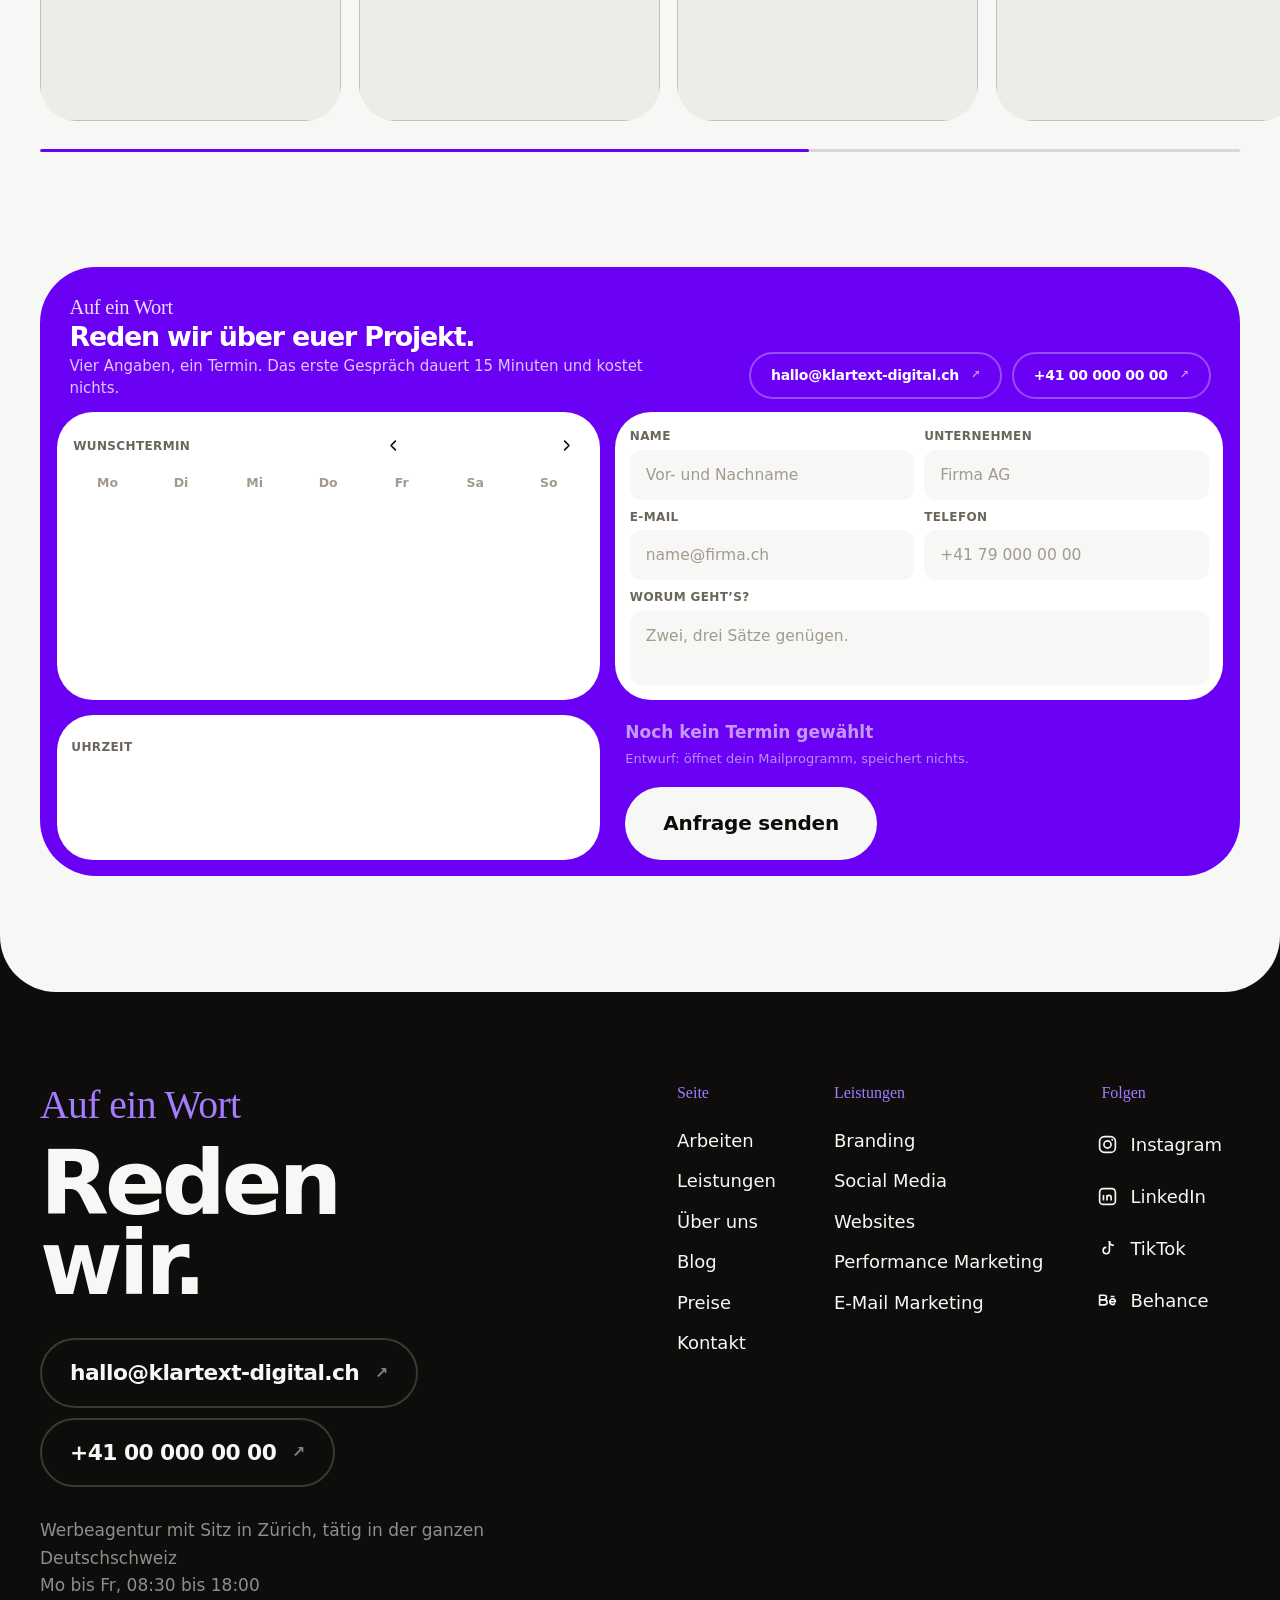
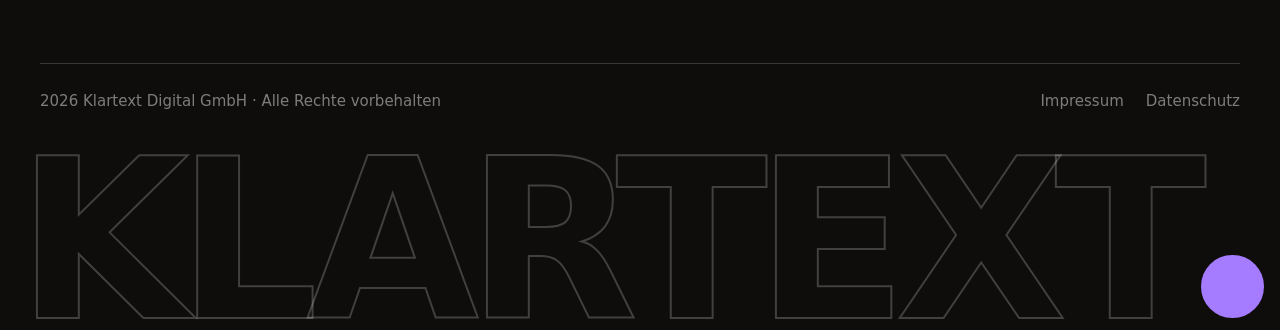
==== commit 271de5c1: "Blog: Akzent nur noch beim Schweben, kein Goldton mehr Im Vorbild traegt eine Karte den Akzent dauer" ====
--- a/index.html
+++ b/index.html
@@ -675,7 +675,7 @@
         </div>
         <div class="lese__bild"><img src="bilder/hero-1.jpg" alt="" loading="lazy"></div>
       </a>
-      <a class="lese lese--akzent" href="blog/website-die-arbeitet.html" data-rein>
+      <a class="lese" href="blog/website-die-arbeitet.html" data-rein>
         <div class="lese__oben">
           <p class="lese__meta"><span class="lese__zeit">*1 Min Lesezeit</span><span class="lese__datum">28. Jan 2026</span></p>
           <h3 class="lese__titel">Woran man eine Website misst</h3>
--- a/stil.css
+++ b/stil.css
@@ -1856,26 +1856,37 @@
 .lese{position:relative;display:grid;grid-template-rows:1fr auto;
   background:var(--creme-3);border-radius:var(--r-gross);overflow:hidden;
   color:var(--tinte);text-decoration:none;
-  transition:transform var(--t-knopf) var(--kurve),
-             box-shadow var(--t-flaeche) var(--kurve)}
-.lese:hover{transform:translateY(-4px);box-shadow:0 18px 46px rgb(14 13 11 / .11)}
+  /* Flaeche und Form im gleichen Tempo — laufen sie verschieden
+     schnell, faellt der Versatz auf. Gleiche Regel wie bei den
+     Knoepfen, nur mit der Dauer fuer grosse Flaechen. */
+  transition:transform var(--t-flaeche) var(--kurve),
+             box-shadow var(--t-flaeche) var(--kurve),
+             background var(--t-flaeche) var(--kurve),
+             color var(--t-flaeche) var(--kurve)}
+.lese:hover,.lese:focus-visible{transform:translateY(-4px);
+  box-shadow:0 18px 46px rgb(14 13 11 / .13)}
 /* Der Textteil traegt die Hoehe, damit die Bildkanten aller Karten
    auf einer Linie liegen — im Vorbild ist genau das der ruhige Teil. */
 .lese__oben{display:grid;grid-template-rows:auto auto 1fr auto;
   gap:clamp(9px,.9vw,14px);padding:clamp(24px,2.2vw,34px)}
 .lese__meta{display:flex;align-items:baseline;gap:12px;flex-wrap:wrap;margin:0}
-.lese__zeit{font-family:'Rock Salt',cursive;font-size:14px;color:var(--violett-tief)}
-.lese__datum{font-size:14px;color:var(--grau)}
+/* Handschrift auf weisser Karte: in der violetten Fassung das tiefe
+   Violett der Marke. In der Bernstein-Fassung waere das Gegenstueck
+   ein abgedunkeltes Gold — eine Farbe, die es in der Marke nicht
+   gibt. Dort steht die Zeile deshalb in Tinte. */
+.lese__zeit{font-family:'Rock Salt',cursive;font-size:14px;color:var(--violett-tief);
+  transition:color var(--t-flaeche) var(--kurve)}
+.lese__datum{font-size:14px;color:var(--grau);
+  transition:color var(--t-flaeche) var(--kurve)}
 .lese__titel{font-size:clamp(21px,1.55vw,28px);letter-spacing:-.03em;
   line-height:1.14;font-weight:800;
-  transition:color var(--t-farbe) var(--kurve)}
-.lese:hover .lese__titel{color:var(--violett-tief)}
-.lese--akzent:hover .lese__titel{color:inherit}
+  transition:color var(--t-flaeche) var(--kurve)}
 /* Vier Zeilen Anriss: kuerzer sagt zu wenig, laenger schiebt das Bild
    aus dem Blick. Der Text ist der erste Absatz des Artikels. */
 .lese__anriss{font-size:clamp(15px,1.05vw,17px);line-height:1.5;color:var(--grau);
   margin:0;display:-webkit-box;-webkit-box-orient:vertical;
-  -webkit-line-clamp:4;line-clamp:4;overflow:hidden}
+  -webkit-line-clamp:4;line-clamp:4;overflow:hidden;
+  transition:color var(--t-flaeche) var(--kurve)}
 .lese__wer{display:flex;align-items:center;gap:12px;
   margin-top:clamp(8px,1vw,16px)}
 .lese__wer img{width:44px;height:44px;border-radius:50%;object-fit:cover;
@@ -1883,18 +1894,20 @@
 .lese__wer b{display:block;font-size:15px;font-weight:700;
   letter-spacing:-.01em;line-height:1.3}
 .lese__wer i{display:block;font-style:normal;font-size:14px;
-  color:var(--grau);line-height:1.3}
+  color:var(--grau);line-height:1.3;
+  transition:color var(--t-flaeche) var(--kurve)}
 .lese__bild{height:clamp(150px,13vw,200px);overflow:hidden;background:var(--creme-2)}
 .lese__bild img{width:100%;height:100%;object-fit:cover;display:block;
   transition:transform var(--t-bild) var(--kurve)}
 .lese:hover .lese__bild img{transform:scale(1.06)}
 
-.lese--akzent{background:var(--violett);color:var(--creme)}
-.lese--akzent .lese__zeit{color:var(--violett-zart)}      /* 5.6:1 */
-.lese--akzent .lese__datum,
-.lese--akzent .lese__anriss,
-.lese--akzent .lese__wer i{color:rgb(247 247 245 / .86)}  /* 5.1:1 */
-.lese--akzent .lese__wer img{background:rgb(247 247 245 / .18)}
+.lese:hover,.lese:focus-visible{background:var(--violett);color:var(--creme)}
+.lese:hover .lese__titel,.lese:focus-visible .lese__titel{color:var(--creme)}
+.lese:hover .lese__zeit,.lese:focus-visible .lese__zeit{color:var(--violett-zart)}   /* 5.6:1 */
+.lese:hover .lese__datum,.lese:hover .lese__anriss,.lese:hover .lese__wer i,
+.lese:focus-visible .lese__datum,.lese:focus-visible .lese__anriss,
+.lese:focus-visible .lese__wer i{color:rgb(247 247 245 / .86)}                       /* 5.1:1 */
+.lese:hover .lese__wer img{background:rgb(247 247 245 / .18)}
 
 /* Band auf der Startseite: laeuft nach rechts aus dem Bild.
    Der negative Rand rechnet vom zentrierten Behaelter bis an den
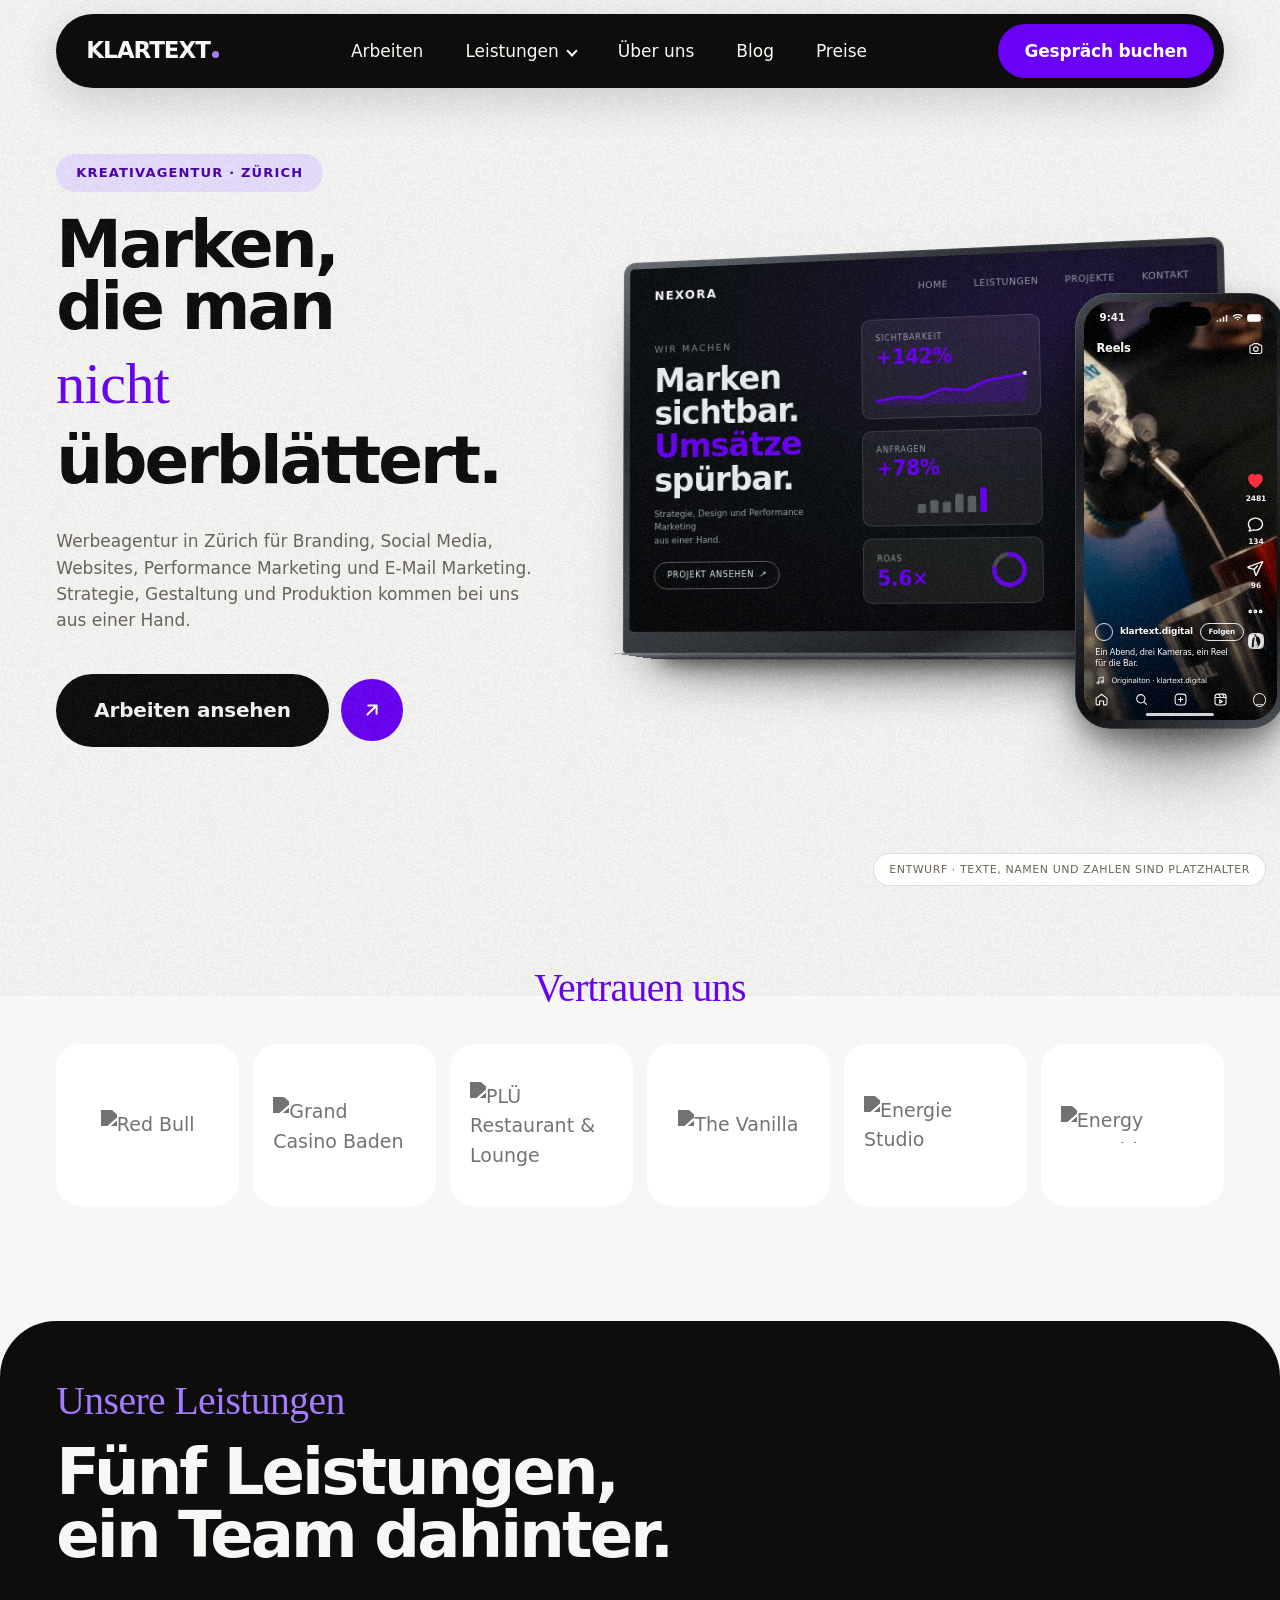
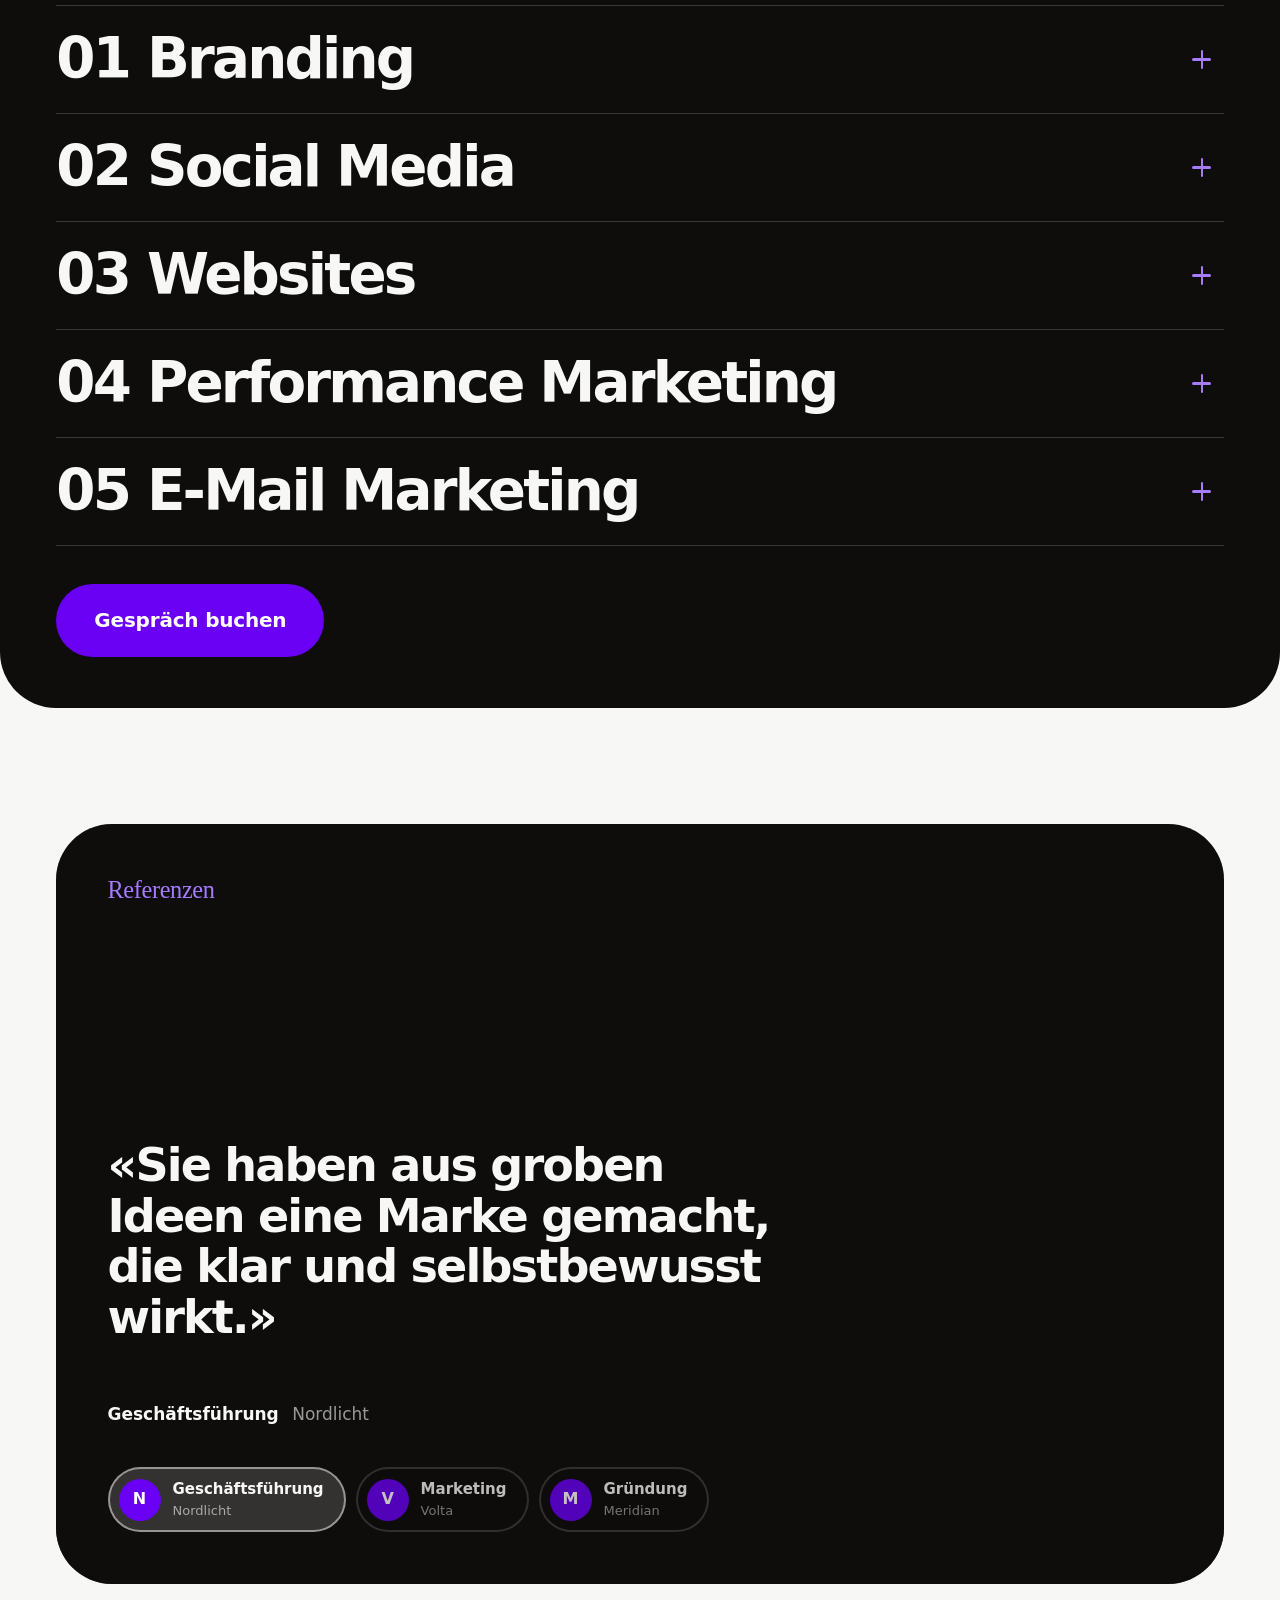
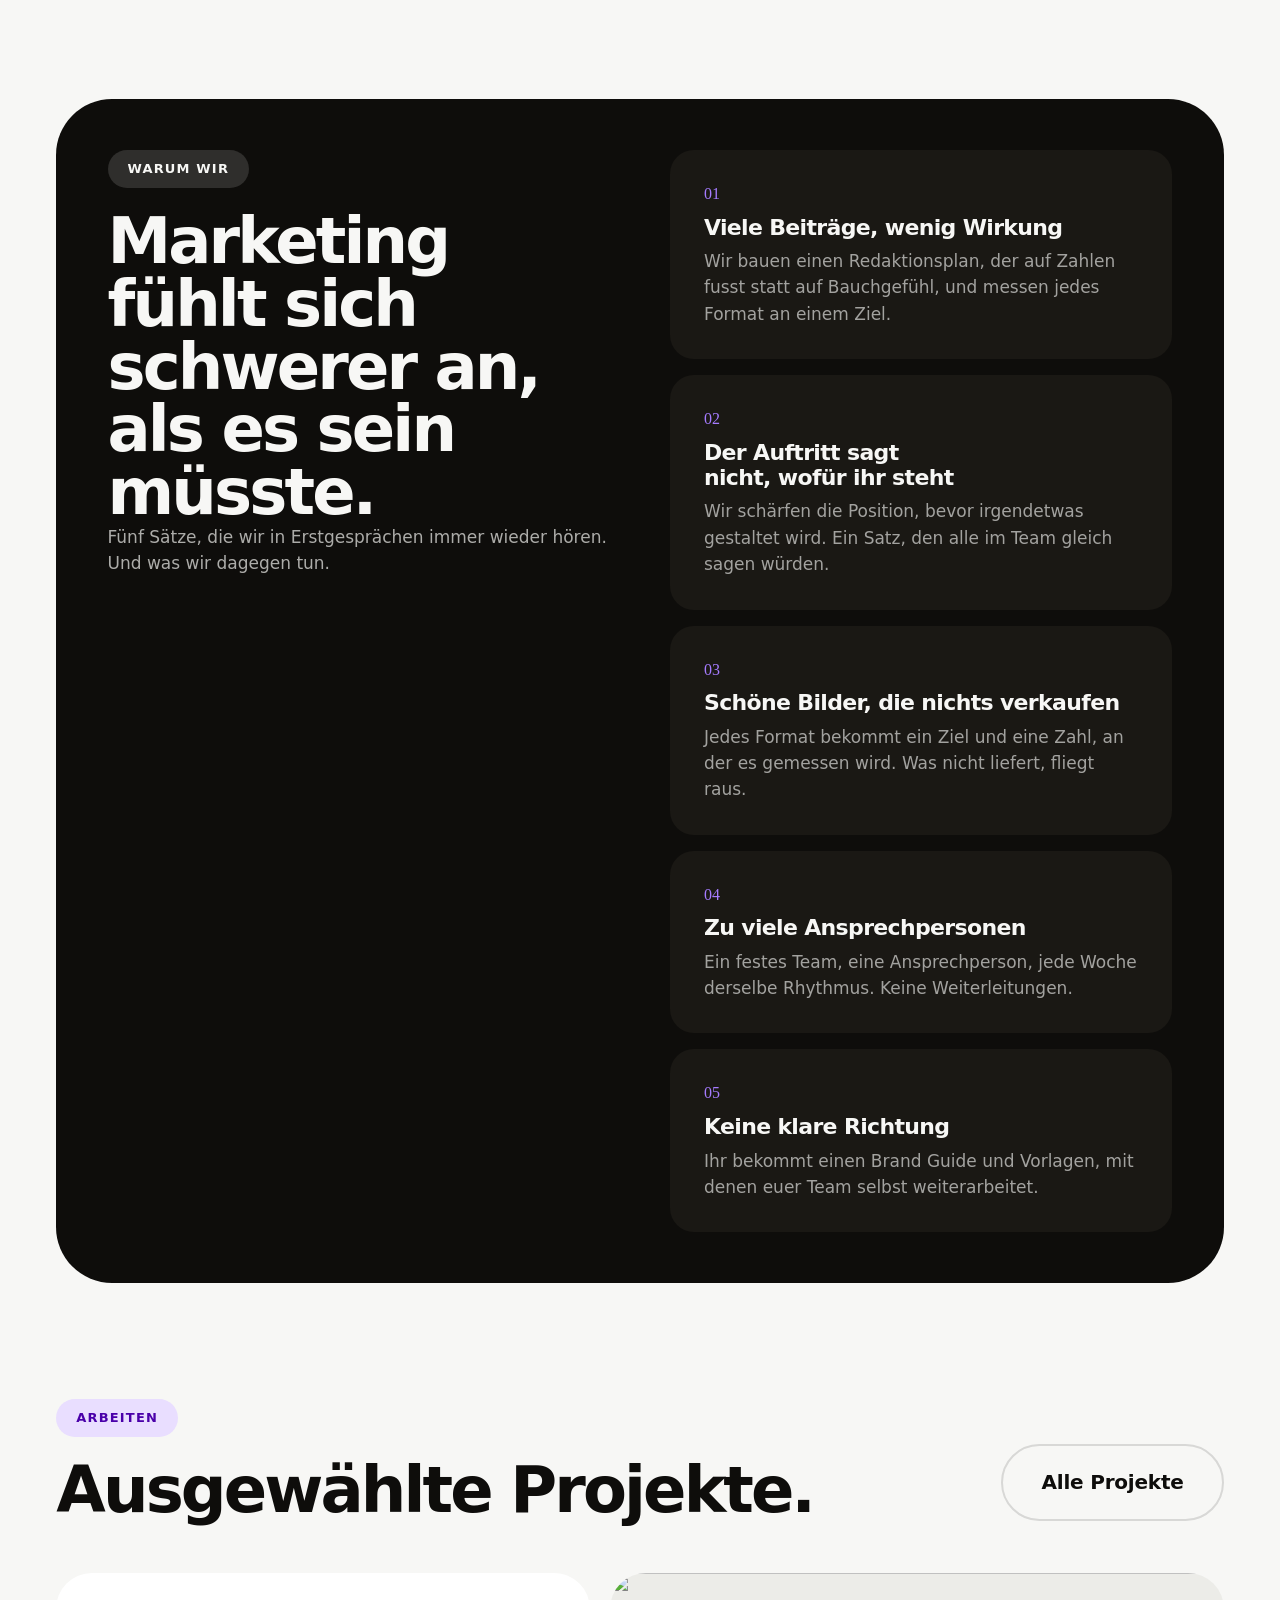
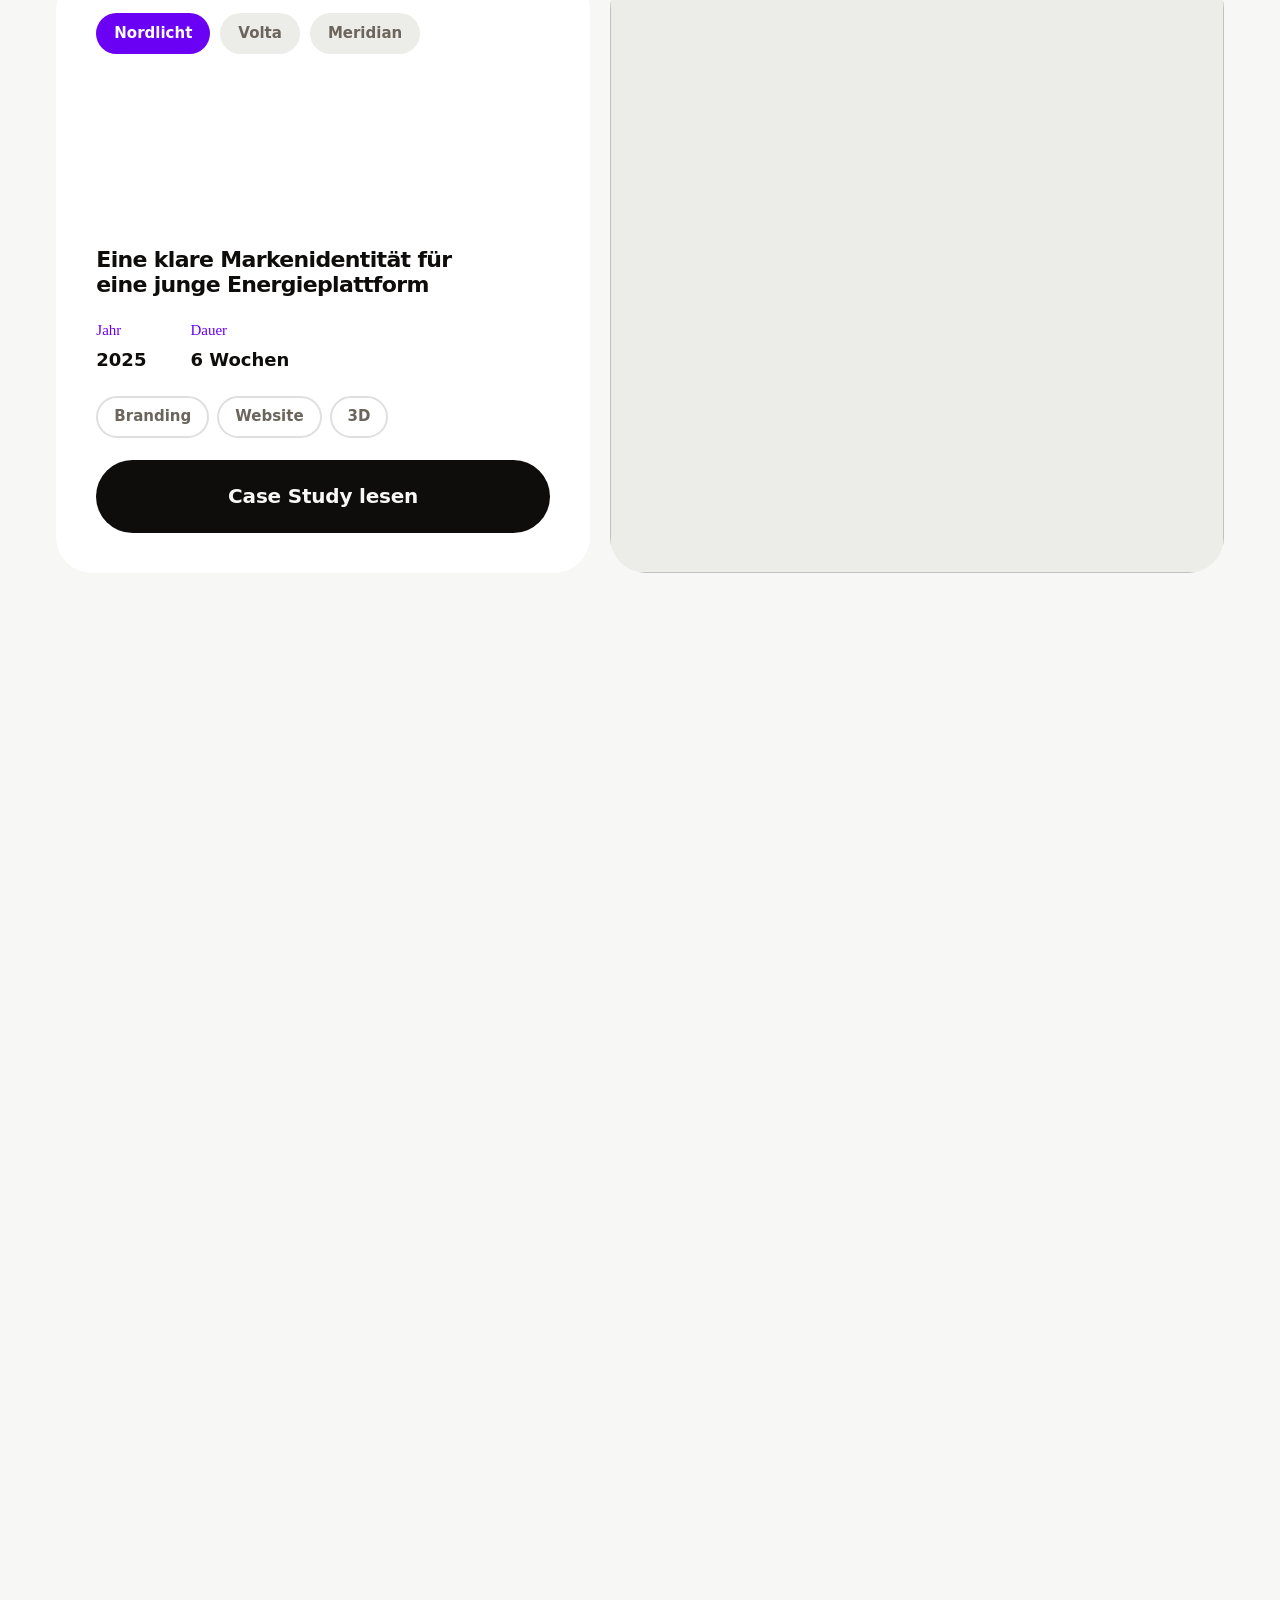
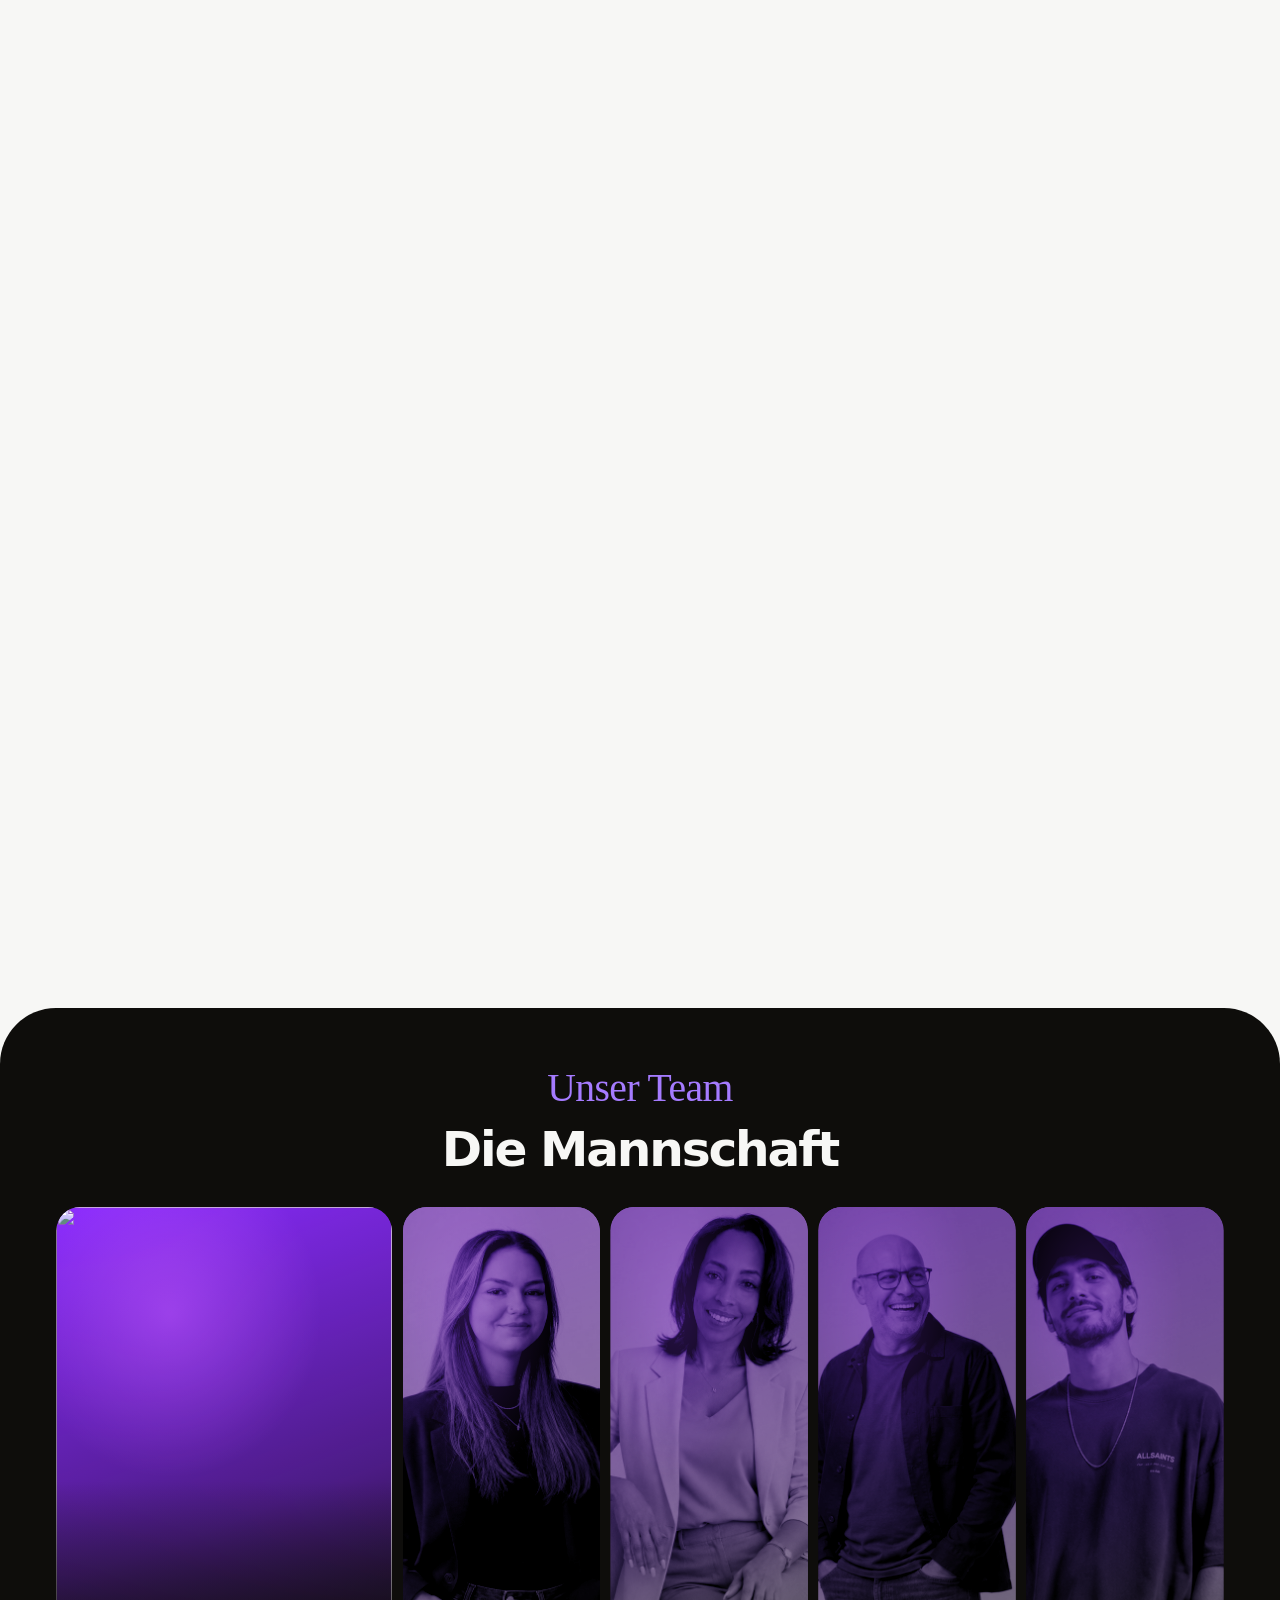
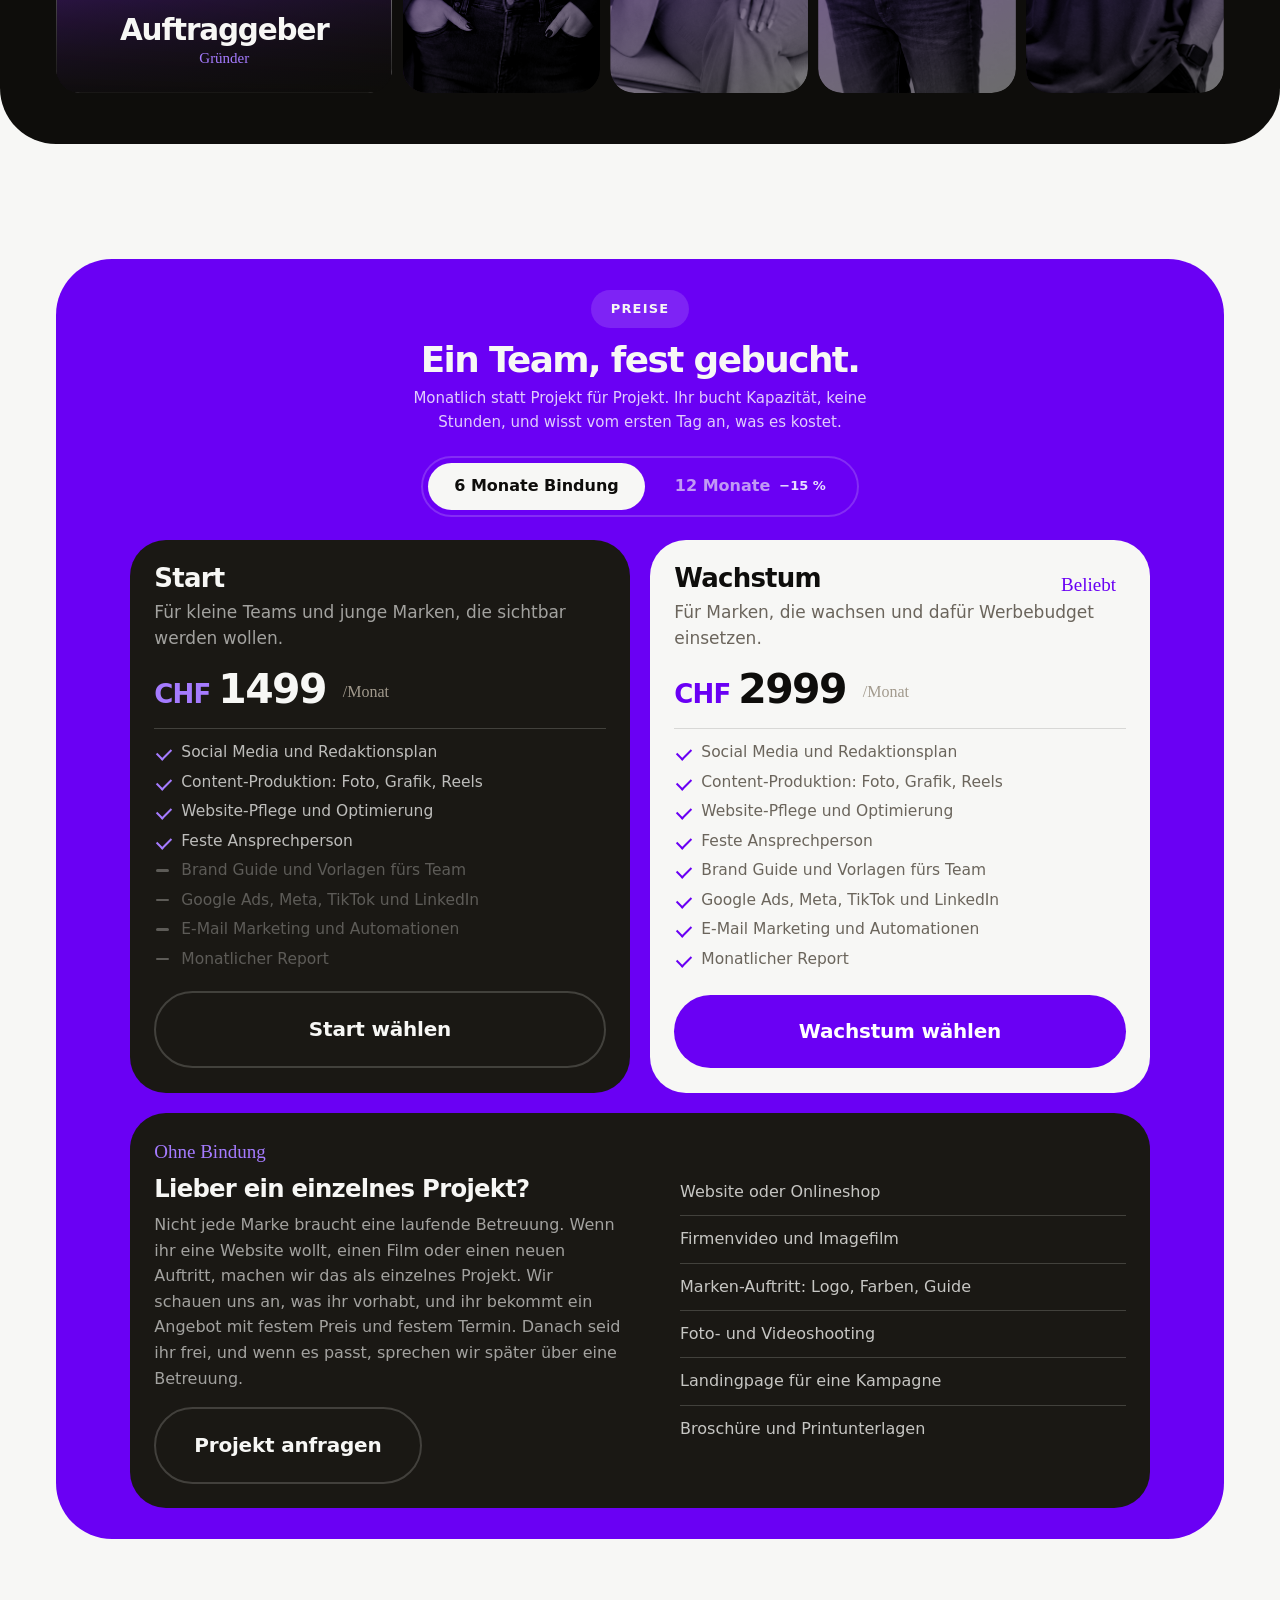
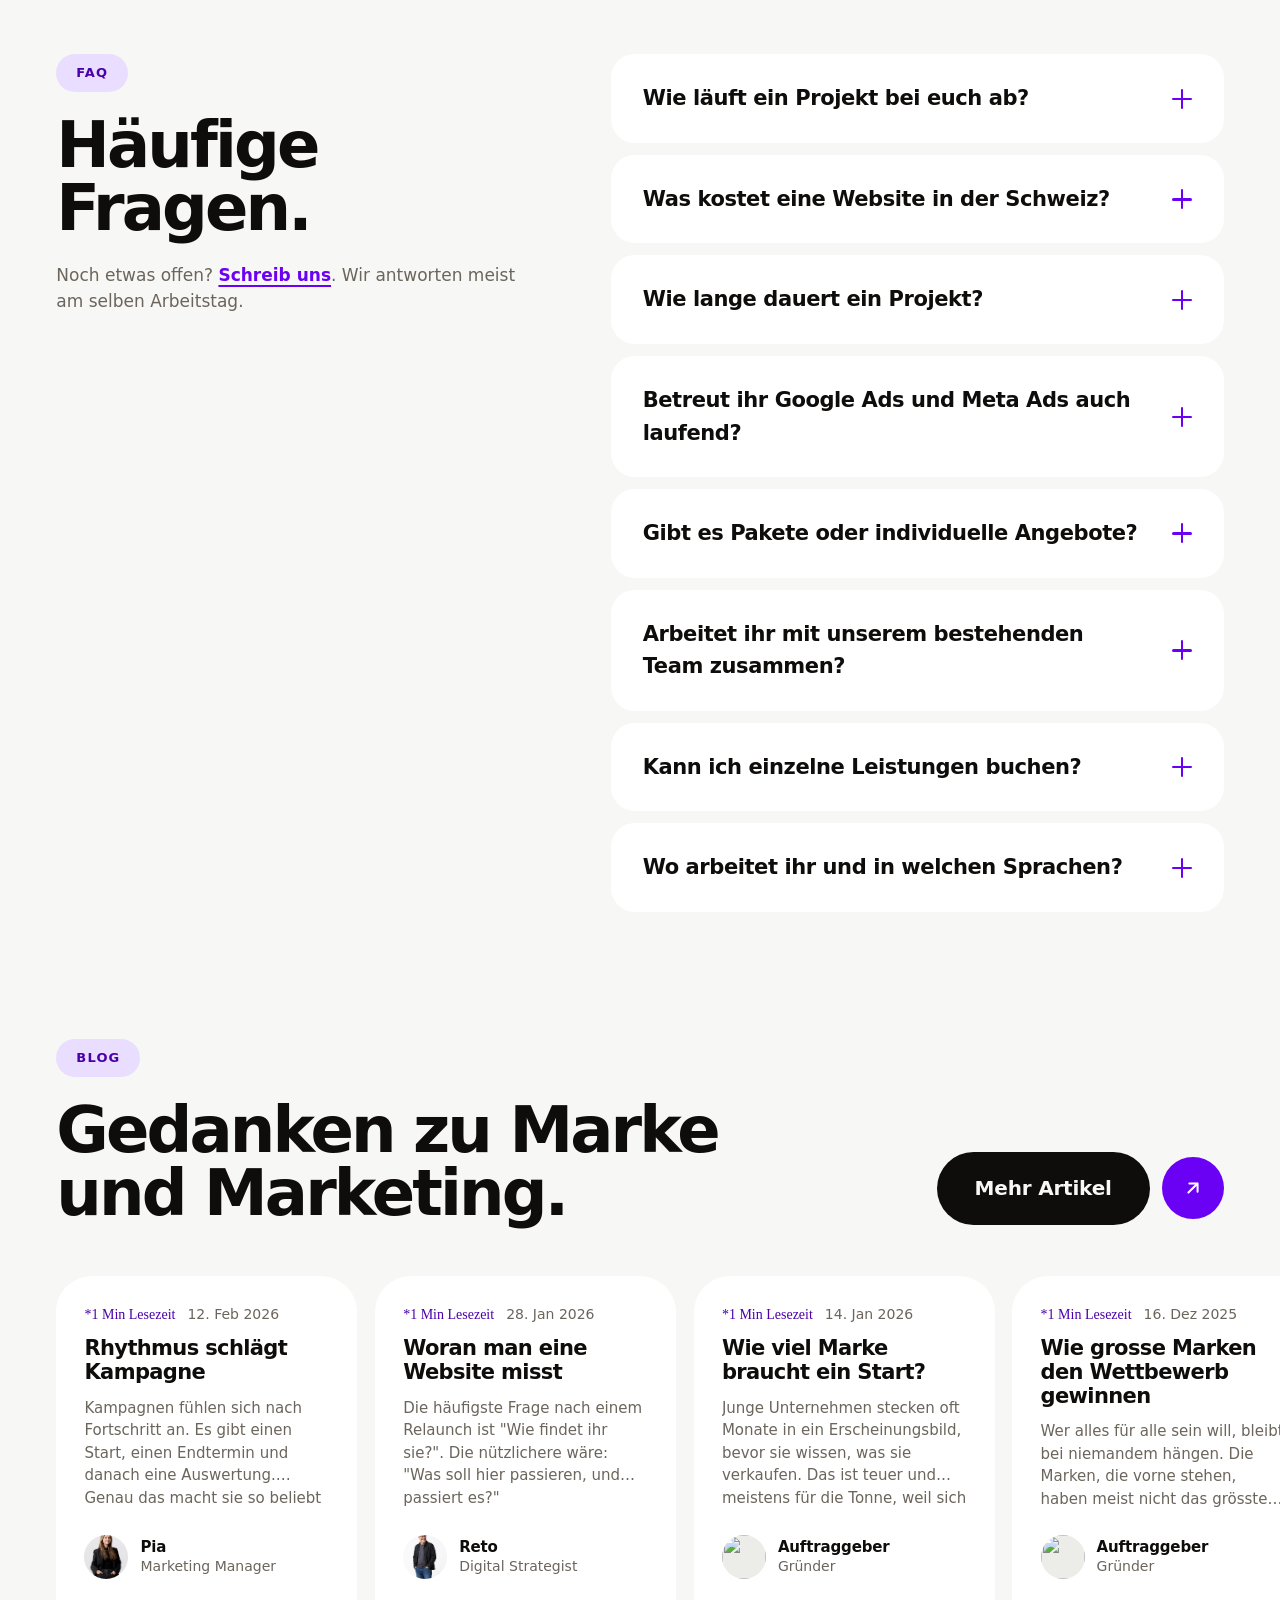
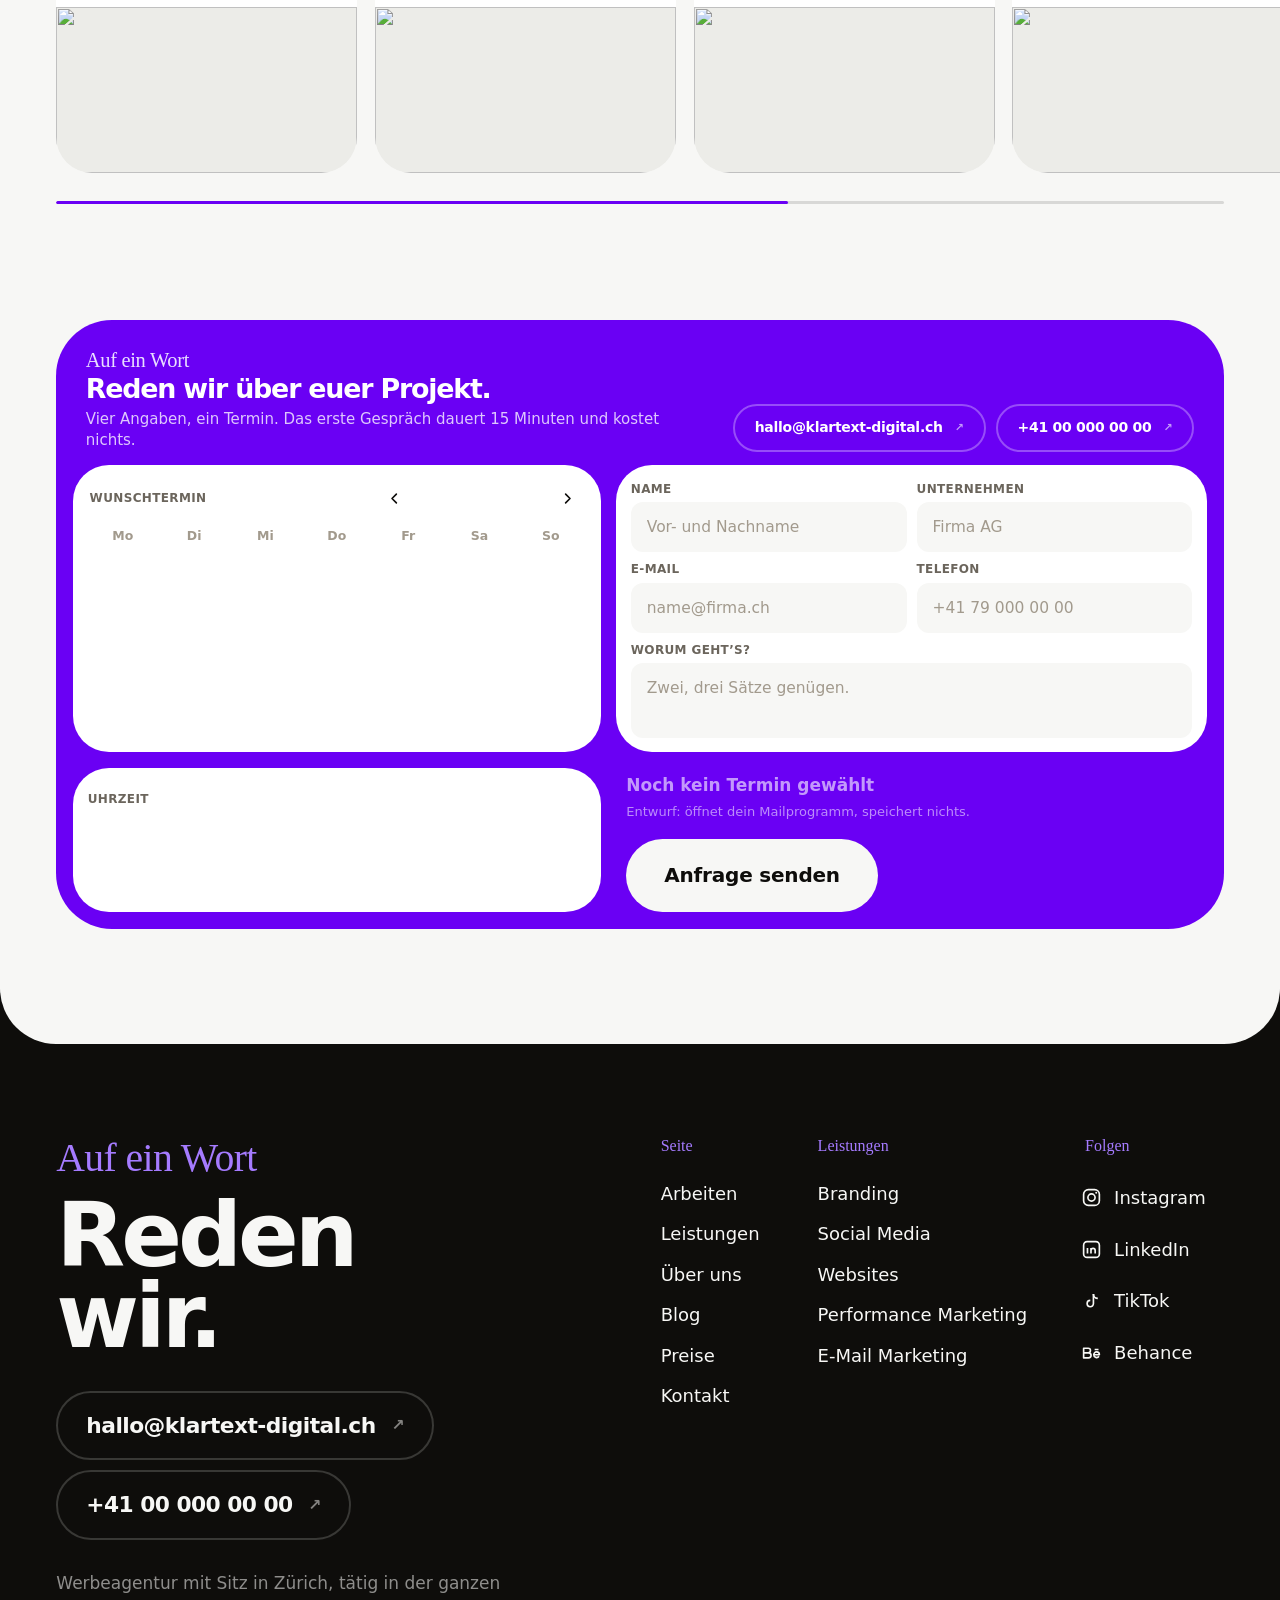
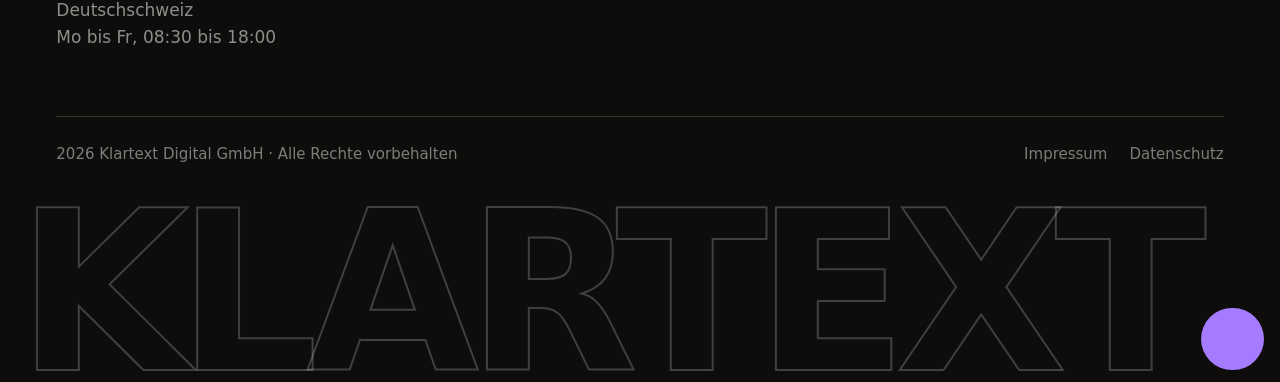
==== commit cbb24d32: "Breitenregler ueber die Adresse, zum Durchprobieren Kanso am selben 1905-px-Fenster nachgemessen: In" ====
--- a/index.html
+++ b/index.html
@@ -31,7 +31,8 @@
 <meta name="description" content="KLARTEXT. ist eine Werbeagentur in Zürich für Branding, Social Media, Websites, Performance Marketing mit Google Ads, Meta, TikTok und LinkedIn sowie E-Mail Marketing. Feste Ansprechperson, monatlich kündbar.">
 <link rel="icon" href="data:image/svg+xml,<svg xmlns='http://www.w3.org/2000/svg' viewBox='0 0 32 32'><rect width='32' height='32' rx='9' fill='%236A00F4'/></svg>">
 <link rel="stylesheet" href="stil.css">
-<script>document.documentElement.className+=" laedt";setTimeout(function(){document.documentElement.classList.remove("laedt")},8000)</script>
+<script>document.documentElement.className+=" laedt";setTimeout(function(){document.documentElement.classList.remove("laedt")},8000);
+(function(){var b=new URLSearchParams(location.search).get("breite");if(b)document.documentElement.style.setProperty("--maxw",parseInt(b,10)+"px")})()</script>
 </head>
 <body>
 
--- a/stil.css
+++ b/stil.css
@@ -63,8 +63,13 @@
   --r-pille:999px;
   --r-seite:56px;
 
-  /* ── Raum: breiter als die Vorlagen (1520 statt 1280) ── */
-  --pad:40px;
+  /* ── Raum ──────────────────────────────────────────────────
+     EINE Inhaltsbreite fuer die ganze Seite. Die aeusseren Huellen
+     rechnen sich daraus, damit Rand und Inhalt nie auseinanderlaufen.
+     Der Rand waechst fliessend mit dem Fenster: auf dem Handy 24 px,
+     am grossen Schirm 72 px — vorher sprang er in Stufen. */
+  --maxw:1240px;
+  --pad:clamp(24px,4.4vw,72px);
   --sec:clamp(90px,9vw,170px);
 }
 
@@ -262,7 +267,7 @@
 /* ── Navigation ────────────────────────────────────────────── */
 .nav{position:fixed;top:14px;left:0;right:0;z-index:40;padding:0 var(--pad);
   display:flex;justify-content:center;pointer-events:none}
-.nav__pille{pointer-events:auto;width:100%;max-width:1520px;
+.nav__pille{pointer-events:auto;width:100%;max-width:var(--maxw);
   background:var(--tinte);border-radius:var(--r-pille);
   display:flex;align-items:center;justify-content:space-between;gap:24px;
   padding:10px 10px 10px 30px;color:var(--creme);
@@ -319,7 +324,7 @@
 .ndd.ist .ndd__chev{transform:translateY(1px) rotate(-135deg)}
 
 .ndd__panel{position:absolute;top:calc(100% + 14px);
-  left:var(--pad);right:var(--pad);max-width:1520px;margin-inline:auto;z-index:5;
+  left:var(--pad);right:var(--pad);max-width:var(--maxw);margin-inline:auto;z-index:5;
   opacity:0;visibility:hidden;pointer-events:none;
   transform:translateY(-12px) scale(.97);
   transform-origin:var(--ndd-x,50%) 0;
@@ -396,16 +401,16 @@
    sich jetzt allein, deshalb eine gesetzte Mindesthoehe mit senkrecht
    zentriertem Inhalt statt Hoehe aus dem Bildmaterial. */
 .buehne{padding:clamp(140px,12vw,190px) var(--pad) clamp(80px,8vw,130px);
-  max-width:1600px;margin:0 auto;
+  max-width:calc(var(--maxw) + var(--pad) * 2);margin:0 auto;
   min-height:min(90vh,860px);display:grid;align-content:center}
-.buehne__kopf{max-width:1520px;margin:0 auto;width:100%}
+.buehne__kopf{max-width:var(--maxw);margin:0 auto;width:100%}
 .buehne__unten{display:flex;align-items:flex-end;justify-content:space-between;
   gap:40px;flex-wrap:wrap;margin-top:36px}
 
 /* ── 3 · Referenzen ────────────────────────────────────────── */
-.referenzen{padding:var(--sec) var(--pad) 0;max-width:1600px;margin:0 auto}
+.referenzen{padding:var(--sec) var(--pad) 0;max-width:calc(var(--maxw) + var(--pad) * 2);margin:0 auto}
 .referenzen .brush{display:block;text-align:center;margin-bottom:30px}
-.ref__reihe{max-width:1520px;margin:0 auto;display:grid;
+.ref__reihe{max-width:var(--maxw);margin:0 auto;display:grid;
   grid-template-columns:repeat(6,1fr);gap:14px}
 .ref{display:grid;place-items:center;padding:38px 20px;min-height:140px;
   background:var(--creme-3);border-radius:var(--r-mittel);
@@ -455,7 +460,7 @@
    Die Ecken sind IMMER rund — vorher liefen sie von eckig auf rund,
    das sah aus wie ein Fehler statt wie eine Bewegung. Beim Wegscrollen
    aendert sich nur noch die BREITE. */
-.dienste__block,.team__block{--einzug:max(var(--pad),calc((100% - 1520px) / 2));
+.dienste__block,.team__block{--einzug:max(var(--pad),calc((100% - var(--maxw)) / 2));
   --innen:clamp(26px,3vw,56px);
   max-width:none;margin:0;background:var(--tinte);
   color:var(--creme);border-radius:var(--r-seite);
@@ -530,8 +535,8 @@
    Muster aus der ersten Seite: Vollbild-Video, grosses Zitat in
    Guillemets, Chip-Leiste unten. Neu: als runde Kachel statt
    randlos, damit es zum Soft-Pop-Rhythmus passt. */
-.vref{padding:var(--sec) var(--pad) 0;max-width:1600px;margin:0 auto}
-.vref__karte{position:relative;max-width:1520px;margin:0 auto;
+.vref{padding:var(--sec) var(--pad) 0;max-width:calc(var(--maxw) + var(--pad) * 2);margin:0 auto}
+.vref__karte{position:relative;max-width:var(--maxw);margin:0 auto;
   border-radius:var(--r-seite);overflow:hidden;min-height:clamp(520px,60vw,760px);
   display:flex;color:var(--creme);background:var(--tinte)}
 .vref__film{position:absolute;inset:0}
@@ -572,7 +577,7 @@
 /* Ohne die untere Grenze klebt der Block unter 1600 px an den
    Bildschirmraendern — die Sektion haengt direkt in main und hat
    keinen eigenen Seitenabstand. */
-.kleben{margin:var(--sec) auto 0;max-width:min(1520px,calc(100% - var(--pad) * 2));
+.kleben{margin:var(--sec) auto 0;max-width:min(var(--maxw),calc(100% - var(--pad) * 2));
   background:var(--tinte);
   color:var(--creme);border-radius:var(--r-seite);padding:clamp(40px,4vw,70px);
   display:grid;grid-template-columns:1fr 1fr;gap:60px;align-items:start}
@@ -589,9 +594,9 @@
 .kleben__karten p{color:rgb(247 247 245 / .62);font-size:17px}
 
 /* ── 6 · Arbeiten ──────────────────────────────────────────── */
-.arbeiten{padding:var(--sec) var(--pad) 0;max-width:1600px;margin:0 auto}
-.arbeiten .kopfzeile{max-width:1520px;margin-inline:auto}
-.fall{position:relative;max-width:1520px;margin:0 auto}
+.arbeiten{padding:var(--sec) var(--pad) 0;max-width:calc(var(--maxw) + var(--pad) * 2);margin:0 auto}
+.arbeiten .kopfzeile{max-width:var(--maxw);margin-inline:auto}
+.fall{position:relative;max-width:var(--maxw);margin:0 auto}
 .fall__kleber{position:sticky;top:120px}
 .fall__raster{display:grid;grid-template-columns:1fr 1.15fr;gap:20px;height:600px}
 .fall__karte{background:var(--creme-3);border-radius:var(--r-gross);
@@ -697,7 +702,7 @@
   font-size:clamp(15px,1.15vw,21px);color:var(--violett-hell);line-height:1.5}
 
 /* ── 9 · Preise ────────────────────────────────────────────── */
-.preise{margin:var(--sec) auto 0;max-width:min(1520px,calc(100% - var(--pad) * 2));
+.preise{margin:var(--sec) auto 0;max-width:min(var(--maxw),calc(100% - var(--pad) * 2));
   background:var(--violett);
   color:var(--creme);border-radius:var(--r-seite);
   padding:clamp(28px,2.4vw,44px) clamp(22px,2.4vw,44px)}
@@ -752,7 +757,7 @@
 .projekt__liste li:last-child{border-bottom:0;padding-bottom:0}
 
 @media (max-width:860px){
-  .projekt{grid-template-columns:1fr;gap:22px}
+  .projekt{grid-template-columns:minmax(0,1fr);gap:22px}
 }
 /* Die Karte kommt beim Hover auf den Betrachter zu statt nach oben zu
    rutschen — sie wird minimal groesser, mehr nicht. Ein Versatz nach
@@ -844,7 +849,7 @@
   color:var(--tinte)}
 
 /* ── 11 · FAQ ──────────────────────────────────────────────── */
-.faq{padding:var(--sec) var(--pad) 0;max-width:1600px;margin:0 auto;
+.faq{padding:var(--sec) var(--pad) 0;max-width:calc(var(--maxw) + var(--pad) * 2);margin:0 auto;
   display:grid;grid-template-columns:.8fr 1fr;gap:clamp(40px,5vw,100px);
   align-items:start}
 .faq__links{position:sticky;top:130px}
@@ -894,8 +899,8 @@
 .fr.ist .fr__leib p{opacity:1}
 
 /* ── 12 · Blog ─────────────────────────────────────────────── */
-.blog{padding:var(--sec) var(--pad) 0;max-width:1600px;margin:0 auto}
-.blog .kopfzeile,.blog__raster{max-width:1520px;margin-inline:auto}
+.blog{padding:var(--sec) var(--pad) 0;max-width:calc(var(--maxw) + var(--pad) * 2);margin:0 auto}
+.blog .kopfzeile,.blog__raster{max-width:var(--maxw);margin-inline:auto}
 .blog__raster{display:grid;grid-template-columns:repeat(3,1fr);gap:24px}
 .beitrag{display:grid;gap:14px}
 .beitrag .maske{border-radius:var(--r-gross);overflow:hidden;height:clamp(240px,24vw,360px)}
@@ -1073,11 +1078,14 @@
    angeschnittene Riesengrafik. */
 .fuss{background:var(--tinte);color:var(--creme);
   padding:clamp(70px,7vw,130px) var(--pad) 0;overflow:clip}
-.fuss__oben{max-width:1520px;margin:0 auto;display:grid;
+.fuss__oben{max-width:var(--maxw);margin:0 auto;display:grid;
   grid-template-columns:1fr 1fr;gap:clamp(40px,5vw,90px);align-items:start}
 
 .fuss__reden .brush{color:var(--violett-hell)}
-.fuss__reden h2{font-size:clamp(52px,7vw,124px);line-height:.9;margin:10px 0 34px}
+.fuss__reden h2{font-size:clamp(34px,7vw,124px);line-height:.9;margin:10px 0 34px}
+/* Sehr lange Woerter duerfen im Notfall trennen, statt die Spalte
+   aufzublasen — betrifft nur Schirme unter rund 400 px. */
+.fuss__reden h2,.fuss__reden .brush{overflow-wrap:break-word}
 .fuss__kontakt{display:grid;gap:10px;justify-items:start;margin-bottom:30px}
 .fuss__gross{display:inline-flex;align-items:center;gap:16px;
   border:2px solid var(--linie-hell);border-radius:var(--r-pille);
@@ -1108,7 +1116,7 @@
 .fuss__sozial a:hover{background:var(--creme);color:var(--tinte);transform:var(--kipp)}
 
 /* Wortmarke als Grafik — unten angeschnitten, füllt die Breite */
-.fuss__wortmarke{max-width:1520px;margin:clamp(30px,3vw,54px) auto -.2em;
+.fuss__wortmarke{max-width:var(--maxw);margin:clamp(30px,3vw,54px) auto -.2em;
   font-size:clamp(90px,17.4vw,268px);font-weight:900;letter-spacing:-.055em;
   line-height:.8;text-align:center;white-space:nowrap;
   display:flex;align-items:baseline;justify-content:center;gap:.03em;
@@ -1122,7 +1130,7 @@
   align-self:baseline;overflow:hidden}
 .fuss:hover .fuss__wortmarke{-webkit-text-stroke-color:rgb(247 247 245 / .4)}
 
-.fuss__recht{max-width:1520px;margin:clamp(50px,5vw,90px) auto 0;padding:26px 0 0;
+.fuss__recht{max-width:var(--maxw);margin:clamp(50px,5vw,90px) auto 0;padding:26px 0 0;
   border-top:1px solid var(--linie-hell);
   display:flex;justify-content:space-between;gap:24px;flex-wrap:wrap;
   font-size:15px;color:rgb(247 247 245 / .48)}
@@ -1139,7 +1147,7 @@
    Gleicher Kopf, gleicher Fuss, gleiche Bewegung wie die Startseite.
    Eigen ist nur der Anfang: kein Bühnenbild, sondern Rücklink, Chip,
    Titel und ein handgeschriebener Einzeiler. */
-.unter{max-width:1520px;margin:0 auto;
+.unter{max-width:var(--maxw);margin:0 auto;
   padding:clamp(120px,11vw,180px) var(--pad) clamp(24px,2.6vw,44px)}
 .unter--eng{max-width:940px}
 .unter h1{font-size:clamp(42px,6.4vw,104px);line-height:.98;margin:14px 0 18px}
@@ -1158,7 +1166,7 @@
   transform:var(--kipp)}
 .zurueck:hover i{transform:translateX(-3px)}
 
-.unter__leib{max-width:1520px;margin:0 auto;padding:0 var(--pad);
+.unter__leib{max-width:var(--maxw);margin:0 auto;padding:0 var(--pad);
   display:grid;grid-template-columns:minmax(0,1fr) minmax(0,.82fr);
   gap:clamp(26px,3.4vw,64px);align-items:start}
 .unter__text p{font-size:clamp(17px,1.35vw,21px);line-height:1.62;
@@ -1173,7 +1181,7 @@
   transition:transform var(--t-bild) var(--kurve)}
 .unter__bild:hover img{transform:scale(1.05)}
 
-.unter__block{max-width:1520px;margin:var(--sec) auto 0;padding:0 var(--pad)}
+.unter__block{max-width:var(--maxw);margin:var(--sec) auto 0;padding:0 var(--pad)}
 .drin{display:grid;grid-template-columns:repeat(auto-fill,minmax(230px,1fr));
   gap:10px;margin-top:clamp(22px,2.4vw,38px)}
 .drin li{position:relative;padding:16px 18px 16px 46px;border-radius:16px;
@@ -1186,7 +1194,7 @@
   border-left:2.5px solid var(--violett-hell);border-bottom:2.5px solid var(--violett-hell);
   transform:rotate(-45deg)}
 
-.unter__ablauf{max-width:1520px;margin:var(--sec) auto 0;padding:0 var(--pad)}
+.unter__ablauf{max-width:var(--maxw);margin:var(--sec) auto 0;padding:0 var(--pad)}
 .schritte{display:grid;grid-template-columns:repeat(auto-fit,minmax(240px,1fr));
   gap:14px;margin-top:clamp(24px,2.6vw,42px)}
 .schritt{display:flex;gap:16px;background:var(--creme-3);border-radius:var(--r-mittel);
@@ -1211,7 +1219,7 @@
   margin-bottom:1.1em}
 .artikel p:first-child{font-size:clamp(20px,1.7vw,26px);color:var(--grau)}
 
-.weiter{max-width:1520px;margin:var(--sec) auto 0;padding:0 var(--pad)}
+.weiter{max-width:var(--maxw);margin:var(--sec) auto 0;padding:0 var(--pad)}
 .weiter .brush{display:block;text-align:center;margin-bottom:24px}
 .weiter__reihe{display:grid;grid-template-columns:repeat(auto-fit,minmax(280px,1fr));
   gap:14px}
@@ -1246,7 +1254,7 @@
 
 /* Uebersichtsraster: gleiche Spalte wie die Ueberschrift daruber.
    Mit .blog lag es 40 px weiter aussen als der Titel. */
-.uebersicht{max-width:1520px;margin:0 auto;padding:0 var(--pad)}
+.uebersicht{max-width:var(--maxw);margin:0 auto;padding:0 var(--pad)}
 .uebersicht .blog__raster{max-width:none}
 .artikel--recht{margin-top:clamp(16px,1.8vw,30px)}
 
@@ -1254,7 +1262,7 @@
 /* Das Grossbild hing frei: oben 110 px zum Titel, unten 4 px zum Text.
    Der Rhythmus der Seite ist 44 px unter dem Titel und var(--sec)
    zwischen den Bloecken — hier stand es ausserhalb dieses Systems. */
-.fall__gross{max-width:1520px;margin-top:0;
+.fall__gross{max-width:var(--maxw);margin-top:0;
   margin-bottom:clamp(44px,4.6vw,84px)}
 .fall__frage{font-size:clamp(21px,1.8vw,29px);letter-spacing:-.03em;margin:0 0 9px}
 .unter__text .fall__frage:not(:first-child){margin-top:1.5em}
@@ -1295,32 +1303,47 @@
 
 /* ── Schmale Schirme ───────────────────────────────────────── */
 @media (max-width:1100px){
-  :root{--pad:20px;--r-seite:32px;--r-gross:26px}
+  :root{--r-seite:32px;--r-gross:26px}
   .nav__wege{display:none}
   .nav__pille{padding-left:22px}
   .buehne{min-height:auto}
-  .faq,.kleben{grid-template-columns:1fr;gap:36px}
-  .lz__leib{grid-template-columns:1fr;gap:24px}
-  .lz__tags{grid-template-columns:repeat(2,1fr)}
+  .faq,.kleben{grid-template-columns:minmax(0,1fr);gap:36px}
+  .lz__leib{grid-template-columns:minmax(0,1fr);gap:24px}
+  /* Einspaltig heisst nur: EINE Spur ist definiert. Kinder, die
+     weiterhin grid-column:2 verlangen, bekommen vom Browser eine
+     zweite Spur DANEBEN — und liegen damit ausserhalb der Seite.
+     Deshalb alle festen Platzangaben zuruecknehmen, sonst stehen
+     Bild, Eingabefelder und Sendeknopf im Nirgendwo. */
+  .lz__leib > *{grid-column:1;grid-row:auto;min-width:0}
+  .lz__tags{grid-template-columns:repeat(2,minmax(0,1fr))}
   .lz__bild img{height:200px}
   .dienste__vorschau{display:none}
   .kleben__halt,.faq__links{position:static}
-  .ref__reihe{grid-template-columns:repeat(2,1fr)}
-  .fall__raster{grid-template-columns:1fr;height:auto}
+  .ref__reihe{grid-template-columns:repeat(2,minmax(0,1fr))}
+  .fall__raster{grid-template-columns:minmax(0,1fr);height:auto}
   .fall__bild{display:none}
   .fall__ausloeser{height:520px}
-  .preise__raster,.blog__raster{grid-template-columns:1fr}
+  .preise__raster,.blog__raster{grid-template-columns:minmax(0,1fr)}
   .ruf__kopf{flex-direction:column;align-items:flex-start;gap:18px}
-  .fm{grid-template-columns:1fr}
-  .fm__zeile{grid-template-columns:1fr}
-  .unter__leib{grid-template-columns:1fr;gap:26px}
+  .fm{grid-template-columns:minmax(0,1fr)}
+  .fm > *{grid-column:1;grid-row:auto;min-width:0}
+  .fm__zeile{grid-template-columns:minmax(0,1fr)}
+  .unter__leib{grid-template-columns:minmax(0,1fr);gap:26px}
   .artikel__bild img{height:clamp(200px,46vw,320px)}
-  .fuss__oben{grid-template-columns:1fr;gap:44px}
-  .fuss__spalten{grid-template-columns:1fr 1fr}
+  .fuss__oben{grid-template-columns:minmax(0,1fr);gap:44px}
+  /* Beide Textkopien liegen in derselben Rasterzelle und brechen
+     deshalb identisch um — die Rollbewegung bleibt heil. */
+  .fuss__spalte .mlink__t{white-space:normal}
+  .fuss__spalte .mlink{text-align:left;place-items:start}
+  /* Kinder duerfen unter ihre Mindestbreite — sonst bleibt die
+     Spalte trotz minmax(0,1fr) am laengsten Wort haengen. */
+  .fuss__oben > *,.fuss__spalten > *,.unter__leib > *,
+  .faq > *,.kleben > *{min-width:0}
+  .fuss__spalten{grid-template-columns:minmax(0,1fr) minmax(0,1fr)}
   .fuss__wortmarke{font-size:clamp(60px,19vw,120px)}
   /* Ohne Zeiger gibt es keinen Hover — die Lamellen werden zum
      Raster, in dem alle Namen gleichzeitig lesbar sind. */
-  .lamellen{display:grid;grid-template-columns:repeat(2,1fr);
+  .lamellen{display:grid;grid-template-columns:repeat(2,minmax(0,1fr));
     height:auto;gap:12px}
   .lamelle{aspect-ratio:3 / 4}
   .lamelle,.lamelle.ist{flex:none}
@@ -1338,10 +1361,10 @@
    Scrollen stehen bleibt. Die Auswahl laeuft ueber echte Radio- und
    Checkbox-Felder — dadurch funktioniert Tastaturbedienung und
    Vorlesesoftware ohne Zusatzarbeit, sichtbar sind nur die Pillen. */
-.rechner{padding:var(--sec) var(--pad) 0;max-width:1600px;margin:0 auto}
+.rechner{padding:var(--sec) var(--pad) 0;max-width:calc(var(--maxw) + var(--pad) * 2);margin:0 auto}
 .rechner__lead{max-width:56ch;margin-top:12px;color:var(--grau);
   font-size:clamp(16px,1.1vw,19px);line-height:1.6}
-.rechner__leib{max-width:1520px;margin:clamp(24px,2.4vw,40px) auto 0;
+.rechner__leib{max-width:var(--maxw);margin:clamp(24px,2.4vw,40px) auto 0;
   display:grid;grid-template-columns:minmax(0,1.25fr) minmax(0,.75fr);
   gap:clamp(20px,2.2vw,36px);align-items:start}
 
@@ -1382,7 +1405,7 @@
 .rechner__fussnote{font-size:14px;line-height:1.55;color:rgb(247 247 245 / .55)}
 
 @media (max-width:960px){
-  .rechner__leib{grid-template-columns:1fr}
+  .rechner__leib{grid-template-columns:minmax(0,1fr)}
   .rechner__ergebnis{position:static}
 }
 
@@ -1430,7 +1453,7 @@
      Homebalken 139 x 5 pt, 8 pt ueber der Unterkante
    Alles haengt an --b, der Gehaeusebreite. Eine Zahl aendern
    heisst: das ganze Geraet samt Oberflaeche skaliert mit. */
-.buehne__kopf{max-width:1520px;margin:0 auto;width:100%}
+.buehne__kopf{max-width:var(--maxw);margin:0 auto;width:100%}
 @media (min-width:1100px){
   .buehne__kopf{display:grid;grid-template-columns:minmax(0,1fr) auto;
     gap:clamp(36px,4.4vw,84px);align-items:center}
@@ -1733,10 +1756,22 @@
 .zeiger__punkt,.zeiger__ring{position:absolute;top:0;left:0;
   border-radius:50%;transform:translate(-50%,-50%);opacity:0;
   will-change:transform}
-.zeiger__punkt{width:8px;height:8px;background:var(--violett-hell);
-  transition:opacity .6s}
-.zeiger__ring{width:28px;height:28px;border:1px solid var(--violett-hell);
-  transition:opacity .6s,width .25s,height .25s}
+/* Drei Kandidaten, aus denen sich der Zeiger je nach Untergrund
+   bedient. --zeiger-farbe setzt die Datei zeiger.js, der Rueckfall
+   ist die Markenfarbe. */
+.zeiger{--zeiger-marke:var(--violett-hell);
+  --zeiger-hell:var(--creme);
+  --zeiger-dunkel:var(--violett-tief)}
+/* Reine Markenfarbe, kein zweiter Rand. Ein dunkler Aussenrand haette
+   den Kontrast auf hellem Grund gestuetzt, brachte aber eine Farbe in
+   den Zeiger, die es in der Marke nicht gibt. Die Sichtbarkeit traegt
+   stattdessen die Farbwahl in zeiger.js. */
+.zeiger__punkt{width:8px;height:8px;
+  background:var(--zeiger-farbe,var(--zeiger-marke));
+  transition:opacity .6s,background-color .18s linear}
+.zeiger__ring{width:28px;height:28px;
+  border:1px solid var(--zeiger-farbe,var(--zeiger-marke));
+  transition:opacity .6s,width .25s,height .25s,border-color .18s linear}
 .zeiger__punkt.ist,.zeiger__ring.ist{opacity:1}
 /* Ueber allem, was anklickbar ist, waechst der Ring. */
 .zeiger__ring.zeigt{width:50px;height:50px}
@@ -1747,10 +1782,10 @@
 
 
 /* ── Fallseite: Ziele und Herausforderungen ──────────────────── */
-.fzk{max-width:1520px;margin:var(--sec) auto 0;padding:0 var(--pad)}
+.fzk{max-width:var(--maxw);margin:var(--sec) auto 0;padding:0 var(--pad)}
 .fzk__raster{display:grid;grid-template-columns:repeat(2,minmax(0,1fr));
   gap:clamp(14px,1.5vw,24px);margin-top:clamp(26px,3vw,44px)}
-@media (max-width:820px){ .fzk__raster{grid-template-columns:1fr} }
+@media (max-width:820px){ .fzk__raster{grid-template-columns:minmax(0,1fr)} }
 .fzk__karte{background:var(--creme-3);border-radius:var(--r-gross);
   padding:clamp(24px,2.6vw,42px);display:grid;align-content:start;
   gap:clamp(8px,.9vw,14px)}
@@ -1765,15 +1800,21 @@
   color:var(--grau);margin:0}
 
 /* ── Fallseite: Reels ────────────────────────────────────────── */
-.reels{max-width:1520px;margin:var(--sec) auto 0;padding:0 var(--pad)}
+.reels{max-width:var(--maxw);margin:var(--sec) auto 0;padding:0 var(--pad)}
 .reels__reihe{display:grid;grid-template-columns:repeat(4,minmax(0,1fr));
   gap:clamp(12px,1.3vw,22px);margin-top:clamp(26px,3vw,44px)}
 /* Zwei statt vier: dann darf jeder Film groesser stehen. */
 .reels__reihe--zwei{grid-template-columns:repeat(2,minmax(0,1fr));
   max-width:840px}
-@media (max-width:1000px){ .reels__reihe{grid-template-columns:repeat(2,1fr)} }
+@media (max-width:1000px){ .reels__reihe{grid-template-columns:repeat(2,minmax(0,1fr))} }
 @media (max-width:560px){
-  .reels__reihe,.reels__reihe--zwei{grid-template-columns:1fr}
+  /* Zwei Lamellen nebeneinander sind hier rund 150 px breit — Name und
+     Rolle muessen mitgehen duerfen, sonst stehen sie ueber der Kante. */
+  .lamelle__schild{white-space:normal}
+  .lamelle__schild b{font-size:19px;letter-spacing:-.03em}
+  .lamelle__schild i{font-size:12px;line-height:1.35}
+  .lamelle__schild{padding:14px 10px;gap:3px}
+  .reels__reihe,.reels__reihe--zwei{grid-template-columns:minmax(0,1fr)}
 }
 .reel{position:relative;margin:0;display:grid;gap:14px}
 .reel video{width:100%;aspect-ratio:9/16;object-fit:cover;display:block;
@@ -1815,7 +1856,7 @@
 .mitfilm--links .mitfilm__wort{order:2}
 .mitfilm--links .mitfilm__film{order:1}
 @media (max-width:900px){
-  .mitfilm{grid-template-columns:1fr}
+  .mitfilm{grid-template-columns:minmax(0,1fr)}
   .mitfilm--links .mitfilm__wort,.mitfilm--links .mitfilm__film{order:0}
   .mitfilm__film{max-width:420px}
 }
@@ -1827,7 +1868,7 @@
 
 
 /* ── Fallseite: Bildstrecke ──────────────────────────────────── */
-.gal{max-width:1520px;margin:var(--sec) auto 0;padding:0 var(--pad)}
+.gal{max-width:var(--maxw);margin:var(--sec) auto 0;padding:0 var(--pad)}
 /* Spaltenlayout statt Raster: die Bilder sind unterschiedlich hoch,
    im Raster entstuenden Luecken oder Beschnitt. So behaelt jedes sein
    eigenes Format. */
@@ -1913,7 +1954,7 @@
    Der negative Rand rechnet vom zentrierten Behaelter bis an den
    Fensterrand — main hat overflow:clip, es entsteht kein Seiten-
    Scroll. */
-.leseband{position:relative;max-width:1520px;margin-inline:auto}
+.leseband{position:relative;max-width:var(--maxw);margin-inline:auto}
 .leseband__spur{display:flex;gap:clamp(14px,1.4vw,24px);
   overflow-x:auto;overscroll-behavior-x:contain;
   scroll-snap-type:x proximity;
@@ -1925,7 +1966,7 @@
   margin:-8px calc(50% - 50vw) -38px 0;
   scrollbar-width:none;-ms-overflow-style:none;cursor:grab}
 .leseband__spur::-webkit-scrollbar{display:none}
-.leseband__spur.zieht{cursor:grabbing;scroll-snap-type:none}
+.leseband__spur.zieht{cursor:grabbing;scroll-snap-type:none;user-select:none}
 .leseband__spur > .lese{flex:0 0 clamp(268px,23.5vw,378px);
   scroll-snap-align:start}
 /* Waehrend gezogen wird, soll die Karte nicht auch noch anheben */
@@ -1941,4 +1982,11 @@
 .lesegitter{display:grid;grid-template-columns:repeat(3,minmax(0,1fr));
   gap:clamp(16px,1.6vw,26px)}
 @media (max-width:1040px){ .lesegitter{grid-template-columns:repeat(2,minmax(0,1fr))} }
-@media (max-width:640px){ .lesegitter{grid-template-columns:1fr} }
+@media (max-width:640px){ .lesegitter{grid-template-columns:minmax(0,1fr)} }
+
+@media (max-width:400px){
+  /* Elf Zeichen Mindestbreite fuer den Monatsnamen sind hier drei
+     Pixel zu viel — die Pfeile standen ueber der Kante. */
+  .kal__blaettern b{min-width:9ch;font-size:15px}
+  .kal__pfeil{width:30px;height:30px}
+}
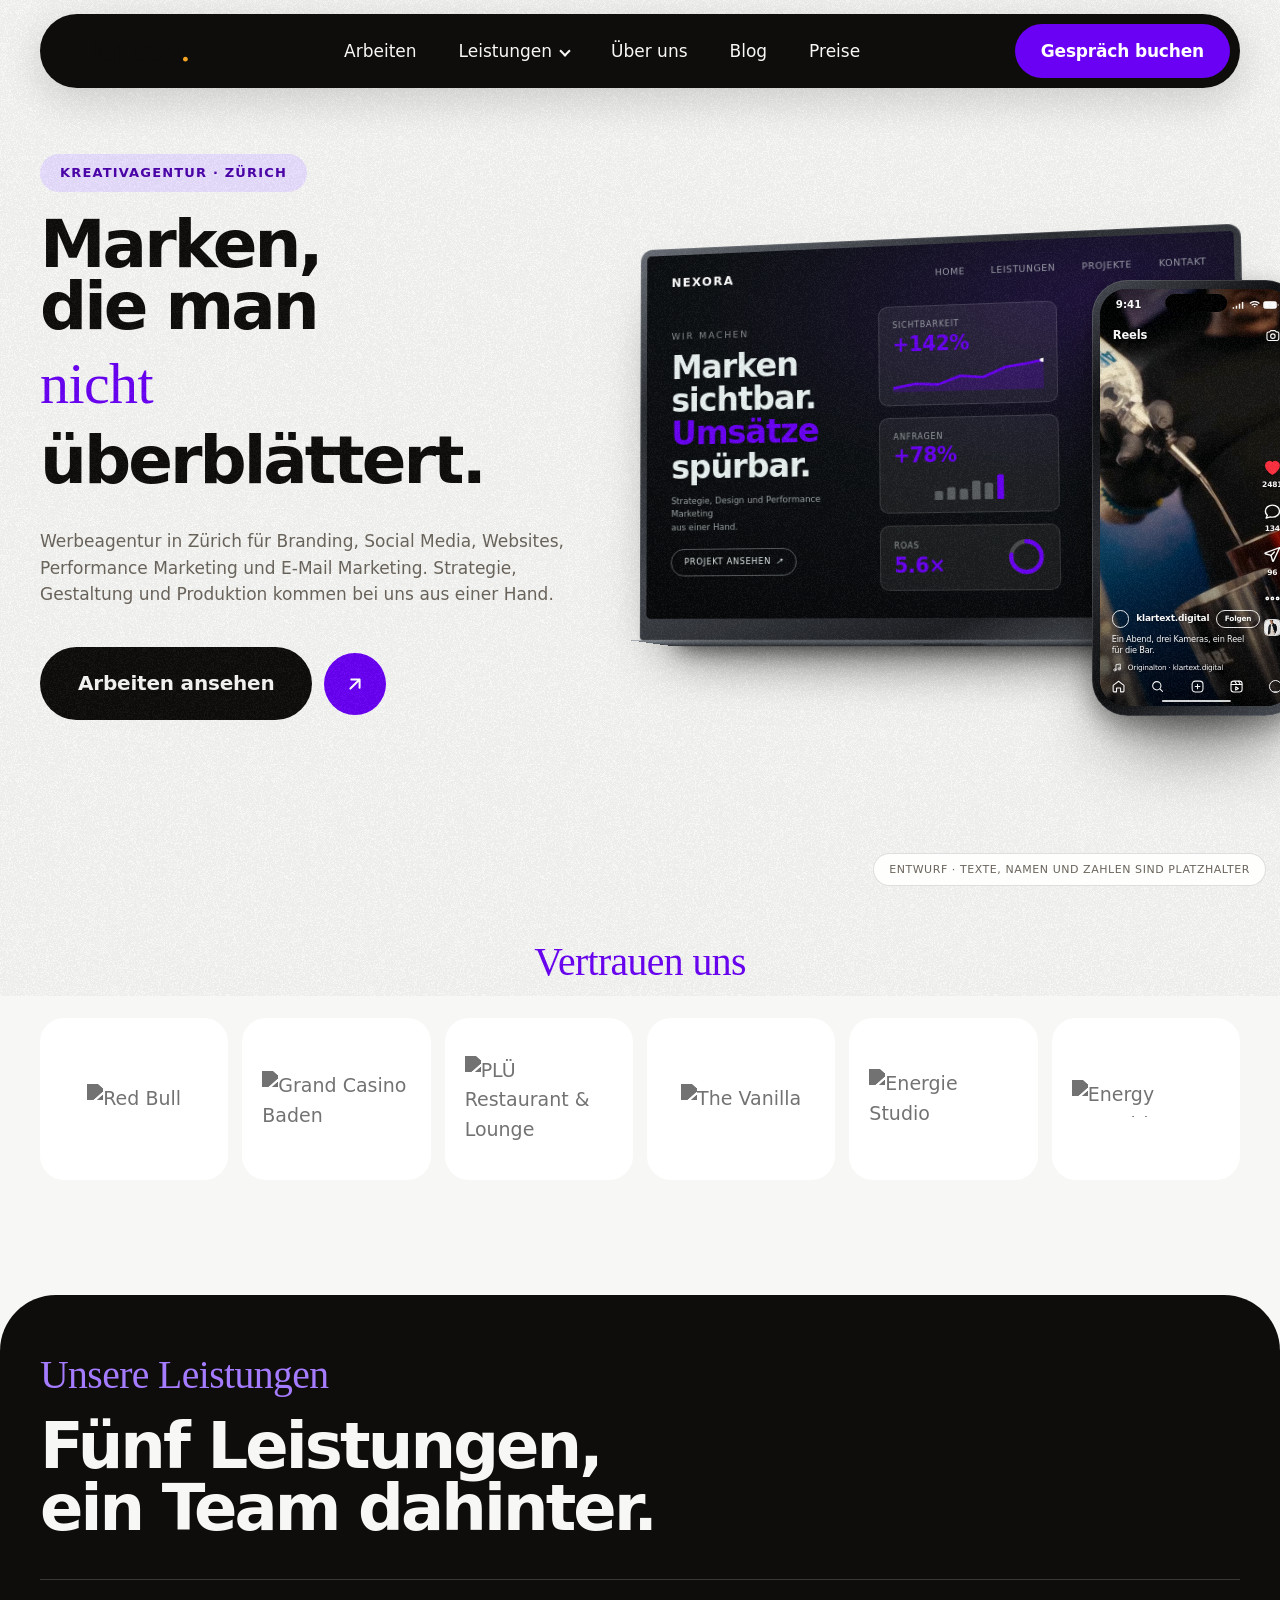
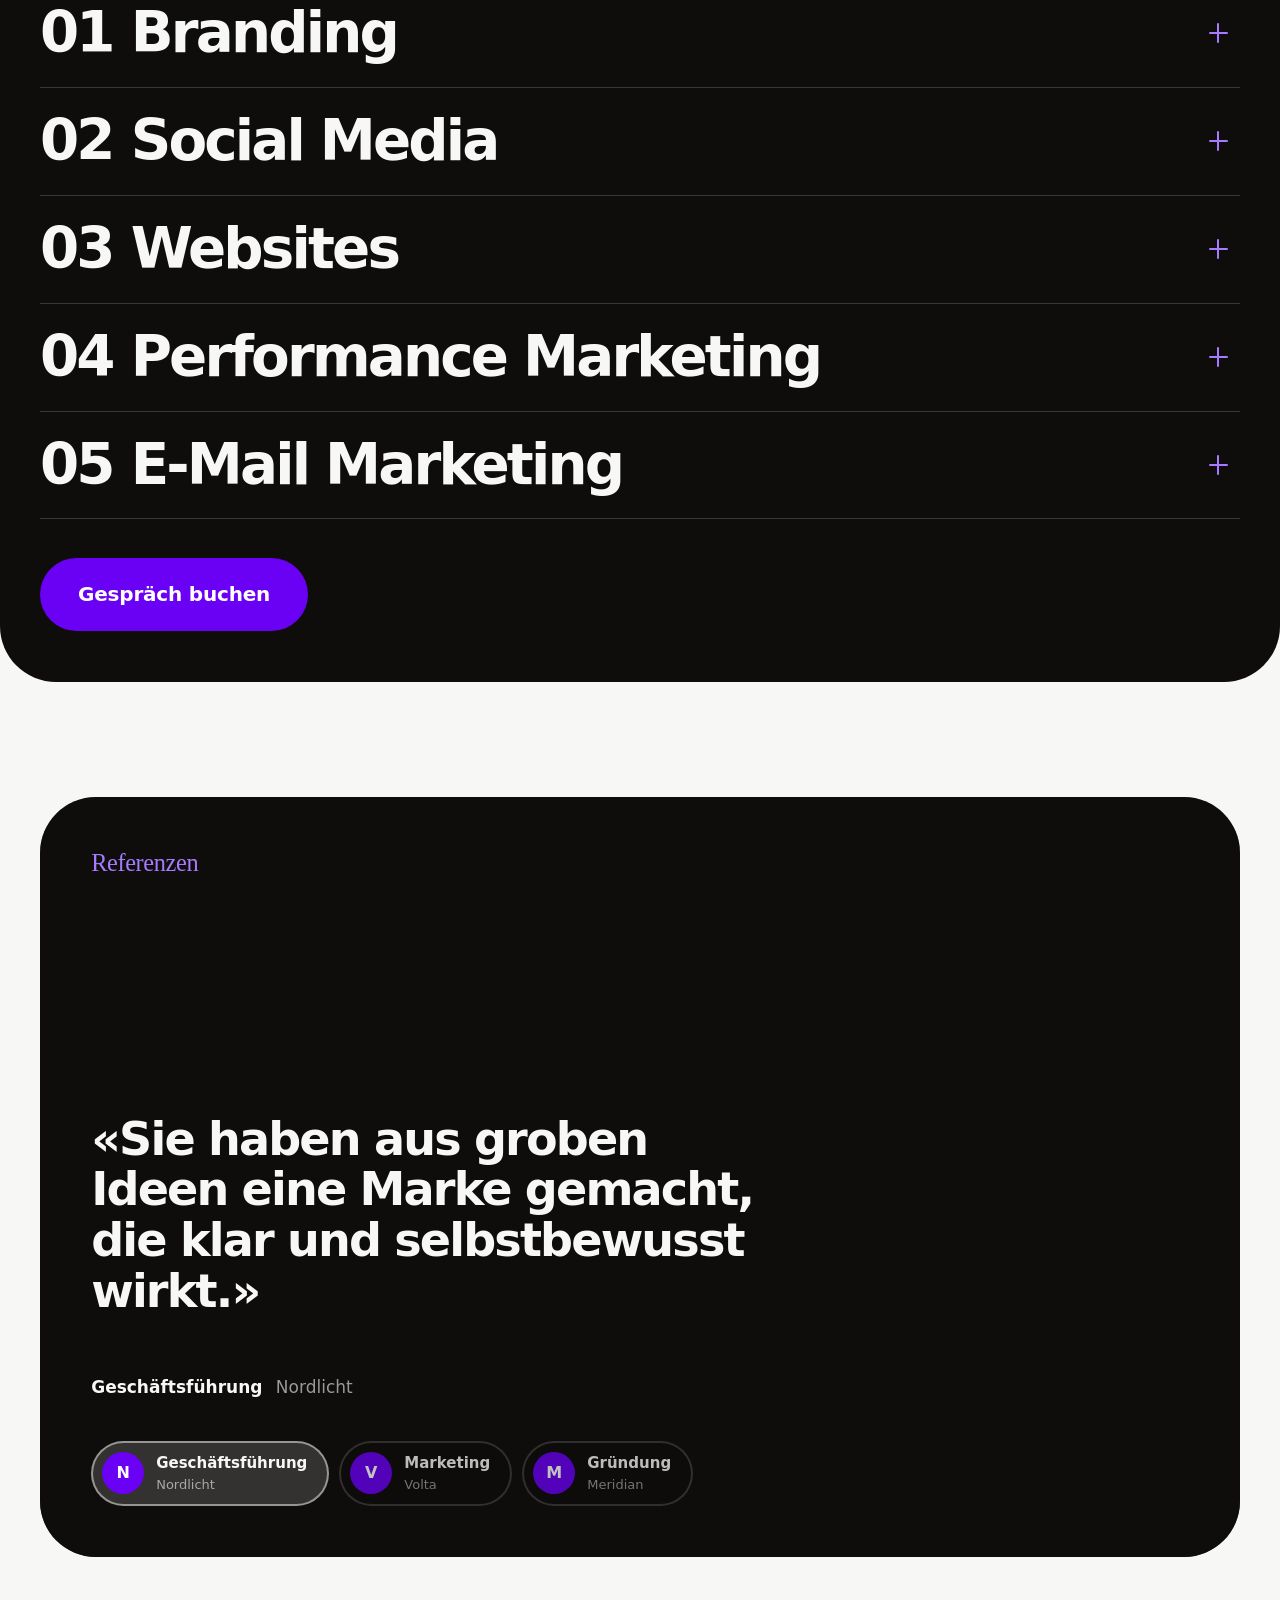
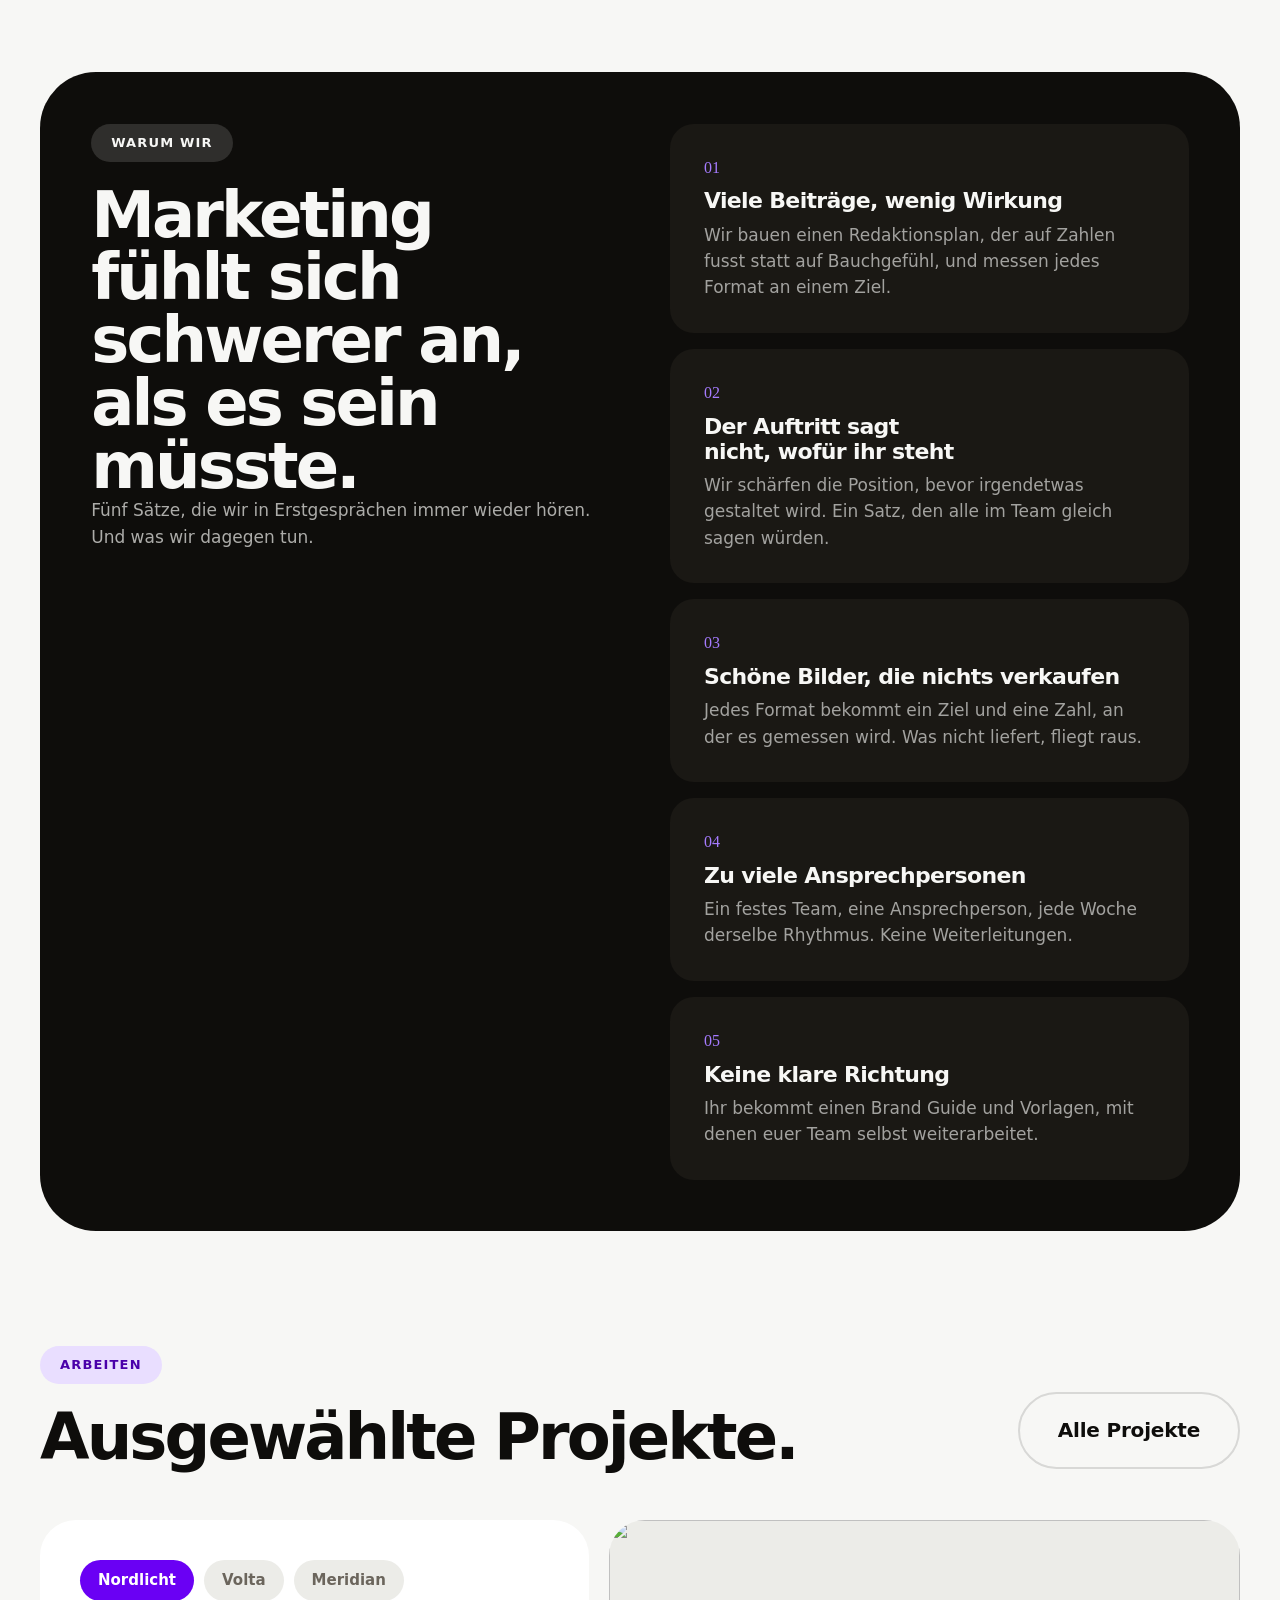
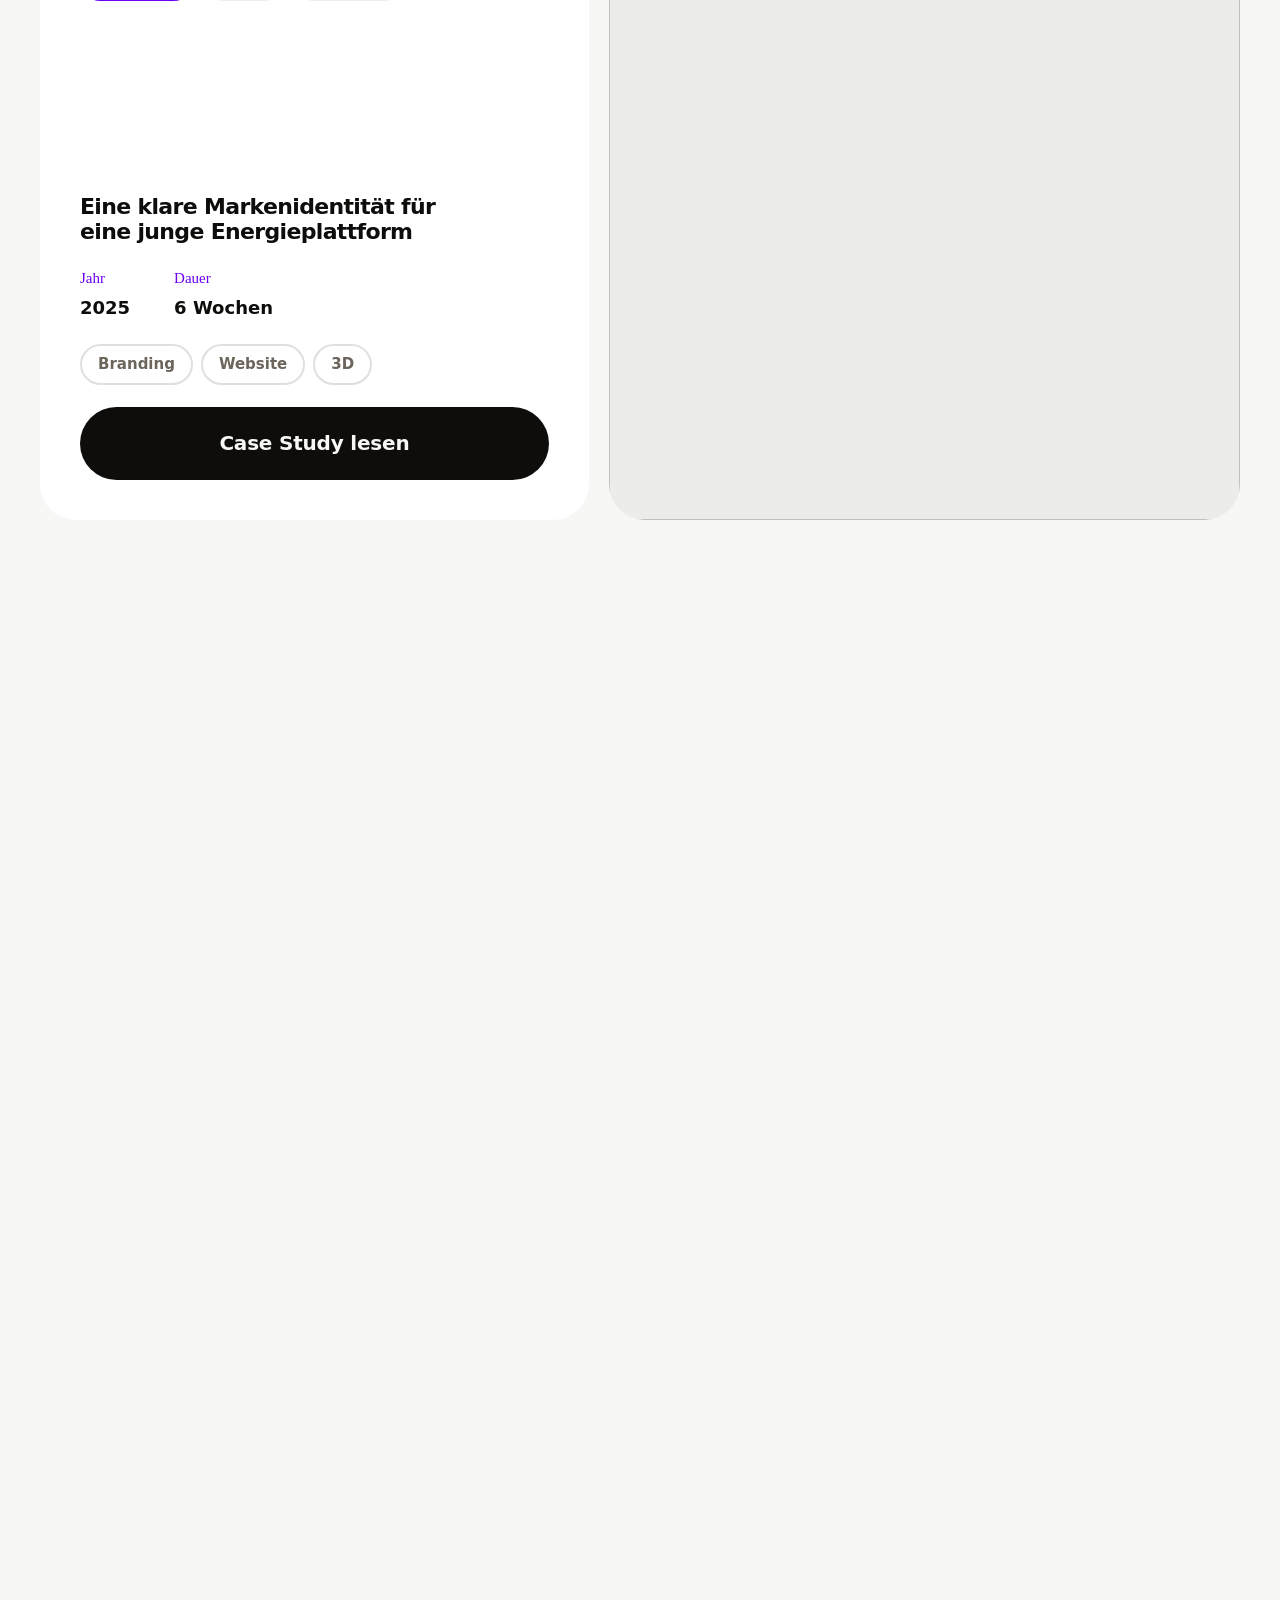
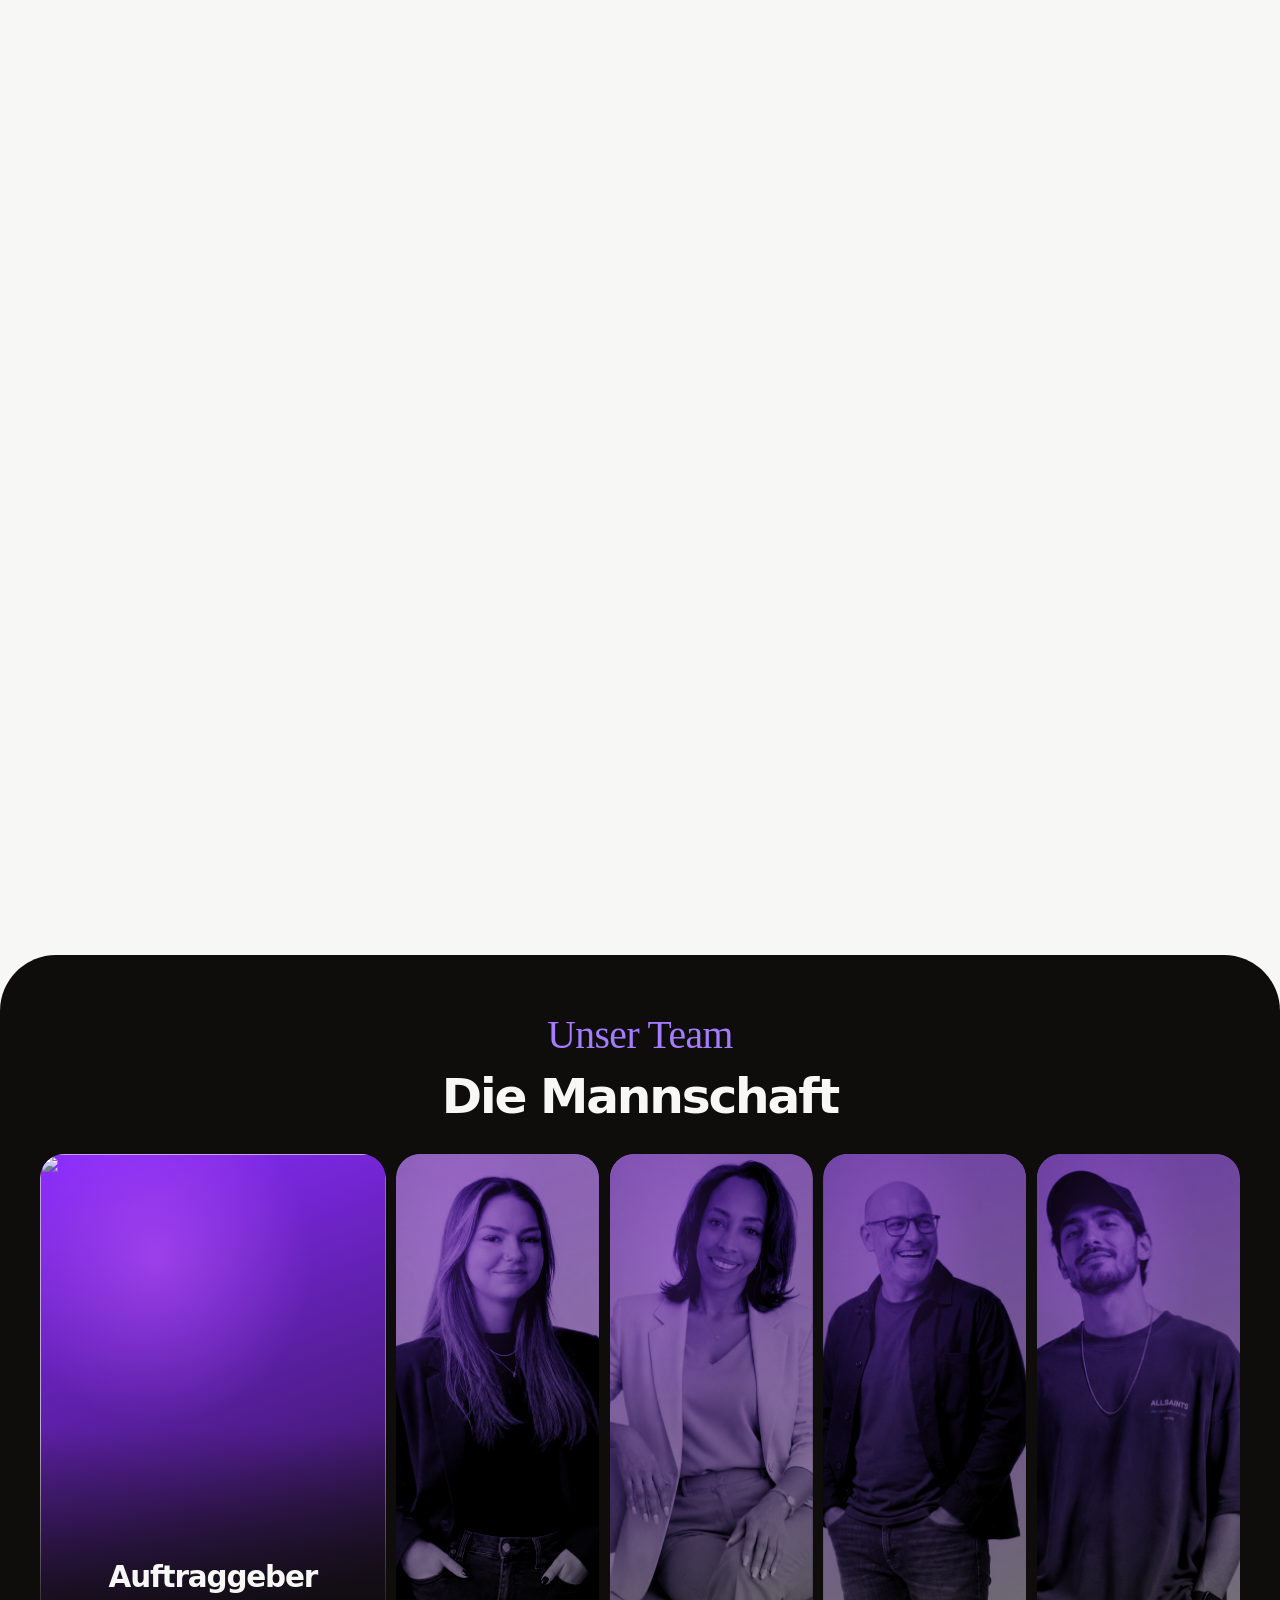
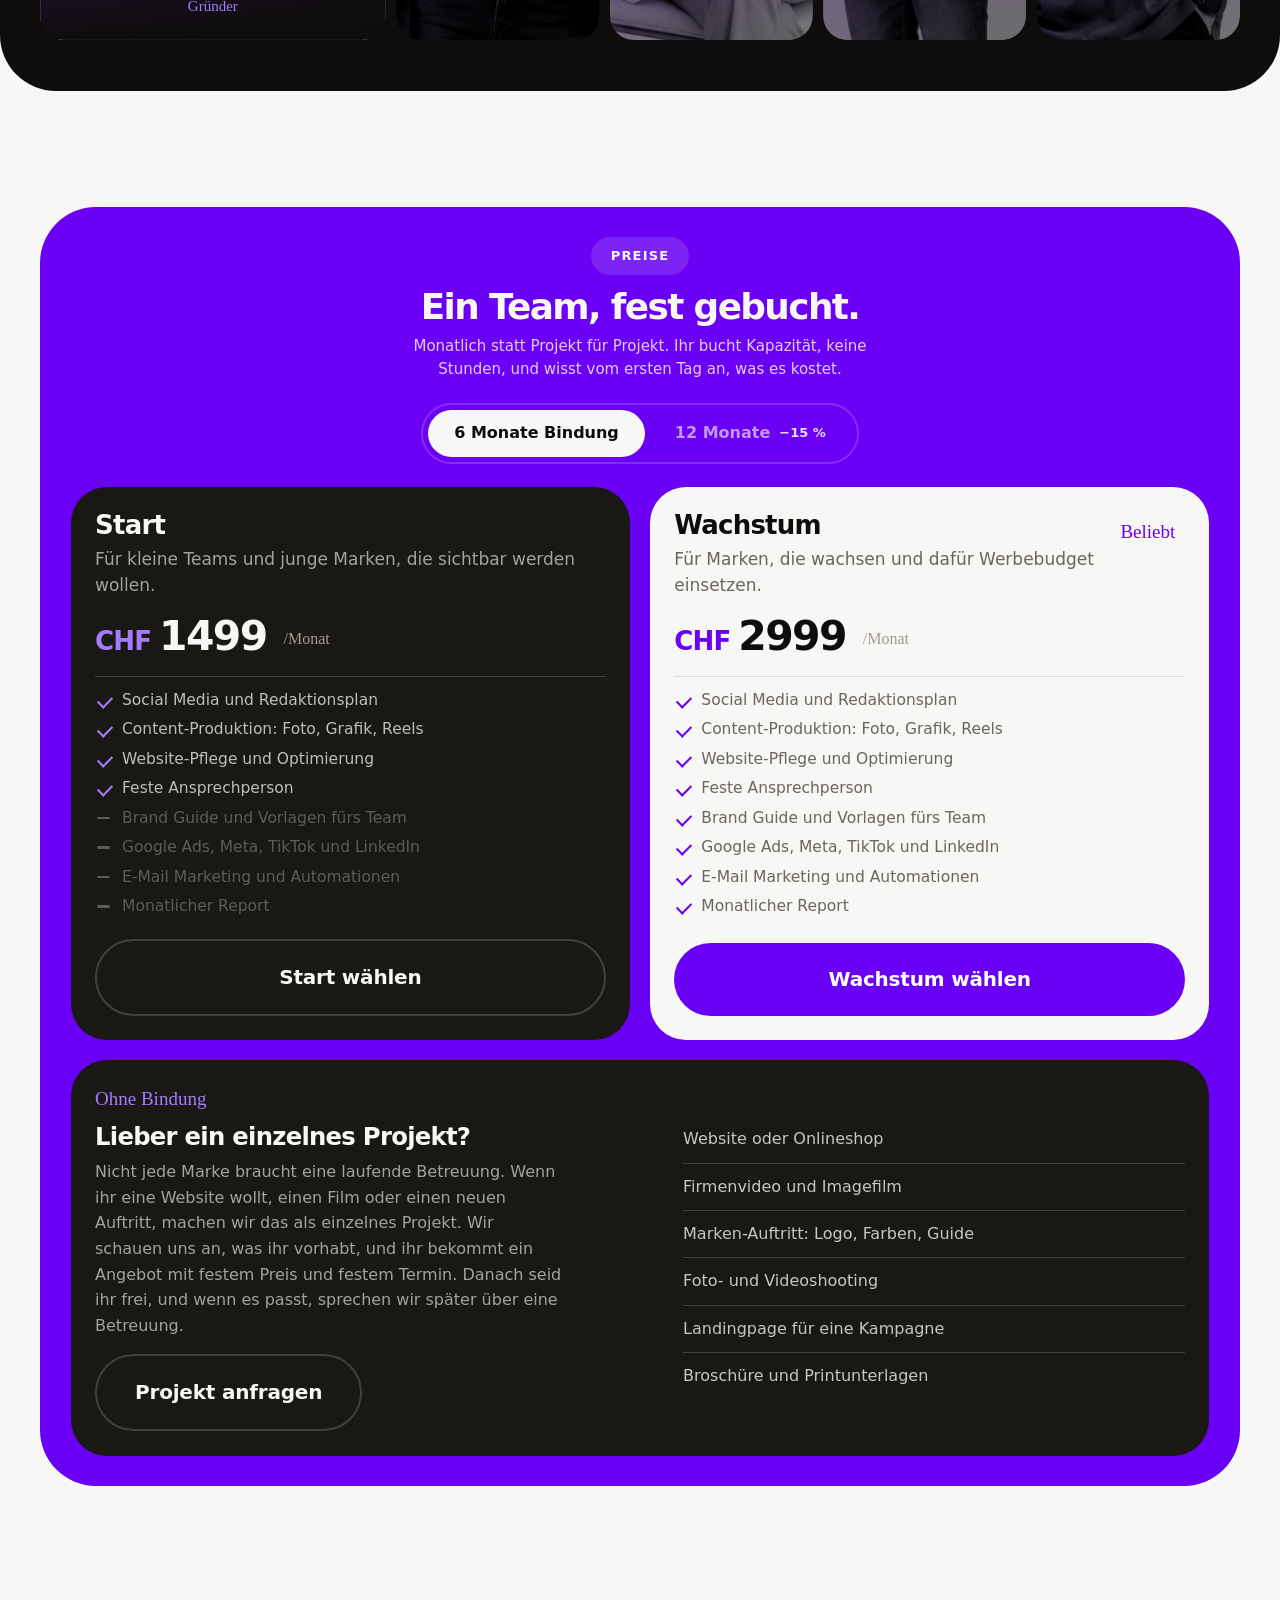
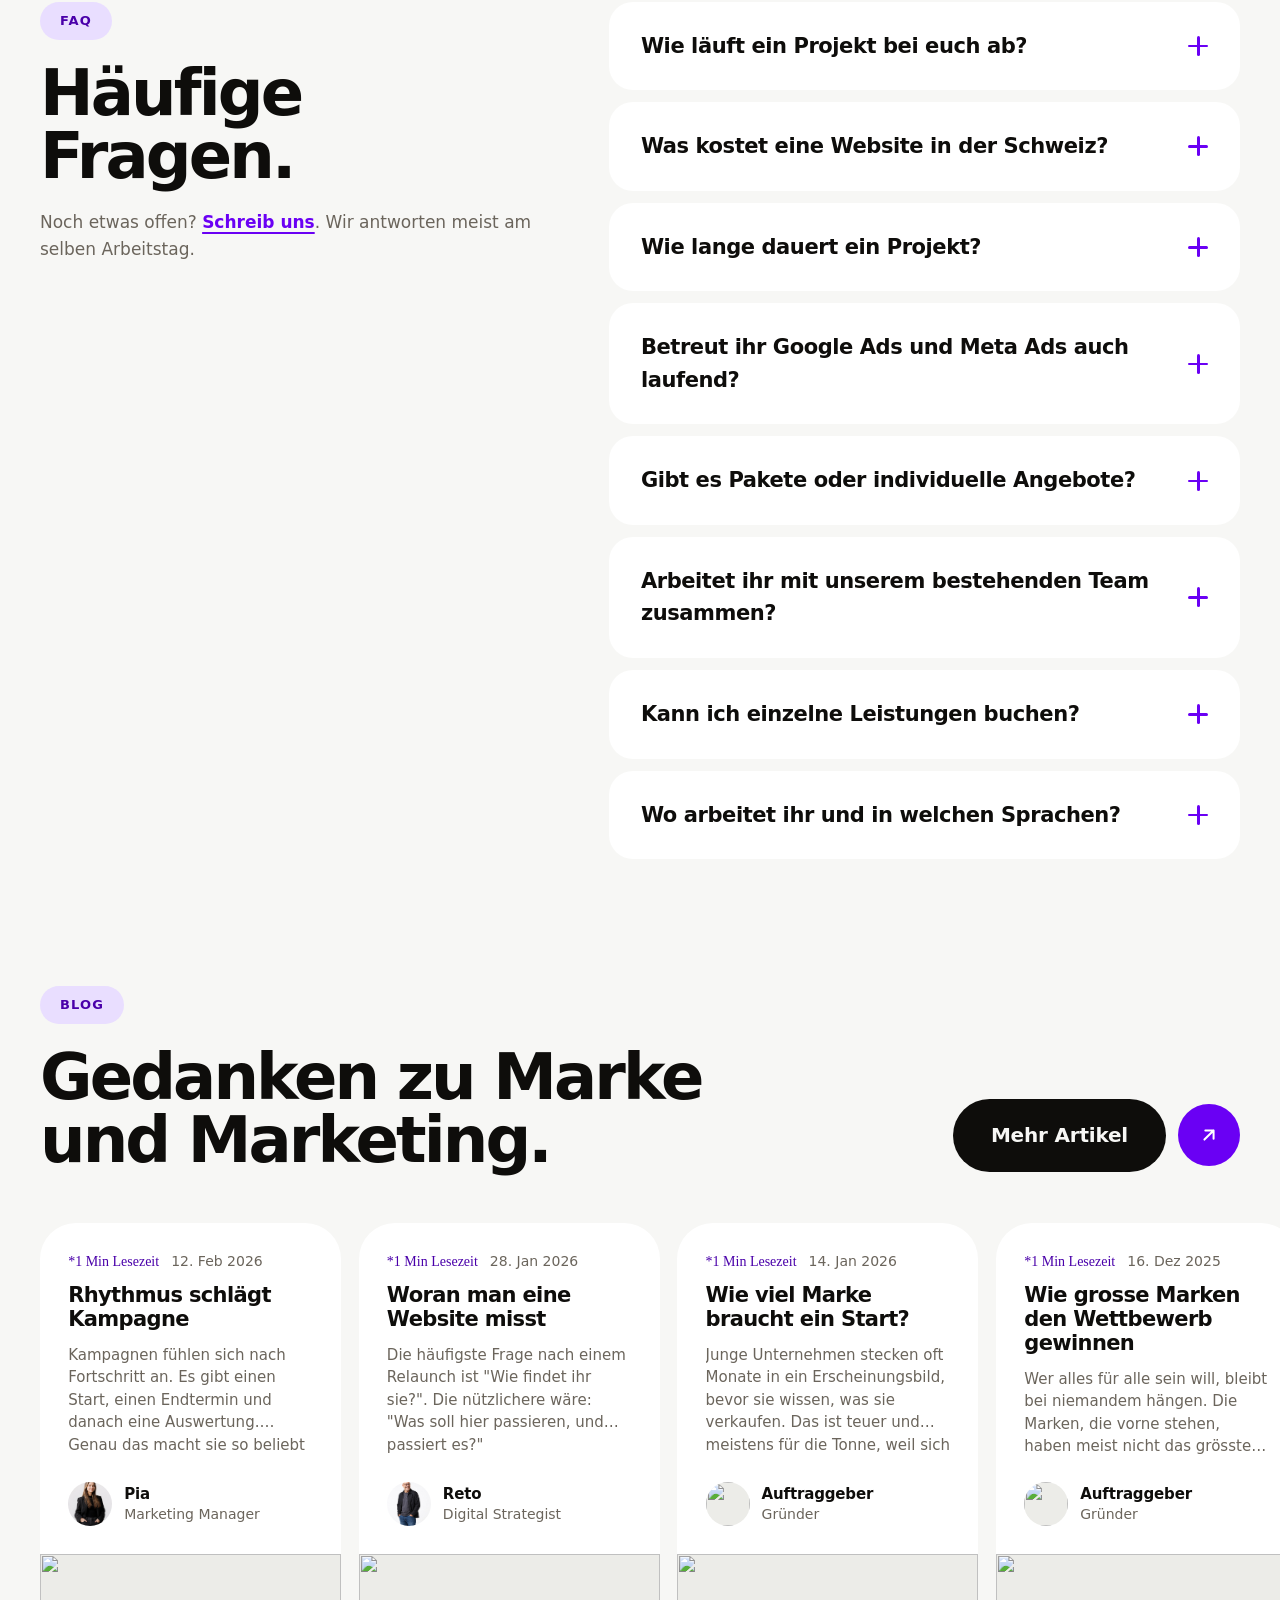
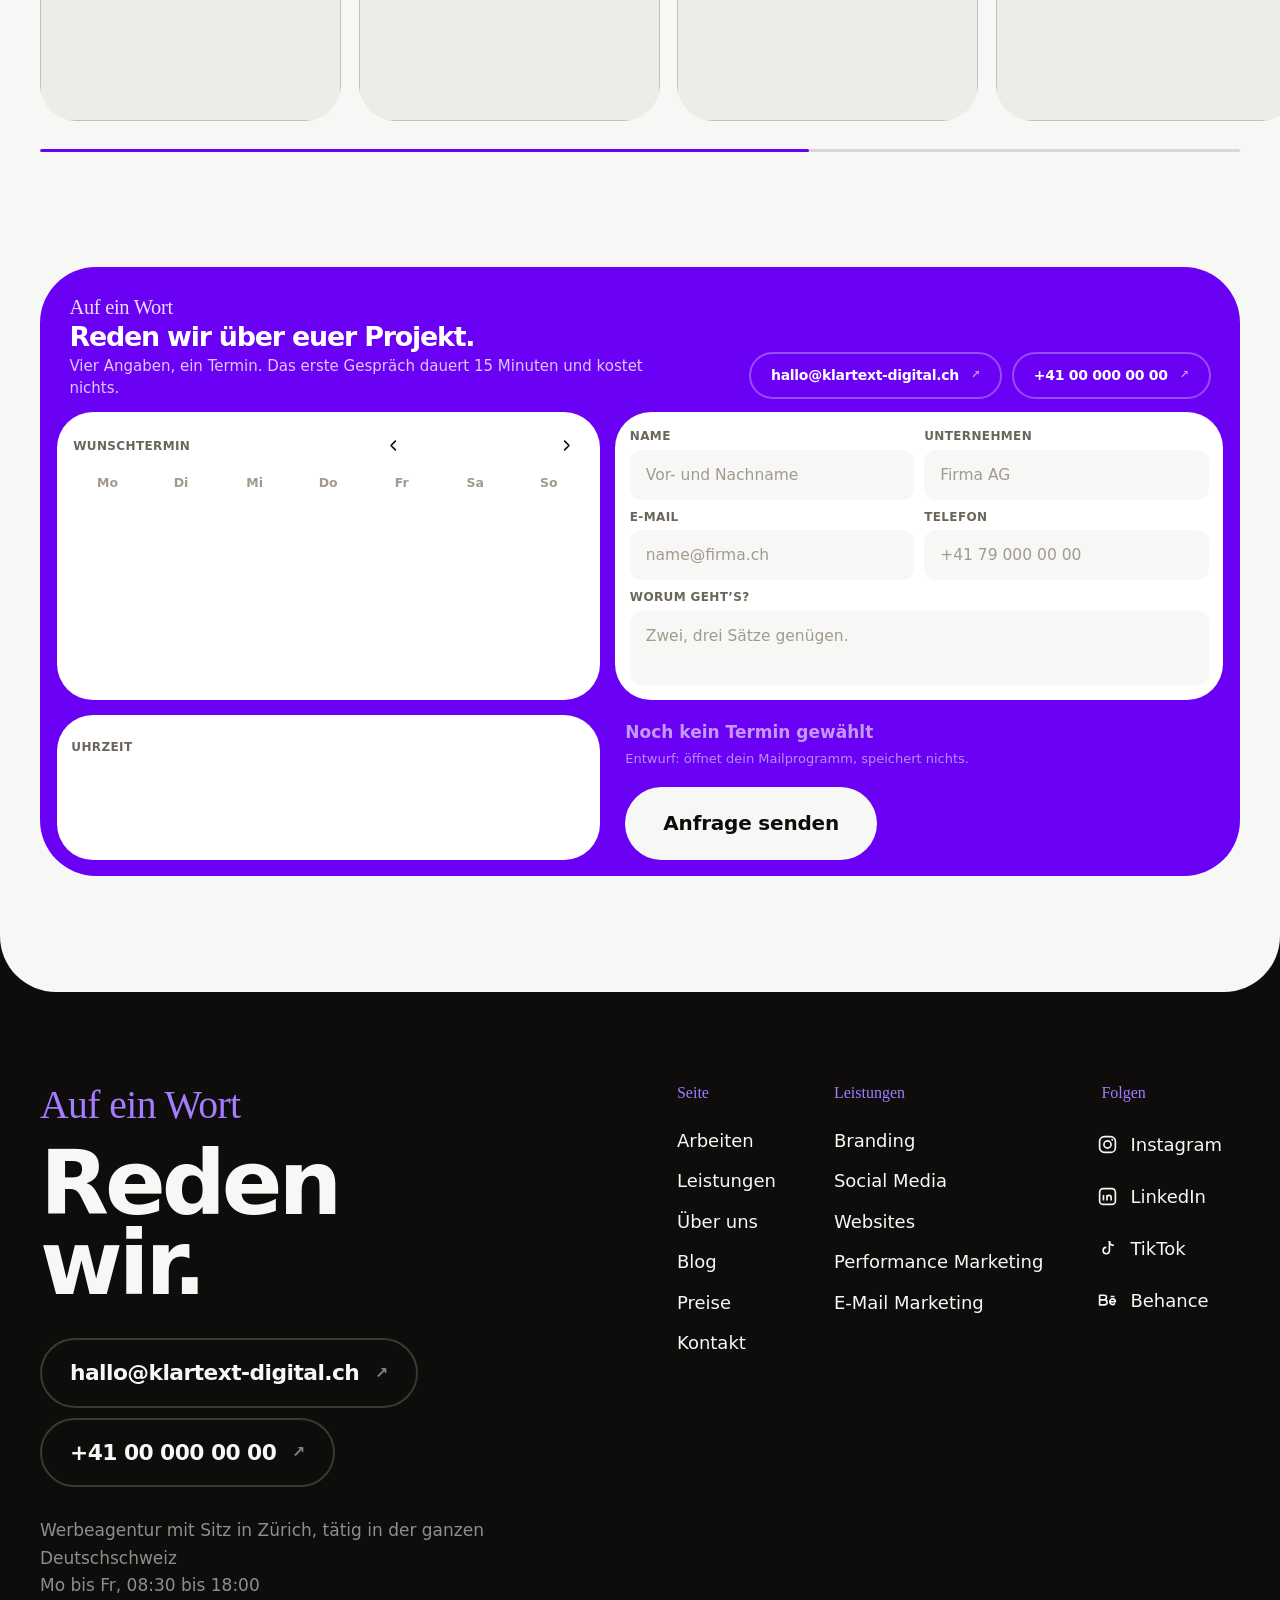
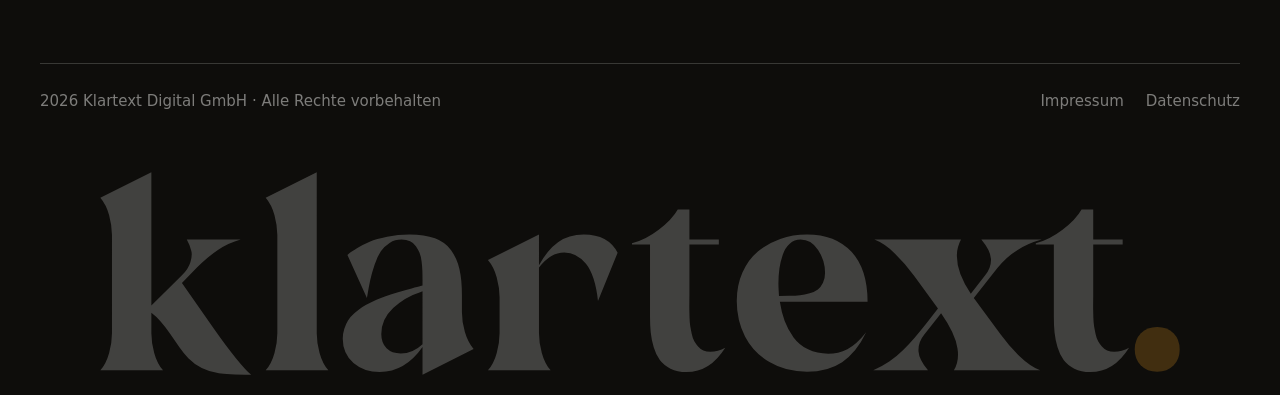
==== commit c455fad7: "Das echte Logo eingebaut Bisher war die Wortmarke keine Datei, sondern eine Anweisung: das Wort in F" ====
--- a/index.html
+++ b/index.html
@@ -15,8 +15,8 @@
 .lader--weg{opacity:0}
 .lader__mitte{display:grid;justify-items:center;transition:transform .62s cubic-bezier(.44,0,.56,1)}
 .lader--weg .lader__mitte{transform:translateY(-14px)}
-.lader__marke{display:inline-flex;align-items:baseline;gap:.1em;font-weight:900;letter-spacing:-.055em;line-height:1;font-size:var(--marke)}
-.lader__marke i{font-style:normal;color:transparent;flex:0 0 auto;width:.3em;height:.3em;border-radius:50%;background:#A57BFF;align-self:baseline;overflow:hidden}
+.lader__marke{display:block;line-height:0}.lader__marke img{width:calc(var(--marke)*5.175);max-width:calc(100vw - 48px);height:auto;display:block}
+
 .lader__reihe{display:flex;align-items:center;gap:var(--lueck);width:min(calc(var(--marke)*10.35 + 2*(var(--lueck) + var(--zahl)*3.5)),calc(100vw - 48px));margin-top:clamp(30px,3.4vw,52px)}
 .lader__balken{flex:1;height:clamp(6px,.55vw,10px);border-radius:99px;background:rgb(247 247 245/.22);overflow:hidden}
 .lader__fuell{display:block;height:100%;width:0;border-radius:99px;background:#F7F7F5}
@@ -33,12 +33,17 @@
 <link rel="stylesheet" href="stil.css">
 <script>document.documentElement.className+=" laedt";setTimeout(function(){document.documentElement.classList.remove("laedt")},8000);
 (function(){var b=new URLSearchParams(location.search).get("breite");if(b)document.documentElement.style.setProperty("--maxw",parseInt(b,10)+"px")})()</script>
+
+<link rel="icon" href="marke/favicon.svg" type="image/svg+xml">
+<link rel="icon" href="marke/favicon-32.png" sizes="32x32">
+<link rel="icon" href="marke/favicon-dunkel-32.png" sizes="32x32" media="(prefers-color-scheme:dark)">
+<link rel="apple-touch-icon" href="marke/favicon-180.png">
 </head>
 <body>
 
 <div class="lader" id="lader" aria-hidden="true">
   <div class="lader__mitte">
-    <div class="lader__marke">KLARTEXT<i>.</i></div>
+    <div class="lader__marke"><img src="marke/wortmarke-negativ.svg" alt="KLARTEXT" width="7877" height="1714"></div>
     <div class="lader__reihe">
       <span class="lader__zahl lader__zahl--geist" aria-hidden="true">0%</span>
       <div class="lader__balken"><span class="lader__fuell"></span></div>
@@ -54,7 +59,7 @@
 <!-- ══ Navigation: schwebende Pille ══ -->
 <header class="nav">
   <div class="nav__pille">
-    <a class="nav__mark" href="index.html">KLARTEXT<i>.</i></a>
+    <a class="nav__mark" href="index.html" aria-label="KLARTEXT — zur Startseite"><img src="marke/wortmarke.svg" alt="KLARTEXT" width="7877" height="1714"></a>
     <nav class="nav__wege" aria-label="Hauptnavigation">
       <a class="mlink" href="arbeiten/index.html"><span class="mlink__bg" aria-hidden="true"></span><span class="mlink__t">Arbeiten</span><span class="mlink__t mlink__t--neu" aria-hidden="true">Arbeiten</span></a>
       <span class="ndd">
@@ -869,7 +874,7 @@
   </div>
 
   <!-- Riesige Wortmarke als Grafik, unten angeschnitten -->
-  <div class="fuss__wortmarke" aria-hidden="true">KLARTEXT<i>.</i></div>
+  <div class="fuss__wortmarke" aria-hidden="true"><img src="marke/wortmarke-negativ.svg" alt="" width="7877" height="1714"></div>
 </footer>
 
 <div class="demo">Entwurf · Texte, Namen und Zahlen sind Platzhalter</div>
--- a/stil.css
+++ b/stil.css
@@ -68,8 +68,8 @@
      rechnen sich daraus, damit Rand und Inhalt nie auseinanderlaufen.
      Der Rand waechst fliessend mit dem Fenster: auf dem Handy 24 px,
      am grossen Schirm 72 px — vorher sprang er in Stufen. */
-  --maxw:1240px;
-  --pad:clamp(24px,4.4vw,72px);
+  --maxw:1680px;
+  --pad:clamp(24px,4.4vw,40px);
   --sec:clamp(90px,9vw,170px);
 }
 
@@ -272,14 +272,11 @@
   display:flex;align-items:center;justify-content:space-between;gap:24px;
   padding:10px 10px 10px 30px;color:var(--creme);
   box-shadow:0 12px 40px rgb(14 13 11 / .16)}
-.nav__mark{font-weight:800;font-size:23px;letter-spacing:-.045em;
-  display:inline-flex;align-items:baseline;gap:.1em}
-/* Der Punkt ist Markenzeichen, nicht Satzzeichen: als Kreis gezeichnet,
-   damit die Groesse frei steuerbar ist. Das Zeichen im HTML bleibt
-   stehen (Vorlesegeraete, Auswahl), wird aber unsichtbar gestellt. */
-.nav__mark i{font-style:normal;color:transparent;flex:0 0 auto;
-  width:.32em;height:.32em;border-radius:50%;background:var(--violett-hell);
-  align-self:baseline;overflow:hidden}
+/* Die Wortmarke ist jetzt eine Datei, keine gesetzte Schrift mehr.
+   Hoehe statt Schriftgrad steuern — das Seitenverhaeltnis steckt im
+   SVG und bleibt dabei unangetastet. */
+.nav__mark{display:inline-flex;align-items:center;line-height:0}
+.nav__mark img{height:26px;width:auto;display:block}
 .nav__wege{display:flex;gap:6px;font-size:17px;font-weight:500}
 
 /* ── Menü-Hover: Pille poppt auf, Wort kippt durch ──────────────
@@ -726,13 +723,13 @@
 .schalter em{font-style:normal;font-size:13px;font-weight:700;color:var(--violett-zart)}
 .schalter button.ist em{color:var(--violett)}
 .preise__raster{display:grid;grid-template-columns:repeat(2,1fr);gap:20px;
-  max-width:1020px;margin:clamp(18px,1.8vw,28px) auto 0}
+  max-width:1240px;margin:clamp(18px,1.8vw,28px) auto 0}
 
 /* ── Projektoption: fuer Firmen ohne Abo ────────────────────────
    Bewusst breiter und flacher als die beiden Abo-Karten, damit sie
    nicht als dritter Tarif gelesen wird, sondern als eigener Weg.
    Nutzt dieselben Bausteine — Karte, Haken-Liste, Knopf. */
-.projekt{max-width:1020px;margin:20px auto 0;background:var(--tinte-2);
+.projekt{max-width:1240px;margin:20px auto 0;background:var(--tinte-2);
   border-radius:var(--r-gross);padding:clamp(22px,1.9vw,30px);
   display:grid;grid-template-columns:minmax(0,1.05fr) minmax(0,.95fr);
   gap:clamp(20px,2.6vw,44px);align-items:center;
@@ -918,6 +915,9 @@
    passte auf keinen Bildschirm; nebeneinander nutzt er die Breite,
    die ohnehin da ist, und der Kalender darf gross sein. */
 .ruf{padding:var(--sec) var(--pad)}
+/* Bewusst schmaler als die Sektionen: bei voller Breite ziehen
+   sich Kalender und Felder so weit auseinander, dass man die
+   vier Angaben nicht mehr auf einen Blick hat. */
 .ruf__karte{max-width:1240px;margin:0 auto;background:var(--violett);color:#fff;
   border-radius:var(--r-seite);padding:clamp(14px,1.3vw,20px)}
 .ruf__karte .brush{color:var(--violett-zart)}
@@ -1116,19 +1116,16 @@
 .fuss__sozial a:hover{background:var(--creme);color:var(--tinte);transform:var(--kipp)}
 
 /* Wortmarke als Grafik — unten angeschnitten, füllt die Breite */
-.fuss__wortmarke{max-width:var(--maxw);margin:clamp(30px,3vw,54px) auto -.2em;
-  font-size:clamp(90px,17.4vw,268px);font-weight:900;letter-spacing:-.055em;
-  line-height:.8;text-align:center;white-space:nowrap;
-  display:flex;align-items:baseline;justify-content:center;gap:.03em;
-  color:transparent;-webkit-text-stroke:2px rgb(247 247 245 / .22);
-  transition:color var(--t-bild) var(--kurve),
-    -webkit-text-stroke-color var(--t-bild) var(--kurve)}
+/* Stand vorher als Umriss da und lief beim Schweben zu. Eine fertige
+   Datei traegt keinen Umriss — der Weckeffekt bleibt als Aufhellen von
+   22 auf 100 Prozent, gleiche Dauer wie vorher. */
+.fuss__wortmarke{max-width:var(--maxw);margin:clamp(30px,3vw,54px) auto 0;
+  padding:0 var(--pad);line-height:0;
+  opacity:.22;transition:opacity var(--t-bild) var(--kurve)}
+.fuss__wortmarke img{width:100%;height:auto;display:block}
 /* Hier gefuellt statt umrissen: zwischen lauter Konturen ist die volle
    Flaeche der einzige Punkt, an dem das Auge haengen bleibt. */
-.fuss__wortmarke i{font-style:normal;flex:0 0 auto;-webkit-text-stroke:0;
-  width:.28em;height:.28em;border-radius:50%;background:var(--violett-hell);
-  align-self:baseline;overflow:hidden}
-.fuss:hover .fuss__wortmarke{-webkit-text-stroke-color:rgb(247 247 245 / .4)}
+.fuss:hover .fuss__wortmarke{opacity:1}
 
 .fuss__recht{max-width:var(--maxw);margin:clamp(50px,5vw,90px) auto 0;padding:26px 0 0;
   border-top:1px solid var(--linie-hell);
@@ -1149,7 +1146,7 @@
    Titel und ein handgeschriebener Einzeiler. */
 .unter{max-width:var(--maxw);margin:0 auto;
   padding:clamp(120px,11vw,180px) var(--pad) clamp(24px,2.6vw,44px)}
-.unter--eng{max-width:940px}
+.unter--eng{max-width:1400px}
 .unter h1{font-size:clamp(42px,6.4vw,104px);line-height:.98;margin:14px 0 18px}
 .unter--eng h1{font-size:clamp(34px,4.6vw,68px);line-height:1.04}
 .unter .brush{font-size:clamp(22px,2.4vw,38px);color:var(--violett)}
@@ -1209,11 +1206,14 @@
 .schritt h3{font-size:20px;letter-spacing:-.025em;margin-bottom:5px}
 .schritt p{font-size:16px;line-height:1.5;color:var(--grau)}
 
-.artikel__bild{max-width:940px;margin:clamp(8px,1.4vw,22px) auto 0;
+.artikel__bild{max-width:1400px;margin:clamp(8px,1.4vw,22px) auto 0;
   padding:0 var(--pad);border-radius:var(--r-gross);overflow:hidden}
 .artikel__bild img{width:100%;height:clamp(240px,32vw,480px);object-fit:cover;
   border-radius:var(--r-gross)}
-.artikel{max-width:min(760px,calc(100% - var(--pad) * 2));
+/* Fliesstext waechst nur bis 820. Zeilen ueber rund 80 Zeichen
+   verliert das Auge beim Ruecksprung — das ist Lesbarkeit, keine
+   Geschmacksfrage. */
+.artikel{max-width:min(820px,calc(100% - var(--pad) * 2));
   margin:clamp(34px,4vw,66px) auto 0}
 .artikel p{font-size:clamp(18px,1.45vw,22px);line-height:1.66;color:var(--tinte);
   margin-bottom:1.1em}
@@ -1805,7 +1805,7 @@
   gap:clamp(12px,1.3vw,22px);margin-top:clamp(26px,3vw,44px)}
 /* Zwei statt vier: dann darf jeder Film groesser stehen. */
 .reels__reihe--zwei{grid-template-columns:repeat(2,minmax(0,1fr));
-  max-width:840px}
+  max-width:1040px}
 @media (max-width:1000px){ .reels__reihe{grid-template-columns:repeat(2,minmax(0,1fr))} }
 @media (max-width:560px){
   /* Zwei Lamellen nebeneinander sind hier rund 150 px breit — Name und
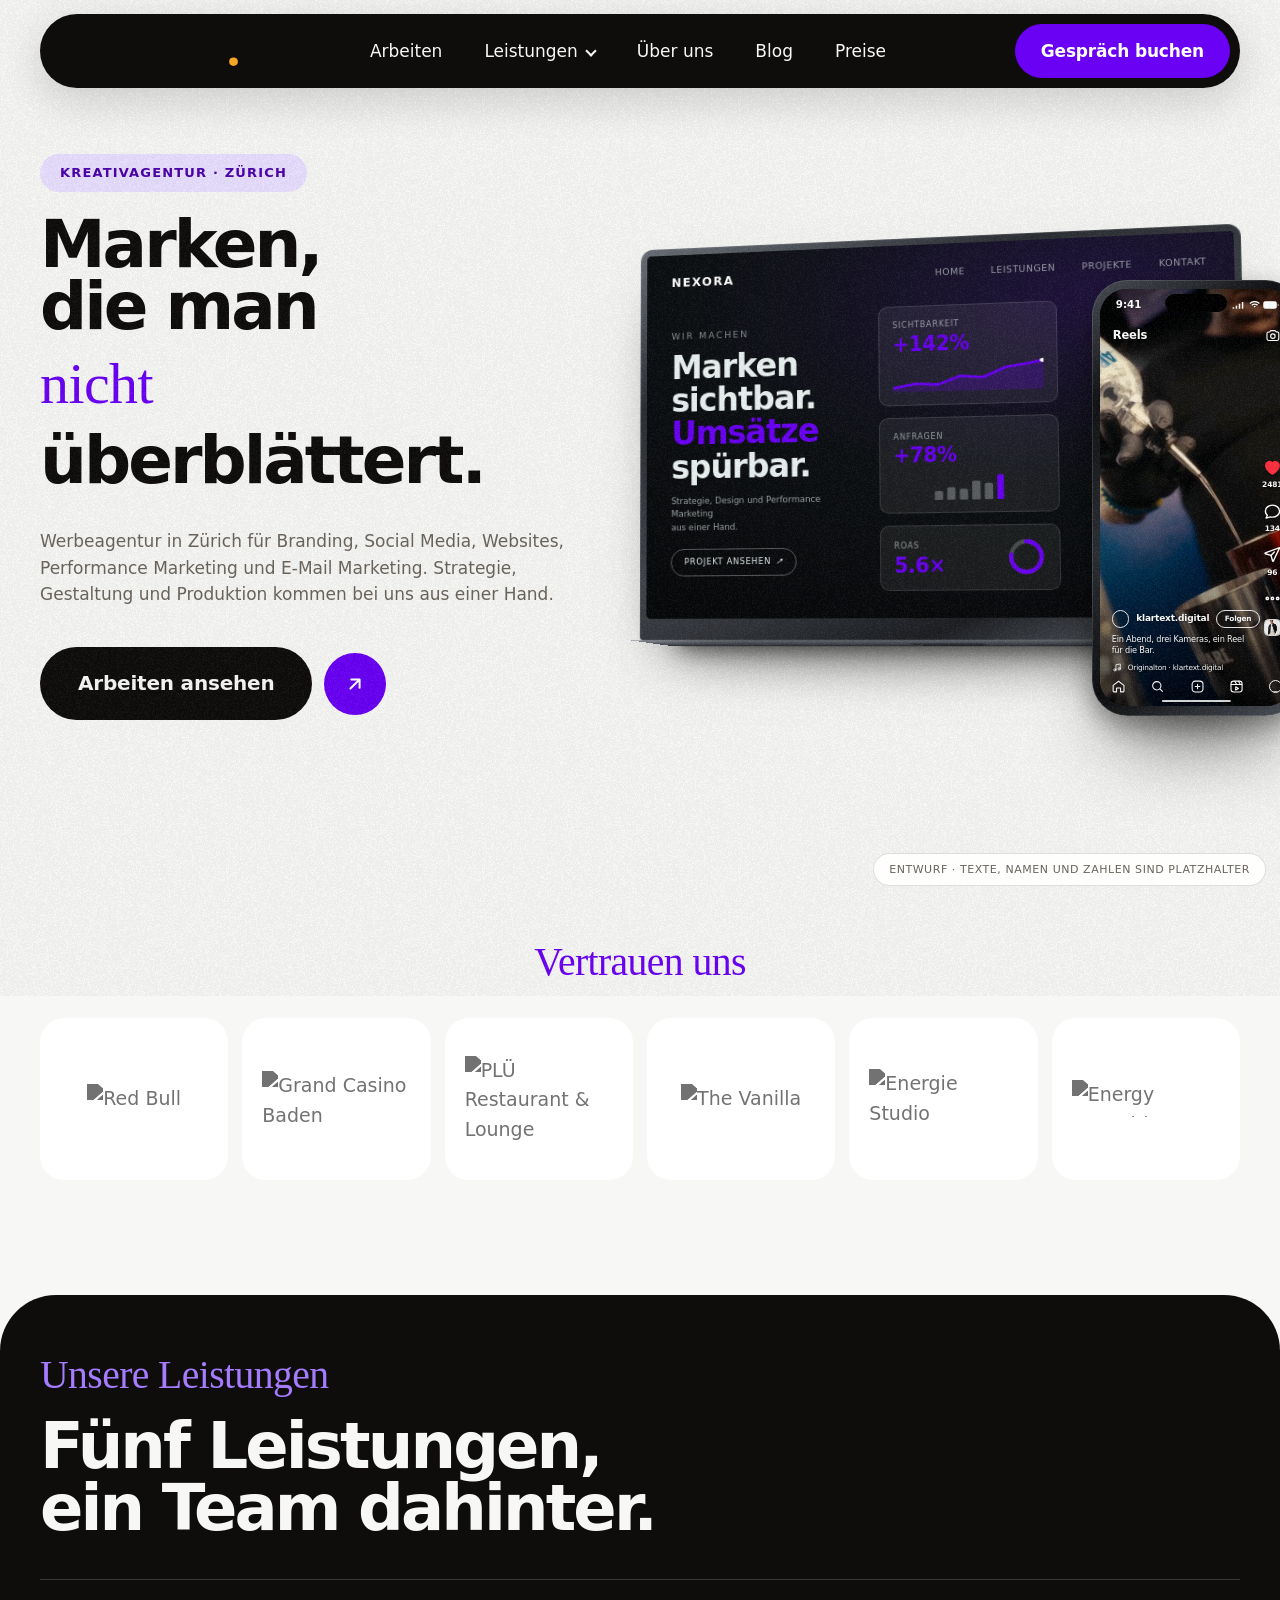
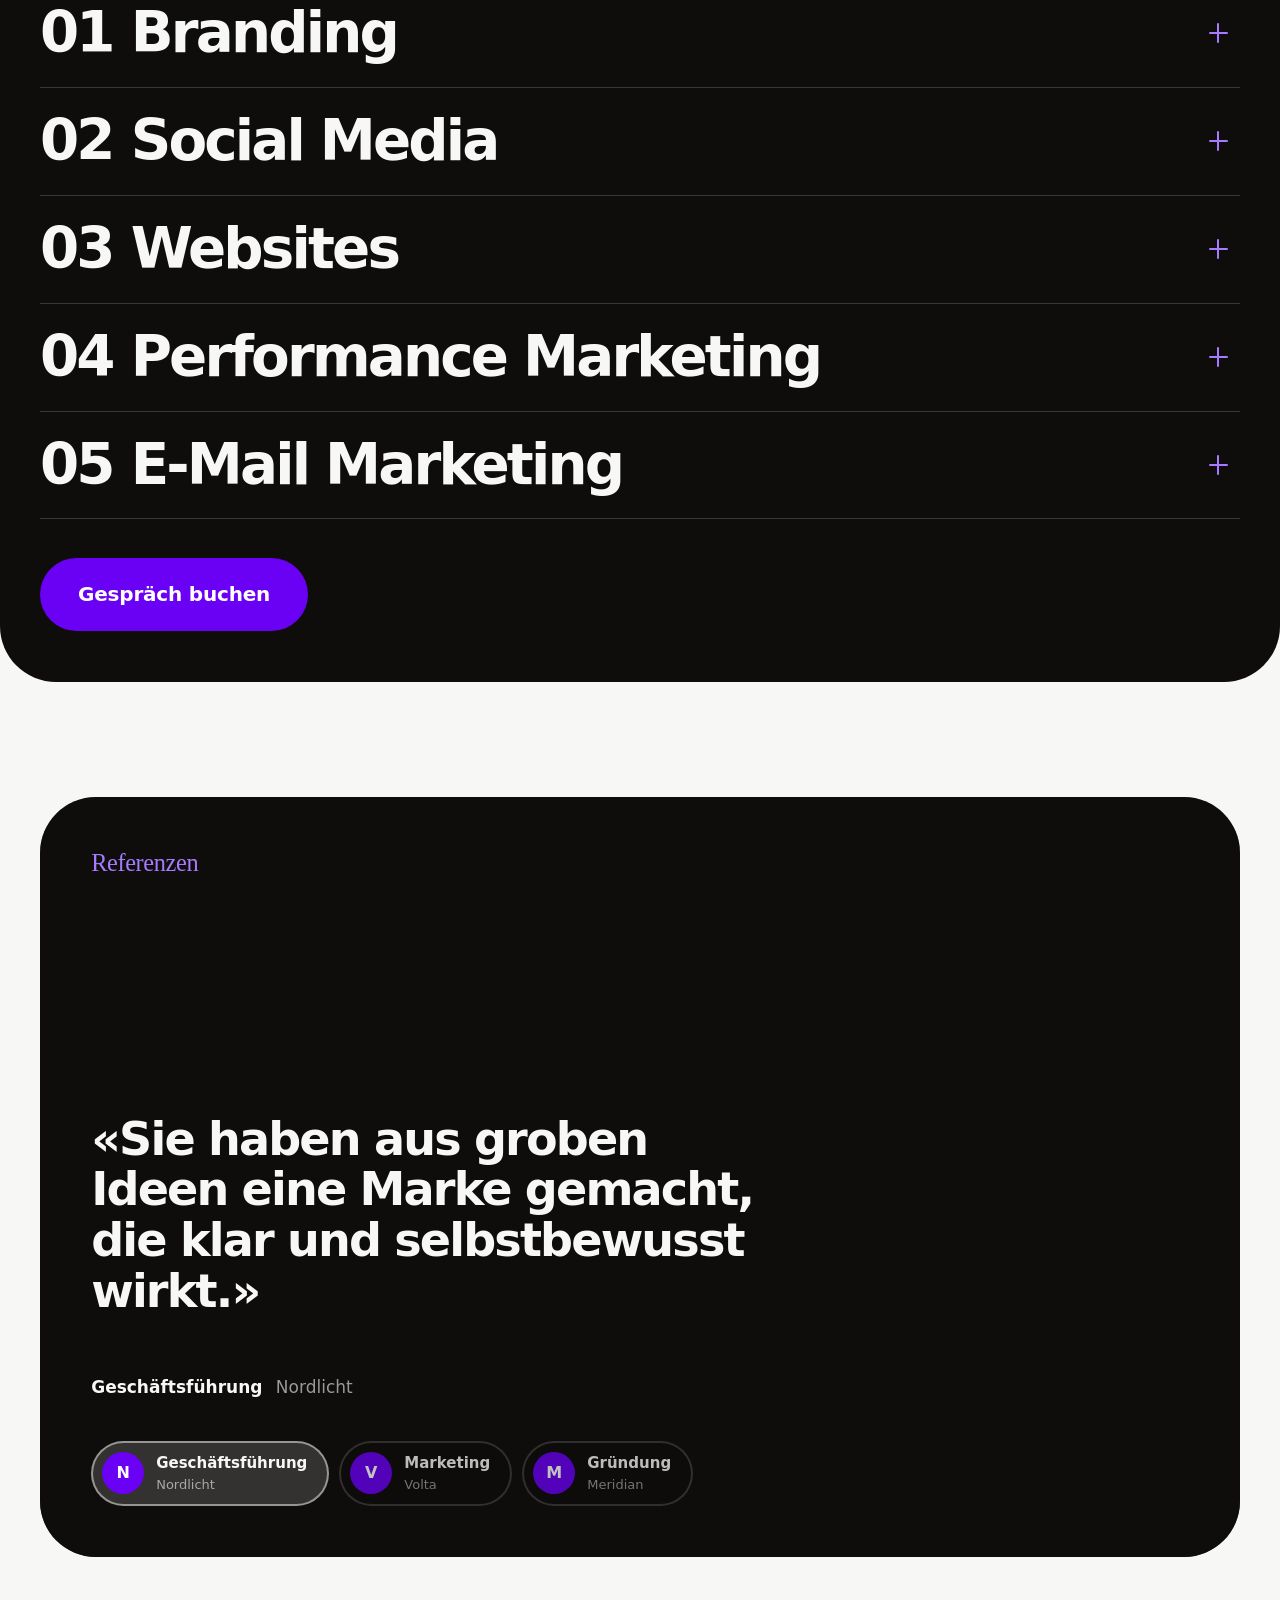
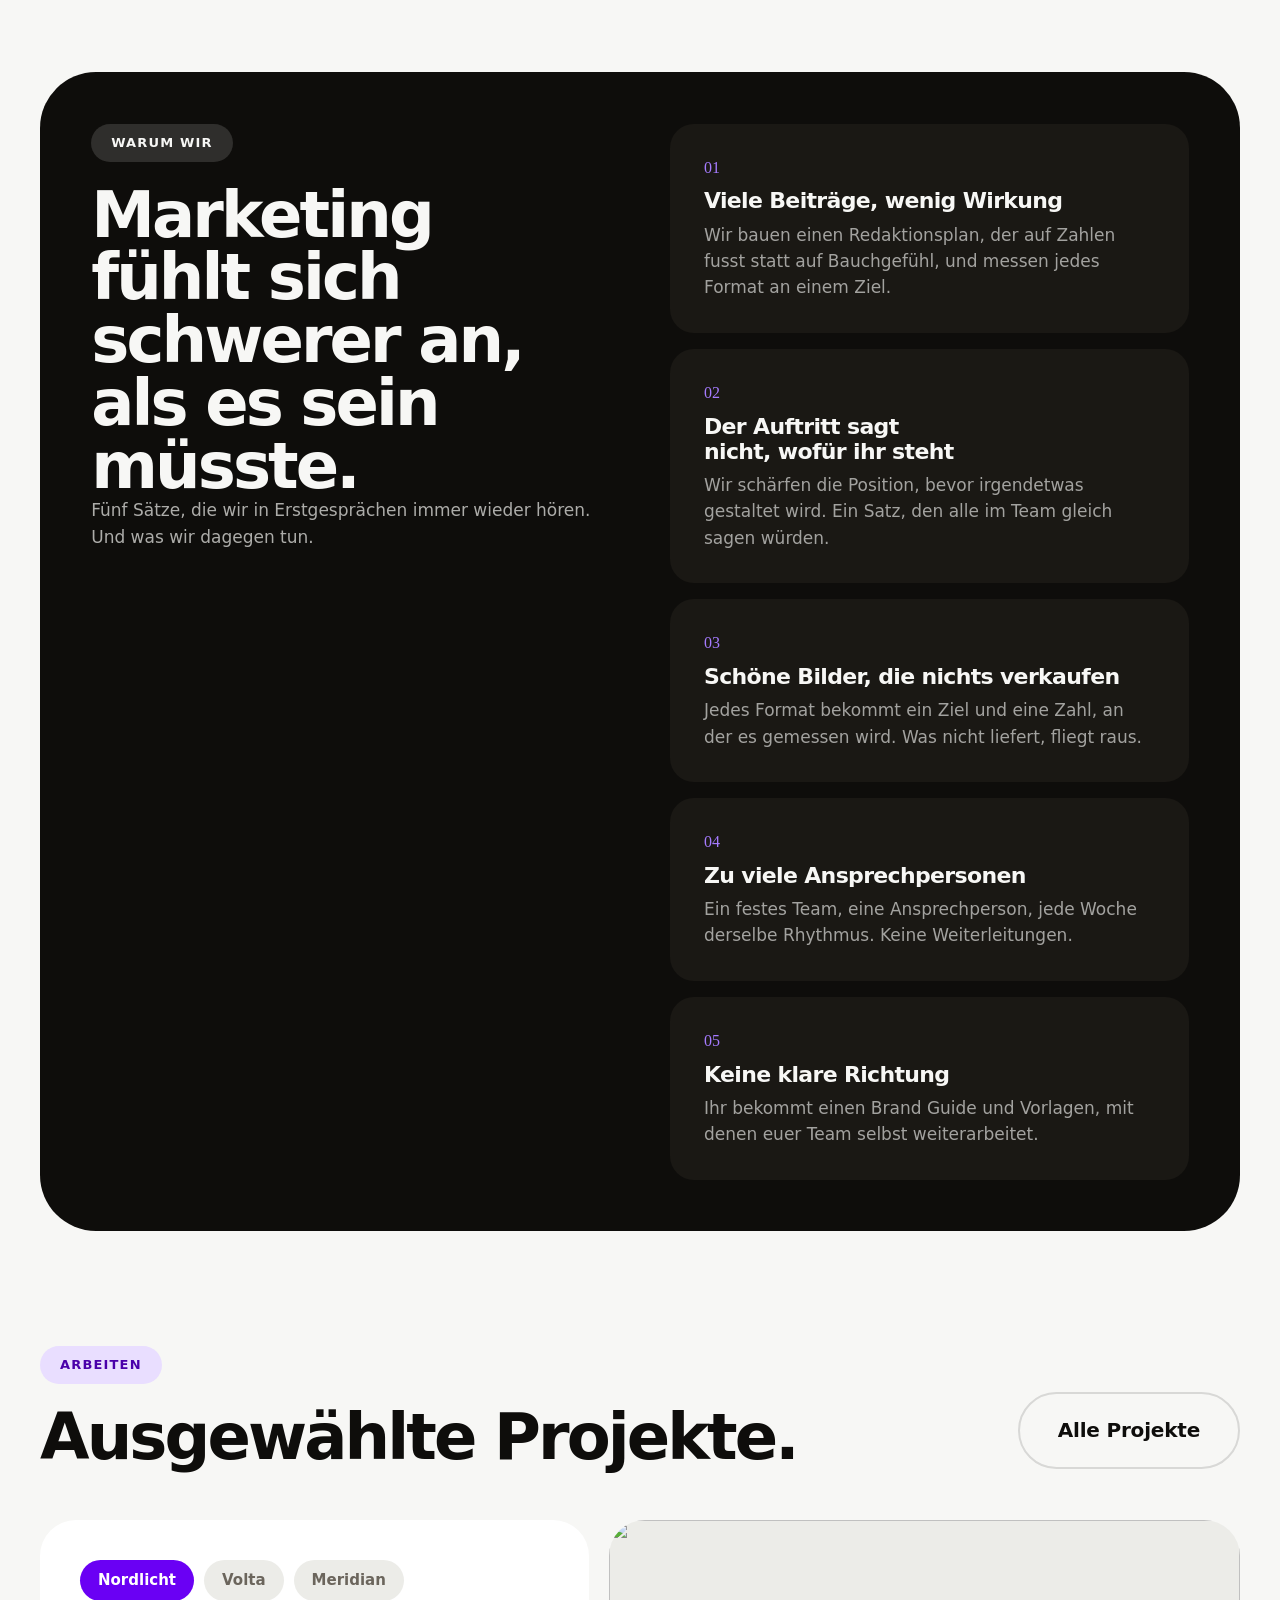
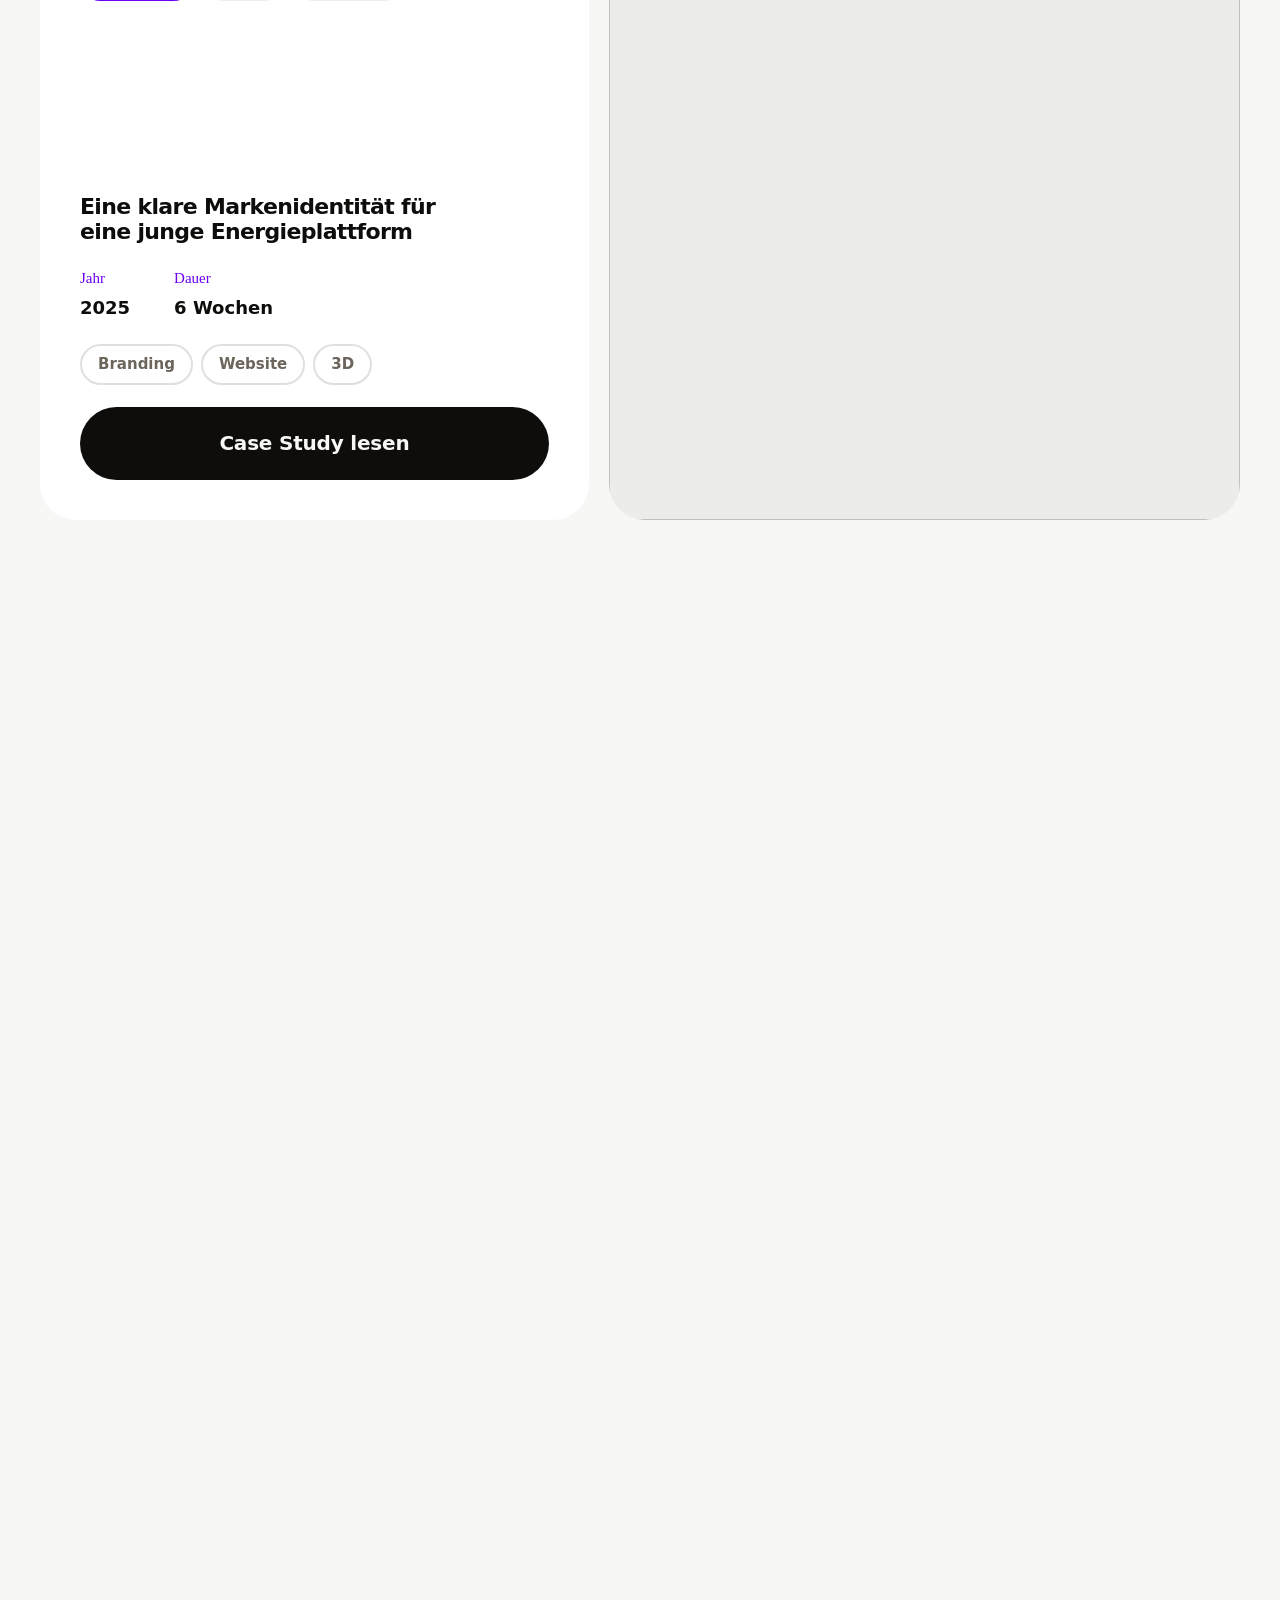
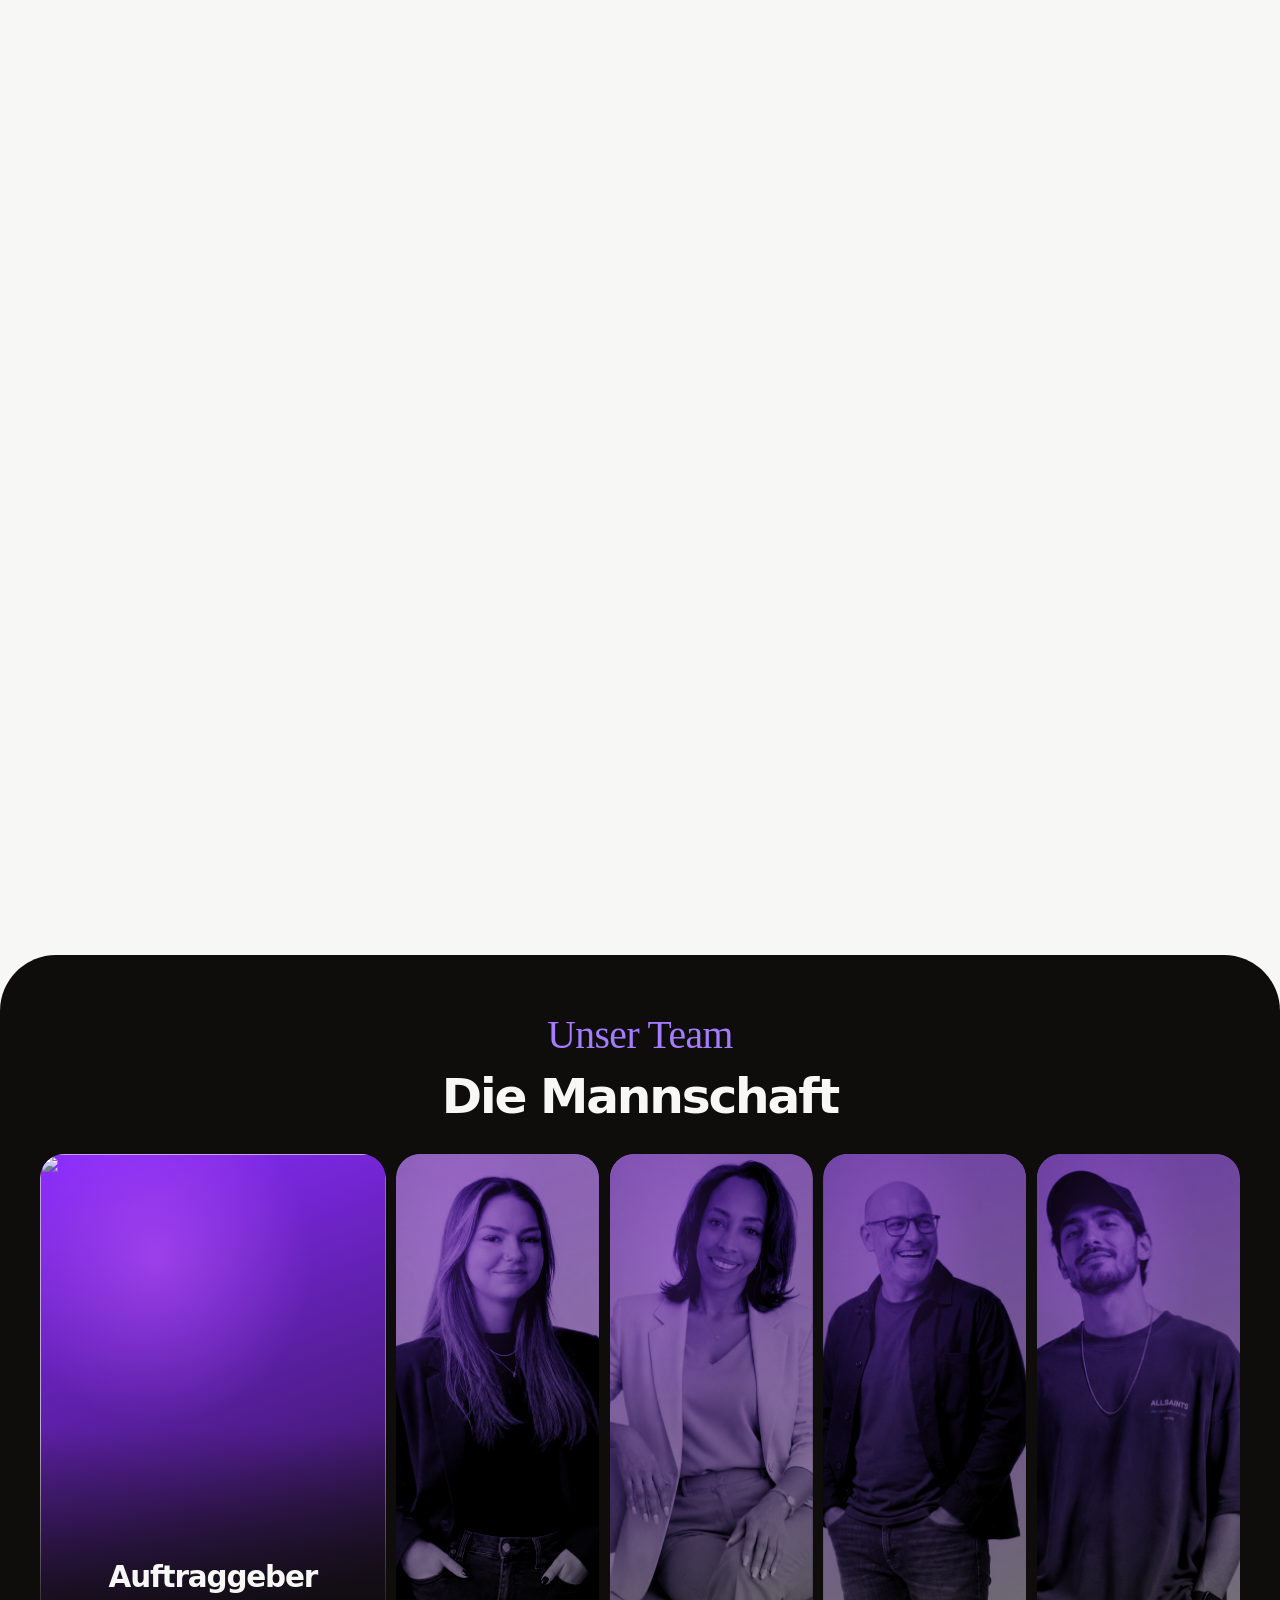
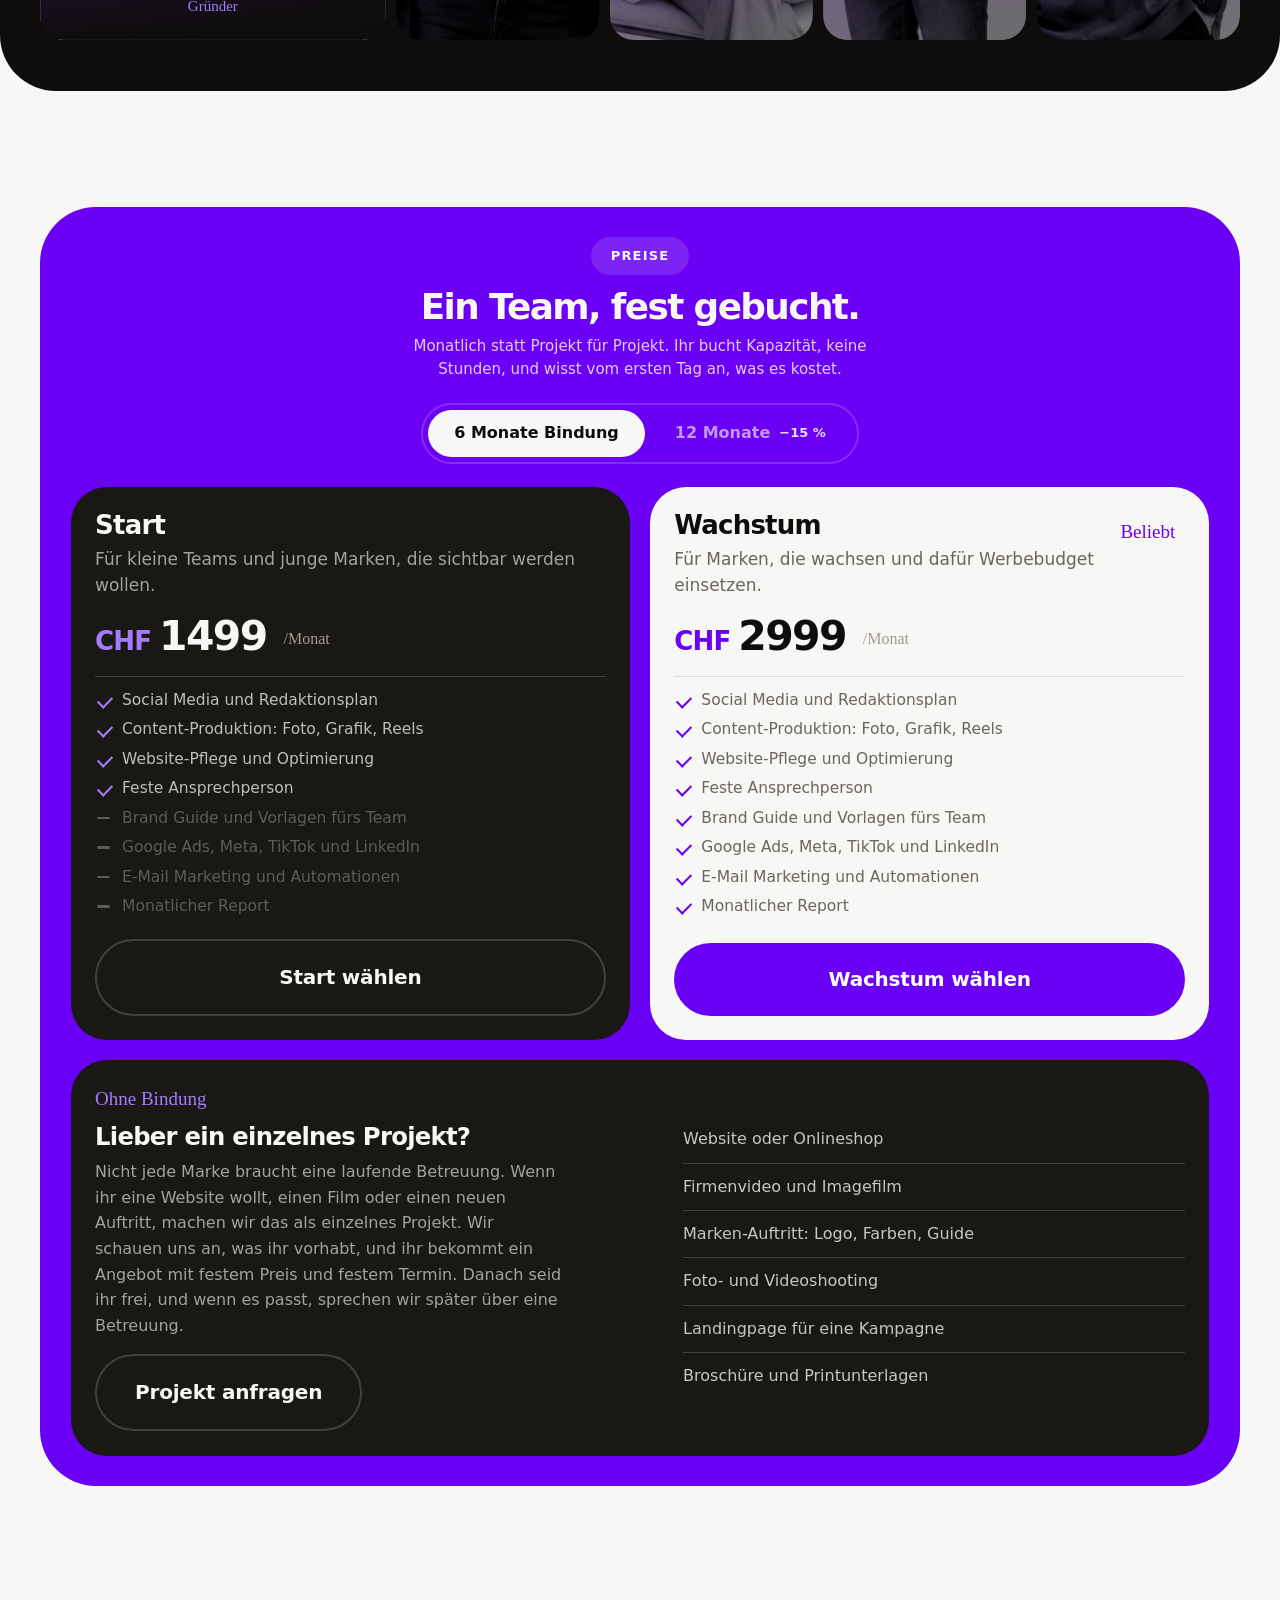
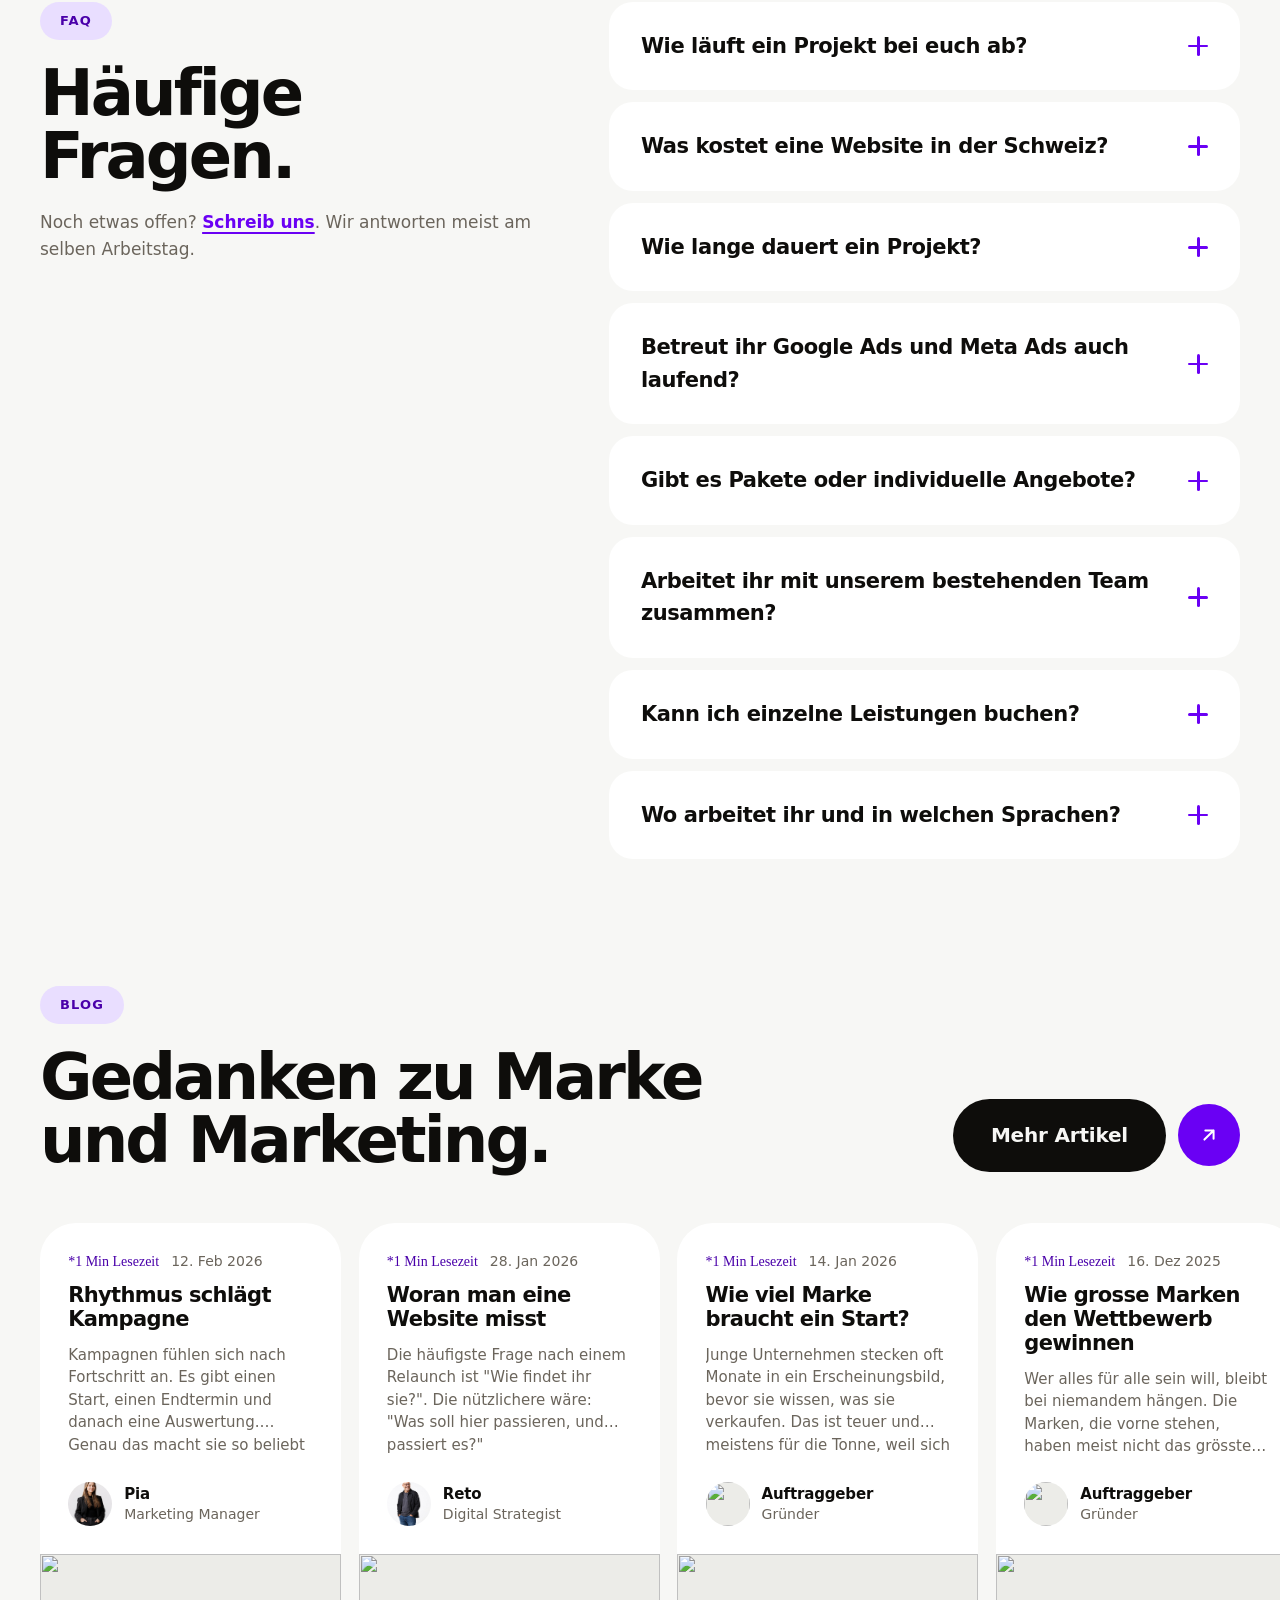
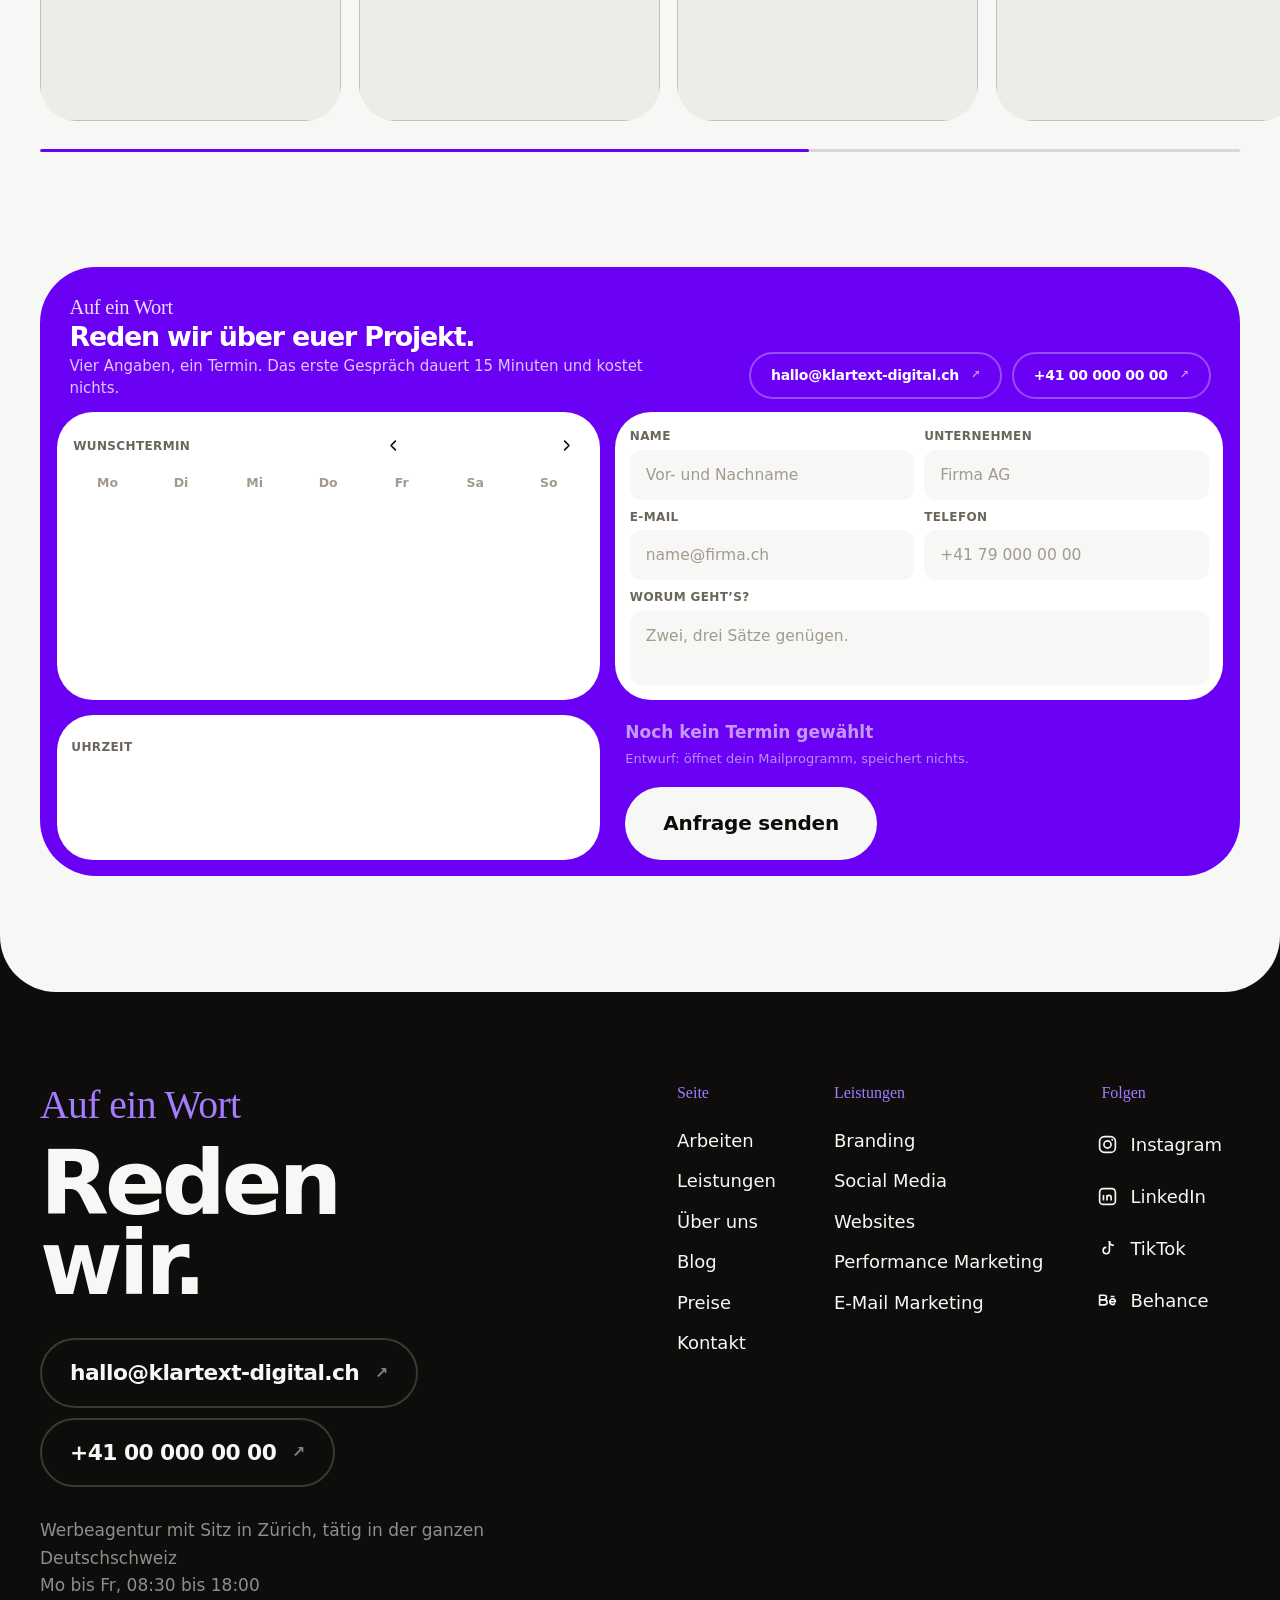
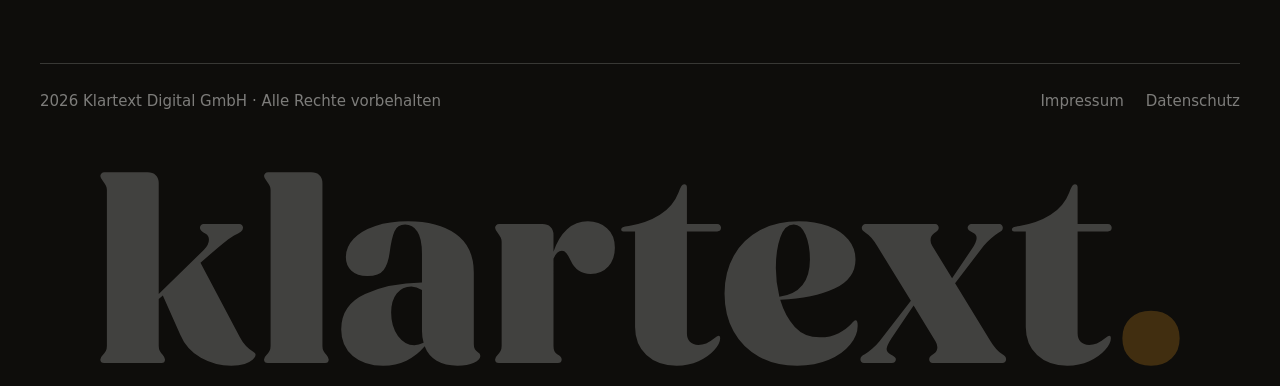
==== commit e68eeebd: "Finalen Logosatz uebernommen Der Ordner klartext_logos_final enthaelt eine ueberarbeitete Fassung. N" ====
--- a/index.html
+++ b/index.html
@@ -43,7 +43,7 @@
 
 <div class="lader" id="lader" aria-hidden="true">
   <div class="lader__mitte">
-    <div class="lader__marke"><img src="marke/wortmarke-negativ.svg" alt="KLARTEXT" width="7877" height="1714"></div>
+    <div class="lader__marke"><img src="marke/wortmarke-negativ.svg" alt="KLARTEXT" width="4105" height="859"></div>
     <div class="lader__reihe">
       <span class="lader__zahl lader__zahl--geist" aria-hidden="true">0%</span>
       <div class="lader__balken"><span class="lader__fuell"></span></div>
@@ -59,7 +59,7 @@
 <!-- ══ Navigation: schwebende Pille ══ -->
 <header class="nav">
   <div class="nav__pille">
-    <a class="nav__mark" href="index.html" aria-label="KLARTEXT — zur Startseite"><img src="marke/wortmarke.svg" alt="KLARTEXT" width="7877" height="1714"></a>
+    <a class="nav__mark" href="index.html" aria-label="KLARTEXT — zur Startseite"><img src="marke/wortmarke.svg" alt="KLARTEXT" width="4105" height="859"></a>
     <nav class="nav__wege" aria-label="Hauptnavigation">
       <a class="mlink" href="arbeiten/index.html"><span class="mlink__bg" aria-hidden="true"></span><span class="mlink__t">Arbeiten</span><span class="mlink__t mlink__t--neu" aria-hidden="true">Arbeiten</span></a>
       <span class="ndd">
@@ -874,7 +874,7 @@
   </div>
 
   <!-- Riesige Wortmarke als Grafik, unten angeschnitten -->
-  <div class="fuss__wortmarke" aria-hidden="true"><img src="marke/wortmarke-negativ.svg" alt="" width="7877" height="1714"></div>
+  <div class="fuss__wortmarke" aria-hidden="true"><img src="marke/wortmarke-negativ.svg" alt="" width="4105" height="859"></div>
 </footer>
 
 <div class="demo">Entwurf · Texte, Namen und Zahlen sind Platzhalter</div>
--- a/stil.css
+++ b/stil.css
@@ -275,8 +275,13 @@
 /* Die Wortmarke ist jetzt eine Datei, keine gesetzte Schrift mehr.
    Hoehe statt Schriftgrad steuern — das Seitenverhaeltnis steckt im
    SVG und bleibt dabei unangetastet. */
-.nav__mark{display:inline-flex;align-items:center;line-height:0}
-.nav__mark img{height:26px;width:auto;display:block}
+.nav__mark{display:inline-flex;align-items:center;line-height:0;
+  flex:0 0 auto}   /* nie stauchen: ein verzerrtes Logo faellt auf */
+/* 36: 26 war zu klein, 44 zu gross. Die Pille ist innen 56 hoch,
+   die Hoehe gibt der Knopf vor — Platz waere fuer mehr, aber
+   die Marke soll die Navigation nicht dominieren. */
+.nav__mark img{height:clamp(26px,2.8vw,36px);width:auto;
+  flex:0 0 auto;display:block}
 .nav__wege{display:flex;gap:6px;font-size:17px;font-weight:500}
 
 /* ── Menü-Hover: Pille poppt auf, Wort kippt durch ──────────────
